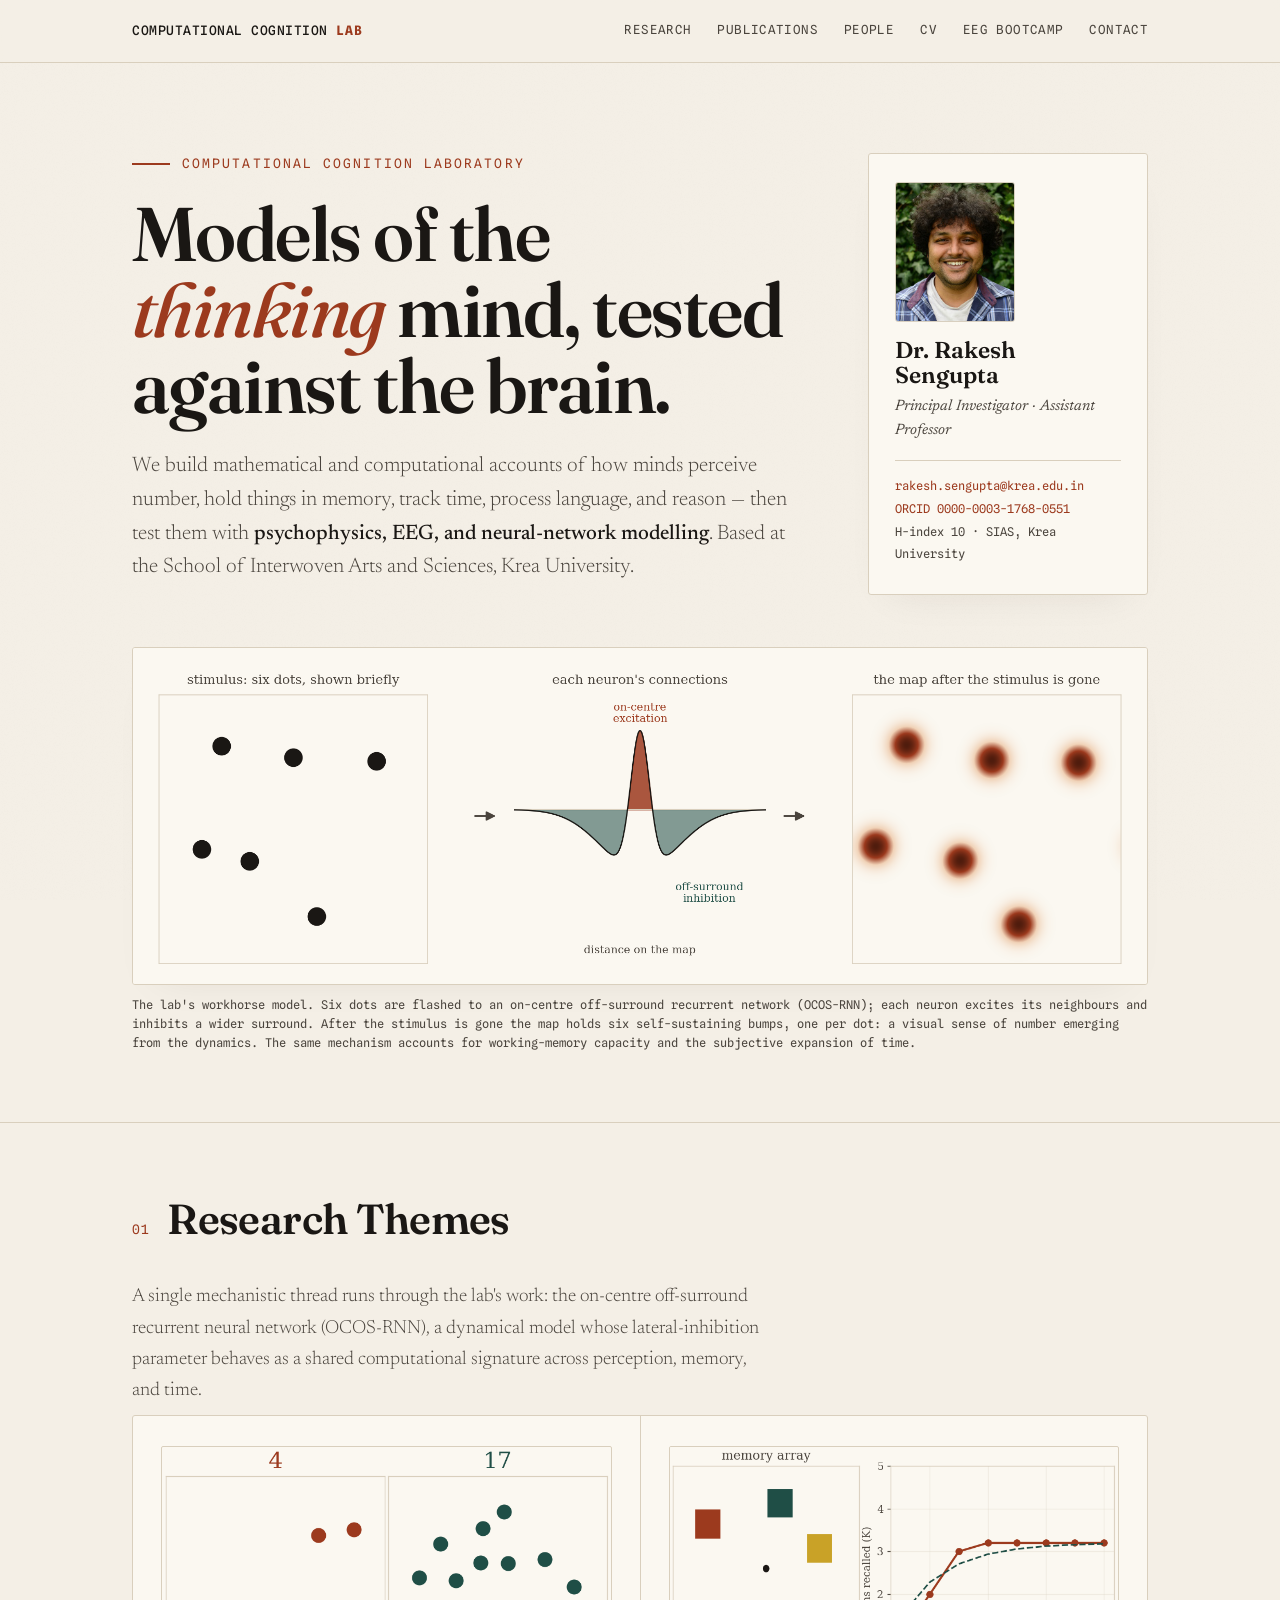
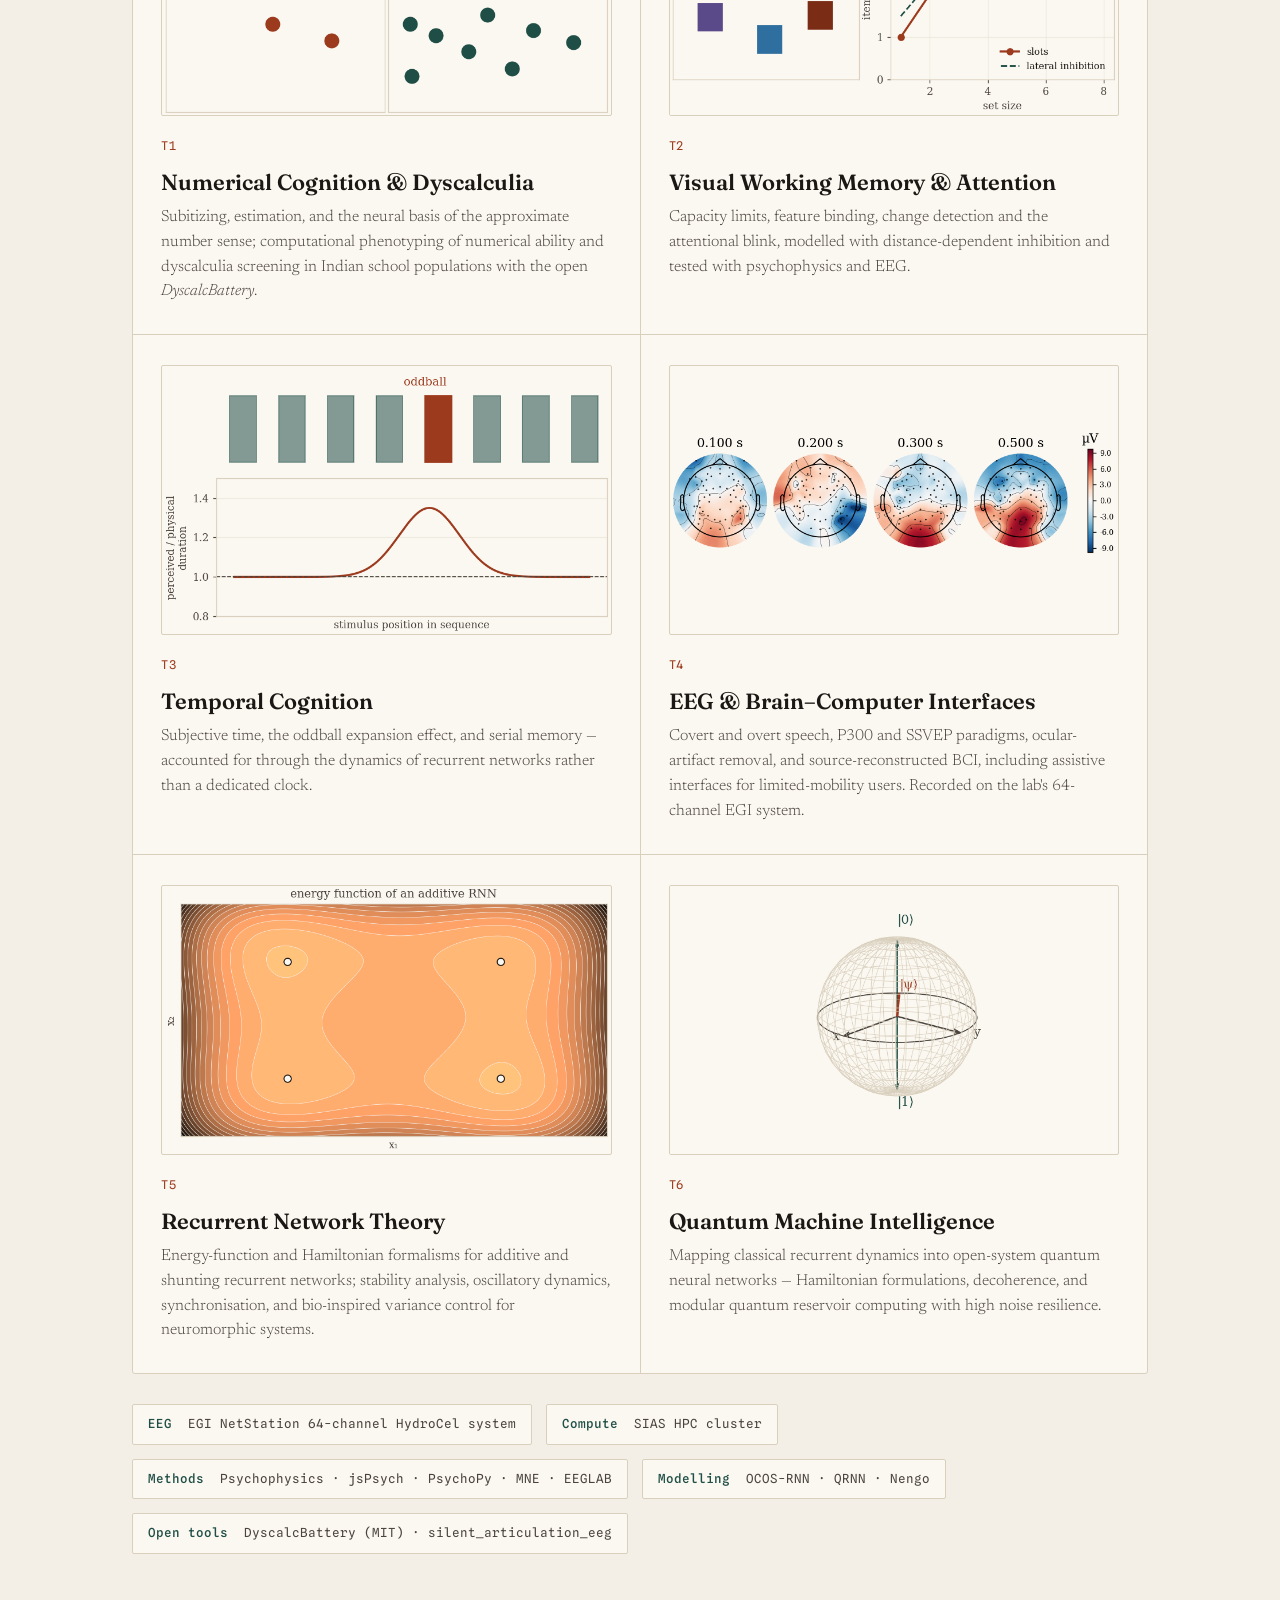
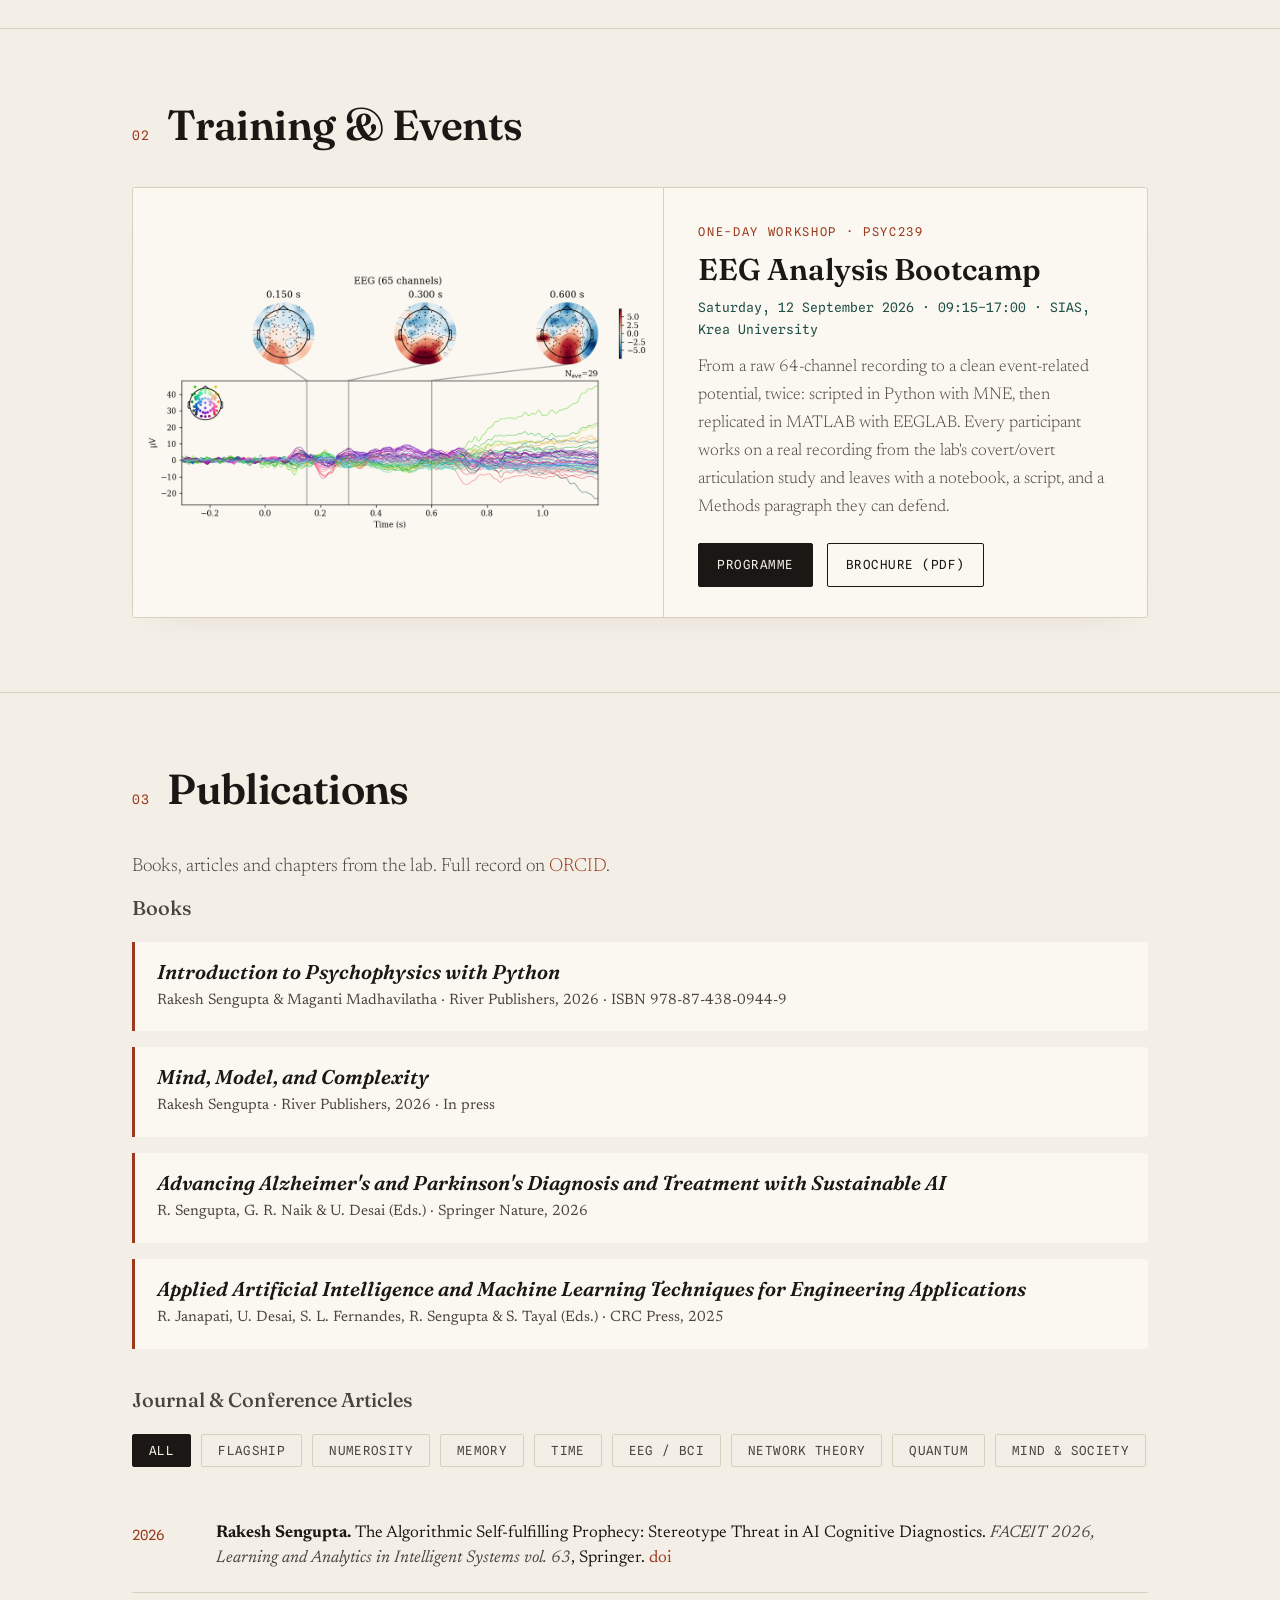
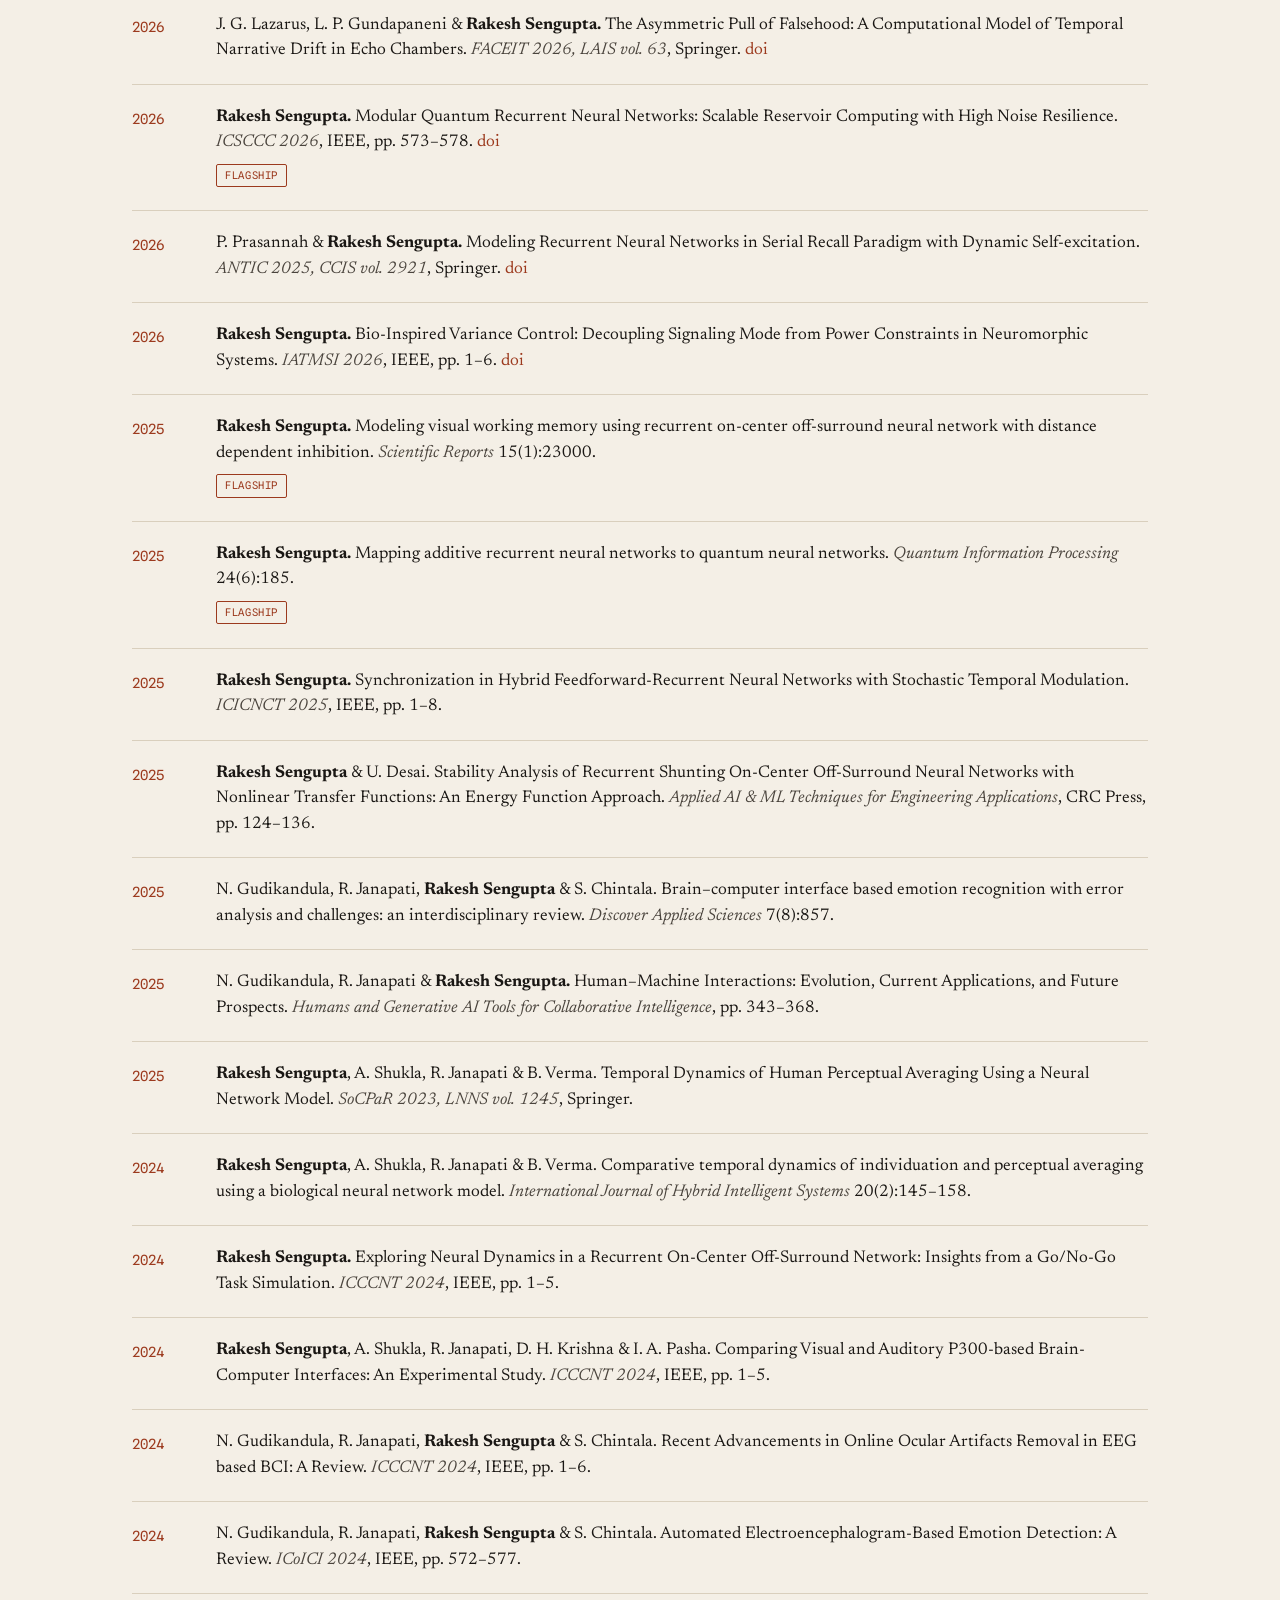
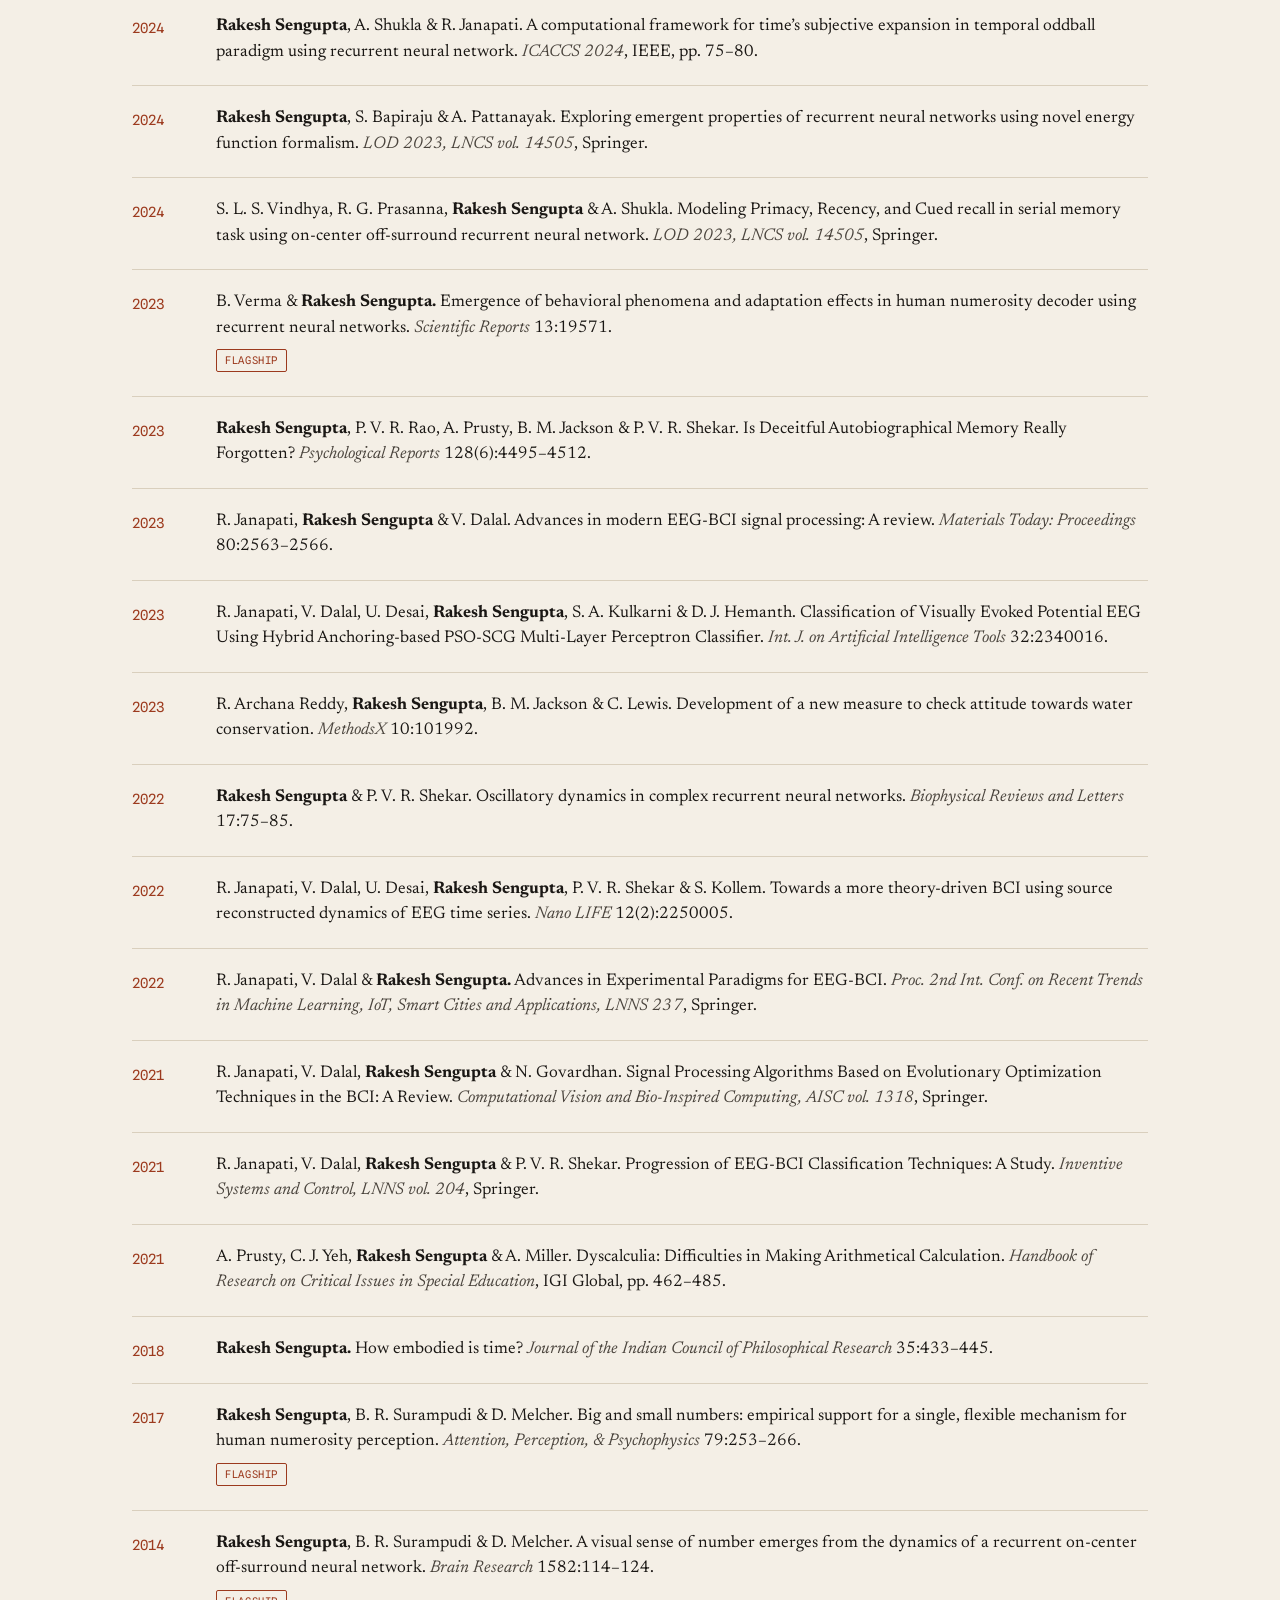
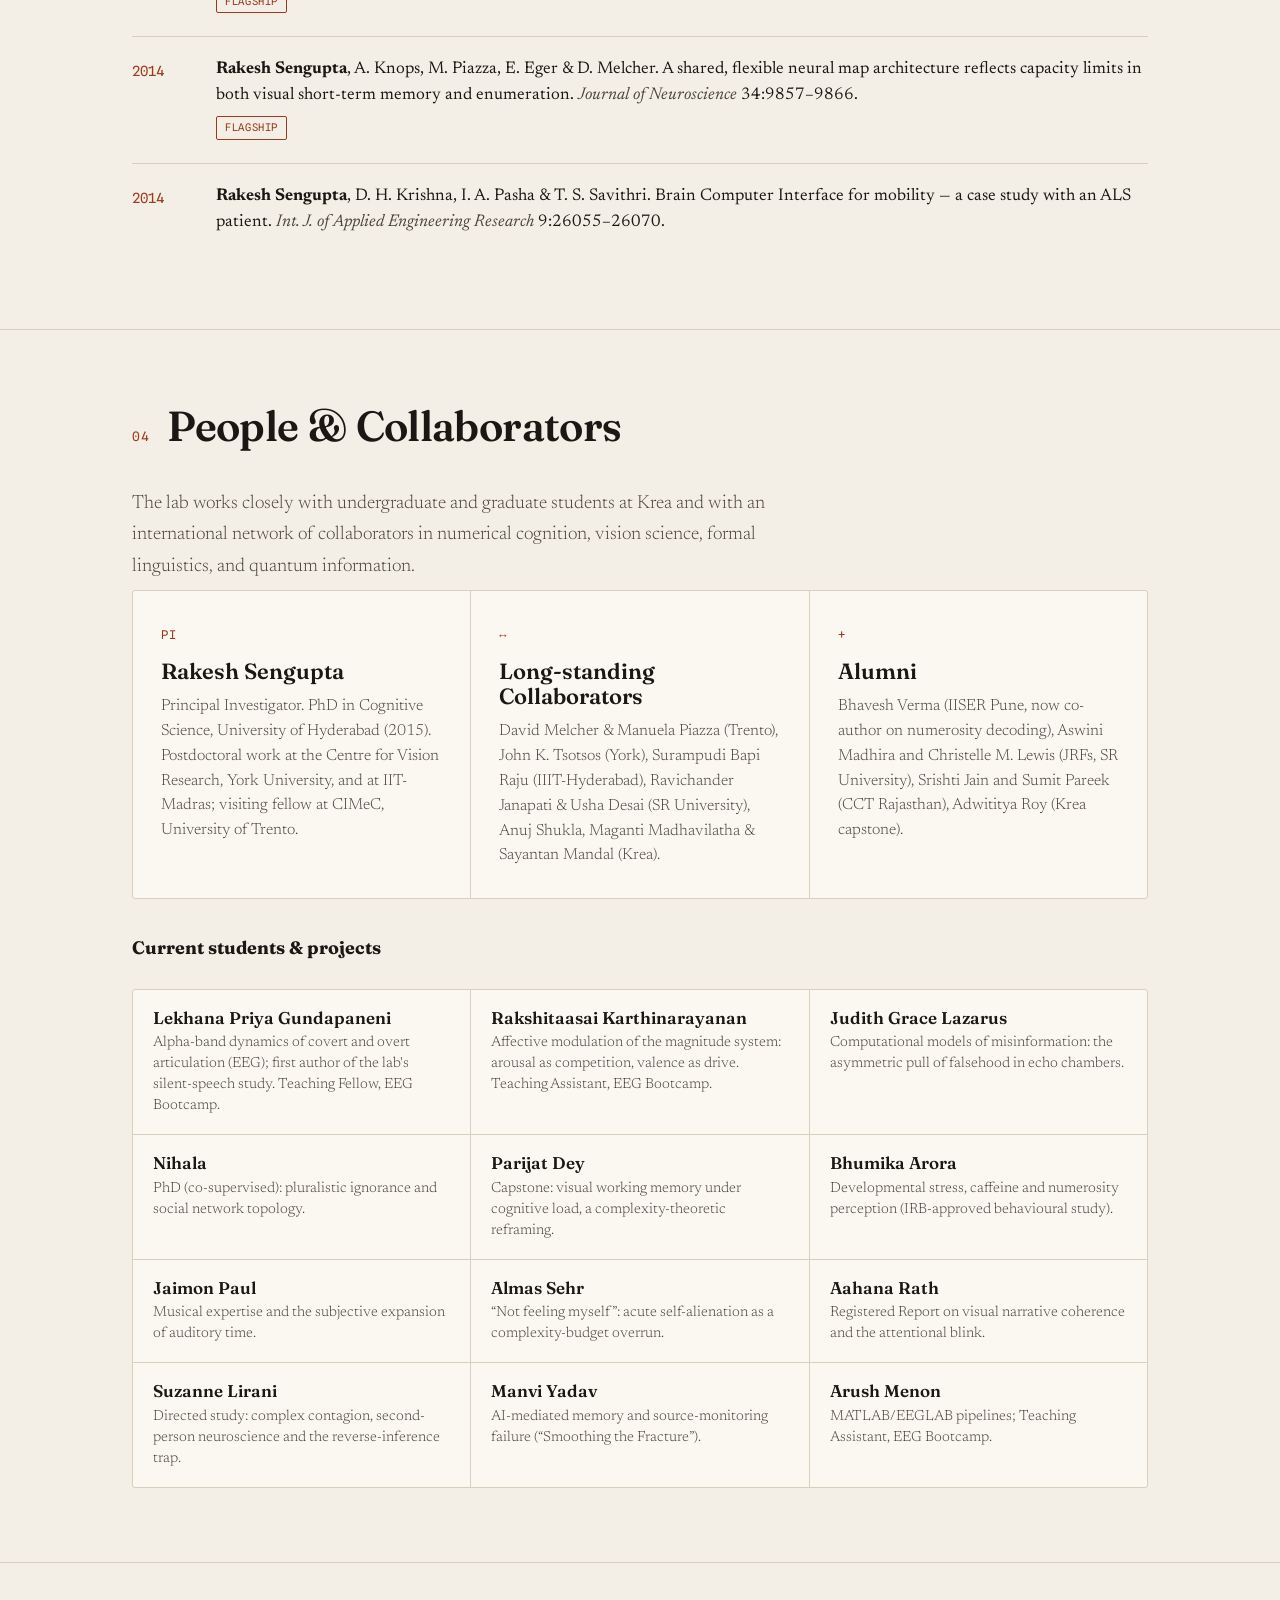
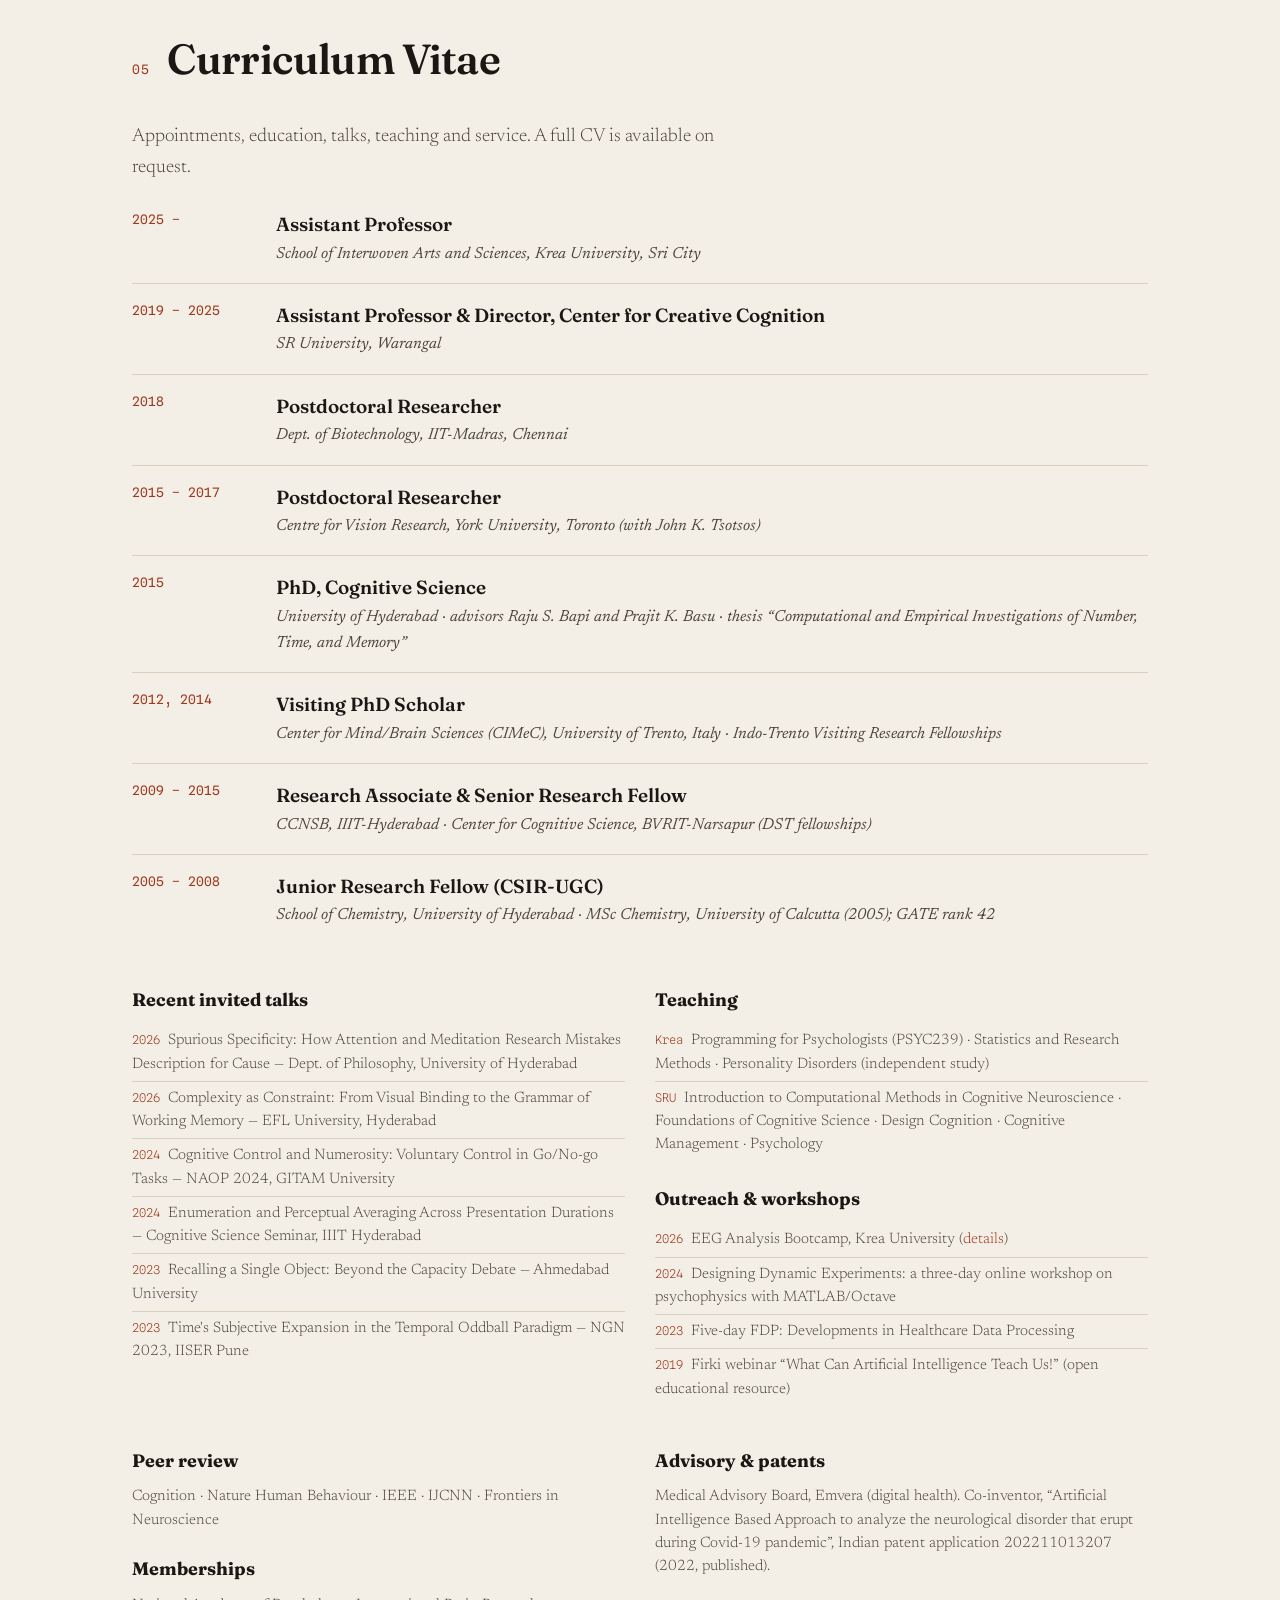
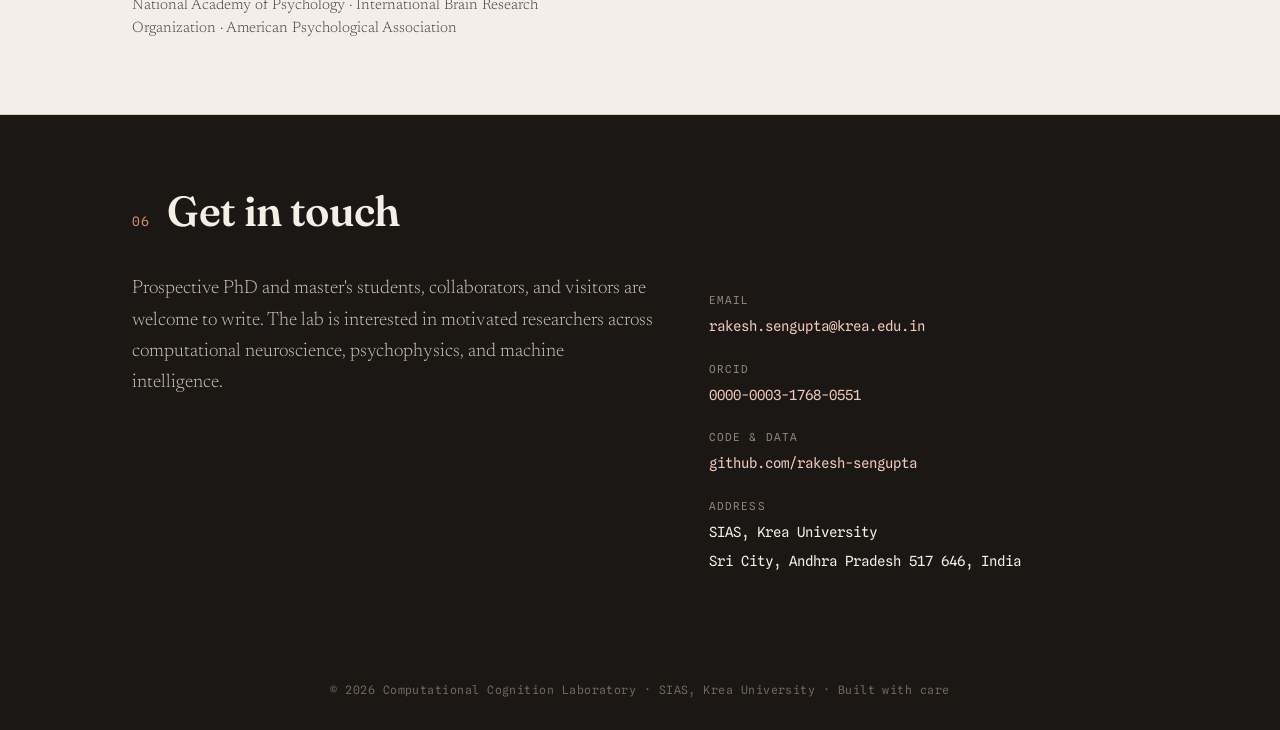
==== index.html @ 55052cd5 "Add files via upload" ====
<!DOCTYPE html>
<html lang="en">
<head>
<meta charset="UTF-8" />
<meta name="viewport" content="width=device-width, initial-scale=1.0" />
<title>Computational Cognition Laboratory · Rakesh Sengupta · Krea University</title>
<meta name="description" content="The Computational Cognition Laboratory at SIAS, Krea University, led by Dr. Rakesh Sengupta. Research in numerical cognition, visual working memory, recurrent neural network modelling, EEG/BCI, and quantum machine intelligence." />
<link rel="preconnect" href="https://fonts.googleapis.com">
<link rel="preconnect" href="https://fonts.gstatic.com" crossorigin>
<link href="https://fonts.googleapis.com/css2?family=Fraunces:opsz,wght@9..144,400;9..144,500;9..144,600;9..144,700&family=Newsreader:opsz,wght@6..72,300;6..72,400;6..72,500;6..72,600&family=Spline+Sans+Mono:wght@400;500&display=swap" rel="stylesheet">
<link rel="stylesheet" href="site.css">
</head>
<body>

<!-- ============ NAV ============ -->
<nav>
  <div class="wrap">
    <a class="brand" href="index.html">Computational&nbsp;Cognition&nbsp;<b>Lab</b></a>
    <button class="nav-toggle" id="navToggle" aria-label="menu"><span></span><span></span><span></span></button>
    <ul id="navMenu">
      <li><a href="#research">Research</a></li>
      <li><a href="#publications">Publications</a></li>
      <li><a href="#people">People</a></li>
      <li><a href="#cv">CV</a></li>
      <li><a href="bootcamp.html">EEG Bootcamp</a></li>
      <li><a href="#contact">Contact</a></li>
    </ul>
  </div>
</nav>

<!-- ============ HERO ============ -->
<header class="hero">
  <div class="wrap">
    <div class="hero-grid">
      <div>
        <div class="eyebrow">Computational Cognition Laboratory</div>
        <h1 class="lab">Models of the <em>thinking</em> mind, tested against the brain.</h1>
        <p class="lede">We build mathematical and computational accounts of how minds perceive number, hold things in memory, track time, process language, and reason — then test them with <strong>psychophysics, EEG, and neural-network modelling</strong>. Based at the School of Interwoven Arts and Sciences, Krea University.</p>
      </div>
      <aside class="pi-card">
        <img class="portrait" src="assets/rakesh.jpg" alt="Dr. Rakesh Sengupta">
        <h3>Dr. Rakesh Sengupta</h3>
        <div class="role">Principal Investigator · Assistant Professor</div>
        <div class="meta">
          <a href="mailto:rakesh.sengupta@krea.edu.in">rakesh.sengupta@krea.edu.in</a>
          <a href="https://orcid.org/0000-0003-1768-0551" target="_blank" rel="noopener">ORCID 0000-0003-1768-0551</a>
          <span>H-index 10 · SIAS, Krea University</span>
        </div>
      </aside>
    </div>
    <figure class="hero-visual reveal">
      <img src="assets/ocos_dynamics.png" alt="A six-dot stimulus, the on-centre off-surround connection profile, and the network map holding six bumps after the stimulus is gone.">
      <figcaption>The lab's workhorse model. Six dots are flashed to an on-centre off-surround recurrent network (OCOS-RNN); each neuron excites its neighbours and inhibits a wider surround. After the stimulus is gone the map holds six self-sustaining bumps, one per dot: a visual sense of number emerging from the dynamics. The same mechanism accounts for working-memory capacity and the subjective expansion of time.</figcaption>
    </figure>
  </div>
</header>

<!-- ============ RESEARCH ============ -->
<section id="research">
  <div class="wrap">
    <div class="sec-head reveal">
      <span class="sec-num">01</span>
      <div><h2>Research Themes</h2></div>
    </div>
    <p class="sec-intro reveal">A single mechanistic thread runs through the lab's work: the on-centre off-surround recurrent neural network (OCOS-RNN), a dynamical model whose lateral-inhibition parameter behaves as a shared computational signature across perception, memory, and time.</p>

    <div class="themes reveal">
      <div class="theme">
        <img src="assets/theme_numerosity.png" alt="Two dot arrays: four dots and seventeen dots">
        <span class="tnum">T1</span>
        <h4>Numerical Cognition &amp; Dyscalculia</h4>
        <p>Subitizing, estimation, and the neural basis of the approximate number sense; computational phenotyping of numerical ability and dyscalculia screening in Indian school populations with the open <em>DyscalcBattery</em>.</p>
      </div>
      <div class="theme">
        <img src="assets/theme_vwm.png" alt="A memory array of coloured squares and a capacity curve">
        <span class="tnum">T2</span>
        <h4>Visual Working Memory &amp; Attention</h4>
        <p>Capacity limits, feature binding, change detection and the attentional blink, modelled with distance-dependent inhibition and tested with psychophysics and EEG.</p>
      </div>
      <div class="theme">
        <img src="assets/theme_time.png" alt="An oddball in a sequence and the resulting expansion of perceived duration">
        <span class="tnum">T3</span>
        <h4>Temporal Cognition</h4>
        <p>Subjective time, the oddball expansion effect, and serial memory — accounted for through the dynamics of recurrent networks rather than a dedicated clock.</p>
      </div>
      <div class="theme">
        <img src="assets/theme_eeg.png" alt="Scalp topographies of an event-related potential at four latencies">
        <span class="tnum">T4</span>
        <h4>EEG &amp; Brain–Computer Interfaces</h4>
        <p>Covert and overt speech, P300 and SSVEP paradigms, ocular-artifact removal, and source-reconstructed BCI, including assistive interfaces for limited-mobility users. Recorded on the lab's 64-channel EGI system.</p>
      </div>
      <div class="theme">
        <img src="assets/theme_theory.png" alt="Contour plot of an energy function with four attractors">
        <span class="tnum">T5</span>
        <h4>Recurrent Network Theory</h4>
        <p>Energy-function and Hamiltonian formalisms for additive and shunting recurrent networks; stability analysis, oscillatory dynamics, synchronisation, and bio-inspired variance control for neuromorphic systems.</p>
      </div>
      <div class="theme">
        <img src="assets/theme_quantum.png" alt="A Bloch sphere with a state vector">
        <span class="tnum">T6</span>
        <h4>Quantum Machine Intelligence</h4>
        <p>Mapping classical recurrent dynamics into open-system quantum neural networks — Hamiltonian formulations, decoherence, and modular quantum reservoir computing with high noise resilience.</p>
      </div>
    </div>

    <div class="infra">
      <span class="chip"><b>EEG</b> &nbsp;EGI NetStation 64-channel HydroCel system</span>
      <span class="chip"><b>Compute</b> &nbsp;SIAS HPC cluster</span>
      <span class="chip"><b>Methods</b> &nbsp;Psychophysics · jsPsych · PsychoPy · MNE · EEGLAB</span>
      <span class="chip"><b>Modelling</b> &nbsp;OCOS-RNN · QRNN · Nengo</span>
      <span class="chip"><b>Open tools</b> &nbsp;DyscalcBattery (MIT) · silent_articulation_eeg</span>
    </div>
  </div>
</section>

<!-- ============ EVENT ============ -->
<section id="events">
  <div class="wrap">
    <div class="sec-head reveal">
      <span class="sec-num">02</span>
      <div><h2>Training &amp; Events</h2></div>
    </div>
    <div class="feature reveal">
      <img src="assets/bc_erp.png" alt="Butterfly plot of an event-related potential with scalp maps at three latencies">
      <div class="fbody">
        <div class="fkick">One-day workshop · PSYC239</div>
        <h3>EEG Analysis Bootcamp</h3>
        <div class="fdate">Saturday, 12 September 2026 · 09:15–17:00 · SIAS, Krea University</div>
        <p>From a raw 64-channel recording to a clean event-related potential, twice: scripted in Python with MNE, then replicated in MATLAB with EEGLAB. Every participant works on a real recording from the lab's covert/overt articulation study and leaves with a notebook, a script, and a Methods paragraph they can defend.</p>
        <a class="btn" href="bootcamp.html">Programme</a>
        <a class="btn ghost" href="bootcamp/EEG_Bootcamp_Brochure_12Sep2026.pdf">Brochure (PDF)</a>
      </div>
    </div>
  </div>
</section>

<!-- ============ PUBLICATIONS ============ -->
<section id="publications">
  <div class="wrap">
    <div class="sec-head reveal">
      <span class="sec-num">03</span>
      <div><h2>Publications</h2></div>
    </div>
    <p class="sec-intro reveal">Books, articles and chapters from the lab. Full record on <a href="https://orcid.org/0000-0003-1768-0551" target="_blank" rel="noopener">ORCID</a>.</p>

    <h3 style="font-family:'Fraunces',serif;font-size:20px;margin:6px 0 18px;color:var(--ink-soft);font-weight:500;" class="reveal">Books</h3>
    <div class="booklist reveal">
      <div class="book">
        <div class="bt">Introduction to Psychophysics with Python</div>
        <div class="bd">Rakesh Sengupta &amp; Maganti Madhavilatha · River Publishers, 2026 · ISBN 978-87-438-0944-9</div>
      </div>
      <div class="book">
        <div class="bt">Mind, Model, and Complexity</div>
        <div class="bd">Rakesh Sengupta · River Publishers, 2026 · In press</div>
      </div>
      <div class="book">
        <div class="bt">Advancing Alzheimer's and Parkinson's Diagnosis and Treatment with Sustainable AI</div>
        <div class="bd">R. Sengupta, G. R. Naik &amp; U. Desai (Eds.) · Springer Nature, 2026</div>
      </div>
      <div class="book">
        <div class="bt">Applied Artificial Intelligence and Machine Learning Techniques for Engineering Applications</div>
        <div class="bd">R. Janapati, U. Desai, S. L. Fernandes, R. Sengupta &amp; S. Tayal (Eds.) · CRC Press, 2025</div>
      </div>
    </div>

    <h3 style="font-family:'Fraunces',serif;font-size:20px;margin:34px 0 18px;color:var(--ink-soft);font-weight:500;" class="reveal">Journal &amp; Conference Articles</h3>

    <div class="pub-filters reveal">
      <button class="active" data-filter="all">All</button>
      <button data-filter="flagship">Flagship</button>
      <button data-filter="numerosity">Numerosity</button>
      <button data-filter="vwm">Memory</button>
      <button data-filter="time">Time</button>
      <button data-filter="bci">EEG / BCI</button>
      <button data-filter="theory">Network Theory</button>
      <button data-filter="quantum">Quantum</button>
      <button data-filter="society">Mind &amp; Society</button>
    </div>

    <div id="pubList"></div>
  </div>
</section>

<!-- ============ PEOPLE ============ -->
<section id="people">
  <div class="wrap">
    <div class="sec-head reveal">
      <span class="sec-num">04</span>
      <div><h2>People &amp; Collaborators</h2></div>
    </div>
    <p class="sec-intro reveal">The lab works closely with undergraduate and graduate students at Krea and with an international network of collaborators in numerical cognition, vision science, formal linguistics, and quantum information.</p>
    <div class="themes reveal" style="grid-template-columns:repeat(3,1fr);">
      <div class="theme">
        <span class="tnum">PI</span>
        <h4>Rakesh Sengupta</h4>
        <p>Principal Investigator. PhD in Cognitive Science, University of Hyderabad (2015). Postdoctoral work at the Centre for Vision Research, York University, and at IIT-Madras; visiting fellow at CIMeC, University of Trento.</p>
      </div>
      <div class="theme">
        <span class="tnum">↔</span>
        <h4>Long-standing Collaborators</h4>
        <p>David Melcher &amp; Manuela Piazza (Trento), John K. Tsotsos (York), Surampudi Bapi Raju (IIIT-Hyderabad), Ravichander Janapati &amp; Usha Desai (SR University), Anuj Shukla, Maganti Madhavilatha &amp; Sayantan Mandal (Krea).</p>
      </div>
      <div class="theme">
        <span class="tnum">+</span>
        <h4>Alumni</h4>
        <p>Bhavesh Verma (IISER Pune, now co-author on numerosity decoding), Aswini Madhira and Christelle M. Lewis (JRFs, SR University), Srishti Jain and Sumit Pareek (CCT Rajasthan), Adwititya Roy (Krea capstone).</p>
      </div>
    </div>

    <h3 class="sub-h reveal" style="margin-top:34px;">Current students &amp; projects</h3>
    <div class="plist reveal">
      <div class="p"><b>Lekhana Priya Gundapaneni</b><span>Alpha-band dynamics of covert and overt articulation (EEG); first author of the lab's silent-speech study. Teaching Fellow, EEG Bootcamp.</span></div>
      <div class="p"><b>Rakshitaasai Karthinarayanan</b><span>Affective modulation of the magnitude system: arousal as competition, valence as drive. Teaching Assistant, EEG Bootcamp.</span></div>
      <div class="p"><b>Judith Grace Lazarus</b><span>Computational models of misinformation: the asymmetric pull of falsehood in echo chambers.</span></div>
      <div class="p"><b>Nihala</b><span>PhD (co-supervised): pluralistic ignorance and social network topology.</span></div>
      <div class="p"><b>Parijat Dey</b><span>Capstone: visual working memory under cognitive load, a complexity-theoretic reframing.</span></div>
      <div class="p"><b>Bhumika Arora</b><span>Developmental stress, caffeine and numerosity perception (IRB-approved behavioural study).</span></div>
      <div class="p"><b>Jaimon Paul</b><span>Musical expertise and the subjective expansion of auditory time.</span></div>
      <div class="p"><b>Almas Sehr</b><span>“Not feeling myself”: acute self-alienation as a complexity-budget overrun.</span></div>
      <div class="p"><b>Aahana Rath</b><span>Registered Report on visual narrative coherence and the attentional blink.</span></div>
      <div class="p"><b>Suzanne Lirani</b><span>Directed study: complex contagion, second-person neuroscience and the reverse-inference trap.</span></div>
      <div class="p"><b>Manvi Yadav</b><span>AI-mediated memory and source-monitoring failure (“Smoothing the Fracture”).</span></div>
      <div class="p"><b>Arush Menon</b><span>MATLAB/EEGLAB pipelines; Teaching Assistant, EEG Bootcamp.</span></div>
    </div>
  </div>
</section>

<!-- ============ CV / EXPERIENCE ============ -->
<section id="cv">
  <div class="wrap">
    <div class="sec-head reveal">
      <span class="sec-num">05</span>
      <div><h2>Curriculum Vitae</h2></div>
    </div>
    <p class="sec-intro reveal">Appointments, education, talks, teaching and service. A full CV is available on request.</p>
    <div class="timeline reveal">
      <div class="tl-item"><span class="tl-yr">2025 –</span><div><div class="tl-role">Assistant Professor</div><div class="tl-inst">School of Interwoven Arts and Sciences, Krea University, Sri City</div></div></div>
      <div class="tl-item"><span class="tl-yr">2019 – 2025</span><div><div class="tl-role">Assistant Professor &amp; Director, Center for Creative Cognition</div><div class="tl-inst">SR University, Warangal</div></div></div>
      <div class="tl-item"><span class="tl-yr">2018</span><div><div class="tl-role">Postdoctoral Researcher</div><div class="tl-inst">Dept. of Biotechnology, IIT-Madras, Chennai</div></div></div>
      <div class="tl-item"><span class="tl-yr">2015 – 2017</span><div><div class="tl-role">Postdoctoral Researcher</div><div class="tl-inst">Centre for Vision Research, York University, Toronto (with John K. Tsotsos)</div></div></div>
      <div class="tl-item"><span class="tl-yr">2015</span><div><div class="tl-role">PhD, Cognitive Science</div><div class="tl-inst">University of Hyderabad · advisors Raju S. Bapi and Prajit K. Basu · thesis “Computational and Empirical Investigations of Number, Time, and Memory”</div></div></div>
      <div class="tl-item"><span class="tl-yr">2012, 2014</span><div><div class="tl-role">Visiting PhD Scholar</div><div class="tl-inst">Center for Mind/Brain Sciences (CIMeC), University of Trento, Italy · Indo-Trento Visiting Research Fellowships</div></div></div>
      <div class="tl-item"><span class="tl-yr">2009 – 2015</span><div><div class="tl-role">Research Associate &amp; Senior Research Fellow</div><div class="tl-inst">CCNSB, IIIT-Hyderabad · Center for Cognitive Science, BVRIT-Narsapur (DST fellowships)</div></div></div>
      <div class="tl-item"><span class="tl-yr">2005 – 2008</span><div><div class="tl-role">Junior Research Fellow (CSIR-UGC)</div><div class="tl-inst">School of Chemistry, University of Hyderabad · MSc Chemistry, University of Calcutta (2005); GATE rank 42</div></div></div>
    </div>

    <div class="twocol reveal">
      <div>
        <h4>Recent invited talks</h4>
        <ul>
          <li><span class="yr">2026</span>Spurious Specificity: How Attention and Meditation Research Mistakes Description for Cause — Dept. of Philosophy, University of Hyderabad</li>
          <li><span class="yr">2026</span>Complexity as Constraint: From Visual Binding to the Grammar of Working Memory — EFL University, Hyderabad</li>
          <li><span class="yr">2024</span>Cognitive Control and Numerosity: Voluntary Control in Go/No-go Tasks — NAOP 2024, GITAM University</li>
          <li><span class="yr">2024</span>Enumeration and Perceptual Averaging Across Presentation Durations — Cognitive Science Seminar, IIIT Hyderabad</li>
          <li><span class="yr">2023</span>Recalling a Single Object: Beyond the Capacity Debate — Ahmedabad University</li>
          <li><span class="yr">2023</span>Time's Subjective Expansion in the Temporal Oddball Paradigm — NGN 2023, IISER Pune</li>
        </ul>
      </div>
      <div>
        <h4>Teaching</h4>
        <ul>
          <li><span class="yr">Krea</span>Programming for Psychologists (PSYC239) · Statistics and Research Methods · Personality Disorders (independent study)</li>
          <li><span class="yr">SRU</span>Introduction to Computational Methods in Cognitive Neuroscience · Foundations of Cognitive Science · Design Cognition · Cognitive Management · Psychology</li>
        </ul>
        <h4 style="margin-top:22px;">Outreach &amp; workshops</h4>
        <ul>
          <li><span class="yr">2026</span>EEG Analysis Bootcamp, Krea University (<a href="bootcamp.html">details</a>)</li>
          <li><span class="yr">2024</span>Designing Dynamic Experiments: a three-day online workshop on psychophysics with MATLAB/Octave</li>
          <li><span class="yr">2023</span>Five-day FDP: Developments in Healthcare Data Processing</li>
          <li><span class="yr">2019</span>Firki webinar “What Can Artificial Intelligence Teach Us!” (open educational resource)</li>
        </ul>
      </div>
    </div>

    <div class="twocol reveal">
      <div>
        <h4>Peer review</h4>
        <p>Cognition · Nature Human Behaviour · IEEE · IJCNN · Frontiers in Neuroscience</p>
        <h4 style="margin-top:22px;">Memberships</h4>
        <p>National Academy of Psychology · International Brain Research Organization · American Psychological Association</p>
      </div>
      <div>
        <h4>Advisory &amp; patents</h4>
        <p>Medical Advisory Board, Emvera (digital health). Co-inventor, “Artificial Intelligence Based Approach to analyze the neurological disorder that erupt during Covid-19 pandemic”, Indian patent application 202211013207 (2022, published).</p>
      </div>
    </div>
  </div>
</section>

<!-- ============ CONTACT ============ -->
<section id="contact">
  <div class="wrap">
    <div class="sec-head reveal">
      <span class="sec-num">06</span>
      <div><h2>Get in touch</h2></div>
    </div>
    <div class="contact-grid">
      <div class="reveal">
        <p>Prospective PhD and master's students, collaborators, and visitors are welcome to write. The lab is interested in motivated researchers across computational neuroscience, psychophysics, and machine intelligence.</p>
      </div>
      <div class="contact-block reveal">
        <span class="lbl">Email</span>
        <a href="mailto:rakesh.sengupta@krea.edu.in">rakesh.sengupta@krea.edu.in</a>
        <span class="lbl">ORCID</span>
        <a href="https://orcid.org/0000-0003-1768-0551" target="_blank" rel="noopener">0000-0003-1768-0551</a>
        <span class="lbl">Code &amp; data</span>
        <a href="https://github.com/rakesh-sengupta" target="_blank" rel="noopener">github.com/rakesh-sengupta</a>
        <span class="lbl">Address</span>
        SIAS, Krea University<br>Sri City, Andhra Pradesh 517 646, India
      </div>
    </div>
  </div>
</section>

<footer>
  © <span id="yr"></span> Computational Cognition Laboratory · SIAS, Krea University · Built with care
</footer>

<script>
  /* ---------- publication data (from CV, Sept 2026) ---------- */
  const pubs = [
    {y:"2026", cats:["society"], html:'<strong>Rakesh Sengupta.</strong> The Algorithmic Self-fulfilling Prophecy: Stereotype Threat in AI Cognitive Diagnostics. <span class="venue">FACEIT 2026, Learning and Analytics in Intelligent Systems vol. 63</span>, Springer. <a href="https://doi.org/10.1007/978-3-032-29501-9_21" target="_blank" rel="noopener">doi</a>'},
    {y:"2026", cats:["society","theory"], html:'J. G. Lazarus, L. P. Gundapaneni &amp; <strong>Rakesh Sengupta.</strong> The Asymmetric Pull of Falsehood: A Computational Model of Temporal Narrative Drift in Echo Chambers. <span class="venue">FACEIT 2026, LAIS vol. 63</span>, Springer. <a href="https://doi.org/10.1007/978-3-032-29501-9_20" target="_blank" rel="noopener">doi</a>'},
    {y:"2026", cats:["quantum","flagship"], html:'<strong>Rakesh Sengupta.</strong> Modular Quantum Recurrent Neural Networks: Scalable Reservoir Computing with High Noise Resilience. <span class="venue">ICSCCC 2026</span>, IEEE, pp. 573–578. <a href="https://doi.org/10.1109/ICSCCC69031.2026.11600184" target="_blank" rel="noopener">doi</a>', tag:"Flagship"},
    {y:"2026", cats:["vwm","theory"], html:'P. Prasannah &amp; <strong>Rakesh Sengupta.</strong> Modeling Recurrent Neural Networks in Serial Recall Paradigm with Dynamic Self-excitation. <span class="venue">ANTIC 2025, CCIS vol. 2921</span>, Springer. <a href="https://doi.org/10.1007/978-3-032-27117-4_16" target="_blank" rel="noopener">doi</a>'},
    {y:"2026", cats:["theory"], html:'<strong>Rakesh Sengupta.</strong> Bio-Inspired Variance Control: Decoupling Signaling Mode from Power Constraints in Neuromorphic Systems. <span class="venue">IATMSI 2026</span>, IEEE, pp. 1–6. <a href="https://doi.org/10.1109/IATMSI68868.2026.11465241" target="_blank" rel="noopener">doi</a>'},
    {y:"2025", cats:["vwm","flagship"], html:'<strong>Rakesh Sengupta.</strong> Modeling visual working memory using recurrent on-center off-surround neural network with distance dependent inhibition. <span class="venue">Scientific Reports</span> 15(1):23000.', tag:"Flagship"},
    {y:"2025", cats:["quantum","flagship"], html:'<strong>Rakesh Sengupta.</strong> Mapping additive recurrent neural networks to quantum neural networks. <span class="venue">Quantum Information Processing</span> 24(6):185.', tag:"Flagship"},
    {y:"2025", cats:["theory"], html:'<strong>Rakesh Sengupta.</strong> Synchronization in Hybrid Feedforward-Recurrent Neural Networks with Stochastic Temporal Modulation. <span class="venue">ICICNCT 2025</span>, IEEE, pp. 1–8.'},
    {y:"2025", cats:["theory"], html:'<strong>Rakesh Sengupta</strong> &amp; U. Desai. Stability Analysis of Recurrent Shunting On-Center Off-Surround Neural Networks with Nonlinear Transfer Functions: An Energy Function Approach. <span class="venue">Applied AI &amp; ML Techniques for Engineering Applications</span>, CRC Press, pp. 124–136.'},
    {y:"2025", cats:["bci"], html:'N. Gudikandula, R. Janapati, <strong>Rakesh Sengupta</strong> &amp; S. Chintala. Brain–computer interface based emotion recognition with error analysis and challenges: an interdisciplinary review. <span class="venue">Discover Applied Sciences</span> 7(8):857.'},
    {y:"2025", cats:["bci","society"], html:'N. Gudikandula, R. Janapati &amp; <strong>Rakesh Sengupta.</strong> Human–Machine Interactions: Evolution, Current Applications, and Future Prospects. <span class="venue">Humans and Generative AI Tools for Collaborative Intelligence</span>, pp. 343–368.'},
    {y:"2025", cats:["time","numerosity"], html:'<strong>Rakesh Sengupta</strong>, A. Shukla, R. Janapati &amp; B. Verma. Temporal Dynamics of Human Perceptual Averaging Using a Neural Network Model. <span class="venue">SoCPaR 2023, LNNS vol. 1245</span>, Springer.'},
    {y:"2024", cats:["time","numerosity"], html:'<strong>Rakesh Sengupta</strong>, A. Shukla, R. Janapati &amp; B. Verma. Comparative temporal dynamics of individuation and perceptual averaging using a biological neural network model. <span class="venue">International Journal of Hybrid Intelligent Systems</span> 20(2):145–158.'},
    {y:"2024", cats:["numerosity","theory"], html:'<strong>Rakesh Sengupta.</strong> Exploring Neural Dynamics in a Recurrent On-Center Off-Surround Network: Insights from a Go/No-Go Task Simulation. <span class="venue">ICCCNT 2024</span>, IEEE, pp. 1–5.'},
    {y:"2024", cats:["bci"], html:'<strong>Rakesh Sengupta</strong>, A. Shukla, R. Janapati, D. H. Krishna &amp; I. A. Pasha. Comparing Visual and Auditory P300-based Brain-Computer Interfaces: An Experimental Study. <span class="venue">ICCCNT 2024</span>, IEEE, pp. 1–5.'},
    {y:"2024", cats:["bci"], html:'N. Gudikandula, R. Janapati, <strong>Rakesh Sengupta</strong> &amp; S. Chintala. Recent Advancements in Online Ocular Artifacts Removal in EEG based BCI: A Review. <span class="venue">ICCCNT 2024</span>, IEEE, pp. 1–6.'},
    {y:"2024", cats:["bci"], html:'N. Gudikandula, R. Janapati, <strong>Rakesh Sengupta</strong> &amp; S. Chintala. Automated Electroencephalogram-Based Emotion Detection: A Review. <span class="venue">ICoICI 2024</span>, IEEE, pp. 572–577.'},
    {y:"2024", cats:["time"], html:'<strong>Rakesh Sengupta</strong>, A. Shukla &amp; R. Janapati. A computational framework for time’s subjective expansion in temporal oddball paradigm using recurrent neural network. <span class="venue">ICACCS 2024</span>, IEEE, pp. 75–80.'},
    {y:"2024", cats:["theory"], html:'<strong>Rakesh Sengupta</strong>, S. Bapiraju &amp; A. Pattanayak. Exploring emergent properties of recurrent neural networks using novel energy function formalism. <span class="venue">LOD 2023, LNCS vol. 14505</span>, Springer.'},
    {y:"2024", cats:["vwm","theory"], html:'S. L. S. Vindhya, R. G. Prasanna, <strong>Rakesh Sengupta</strong> &amp; A. Shukla. Modeling Primacy, Recency, and Cued recall in serial memory task using on-center off-surround recurrent neural network. <span class="venue">LOD 2023, LNCS vol. 14505</span>, Springer.'},
    {y:"2023", cats:["numerosity","flagship"], html:'B. Verma &amp; <strong>Rakesh Sengupta.</strong> Emergence of behavioral phenomena and adaptation effects in human numerosity decoder using recurrent neural networks. <span class="venue">Scientific Reports</span> 13:19571.', tag:"Flagship"},
    {y:"2023", cats:["vwm","society"], html:'<strong>Rakesh Sengupta</strong>, P. V. R. Rao, A. Prusty, B. M. Jackson &amp; P. V. R. Shekar. Is Deceitful Autobiographical Memory Really Forgotten? <span class="venue">Psychological Reports</span> 128(6):4495–4512.'},
    {y:"2023", cats:["bci"], html:'R. Janapati, <strong>Rakesh Sengupta</strong> &amp; V. Dalal. Advances in modern EEG-BCI signal processing: A review. <span class="venue">Materials Today: Proceedings</span> 80:2563–2566.'},
    {y:"2023", cats:["bci"], html:'R. Janapati, V. Dalal, U. Desai, <strong>Rakesh Sengupta</strong>, S. A. Kulkarni &amp; D. J. Hemanth. Classification of Visually Evoked Potential EEG Using Hybrid Anchoring-based PSO-SCG Multi-Layer Perceptron Classifier. <span class="venue">Int. J. on Artificial Intelligence Tools</span> 32:2340016.'},
    {y:"2023", cats:["society"], html:'R. Archana Reddy, <strong>Rakesh Sengupta</strong>, B. M. Jackson &amp; C. Lewis. Development of a new measure to check attitude towards water conservation. <span class="venue">MethodsX</span> 10:101992.'},
    {y:"2022", cats:["theory"], html:'<strong>Rakesh Sengupta</strong> &amp; P. V. R. Shekar. Oscillatory dynamics in complex recurrent neural networks. <span class="venue">Biophysical Reviews and Letters</span> 17:75–85.'},
    {y:"2022", cats:["bci"], html:'R. Janapati, V. Dalal, U. Desai, <strong>Rakesh Sengupta</strong>, P. V. R. Shekar &amp; S. Kollem. Towards a more theory-driven BCI using source reconstructed dynamics of EEG time series. <span class="venue">Nano LIFE</span> 12(2):2250005.'},
    {y:"2022", cats:["bci"], html:'R. Janapati, V. Dalal &amp; <strong>Rakesh Sengupta.</strong> Advances in Experimental Paradigms for EEG-BCI. <span class="venue">Proc. 2nd Int. Conf. on Recent Trends in Machine Learning, IoT, Smart Cities and Applications, LNNS 237</span>, Springer.'},
    {y:"2021", cats:["bci"], html:'R. Janapati, V. Dalal, <strong>Rakesh Sengupta</strong> &amp; N. Govardhan. Signal Processing Algorithms Based on Evolutionary Optimization Techniques in the BCI: A Review. <span class="venue">Computational Vision and Bio-Inspired Computing, AISC vol. 1318</span>, Springer.'},
    {y:"2021", cats:["bci"], html:'R. Janapati, V. Dalal, <strong>Rakesh Sengupta</strong> &amp; P. V. R. Shekar. Progression of EEG-BCI Classification Techniques: A Study. <span class="venue">Inventive Systems and Control, LNNS vol. 204</span>, Springer.'},
    {y:"2021", cats:["numerosity"], html:'A. Prusty, C. J. Yeh, <strong>Rakesh Sengupta</strong> &amp; A. Miller. Dyscalculia: Difficulties in Making Arithmetical Calculation. <span class="venue">Handbook of Research on Critical Issues in Special Education</span>, IGI Global, pp. 462–485.'},
    {y:"2018", cats:["time","society"], html:'<strong>Rakesh Sengupta.</strong> How embodied is time? <span class="venue">Journal of the Indian Council of Philosophical Research</span> 35:433–445.'},
    {y:"2017", cats:["numerosity","flagship"], html:'<strong>Rakesh Sengupta</strong>, B. R. Surampudi &amp; D. Melcher. Big and small numbers: empirical support for a single, flexible mechanism for human numerosity perception. <span class="venue">Attention, Perception, &amp; Psychophysics</span> 79:253–266.', tag:"Flagship"},
    {y:"2014", cats:["numerosity","theory","flagship"], html:'<strong>Rakesh Sengupta</strong>, B. R. Surampudi &amp; D. Melcher. A visual sense of number emerges from the dynamics of a recurrent on-center off-surround neural network. <span class="venue">Brain Research</span> 1582:114–124.', tag:"Flagship"},
    {y:"2014", cats:["vwm","numerosity","flagship"], html:'<strong>Rakesh Sengupta</strong>, A. Knops, M. Piazza, E. Eger &amp; D. Melcher. A shared, flexible neural map architecture reflects capacity limits in both visual short-term memory and enumeration. <span class="venue">Journal of Neuroscience</span> 34:9857–9866.', tag:"Flagship"},
    {y:"2014", cats:["bci"], html:'<strong>Rakesh Sengupta</strong>, D. H. Krishna, I. A. Pasha &amp; T. S. Savithri. Brain Computer Interface for mobility — a case study with an ALS patient. <span class="venue">Int. J. of Applied Engineering Research</span> 9:26055–26070.'}
  ];

  const list = document.getElementById('pubList');
  function render(filter){
    list.innerHTML = "";
    pubs.filter(p => filter==="all" || p.cats.includes(filter)).forEach(p=>{
      const tagHtml = p.tag ? `<span class="tag ${p.cats.includes('flagship')?'flagship':''}">${p.tag}</span>` : "";
      list.insertAdjacentHTML('beforeend',
        `<div class="pub"><div class="yr">${p.y}</div><div class="body"><p>${p.html}</p>${tagHtml}</div></div>`);
    });
  }
  render("all");
  document.querySelectorAll('.pub-filters button').forEach(b=>{
    b.addEventListener('click',()=>{
      document.querySelectorAll('.pub-filters button').forEach(x=>x.classList.remove('active'));
      b.classList.add('active');
      render(b.dataset.filter);
    });
  });
  const tog = document.getElementById('navToggle');
  const menu = document.getElementById('navMenu');
  tog.addEventListener('click',()=>menu.classList.toggle('open'));
  menu.querySelectorAll('a').forEach(a=>a.addEventListener('click',()=>menu.classList.remove('open')));
  const io = new IntersectionObserver((entries)=>{
    entries.forEach(e=>{ if(e.isIntersecting){ e.target.classList.add('in'); io.unobserve(e.target);} });
  },{threshold:.12});
  document.querySelectorAll('.reveal').forEach(el=>io.observe(el));
  document.getElementById('yr').textContent = new Date().getFullYear();
</script>
</body>
</html>
---- site.css ----
:root{
    --ink:#1a1714;
    --ink-soft:#4a443d;
    --paper:#f4efe6;
    --paper-deep:#ece4d6;
    --card:#fbf8f1;
    --rule:#d9cfbd;
    --accent:#9c3a1e;       /* terracotta / oxide red */
    --accent-deep:#7a2c14;
    --teal:#1f4e46;         /* secondary accent */
    --shadow:rgba(40,30,18,.10);
    --maxw:1080px;
  }

  *{box-sizing:border-box;margin:0;padding:0;}
  html{scroll-behavior:smooth;}
  body{
    background:var(--paper);
    color:var(--ink);
    font-family:'Newsreader',Georgia,serif;
    font-size:18px;
    line-height:1.65;
    font-weight:400;
    -webkit-font-smoothing:antialiased;
    overflow-x:hidden;
  }

  /* paper grain texture */
  body::before{
    content:"";
    position:fixed;inset:0;
    pointer-events:none;z-index:1;
    opacity:.5;
    background-image:url("data:image/svg+xml,%3Csvg xmlns='http://www.w3.org/2000/svg' width='180' height='180'%3E%3Cfilter id='n'%3E%3CfeTurbulence type='fractalNoise' baseFrequency='0.9' numOctaves='2' stitchTiles='stitch'/%3E%3C/filter%3E%3Crect width='100%25' height='100%25' filter='url(%23n)' opacity='0.035'/%3E%3C/svg%3E");
  }

  a{color:var(--accent);text-decoration:none;}
  a:hover{color:var(--accent-deep);}

  .wrap{max-width:var(--maxw);margin:0 auto;padding:0 32px;position:relative;z-index:2;}

  /* ---------- NAV ---------- */
  nav{
    position:sticky;top:0;z-index:50;
    background:rgba(244,239,230,.86);
    backdrop-filter:blur(10px);
    border-bottom:1px solid var(--rule);
  }
  nav .wrap{display:flex;align-items:center;justify-content:space-between;height:62px;}
  nav a.brand,nav .brand{text-decoration:none;
    font-family:'Spline Sans Mono',monospace;
    font-size:13px;letter-spacing:.04em;text-transform:uppercase;
    color:var(--ink);font-weight:500;
  }
  nav .brand b{color:var(--accent);}
  nav ul{list-style:none;display:flex;gap:26px;}
  nav ul a{
    font-family:'Spline Sans Mono',monospace;
    font-size:12.5px;letter-spacing:.03em;text-transform:uppercase;
    color:var(--ink-soft);
  }
  nav ul a:hover{color:var(--accent);}
  .nav-toggle{display:none;}

  /* ---------- HERO ---------- */
  header.hero{
    padding:90px 0 70px;
    border-bottom:1px solid var(--rule);
    position:relative;
  }
  .hero-grid{display:grid;grid-template-columns:1fr 280px;gap:54px;align-items:start;}
  .eyebrow{
    font-family:'Spline Sans Mono',monospace;
    font-size:13px;letter-spacing:.16em;text-transform:uppercase;
    color:var(--accent);margin-bottom:22px;
    display:flex;align-items:center;gap:12px;
  }
  .eyebrow::before{content:"";width:38px;height:2px;background:var(--accent);display:inline-block;}
  h1.lab{
    font-family:'Fraunces',serif;
    font-weight:600;
    font-size:clamp(40px,6vw,76px);
    line-height:1.0;
    letter-spacing:-.02em;
    margin-bottom:26px;
  }
  h1.lab em{font-style:italic;color:var(--accent);font-weight:500;}
  .lede{
    font-size:21px;line-height:1.6;color:var(--ink-soft);
    max-width:60ch;font-weight:300;
  }
  .lede strong{color:var(--ink);font-weight:500;}

  /* portrait / monogram card */
  .pi-card{
    background:var(--card);
    border:1px solid var(--rule);
    border-radius:3px;
    padding:28px 26px;
    box-shadow:0 18px 40px -24px var(--shadow);
    position:relative;
  }
  .pi-card .mono{
    font-family:'Fraunces',serif;
    font-size:60px;line-height:1;font-weight:600;
    color:var(--paper);
    background:var(--ink);
    width:84px;height:84px;border-radius:50%;
    display:flex;align-items:center;justify-content:center;
    margin-bottom:18px;
    letter-spacing:-.02em;
  }
  .pi-card h3{font-family:'Fraunces',serif;font-size:23px;font-weight:600;line-height:1.1;}
  .pi-card .role{font-size:15px;color:var(--ink-soft);margin:6px 0 16px;font-style:italic;}
  .pi-card .meta{font-family:'Spline Sans Mono',monospace;font-size:12px;line-height:1.9;color:var(--ink-soft);border-top:1px solid var(--rule);padding-top:14px;}
  .pi-card .meta a,.pi-card .meta span{display:block;word-break:break-word;}

  /* ---------- SECTION SCAFFOLD ---------- */
  section{padding:74px 0;border-bottom:1px solid var(--rule);}
  .sec-head{display:flex;align-items:baseline;gap:18px;margin-bottom:40px;}
  .sec-num{
    font-family:'Spline Sans Mono',monospace;
    font-size:13px;color:var(--accent);letter-spacing:.05em;
    padding-top:8px;
  }
  h2{
    font-family:'Fraunces',serif;
    font-weight:600;font-size:clamp(28px,4vw,42px);
    letter-spacing:-.015em;line-height:1.05;
  }
  .sec-intro{max-width:64ch;color:var(--ink-soft);font-size:19px;margin-bottom:8px;font-weight:300;}

  /* ---------- RESEARCH THEMES ---------- */
  .themes{display:grid;grid-template-columns:repeat(2,1fr);gap:1px;background:var(--rule);border:1px solid var(--rule);border-radius:3px;overflow:hidden;}
  .theme{background:var(--card);padding:30px 28px;transition:background .25s;}
  .theme:hover{background:var(--paper-deep);}
  .theme .tnum{font-family:'Spline Sans Mono',monospace;font-size:12px;color:var(--accent);letter-spacing:.08em;}
  .theme h4{font-family:'Fraunces',serif;font-size:22px;font-weight:600;margin:8px 0 10px;line-height:1.15;}
  .theme p{font-size:16px;color:var(--ink-soft);line-height:1.55;font-weight:300;}

  /* ---------- INFRASTRUCTURE STRIP ---------- */
  .infra{display:flex;flex-wrap:wrap;gap:14px;margin-top:30px;}
  .chip{
    font-family:'Spline Sans Mono',monospace;font-size:12.5px;
    background:var(--card);border:1px solid var(--rule);
    padding:9px 15px;border-radius:2px;color:var(--ink-soft);
  }
  .chip b{color:var(--teal);font-weight:500;}

  /* ---------- PUBLICATIONS ---------- */
  .pub-filters{display:flex;flex-wrap:wrap;gap:10px;margin-bottom:34px;}
  .pub-filters button{
    font-family:'Spline Sans Mono',monospace;font-size:12.5px;letter-spacing:.03em;
    background:transparent;border:1px solid var(--rule);color:var(--ink-soft);
    padding:8px 16px;border-radius:2px;cursor:pointer;transition:all .2s;
    text-transform:uppercase;
  }
  .pub-filters button:hover{border-color:var(--accent);color:var(--accent);}
  .pub-filters button.active{background:var(--ink);color:var(--paper);border-color:var(--ink);}

  .pub{
    display:grid;grid-template-columns:64px 1fr;gap:20px;
    padding:20px 0;border-top:1px solid var(--rule);
  }
  .pub:first-of-type{border-top:none;}
  .pub .yr{font-family:'Spline Sans Mono',monospace;font-size:14px;color:var(--accent);padding-top:3px;}
  .pub .body p{font-size:17px;line-height:1.5;}
  .pub .body .venue{font-style:italic;color:var(--ink-soft);}
  .pub .body .tag{
    display:inline-block;font-family:'Spline Sans Mono',monospace;font-size:10.5px;
    text-transform:uppercase;letter-spacing:.06em;color:var(--teal);
    border:1px solid var(--rule);padding:2px 8px;border-radius:2px;margin-top:8px;
  }
  .pub .body .tag.flagship{color:var(--accent);border-color:var(--accent);}
  .hidden{display:none !important;}

  .booklist{display:grid;gap:16px;margin-bottom:10px;}
  .book{
    background:var(--card);border-left:3px solid var(--accent);
    padding:18px 22px;border-radius:0 3px 3px 0;
  }
  .book .bt{font-family:'Fraunces',serif;font-style:italic;font-size:20px;font-weight:600;line-height:1.2;}
  .book .bd{font-size:15px;color:var(--ink-soft);margin-top:5px;}

  /* ---------- TIMELINE ---------- */
  .timeline{position:relative;margin-top:10px;}
  .tl-item{display:grid;grid-template-columns:120px 1fr;gap:24px;padding:16px 0;border-top:1px solid var(--rule);}
  .tl-item:first-child{border-top:none;}
  .tl-item .tl-yr{font-family:'Spline Sans Mono',monospace;font-size:13px;color:var(--accent);}
  .tl-item .tl-role{font-family:'Fraunces',serif;font-size:19px;font-weight:600;}
  .tl-item .tl-inst{font-size:16px;color:var(--ink-soft);font-style:italic;}

  /* ---------- CONTACT ---------- */
  #contact{background:var(--ink);color:var(--paper);border-bottom:none;}
  #contact h2{color:var(--paper);}
  #contact .sec-num{color:#d98a6a;}
  .contact-grid{display:grid;grid-template-columns:1.2fr 1fr;gap:50px;margin-top:30px;}
  .contact-grid p{color:#c9c0b2;font-weight:300;font-size:19px;}
  .contact-block{font-family:'Spline Sans Mono',monospace;font-size:14px;line-height:2.1;}
  .contact-block .lbl{color:#8f867a;text-transform:uppercase;font-size:11px;letter-spacing:.1em;display:block;margin-top:16px;}
  .contact-block a{color:#f0c9b8;}
  .contact-block a:hover{color:#fff;}

  footer{background:var(--ink);color:#6f675c;padding:30px 0;text-align:center;font-family:'Spline Sans Mono',monospace;font-size:11.5px;letter-spacing:.04em;position:relative;z-index:2;}

  /* reveal animation */
  .reveal{opacity:0;transform:translateY(22px);transition:opacity .7s ease,transform .7s ease;}
  .reveal.in{opacity:1;transform:none;}

  /* ---------- RESPONSIVE ---------- */
  @media(max-width:820px){
    .hero-grid{grid-template-columns:1fr;}
    .pi-card{max-width:340px;}
    .themes{grid-template-columns:1fr;}
    .contact-grid{grid-template-columns:1fr;gap:30px;}
    nav ul{
      position:absolute;top:62px;left:0;right:0;
      background:var(--paper);flex-direction:column;gap:0;
      border-bottom:1px solid var(--rule);
      max-height:0;overflow:hidden;transition:max-height .3s;
    }
    nav ul.open{max-height:340px;}
    nav ul li{border-top:1px solid var(--rule);}
    nav ul a{display:block;padding:15px 32px;}
    .nav-toggle{display:flex;flex-direction:column;gap:4px;background:none;border:none;cursor:pointer;padding:6px;}
    .nav-toggle span{width:22px;height:2px;background:var(--ink);display:block;}
    .pub{grid-template-columns:50px 1fr;gap:14px;}
    .tl-item{grid-template-columns:90px 1fr;gap:14px;}
  }
  @media(max-width:480px){
    .wrap{padding:0 20px;}
    body{font-size:17px;}
  }

  /* ---------- additions: images, subpages, bootcamp ---------- */
  nav ul a.active{color:var(--accent);}
  .pi-card .portrait{width:120px;height:140px;object-fit:cover;border-radius:3px;border:1px solid var(--rule);margin-bottom:16px;display:block;filter:saturate(.92);}
  .hero-visual{margin-top:52px;}
  .hero-visual img{width:100%;display:block;border:1px solid var(--rule);border-radius:3px;box-shadow:0 18px 40px -28px var(--shadow);}
  figcaption,.cap{font-family:'Spline Sans Mono',monospace;font-size:12px;color:var(--ink-soft);margin-top:10px;line-height:1.6;}
  .theme img{width:100%;aspect-ratio:5/3;object-fit:contain;display:block;border:1px solid var(--rule);border-radius:2px;margin-bottom:16px;background:var(--card);}
  .feature{display:grid;grid-template-columns:1.1fr 1fr;gap:0;background:var(--card);border:1px solid var(--rule);border-radius:3px;overflow:hidden;box-shadow:0 18px 40px -28px var(--shadow);}
  .feature img{width:100%;height:100%;object-fit:contain;display:block;background:var(--card);padding:14px;border-right:1px solid var(--rule);}
  .feature .fbody{padding:34px 34px 30px;}
  .feature .fkick{font-family:'Spline Sans Mono',monospace;font-size:12px;letter-spacing:.14em;text-transform:uppercase;color:var(--accent);margin-bottom:12px;}
  .feature h3{font-family:'Fraunces',serif;font-size:30px;font-weight:600;line-height:1.05;margin-bottom:12px;}
  .feature .fdate{font-family:'Spline Sans Mono',monospace;font-size:13px;color:var(--teal);margin-bottom:14px;}
  .feature p{font-size:17px;color:var(--ink-soft);font-weight:300;}
  .btn{display:inline-block;font-family:'Spline Sans Mono',monospace;font-size:12.5px;letter-spacing:.04em;text-transform:uppercase;background:var(--ink);color:var(--paper);padding:11px 18px;border-radius:2px;margin-top:20px;margin-right:10px;border:1px solid var(--ink);}
  .btn:hover{background:var(--accent);border-color:var(--accent);color:#fff;}
  .btn.ghost{background:transparent;color:var(--ink);}
  .btn.ghost:hover{color:var(--accent);border-color:var(--accent);background:transparent;}
  .gallery{display:grid;grid-template-columns:repeat(2,1fr);gap:22px;}
  .gallery figure{background:var(--card);border:1px solid var(--rule);border-radius:3px;padding:12px;}
  .gallery figure img{width:100%;display:block;border-radius:2px;}
  .gallery figure.wide{grid-column:1/-1;}
  .plist{display:grid;grid-template-columns:repeat(3,1fr);gap:1px;background:var(--rule);border:1px solid var(--rule);border-radius:3px;overflow:hidden;margin-top:26px;}
  .plist .p{background:var(--card);padding:18px 20px;}
  .plist .p b{font-family:'Fraunces',serif;font-size:17px;font-weight:600;display:block;line-height:1.2;}
  .plist .p span{font-size:14.5px;color:var(--ink-soft);font-weight:300;display:block;margin-top:4px;line-height:1.45;}
  .twocol{display:grid;grid-template-columns:1fr 1fr;gap:30px;margin-top:40px;}
  .twocol h4,.sub-h{font-family:'Fraunces',serif;font-size:18px;margin-bottom:10px;}
  .twocol p,.twocol li{font-size:15px;color:var(--ink-soft);font-weight:300;line-height:1.55;}
  .twocol ul{list-style:none;} .twocol li{padding:5px 0;border-top:1px solid var(--rule);} .twocol li:first-child{border-top:none;}
  .twocol li .yr{font-family:'Spline Sans Mono',monospace;font-size:12px;color:var(--accent);margin-right:8px;}
  /* subpage header */
  header.page{padding:70px 0 50px;border-bottom:1px solid var(--rule);}
  header.page h1{font-family:'Fraunces',serif;font-weight:600;font-size:clamp(36px,5vw,62px);line-height:1.02;letter-spacing:-.02em;margin-bottom:18px;}
  header.page h1 em{font-style:italic;color:var(--accent);font-weight:500;}
  .datebadge{display:inline-block;font-family:'Spline Sans Mono',monospace;font-size:13px;letter-spacing:.06em;text-transform:uppercase;background:var(--accent);color:#fff;padding:9px 14px;border-radius:2px;margin:6px 0 20px;}
  .sched{width:100%;border-collapse:collapse;font-size:16px;}
  .sched th{font-family:'Spline Sans Mono',monospace;font-size:11.5px;letter-spacing:.08em;text-transform:uppercase;color:var(--ink-soft);text-align:left;padding:8px 10px;border-bottom:1px solid var(--ink);}
  .sched td{padding:12px 10px;border-bottom:1px solid var(--rule);vertical-align:top;color:var(--ink-soft);font-weight:300;}
  .sched td:first-child{font-family:'Spline Sans Mono',monospace;font-size:13px;color:var(--accent);white-space:nowrap;}
  .sched td b{color:var(--ink);font-weight:500;}
  .sched tr.hl td{background:var(--paper-deep);}
  .files{display:grid;grid-template-columns:repeat(2,1fr);gap:14px;margin-top:24px;}
  .file{background:var(--card);border:1px solid var(--rule);border-left:3px solid var(--teal);border-radius:0 3px 3px 0;padding:14px 18px;}
  .file b{font-family:'Fraunces',serif;font-size:17px;font-weight:600;display:block;}
  .file span{font-size:14px;color:var(--ink-soft);font-weight:300;display:block;margin-top:3px;}
  .file a{font-family:'Spline Sans Mono',monospace;font-size:12px;display:inline-block;margin-top:8px;margin-right:12px;}
  @media(max-width:820px){
    .feature{grid-template-columns:1fr;}
    .gallery,.files,.twocol{grid-template-columns:1fr;}
    .plist{grid-template-columns:1fr;}
  }
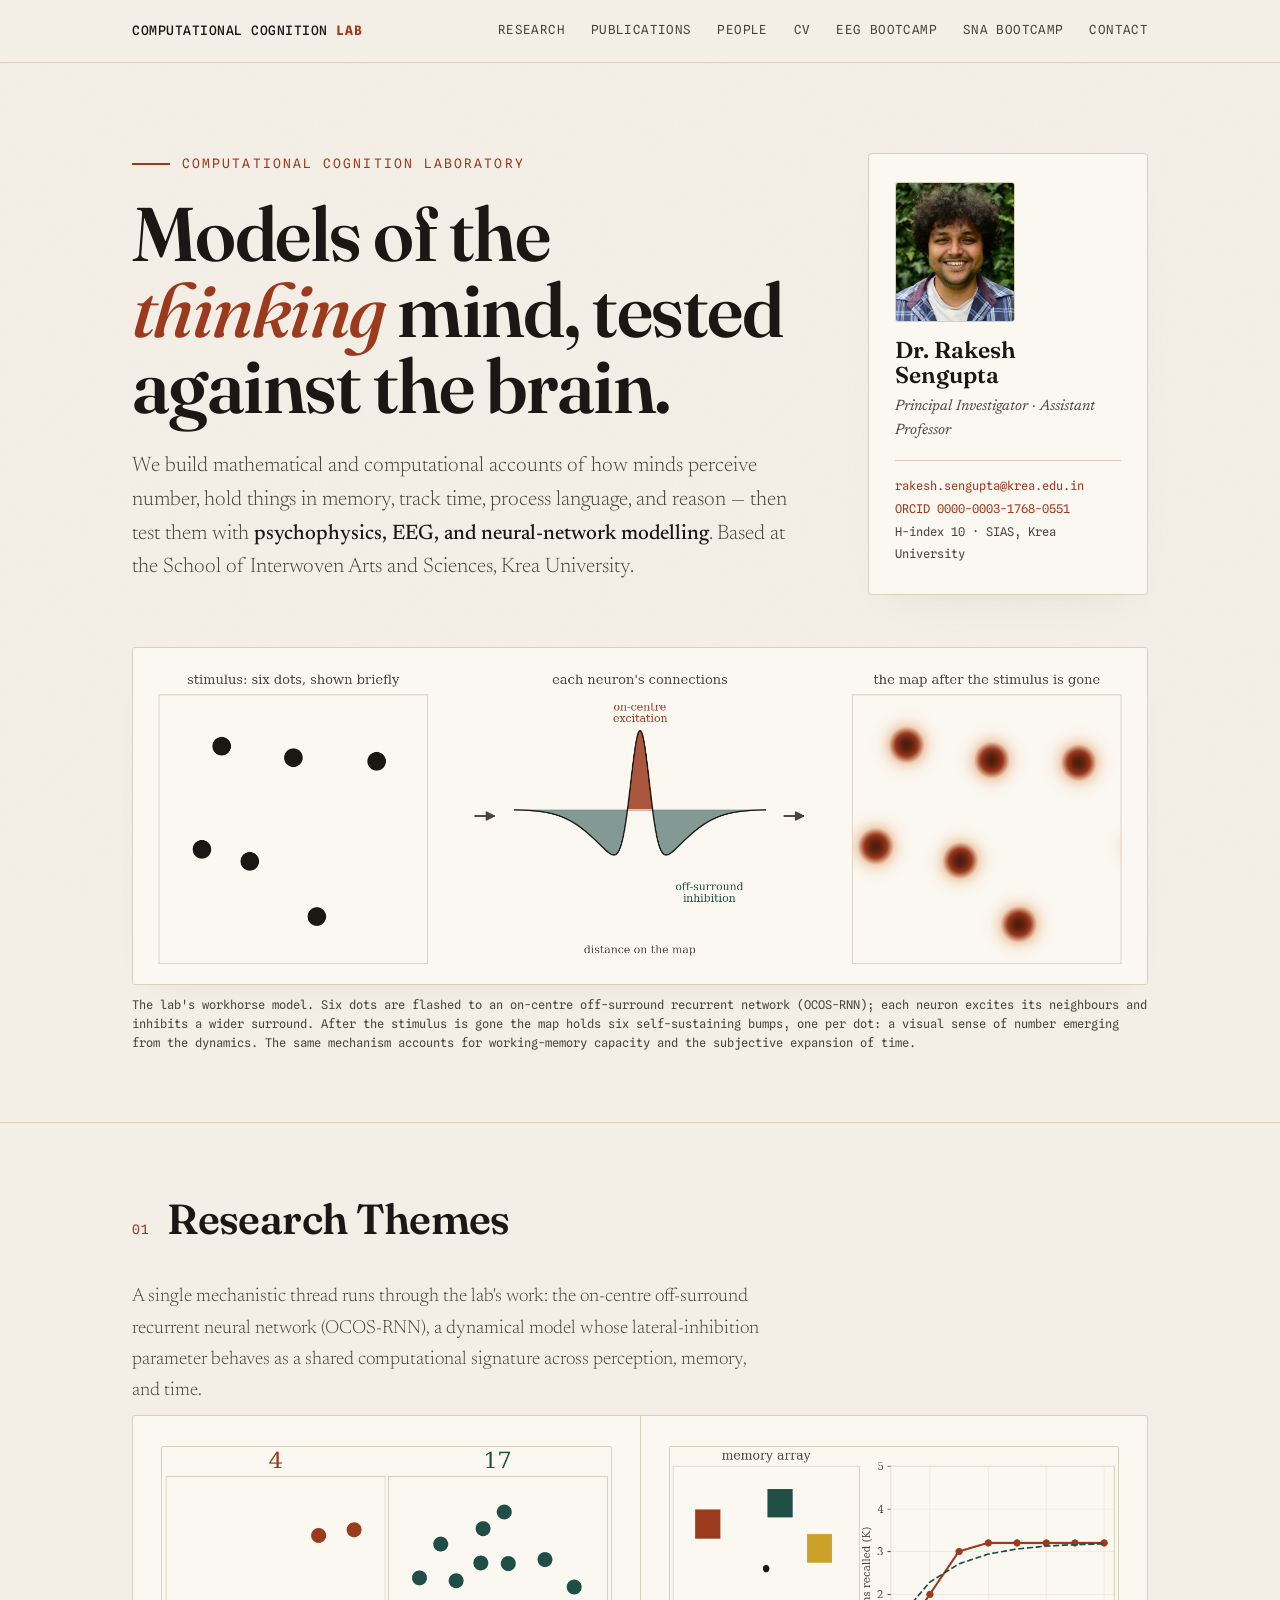
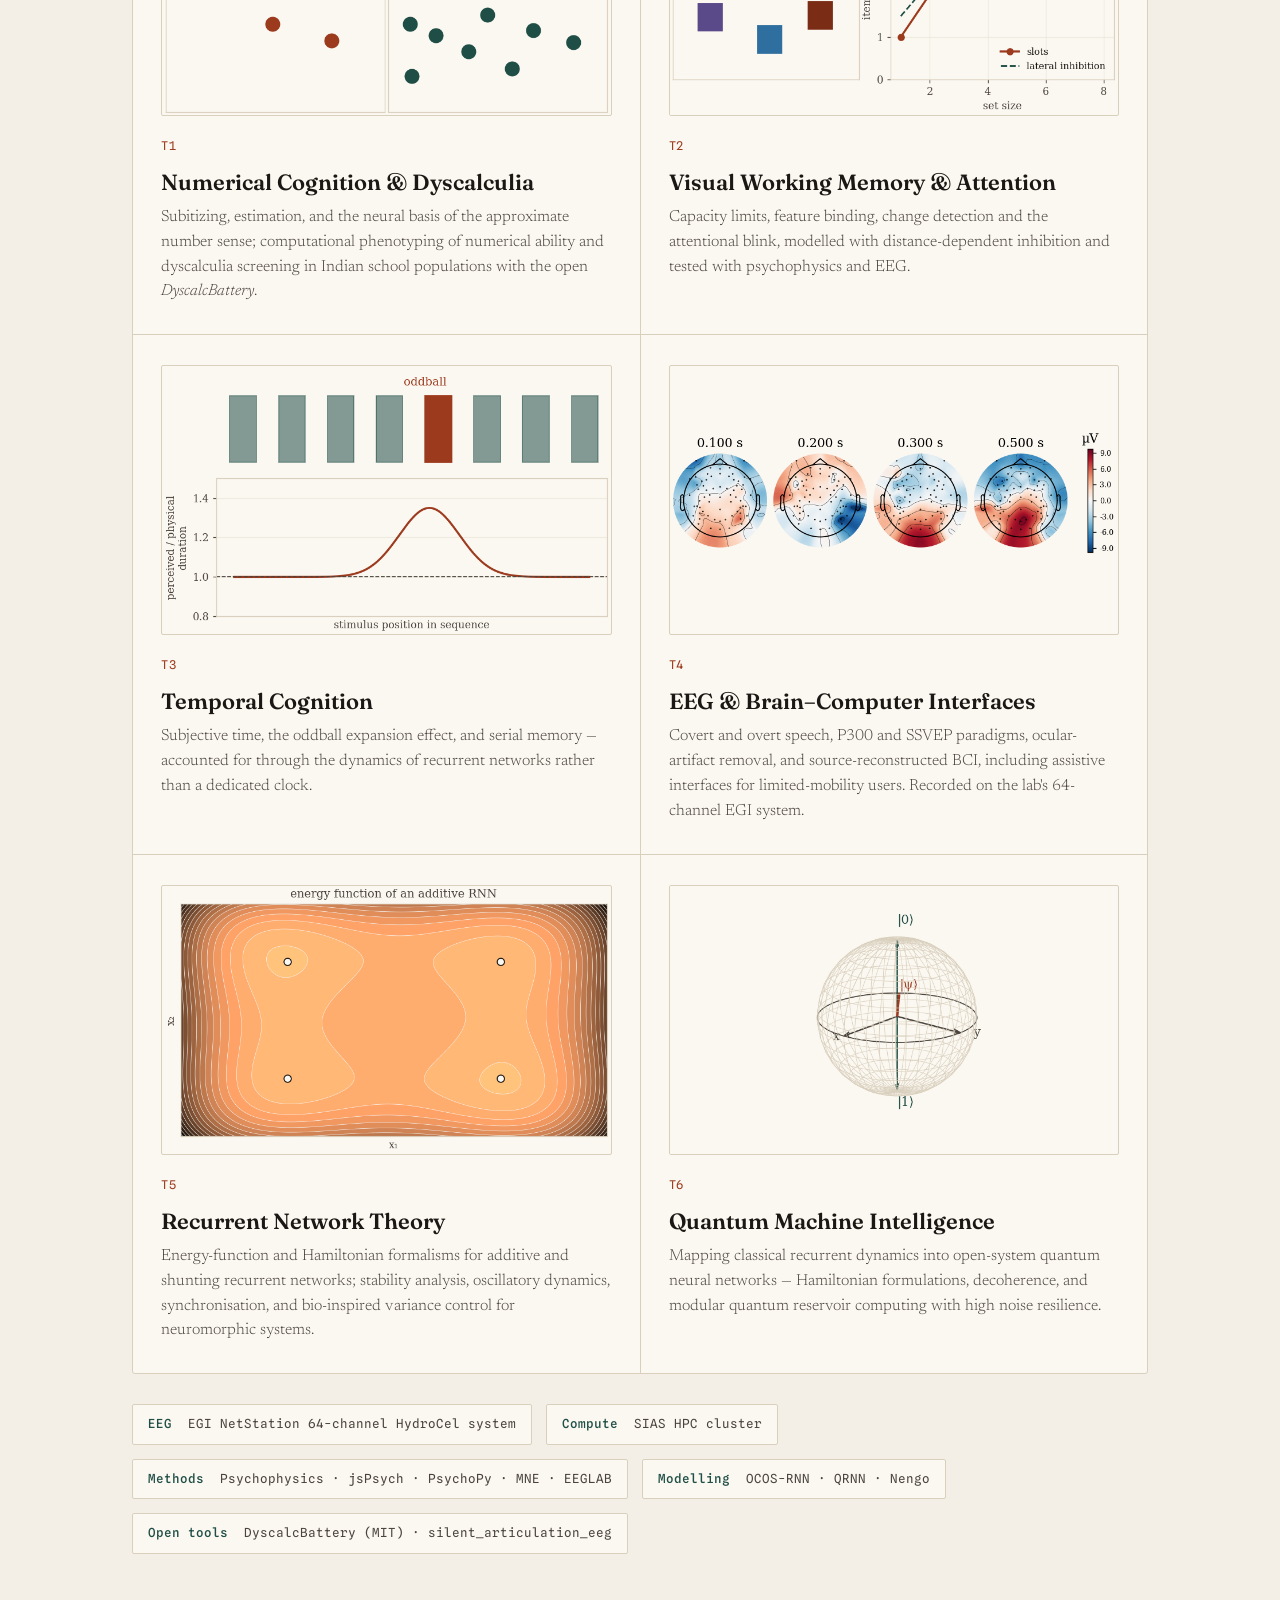
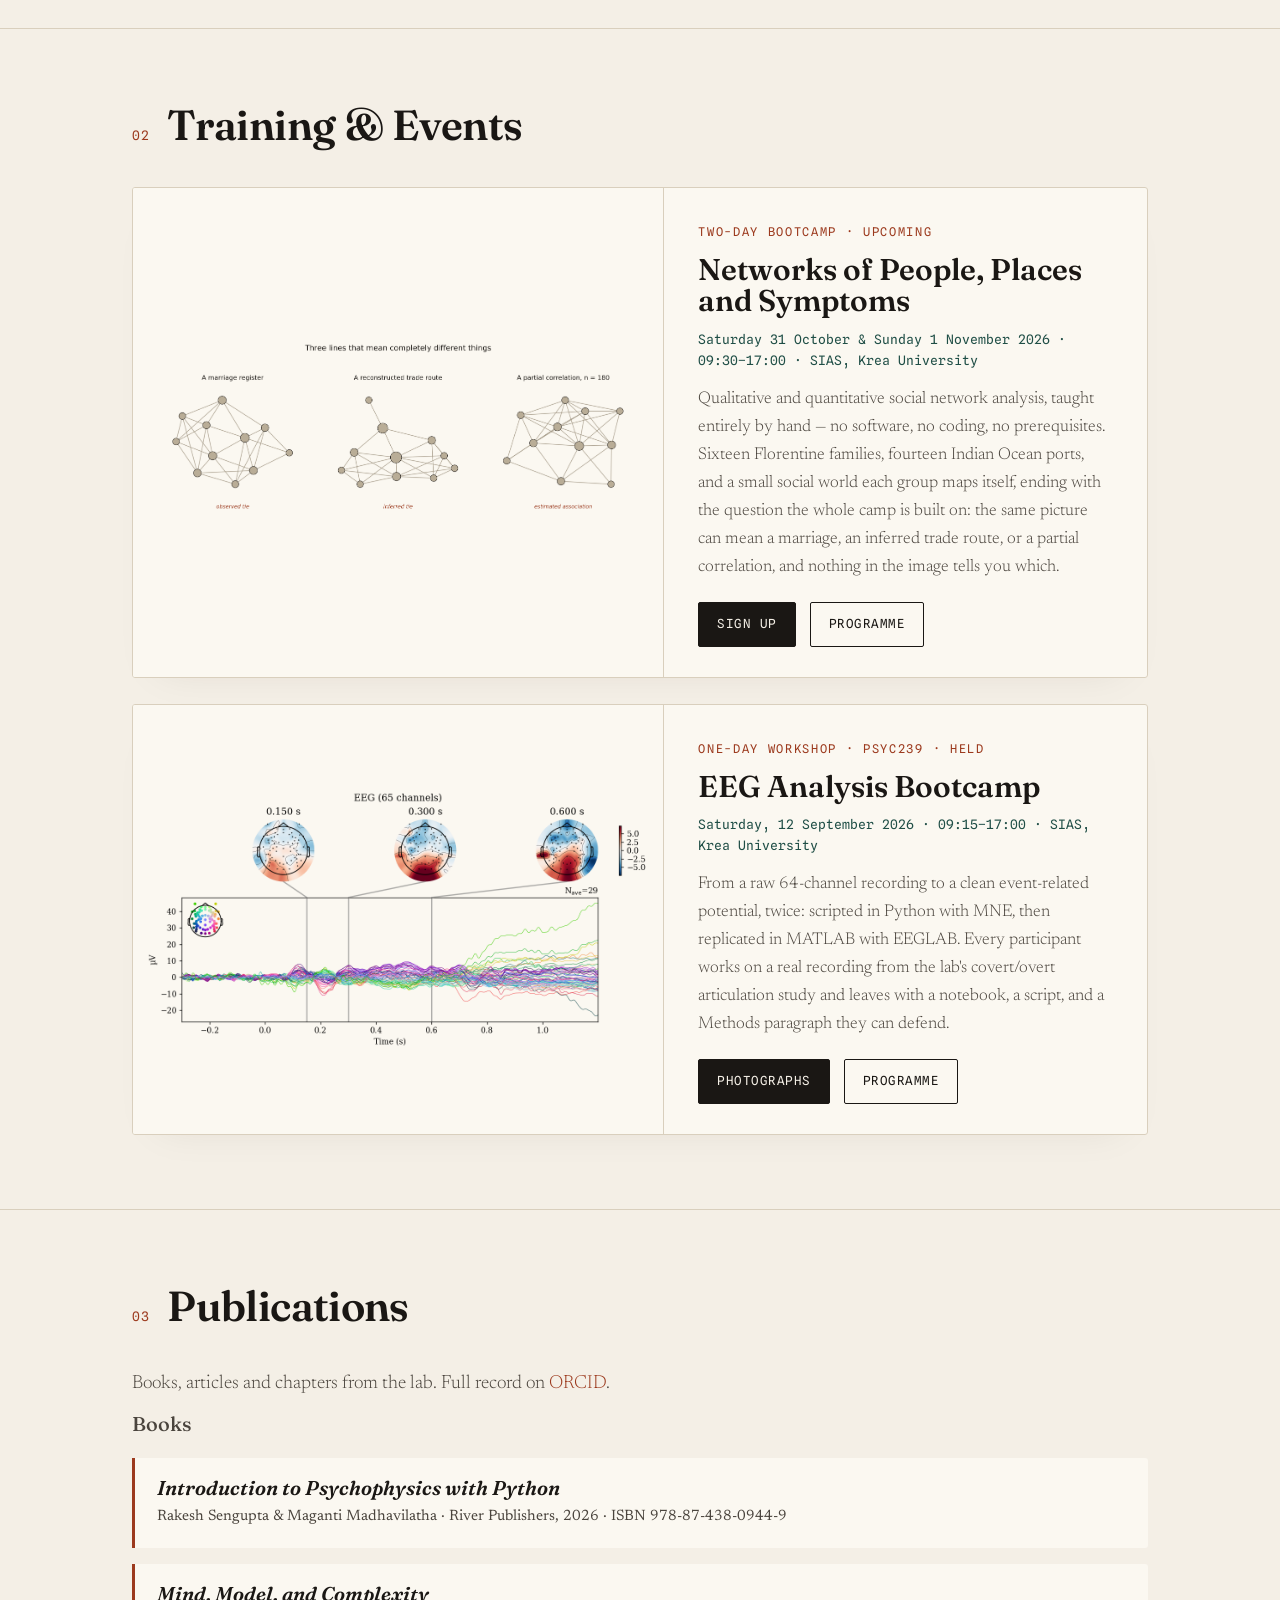
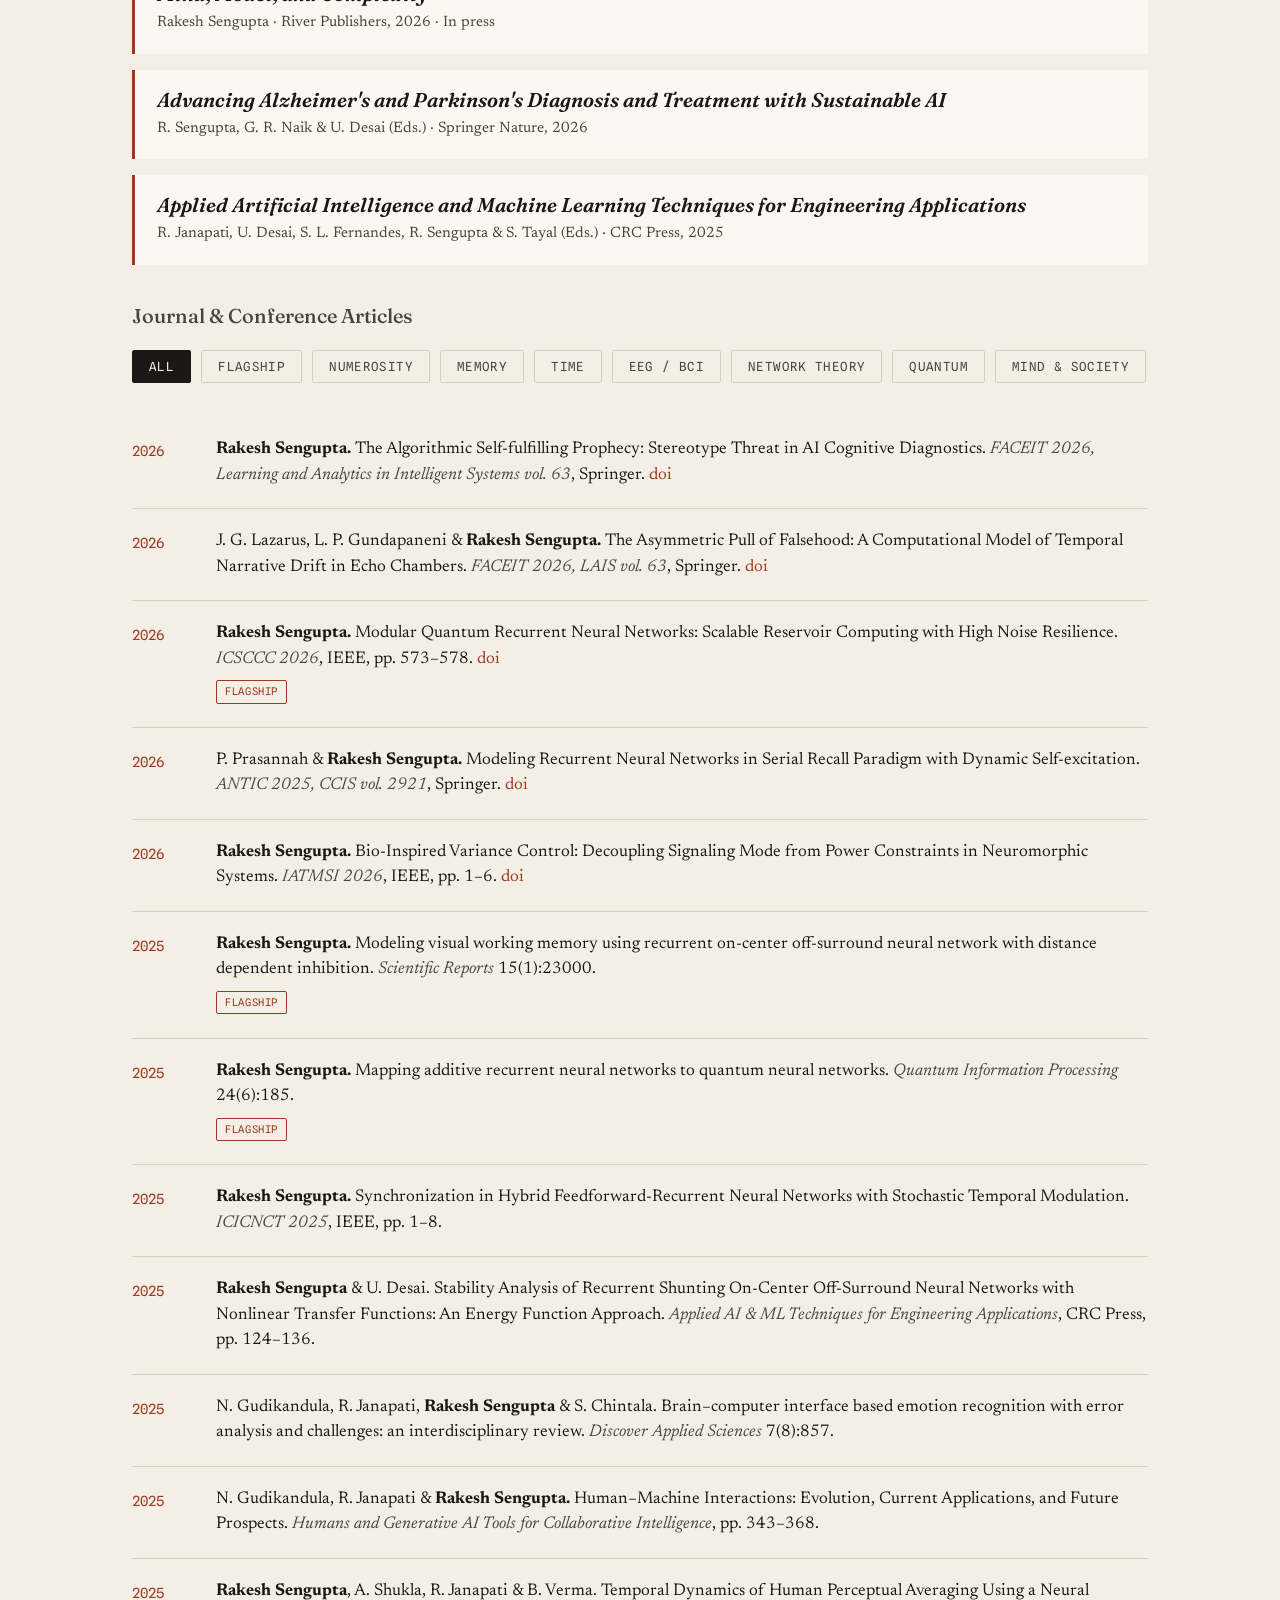
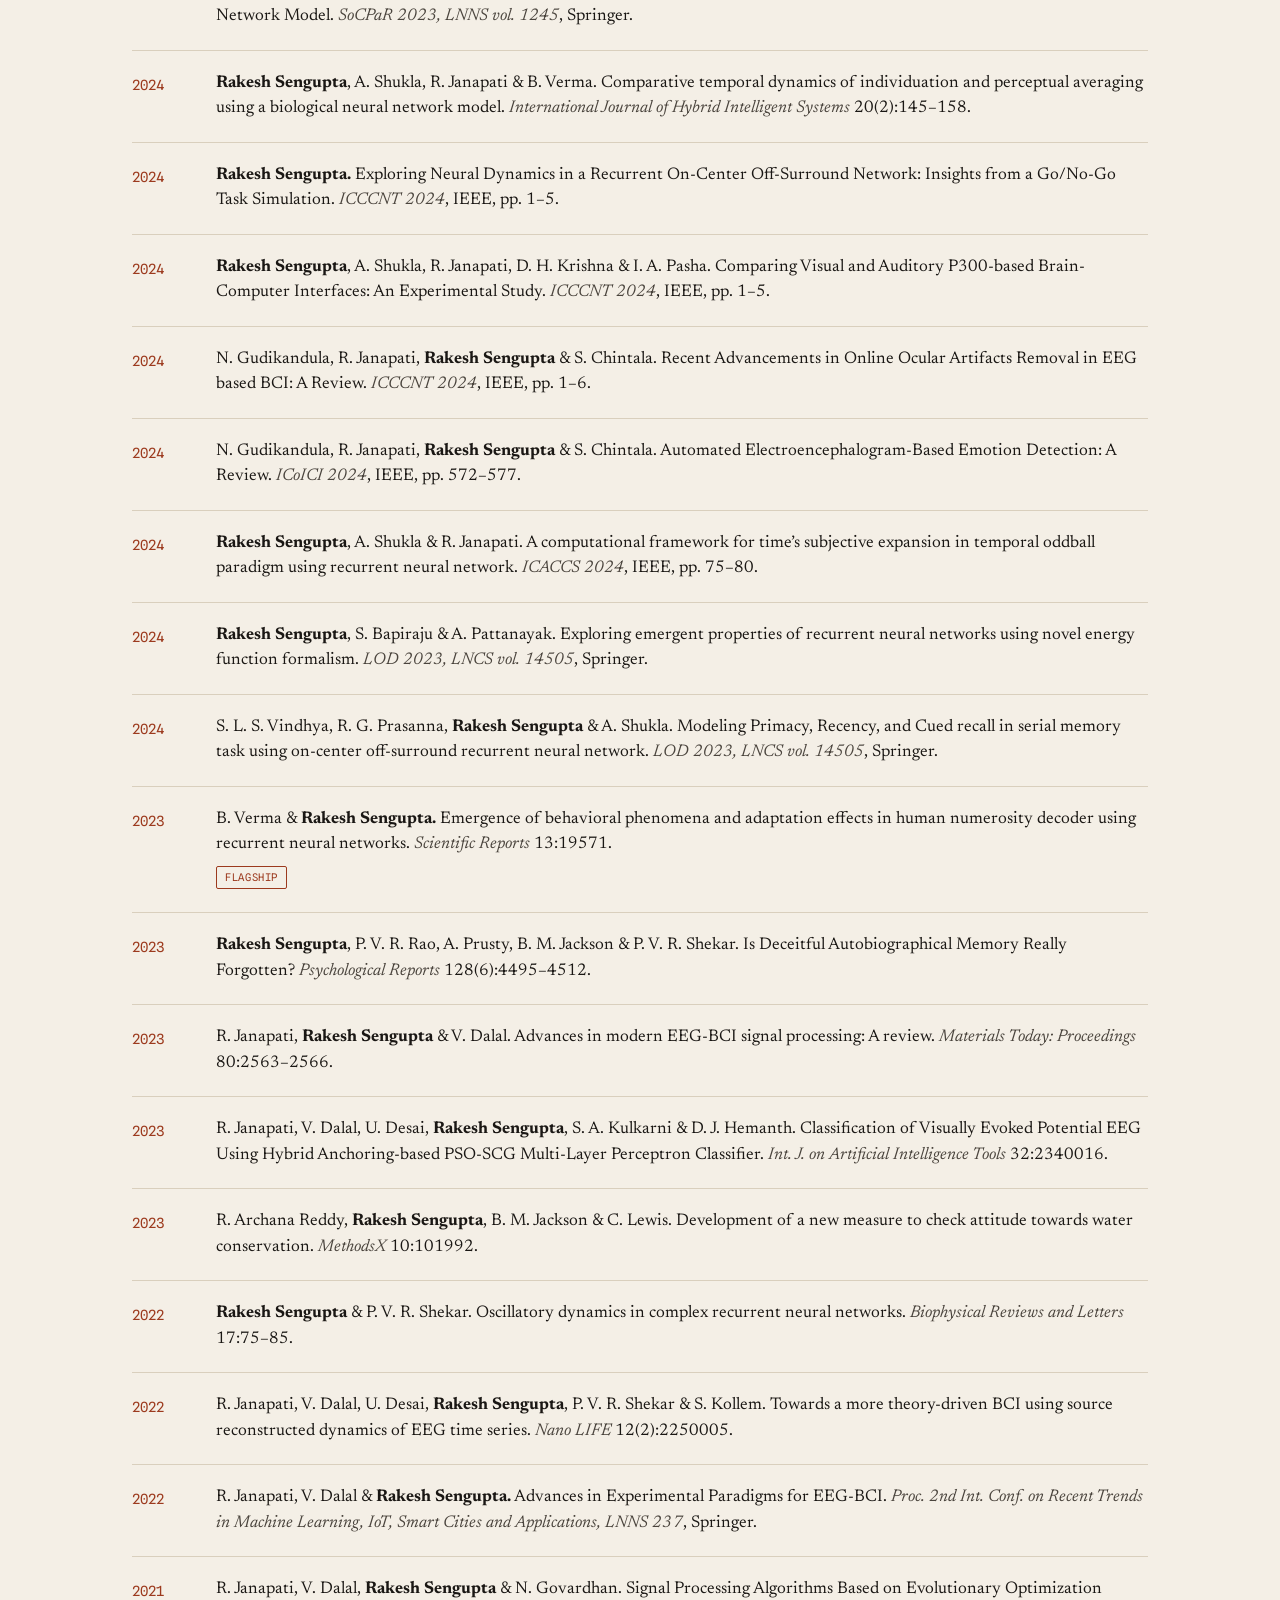
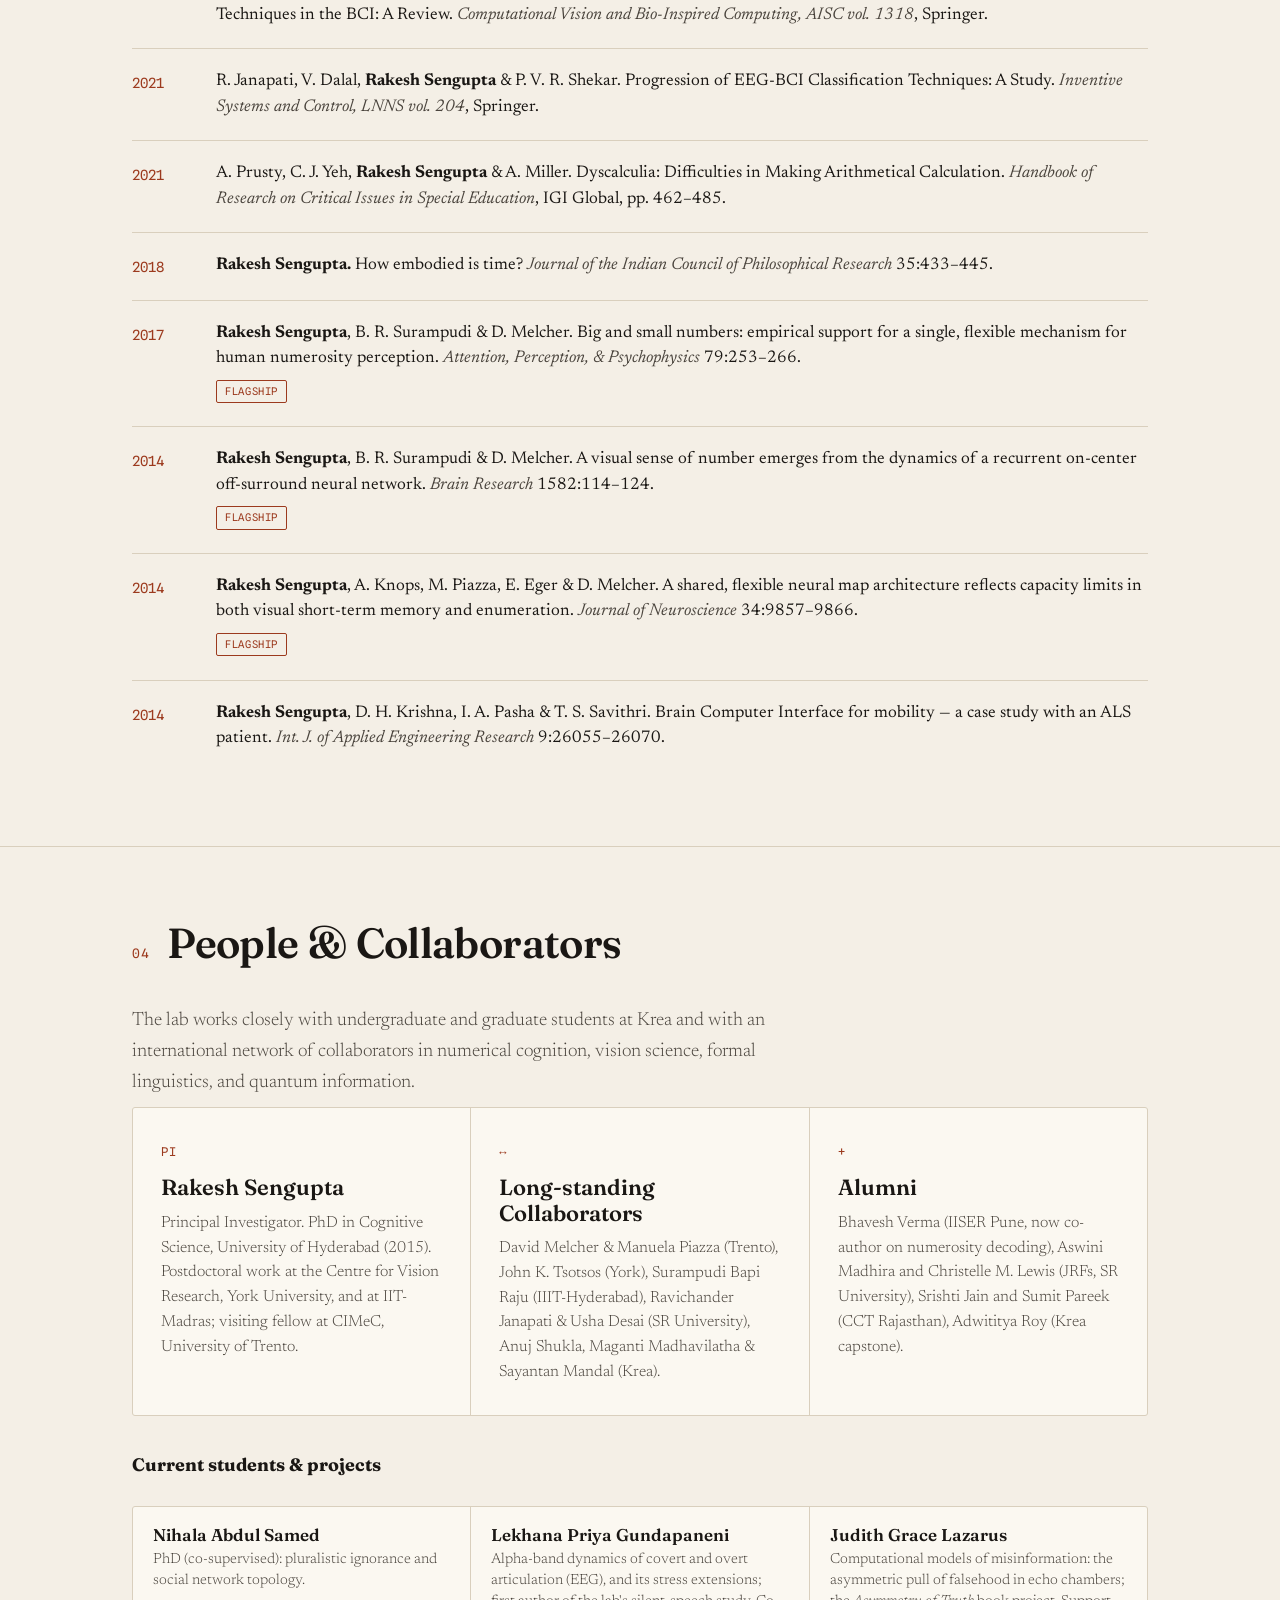
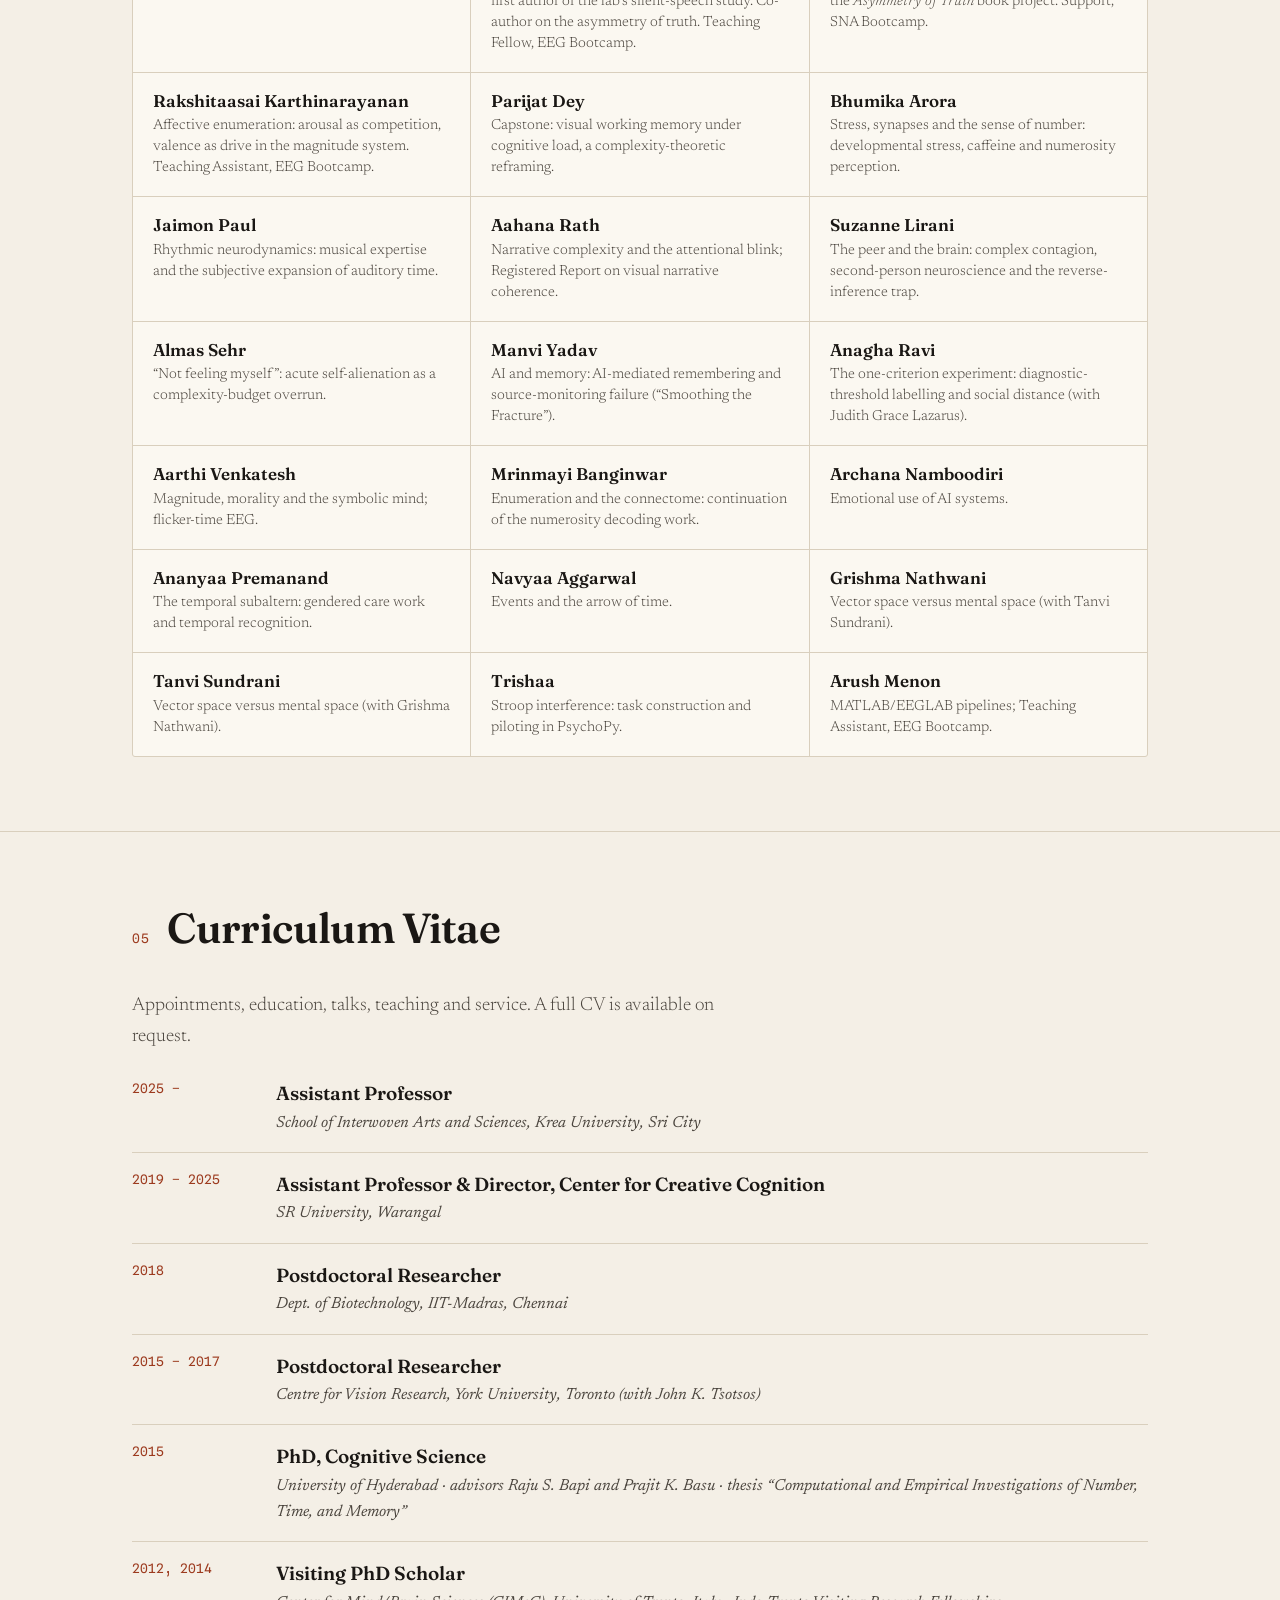
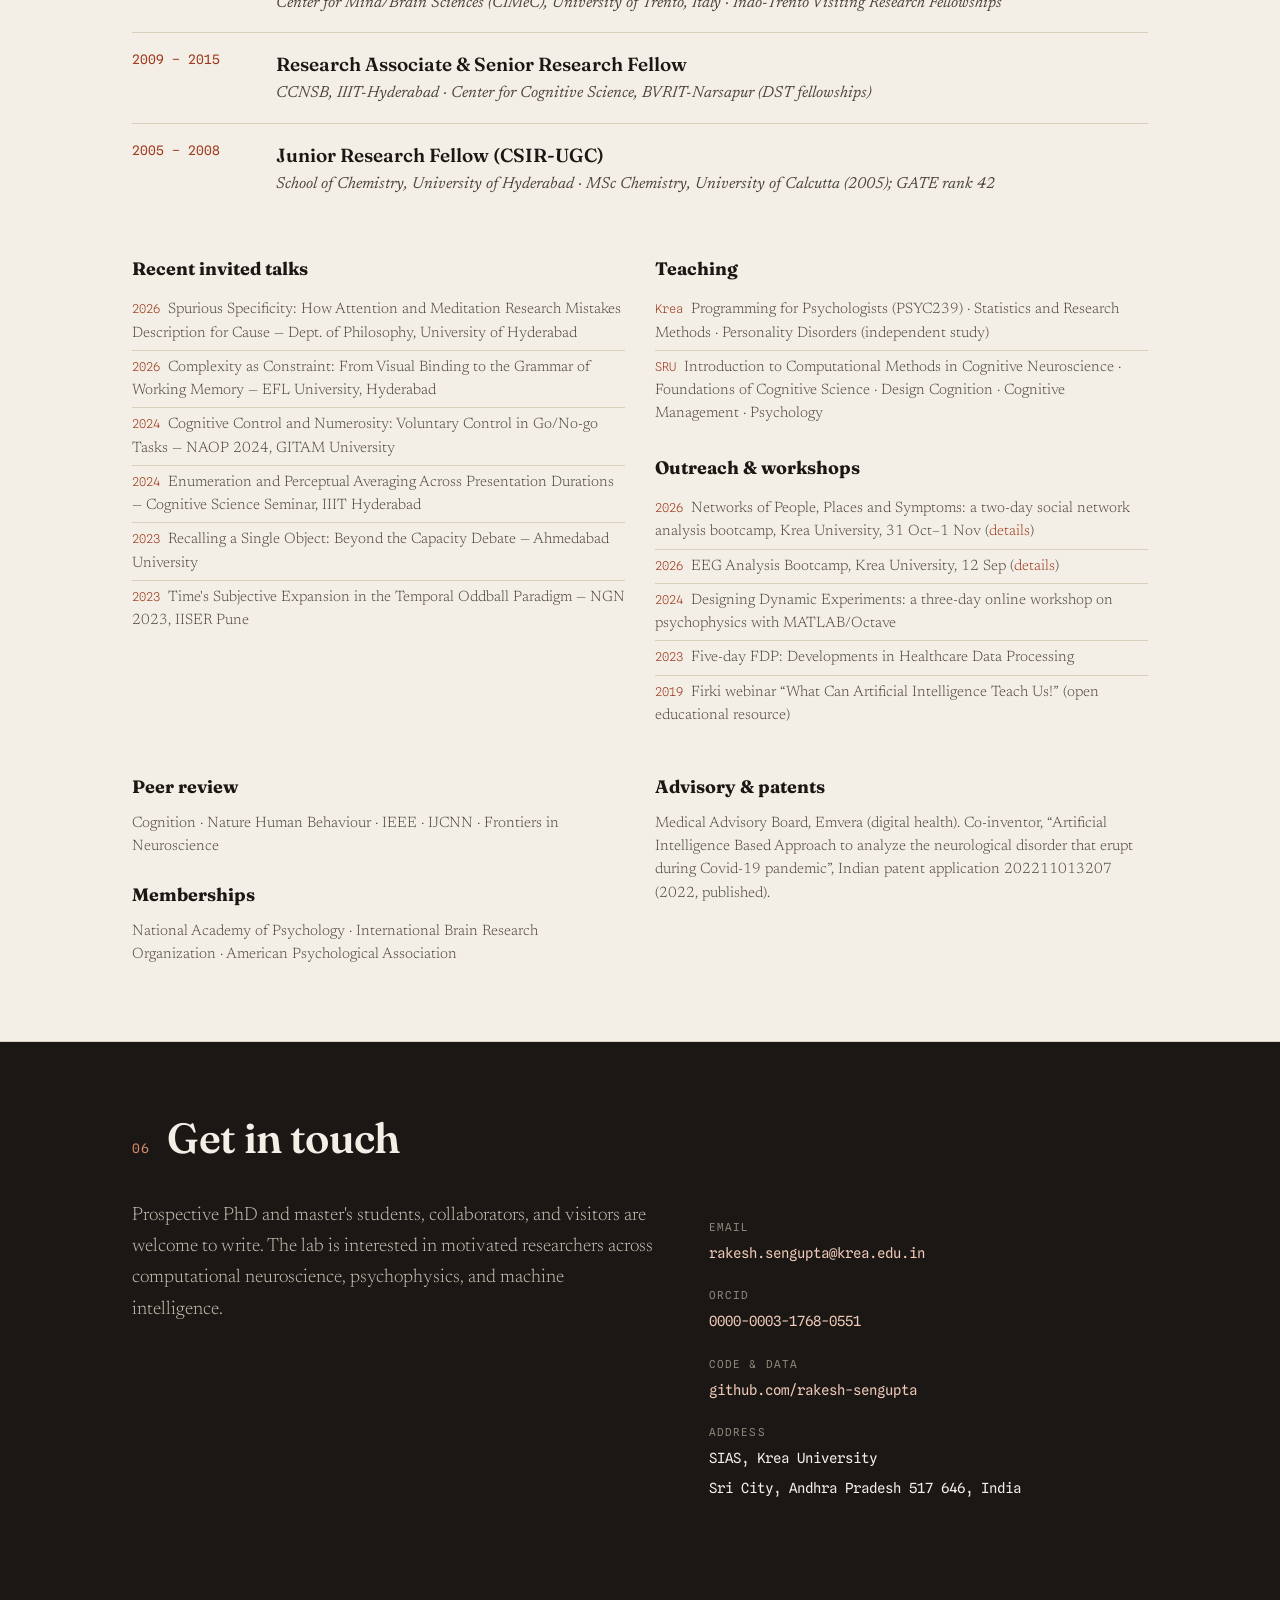
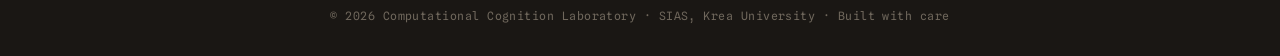
==== commit f73a9682: "Add files via upload" ====
--- a/index.html
+++ b/index.html
@@ -23,6 +23,7 @@
       <li><a href="#people">People</a></li>
       <li><a href="#cv">CV</a></li>
       <li><a href="bootcamp.html">EEG Bootcamp</a></li>
+      <li><a href="sna-bootcamp.html">SNA Bootcamp</a></li>
       <li><a href="#contact">Contact</a></li>
     </ul>
   </div>
@@ -121,14 +122,26 @@
       <div><h2>Training &amp; Events</h2></div>
     </div>
     <div class="feature reveal">
+      <img src="assets/sna_ontologies.png" alt="Three near-identical network diagrams labelled observed tie, inferred tie and estimated association">
+      <div class="fbody">
+        <div class="fkick">Two-day bootcamp · Upcoming</div>
+        <h3>Networks of People, Places and Symptoms</h3>
+        <div class="fdate">Saturday 31 October &amp; Sunday 1 November 2026 · 09:30–17:00 · SIAS, Krea University</div>
+        <p>Qualitative and quantitative social network analysis, taught entirely by hand — no software, no coding, no prerequisites. Sixteen Florentine families, fourteen Indian Ocean ports, and a small social world each group maps itself, ending with the question the whole camp is built on: the same picture can mean a marriage, an inferred trade route, or a partial correlation, and nothing in the image tells you which.</p>
+        <a class="btn" href="sna-bootcamp.html#signup">Sign up</a>
+        <a class="btn ghost" href="sna-bootcamp.html">Programme</a>
+      </div>
+    </div>
+
+    <div class="feature reveal" style="margin-top:26px;">
       <img src="assets/bc_erp.png" alt="Butterfly plot of an event-related potential with scalp maps at three latencies">
       <div class="fbody">
-        <div class="fkick">One-day workshop · PSYC239</div>
+        <div class="fkick">One-day workshop · PSYC239 · Held</div>
         <h3>EEG Analysis Bootcamp</h3>
         <div class="fdate">Saturday, 12 September 2026 · 09:15–17:00 · SIAS, Krea University</div>
         <p>From a raw 64-channel recording to a clean event-related potential, twice: scripted in Python with MNE, then replicated in MATLAB with EEGLAB. Every participant works on a real recording from the lab's covert/overt articulation study and leaves with a notebook, a script, and a Methods paragraph they can defend.</p>
-        <a class="btn" href="bootcamp.html">Programme</a>
-        <a class="btn ghost" href="bootcamp/EEG_Bootcamp_Brochure_12Sep2026.pdf">Brochure (PDF)</a>
+        <a class="btn" href="bootcamp.html#photos">Photographs</a>
+        <a class="btn ghost" href="bootcamp.html">Programme</a>
       </div>
     </div>
   </div>
@@ -209,17 +222,26 @@
 
     <h3 class="sub-h reveal" style="margin-top:34px;">Current students &amp; projects</h3>
     <div class="plist reveal">
-      <div class="p"><b>Lekhana Priya Gundapaneni</b><span>Alpha-band dynamics of covert and overt articulation (EEG); first author of the lab's silent-speech study. Teaching Fellow, EEG Bootcamp.</span></div>
-      <div class="p"><b>Rakshitaasai Karthinarayanan</b><span>Affective modulation of the magnitude system: arousal as competition, valence as drive. Teaching Assistant, EEG Bootcamp.</span></div>
-      <div class="p"><b>Judith Grace Lazarus</b><span>Computational models of misinformation: the asymmetric pull of falsehood in echo chambers.</span></div>
-      <div class="p"><b>Nihala</b><span>PhD (co-supervised): pluralistic ignorance and social network topology.</span></div>
+      <div class="p"><b>Nihala Abdul Samed</b><span>PhD (co-supervised): pluralistic ignorance and social network topology.</span></div>
+      <div class="p"><b>Lekhana Priya Gundapaneni</b><span>Alpha-band dynamics of covert and overt articulation (EEG), and its stress extensions; first author of the lab's silent-speech study. Co-author on the asymmetry of truth. Teaching Fellow, EEG Bootcamp.</span></div>
+      <div class="p"><b>Judith Grace Lazarus</b><span>Computational models of misinformation: the asymmetric pull of falsehood in echo chambers; the <em>Asymmetry of Truth</em> book project. Support, SNA Bootcamp.</span></div>
+      <div class="p"><b>Rakshitaasai Karthinarayanan</b><span>Affective enumeration: arousal as competition, valence as drive in the magnitude system. Teaching Assistant, EEG Bootcamp.</span></div>
       <div class="p"><b>Parijat Dey</b><span>Capstone: visual working memory under cognitive load, a complexity-theoretic reframing.</span></div>
-      <div class="p"><b>Bhumika Arora</b><span>Developmental stress, caffeine and numerosity perception (IRB-approved behavioural study).</span></div>
-      <div class="p"><b>Jaimon Paul</b><span>Musical expertise and the subjective expansion of auditory time.</span></div>
+      <div class="p"><b>Bhumika Arora</b><span>Stress, synapses and the sense of number: developmental stress, caffeine and numerosity perception.</span></div>
+      <div class="p"><b>Jaimon Paul</b><span>Rhythmic neurodynamics: musical expertise and the subjective expansion of auditory time.</span></div>
+      <div class="p"><b>Aahana Rath</b><span>Narrative complexity and the attentional blink; Registered Report on visual narrative coherence.</span></div>
+      <div class="p"><b>Suzanne Lirani</b><span>The peer and the brain: complex contagion, second-person neuroscience and the reverse-inference trap.</span></div>
       <div class="p"><b>Almas Sehr</b><span>“Not feeling myself”: acute self-alienation as a complexity-budget overrun.</span></div>
-      <div class="p"><b>Aahana Rath</b><span>Registered Report on visual narrative coherence and the attentional blink.</span></div>
-      <div class="p"><b>Suzanne Lirani</b><span>Directed study: complex contagion, second-person neuroscience and the reverse-inference trap.</span></div>
-      <div class="p"><b>Manvi Yadav</b><span>AI-mediated memory and source-monitoring failure (“Smoothing the Fracture”).</span></div>
+      <div class="p"><b>Manvi Yadav</b><span>AI and memory: AI-mediated remembering and source-monitoring failure (“Smoothing the Fracture”).</span></div>
+      <div class="p"><b>Anagha Ravi</b><span>The one-criterion experiment: diagnostic-threshold labelling and social distance (with Judith Grace Lazarus).</span></div>
+      <div class="p"><b>Aarthi Venkatesh</b><span>Magnitude, morality and the symbolic mind; flicker-time EEG.</span></div>
+      <div class="p"><b>Mrinmayi Banginwar</b><span>Enumeration and the connectome: continuation of the numerosity decoding work.</span></div>
+      <div class="p"><b>Archana Namboodiri</b><span>Emotional use of AI systems.</span></div>
+      <div class="p"><b>Ananyaa Premanand</b><span>The temporal subaltern: gendered care work and temporal recognition.</span></div>
+      <div class="p"><b>Navyaa Aggarwal</b><span>Events and the arrow of time.</span></div>
+      <div class="p"><b>Grishma Nathwani</b><span>Vector space versus mental space (with Tanvi Sundrani).</span></div>
+      <div class="p"><b>Tanvi Sundrani</b><span>Vector space versus mental space (with Grishma Nathwani).</span></div>
+      <div class="p"><b>Trishaa</b><span>Stroop interference: task construction and piloting in PsychoPy.</span></div>
       <div class="p"><b>Arush Menon</b><span>MATLAB/EEGLAB pipelines; Teaching Assistant, EEG Bootcamp.</span></div>
     </div>
   </div>
@@ -264,7 +286,8 @@
         </ul>
         <h4 style="margin-top:22px;">Outreach &amp; workshops</h4>
         <ul>
-          <li><span class="yr">2026</span>EEG Analysis Bootcamp, Krea University (<a href="bootcamp.html">details</a>)</li>
+          <li><span class="yr">2026</span>Networks of People, Places and Symptoms: a two-day social network analysis bootcamp, Krea University, 31 Oct–1 Nov (<a href="sna-bootcamp.html">details</a>)</li>
+          <li><span class="yr">2026</span>EEG Analysis Bootcamp, Krea University, 12 Sep (<a href="bootcamp.html">details</a>)</li>
           <li><span class="yr">2024</span>Designing Dynamic Experiments: a three-day online workshop on psychophysics with MATLAB/Octave</li>
           <li><span class="yr">2023</span>Five-day FDP: Developments in Healthcare Data Processing</li>
           <li><span class="yr">2019</span>Firki webinar “What Can Artificial Intelligence Teach Us!” (open educational resource)</li>
--- a/site.css
+++ b/site.css
@@ -284,3 +284,32 @@
     .gallery,.files,.twocol{grid-template-columns:1fr;}
     .plist{grid-template-columns:1fr;}
   }
+
+  /* ---------- additions: SNA bootcamp, signup, event photos ---------- */
+  .signup-grid{display:grid;grid-template-columns:1.2fr .9fr;gap:44px;align-items:start;margin-top:6px;}
+  .signup-box{background:var(--card);border:1px solid var(--rule);border-left:3px solid var(--accent);
+    border-radius:0 3px 3px 0;padding:24px 26px;}
+  .signup-box .lbl{font-family:'Spline Sans Mono',monospace;font-size:11px;letter-spacing:.1em;
+    text-transform:uppercase;color:var(--ink-soft);display:block;}
+  .signup-box .deadline{font-family:'Fraunces',serif;font-size:22px;font-weight:600;line-height:1.2;margin:6px 0 4px;}
+  .signup-box .btn{margin-top:16px;margin-right:0;}
+  .signup-box .countdown{font-family:'Spline Sans Mono',monospace;font-size:12px;color:var(--teal);
+    margin-top:14px;line-height:1.6;}
+  .btn.disabled{background:transparent;color:var(--ink-soft);border:1px dashed var(--rule);cursor:default;}
+  .btn.disabled:hover{background:transparent;color:var(--ink-soft);border-color:var(--rule);}
+
+  /* event photographs */
+  .photos{display:grid;grid-template-columns:repeat(3,1fr);gap:16px;margin-top:8px;}
+  .photos figure{margin:0;background:var(--card);border:1px solid var(--rule);border-radius:3px;padding:10px;}
+  .photos img{width:100%;aspect-ratio:3/2;object-fit:cover;display:block;border-radius:2px;
+    filter:saturate(.94);}
+  .photos figure.tall img{aspect-ratio:3/4;}
+  .pastbadge{display:inline-block;font-family:'Spline Sans Mono',monospace;font-size:12px;
+    letter-spacing:.06em;text-transform:uppercase;background:var(--teal);color:#fff;
+    padding:7px 12px;border-radius:2px;margin-left:8px;}
+  @media(max-width:820px){
+    .signup-grid{grid-template-columns:1fr;gap:26px;}
+    .photos{grid-template-columns:1fr 1fr;}
+    nav ul.open{max-height:460px;}
+  }
+  @media(max-width:480px){ .photos{grid-template-columns:1fr;} }
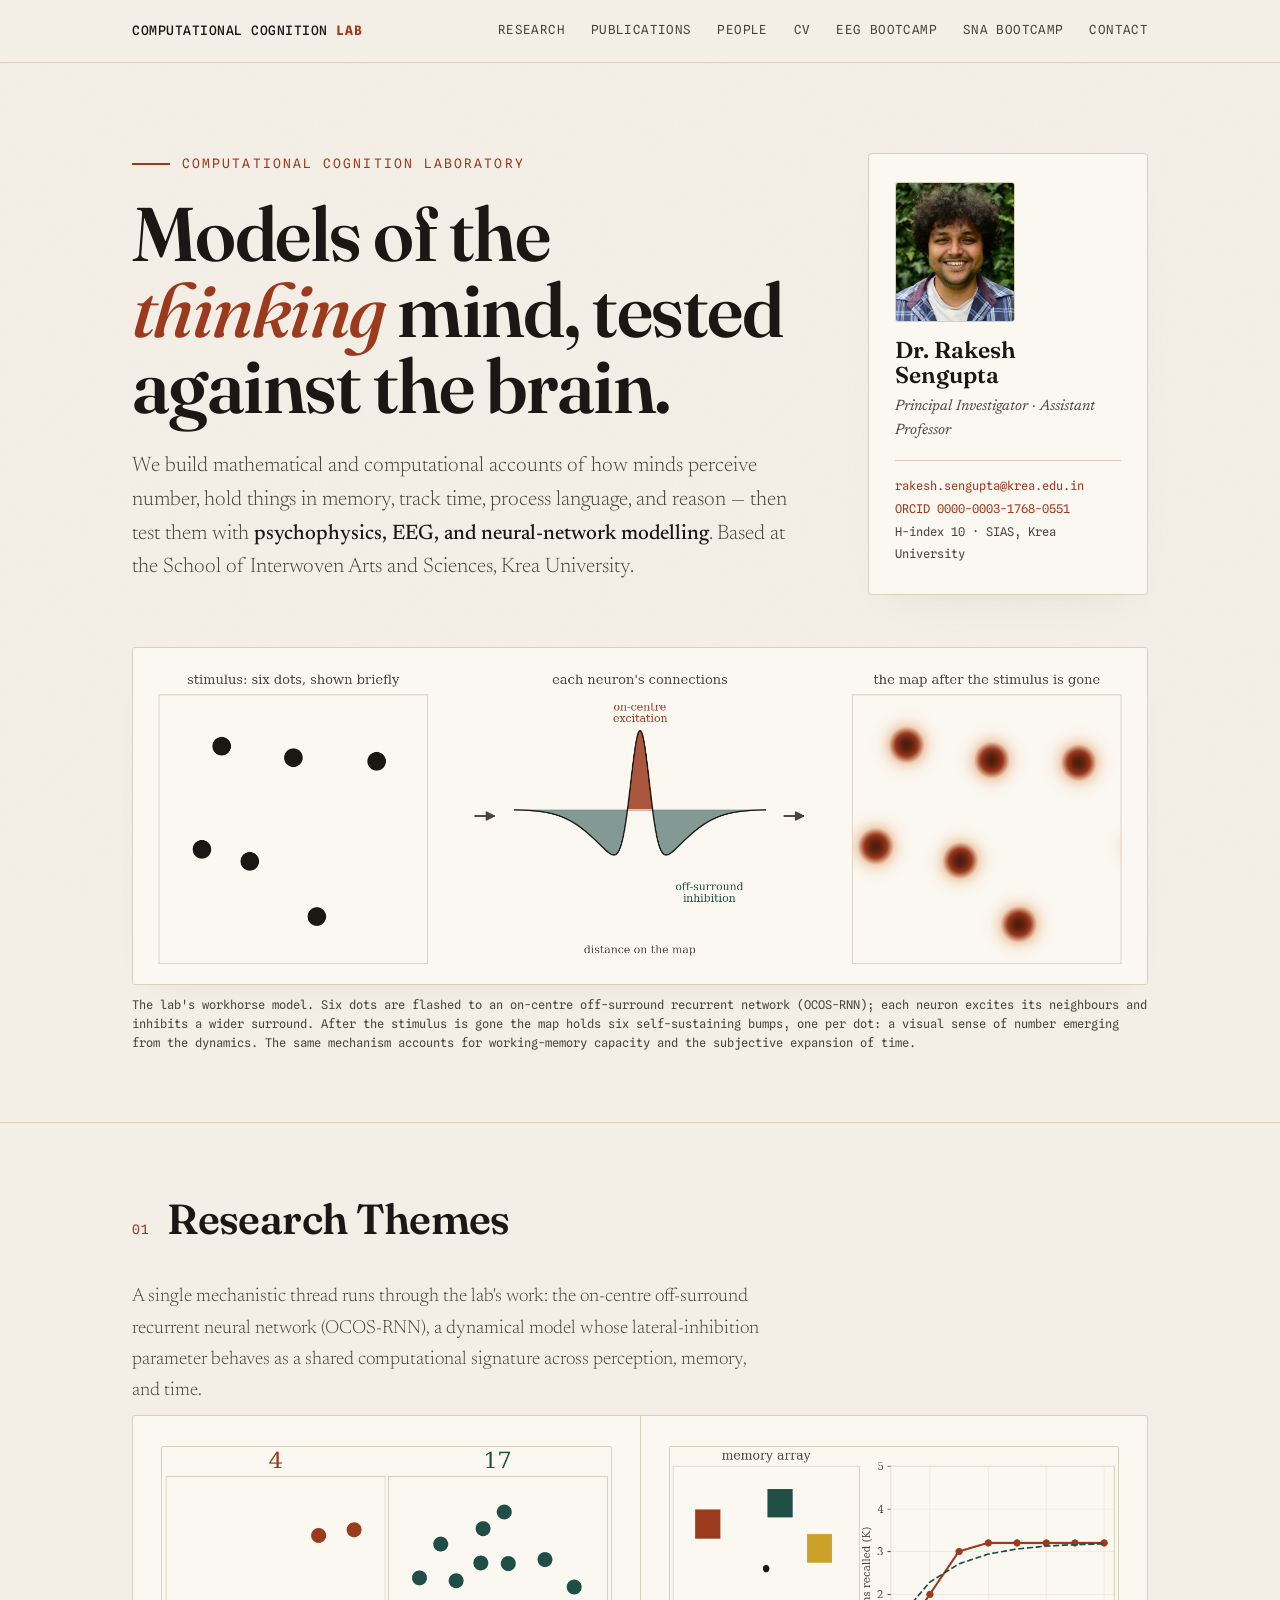
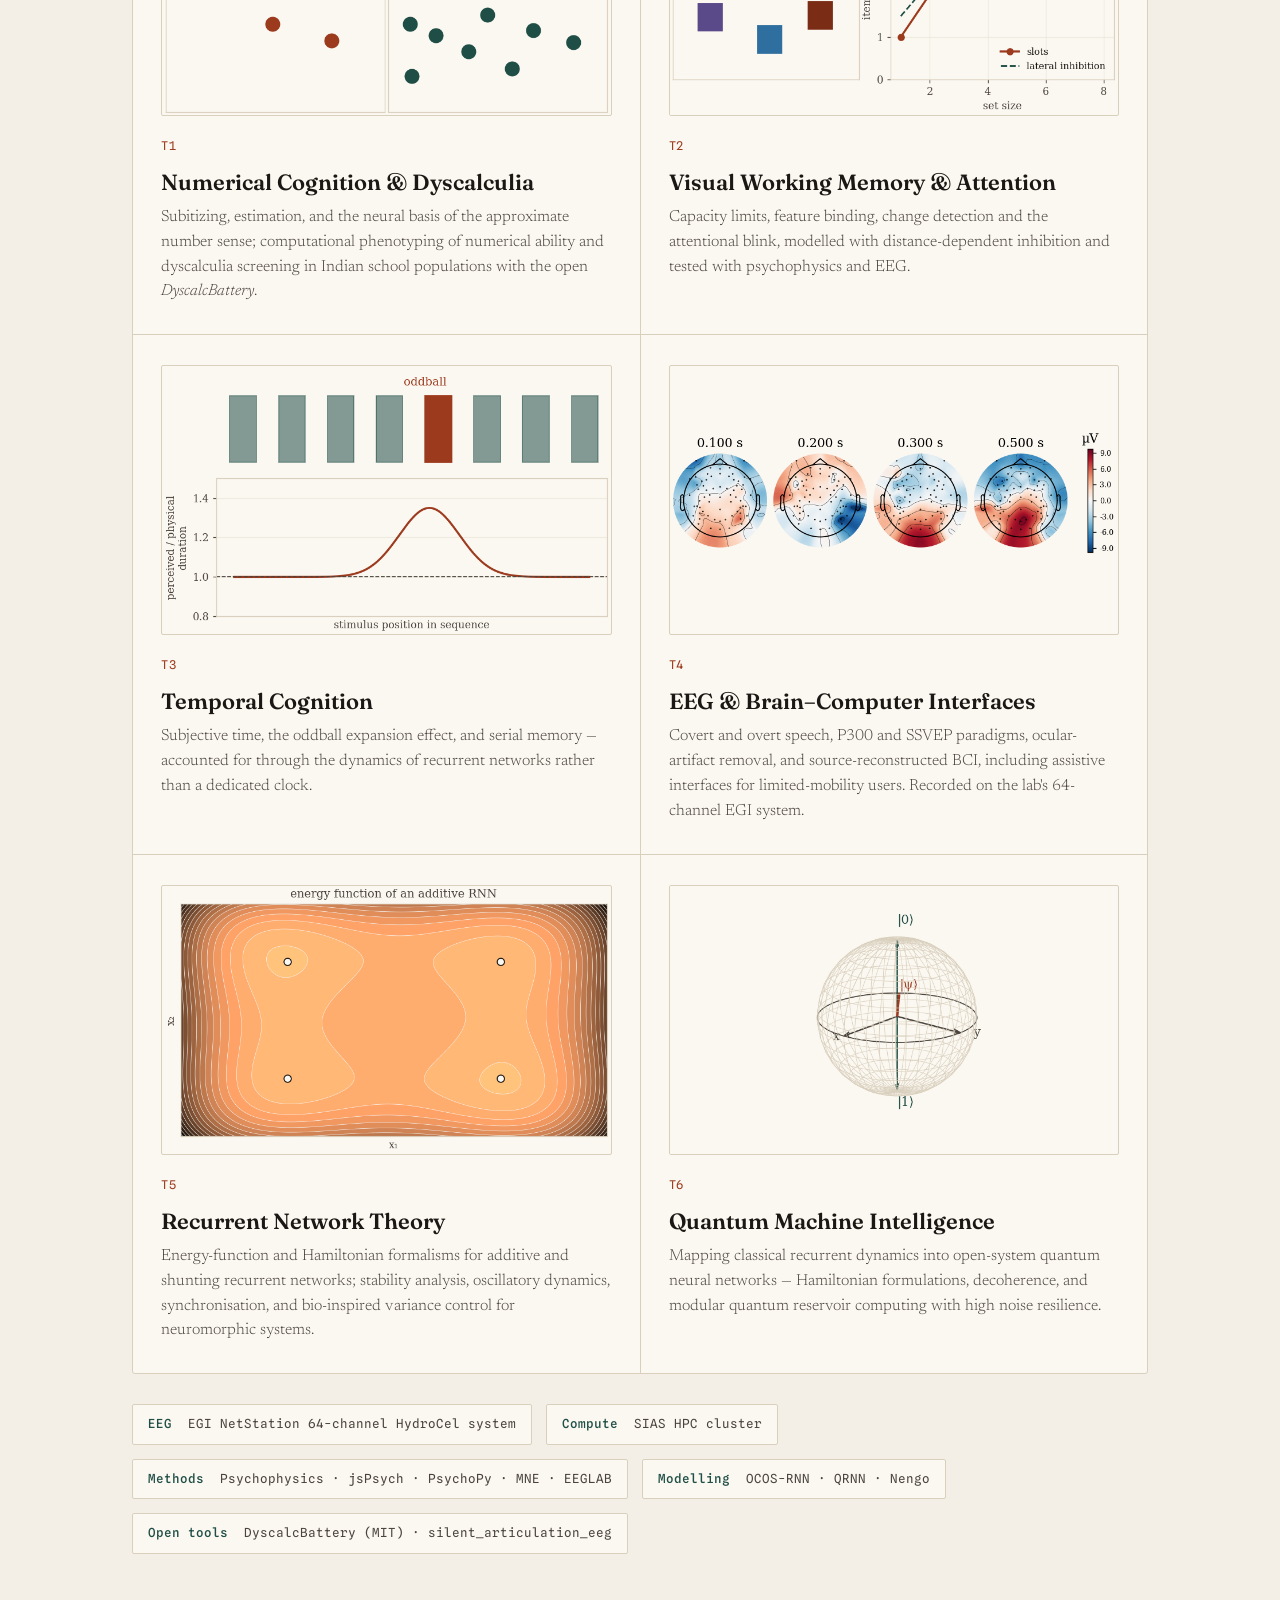
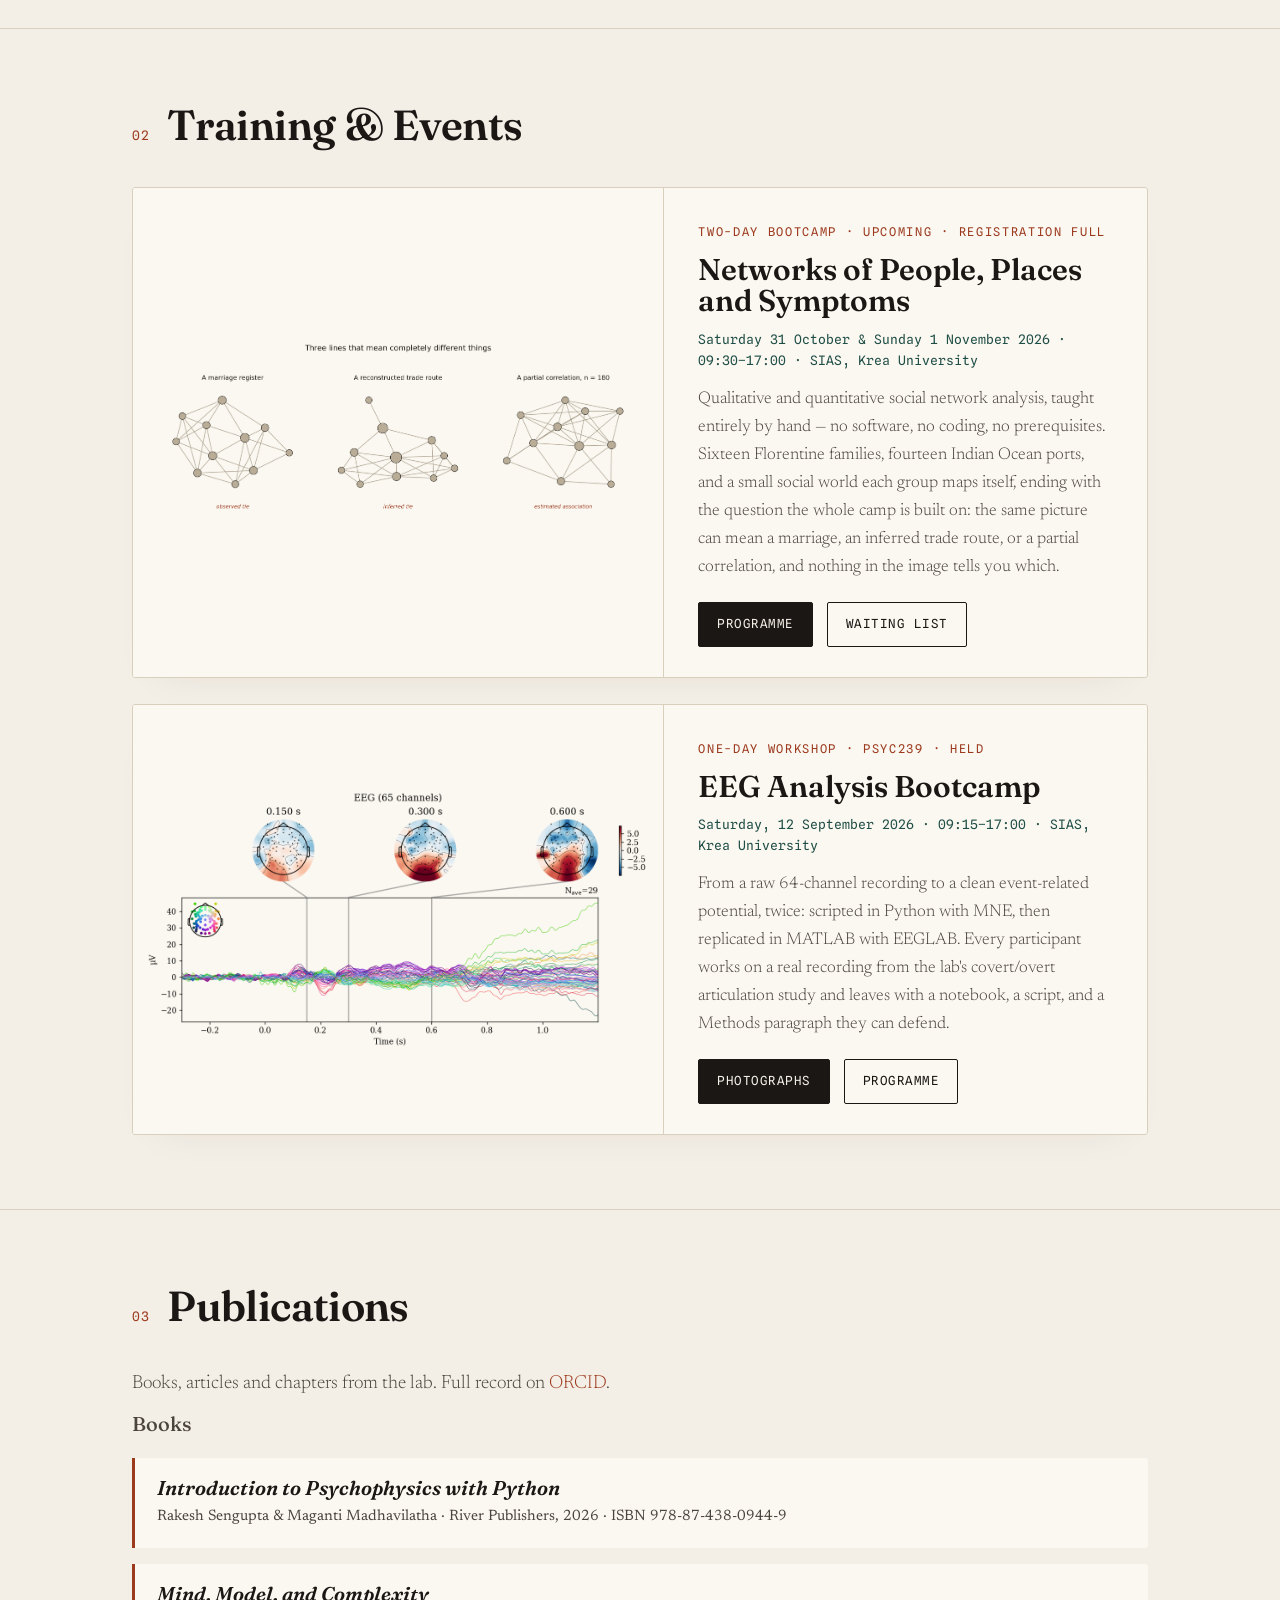
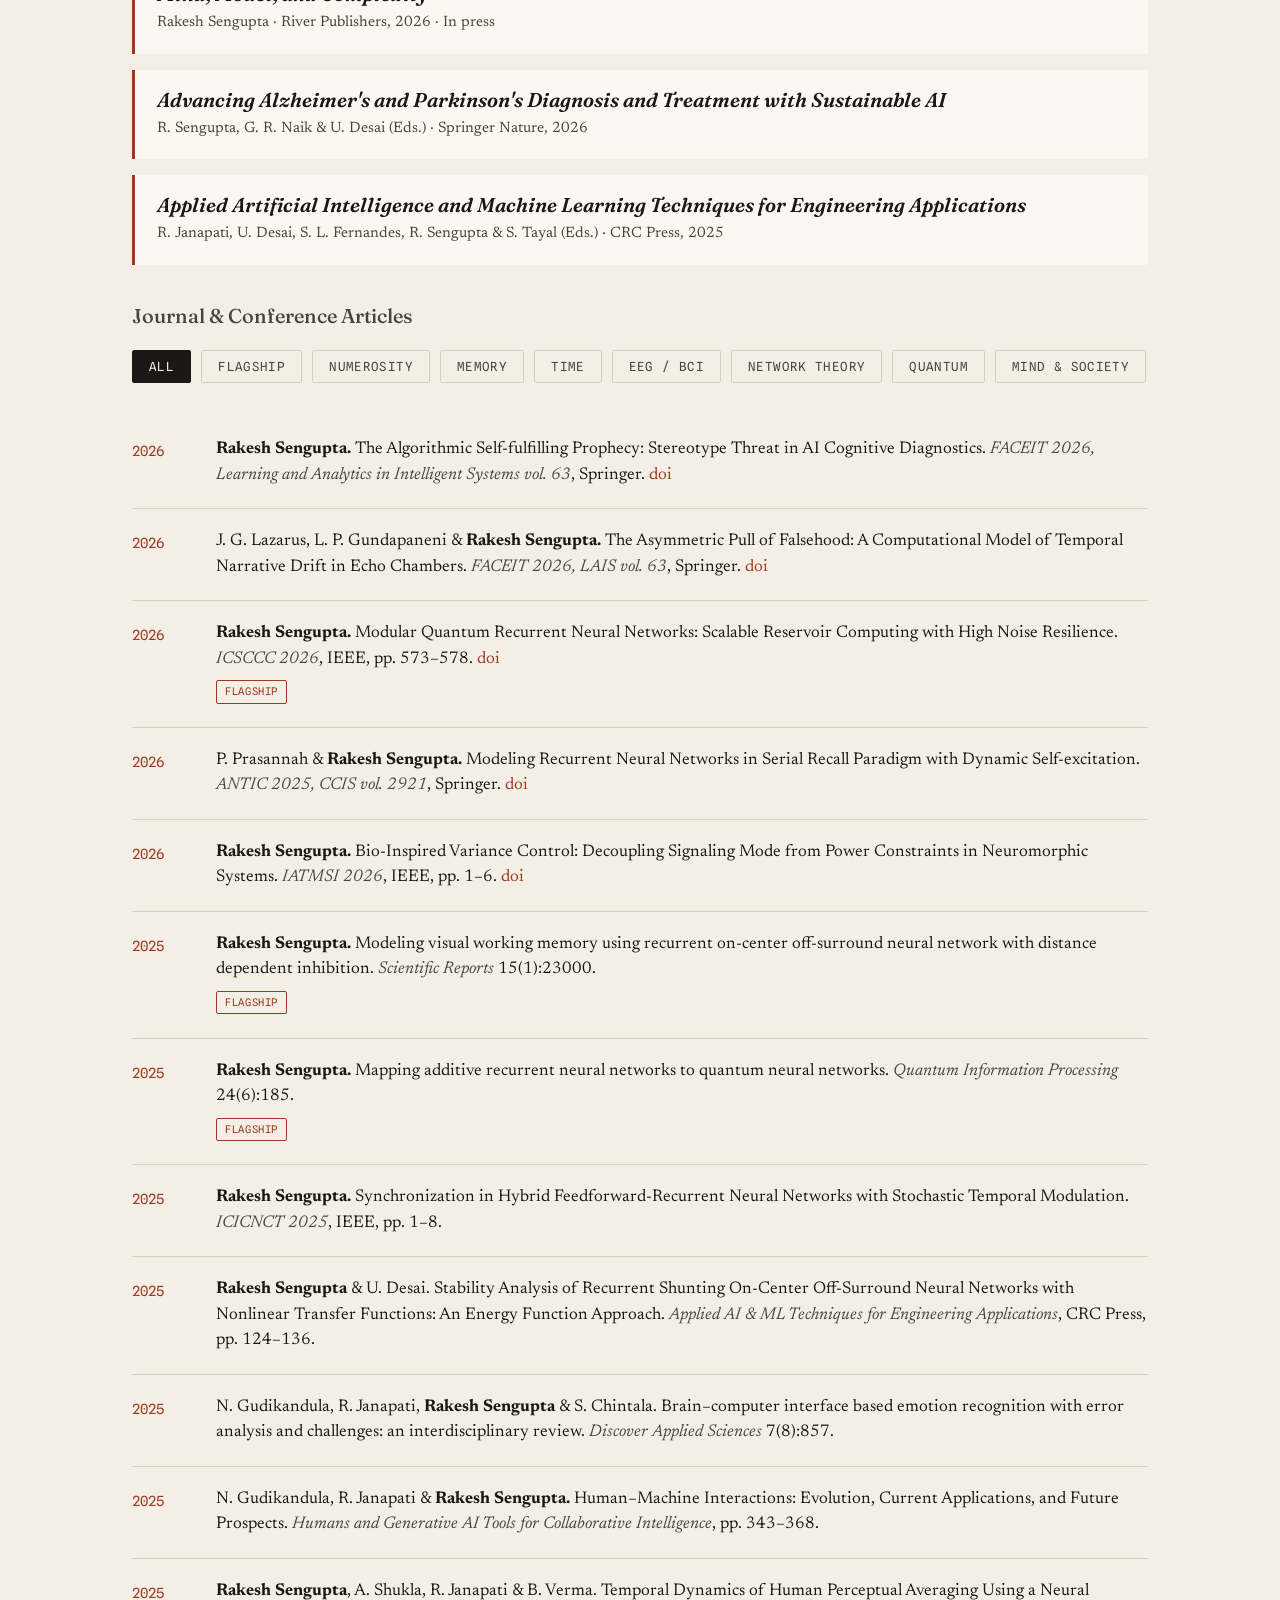
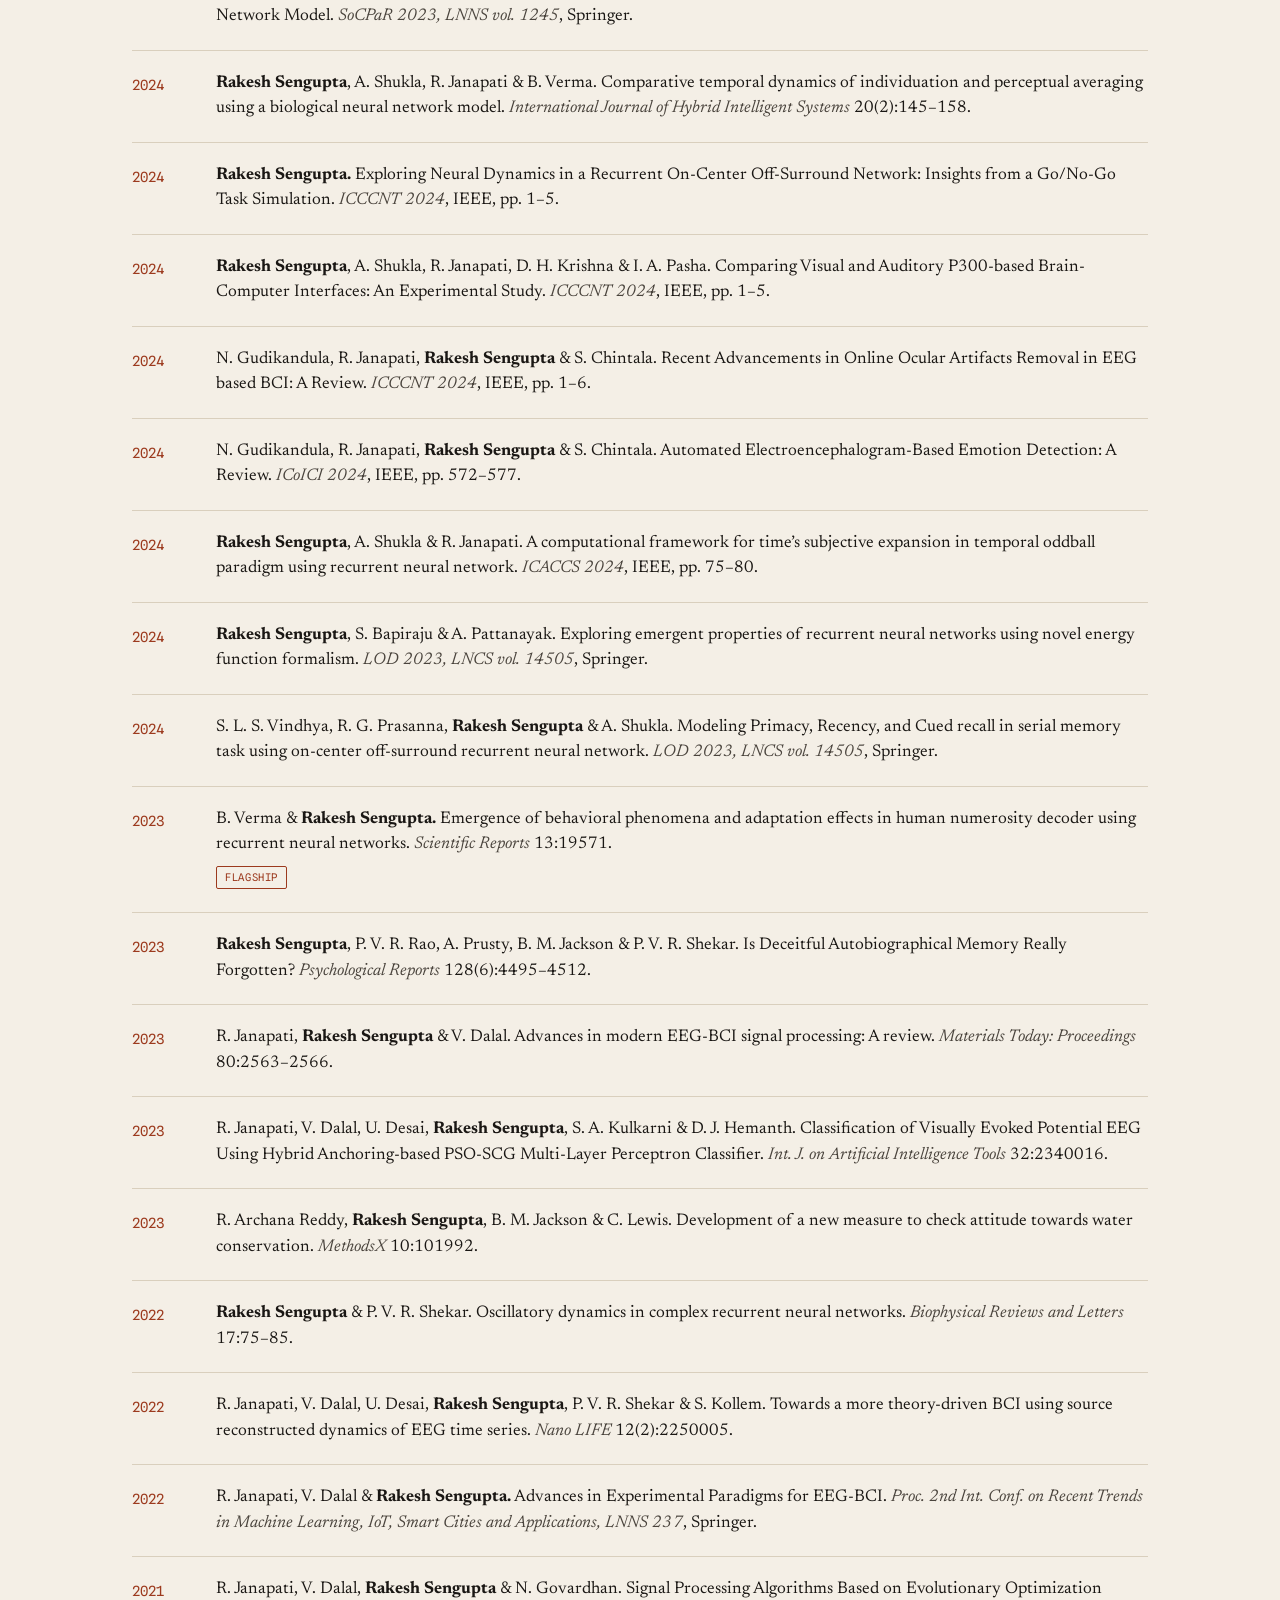
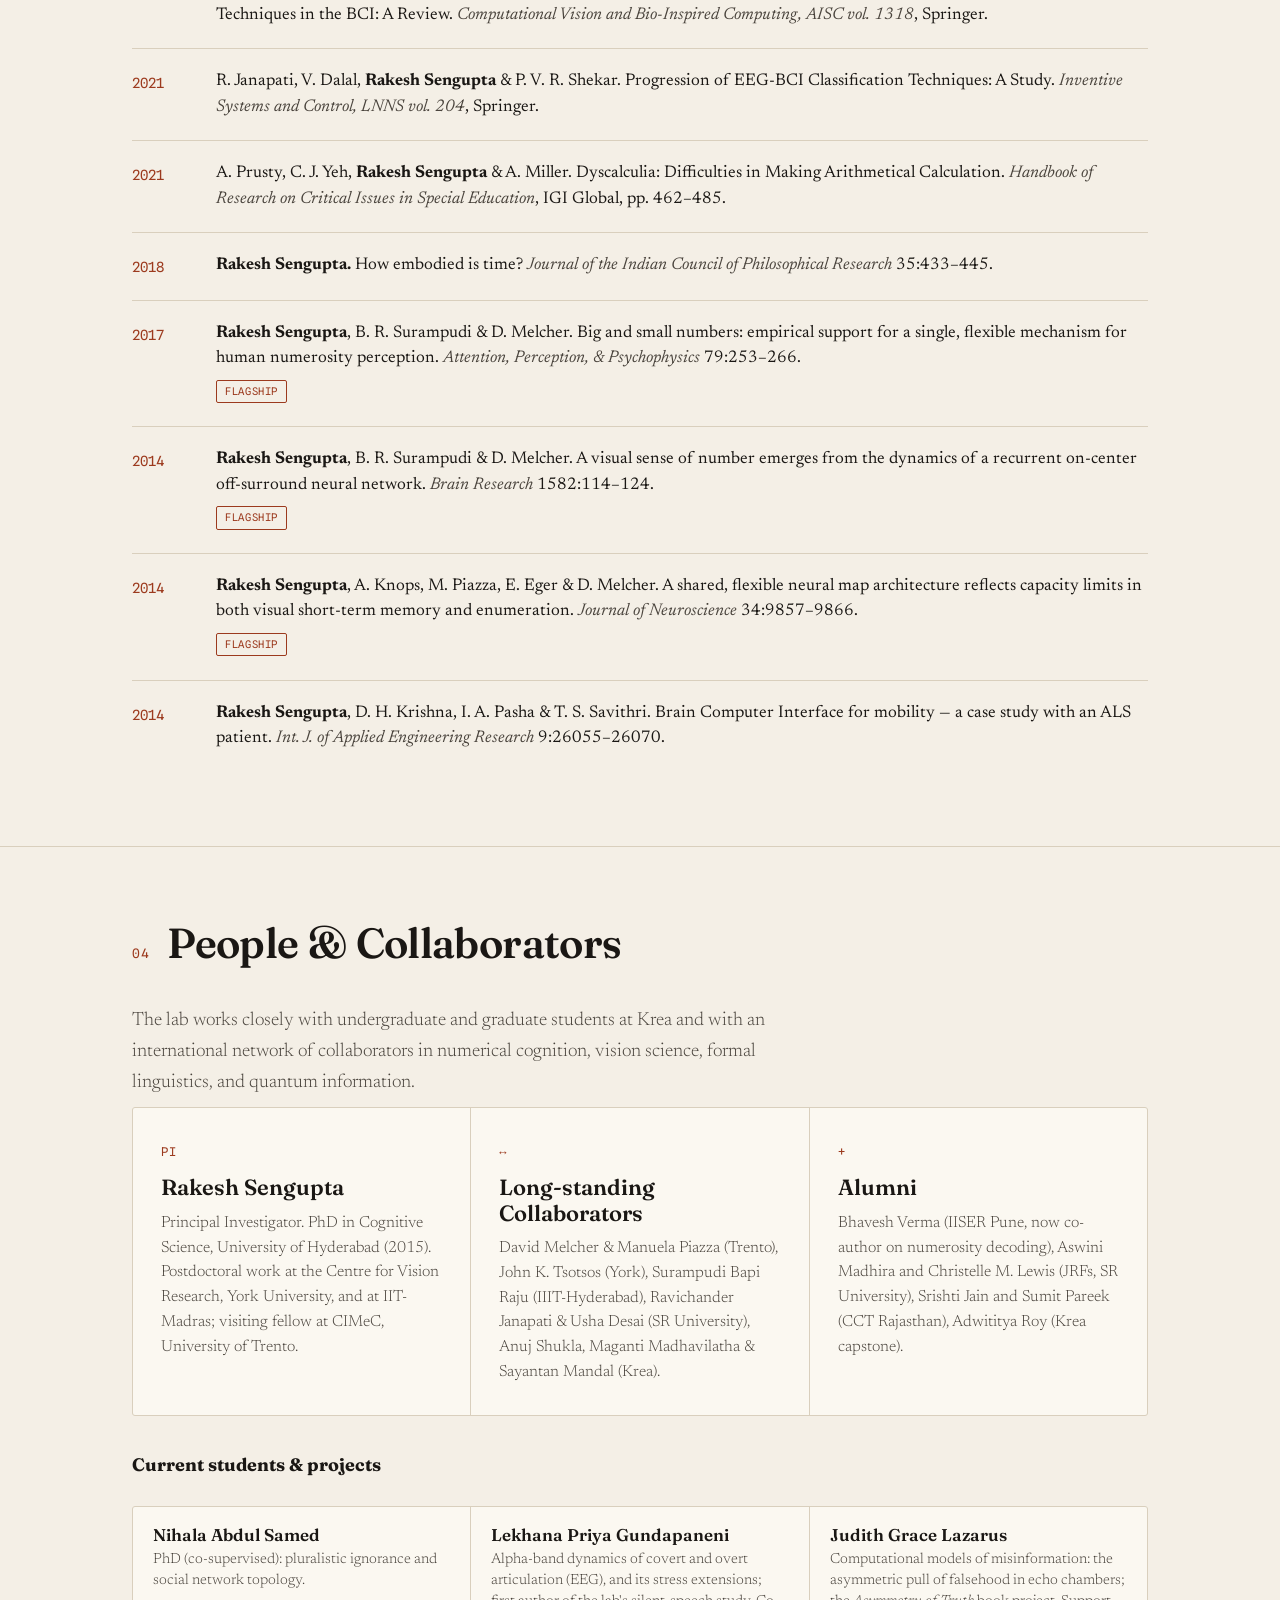
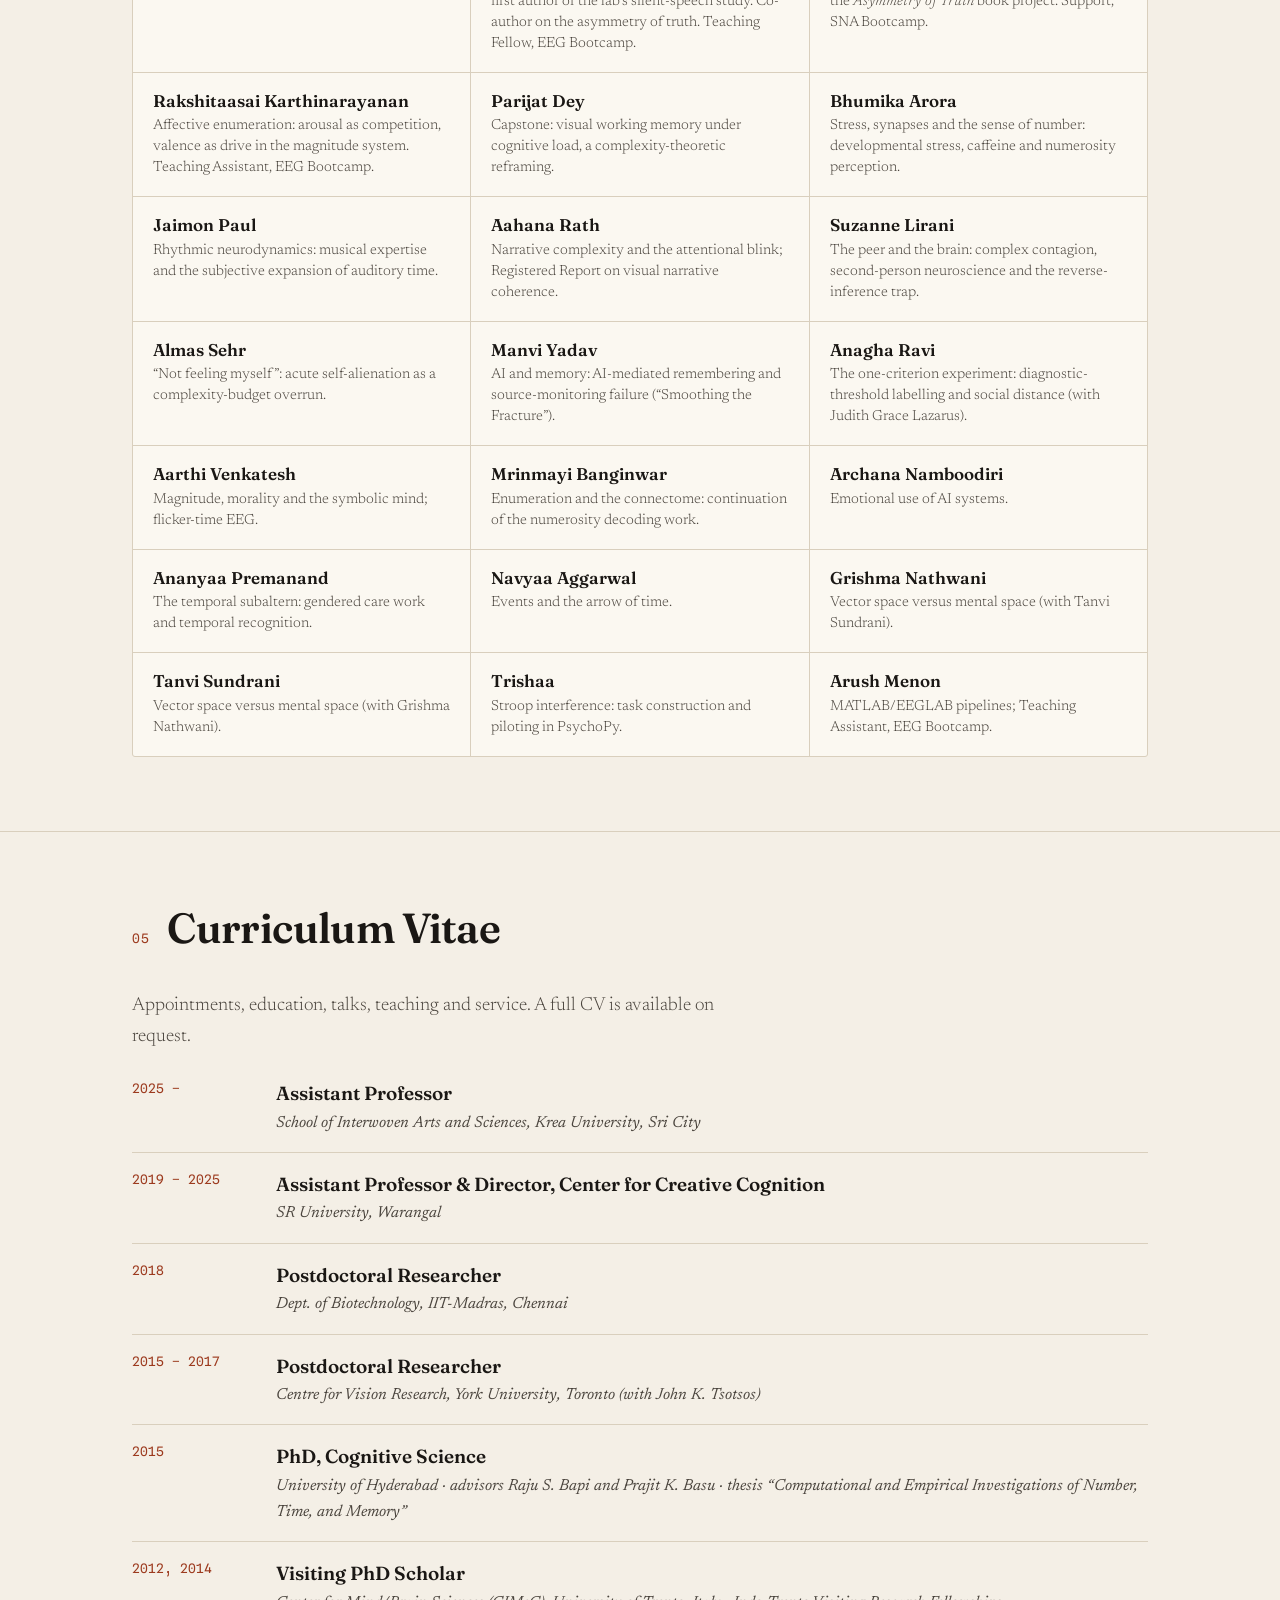
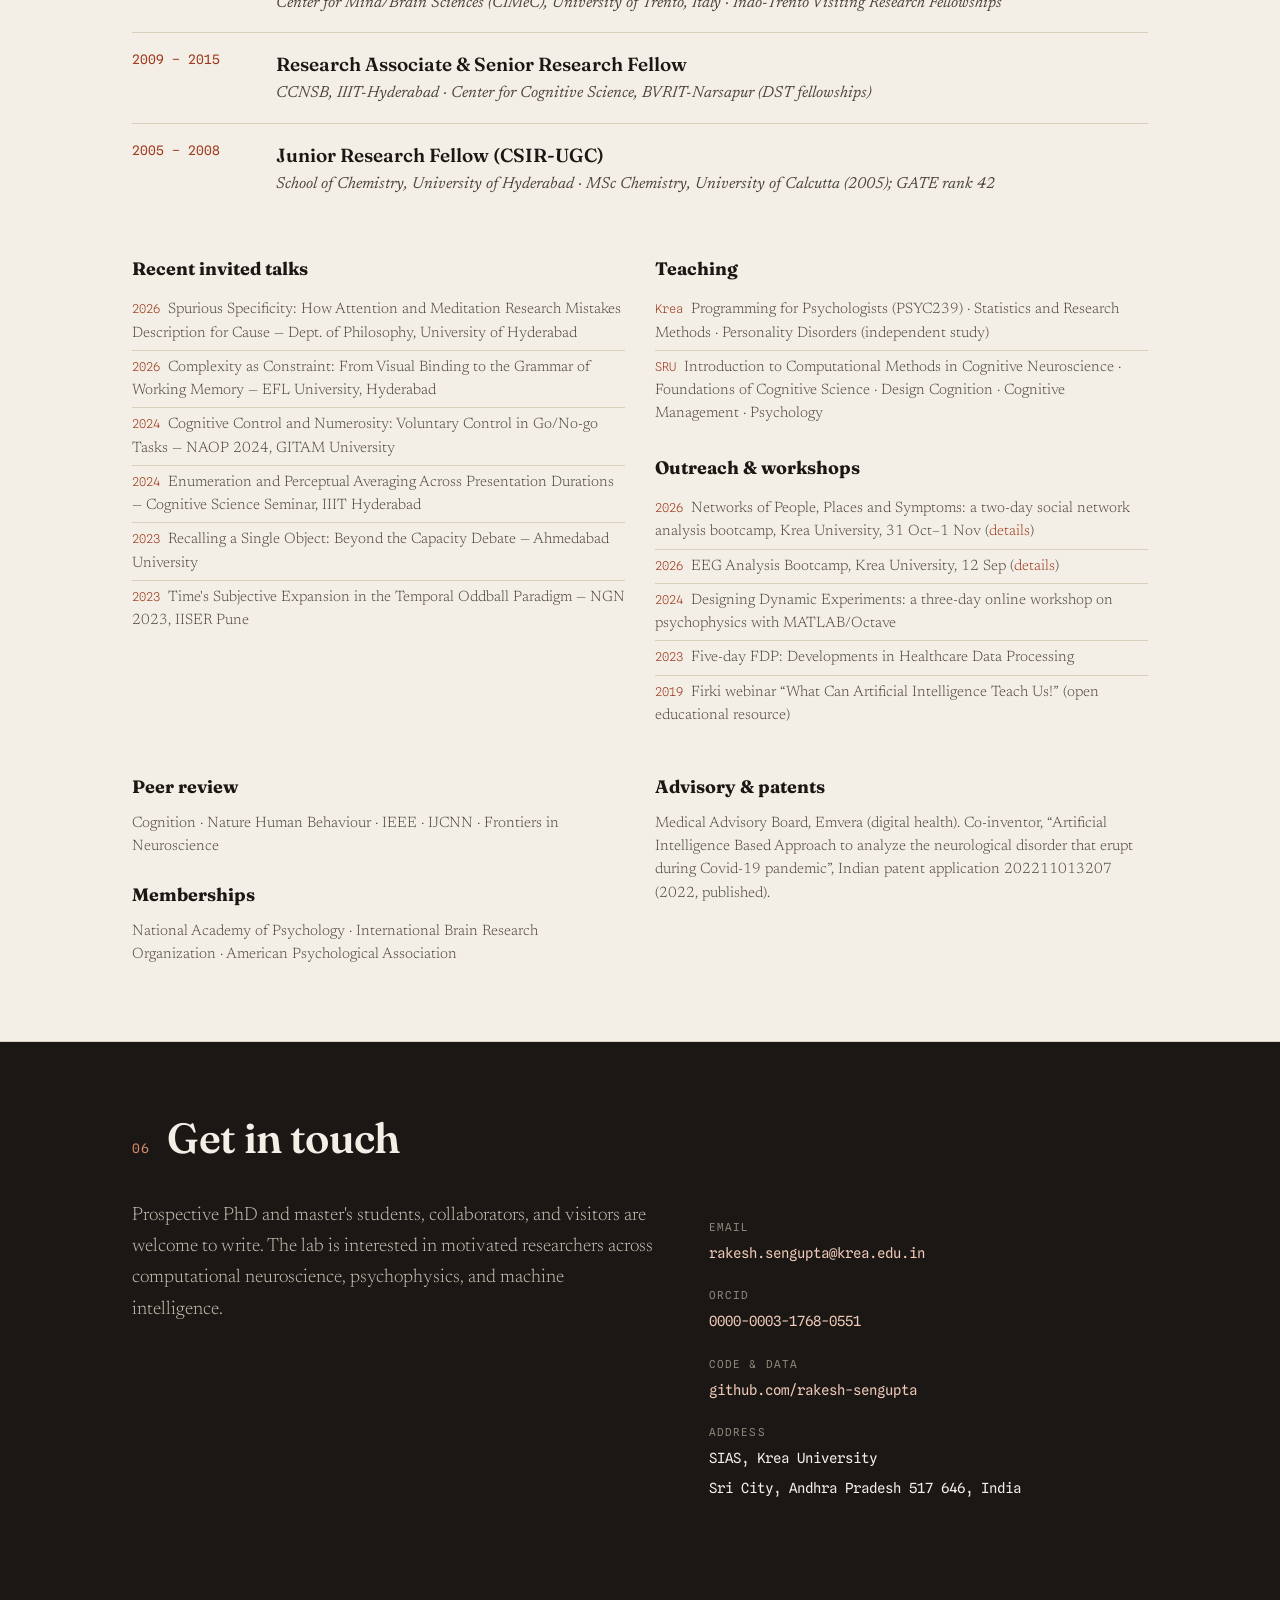
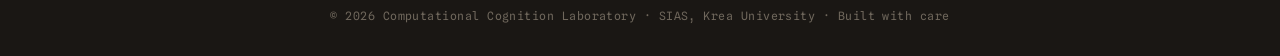
==== commit 72bacb78: "Add files via upload" ====
--- a/index.html
+++ b/index.html
@@ -8,7 +8,7 @@
 <link rel="preconnect" href="https://fonts.googleapis.com">
 <link rel="preconnect" href="https://fonts.gstatic.com" crossorigin>
 <link href="https://fonts.googleapis.com/css2?family=Fraunces:opsz,wght@9..144,400;9..144,500;9..144,600;9..144,700&family=Newsreader:opsz,wght@6..72,300;6..72,400;6..72,500;6..72,600&family=Spline+Sans+Mono:wght@400;500&display=swap" rel="stylesheet">
-<link rel="stylesheet" href="site.css">
+<link rel="stylesheet" href="site.css?v=20260917">
 </head>
 <body>
 
@@ -124,12 +124,12 @@
     <div class="feature reveal">
       <img src="assets/sna_ontologies.png" alt="Three near-identical network diagrams labelled observed tie, inferred tie and estimated association">
       <div class="fbody">
-        <div class="fkick">Two-day bootcamp · Upcoming</div>
+        <div class="fkick">Two-day bootcamp · Upcoming · Registration full</div>
         <h3>Networks of People, Places and Symptoms</h3>
         <div class="fdate">Saturday 31 October &amp; Sunday 1 November 2026 · 09:30–17:00 · SIAS, Krea University</div>
         <p>Qualitative and quantitative social network analysis, taught entirely by hand — no software, no coding, no prerequisites. Sixteen Florentine families, fourteen Indian Ocean ports, and a small social world each group maps itself, ending with the question the whole camp is built on: the same picture can mean a marriage, an inferred trade route, or a partial correlation, and nothing in the image tells you which.</p>
-        <a class="btn" href="sna-bootcamp.html#signup">Sign up</a>
-        <a class="btn ghost" href="sna-bootcamp.html">Programme</a>
+        <a class="btn" href="sna-bootcamp.html">Programme</a>
+        <a class="btn ghost" href="sna-bootcamp.html#signup">Waiting list</a>
       </div>
     </div>
 
--- a/site.css
+++ b/site.css
@@ -299,17 +299,65 @@
   .btn.disabled:hover{background:transparent;color:var(--ink-soft);border-color:var(--rule);}
 
   /* event photographs */
-  .photos{display:grid;grid-template-columns:repeat(3,1fr);gap:16px;margin-top:8px;}
-  .photos figure{margin:0;background:var(--card);border:1px solid var(--rule);border-radius:3px;padding:10px;}
-  .photos img{width:100%;aspect-ratio:3/2;object-fit:cover;display:block;border-radius:2px;
-    filter:saturate(.94);}
-  .photos figure.tall img{aspect-ratio:3/4;}
+  .photos{display:grid;grid-template-columns:repeat(3,minmax(0,1fr));gap:16px;margin-top:8px;}
+  .photos figure{margin:0;min-width:0;overflow:hidden;background:var(--card);
+    border:1px solid var(--rule);border-radius:3px;padding:10px;}
+  /* fixed-height frame: reliable in every browser, unlike bare aspect-ratio */
+  .photos img{display:block;width:100%;max-width:100%;height:210px;object-fit:cover;
+    object-position:center;border-radius:2px;filter:saturate(.94);background:var(--paper-deep);}
+  /* add class="tall" to a figure holding a portrait photo */
+  .photos figure.tall img{height:300px;}
+  /* add class="whole" to show a photo uncropped, letterboxed on the paper ground */
+  .photos figure.whole img{object-fit:contain;}
+  .photos figcaption{margin-top:8px;overflow-wrap:anywhere;}
   .pastbadge{display:inline-block;font-family:'Spline Sans Mono',monospace;font-size:12px;
     letter-spacing:.06em;text-transform:uppercase;background:var(--teal);color:#fff;
     padding:7px 12px;border-radius:2px;margin-left:8px;}
   @media(max-width:820px){
     .signup-grid{grid-template-columns:1fr;gap:26px;}
-    .photos{grid-template-columns:1fr 1fr;}
+    .photos{grid-template-columns:repeat(2,minmax(0,1fr));}
+    .photos img{height:180px;} .photos figure.tall img{height:260px;}
     nav ul.open{max-height:460px;}
   }
-  @media(max-width:480px){ .photos{grid-template-columns:1fr;} }
+  @media(max-width:480px){
+    .photos{grid-template-columns:minmax(0,1fr);}
+    .photos img{height:220px;} .photos figure.tall img{height:300px;}
+  }
+
+  /* ---------- expression-of-interest form ---------- */
+  .eoi{margin-top:26px;background:var(--card);border:1px solid var(--rule);
+    border-left:3px solid var(--teal);border-radius:0 3px 3px 0;padding:26px 28px;max-width:860px;}
+  .eoi .frow{display:grid;grid-template-columns:repeat(2,minmax(0,1fr));gap:18px;}
+  .eoi .fld{display:block;margin-bottom:18px;min-width:0;}
+  .eoi .fld > span, .eoi legend{display:block;font-family:'Spline Sans Mono',monospace;font-size:11.5px;
+    letter-spacing:.07em;text-transform:uppercase;color:var(--ink-soft);margin-bottom:7px;}
+  .eoi .fld > span i, .eoi legend i{font-style:normal;text-transform:none;letter-spacing:0;
+    font-size:11px;color:var(--accent);margin-left:6px;}
+  .eoi input[type=text], .eoi input[type=email], .eoi select, .eoi textarea{
+    width:100%;max-width:100%;box-sizing:border-box;font:inherit;font-size:16px;font-weight:300;
+    color:var(--ink);background:var(--paper);border:1px solid var(--rule);border-radius:2px;
+    padding:11px 12px;transition:border-color .15s,box-shadow .15s;}
+  .eoi textarea{resize:vertical;line-height:1.55;}
+  .eoi input:focus, .eoi select:focus, .eoi textarea:focus{outline:none;border-color:var(--teal);
+    box-shadow:0 0 0 3px rgba(31,78,70,.13);}
+  .eoi input:disabled, .eoi select:disabled{opacity:.5;}
+  .eoi fieldset.radios{border:0;padding:0;margin:0 0 18px;}
+  .eoi .opt{display:inline-flex;align-items:center;gap:9px;margin-right:22px;font-size:16px;font-weight:300;cursor:pointer;}
+  .eoi .opt input{accent-color:var(--teal);width:17px;height:17px;}
+  .eoi .subblock{border-left:2px solid var(--rule);padding-left:18px;margin:0 0 4px;}
+  .eoi .hint{display:block;font-family:'Spline Sans Mono',monospace;font-size:11px;
+    color:var(--ink-soft);font-style:normal;margin-top:5px;text-align:right;}
+  .eoi .fsubmit{display:flex;align-items:center;gap:16px;flex-wrap:wrap;margin-top:6px;}
+  .eoi .fsubmit .btn{margin:0;}
+  .eoi .fnote{font-size:14px;font-weight:300;color:var(--ink-soft);}
+  .fmsg{margin-top:16px;font-size:16px;font-weight:300;line-height:1.6;}
+  .fmsg:empty{margin:0;}
+  .fmsg.ok{border-left:3px solid var(--teal);padding:14px 16px;background:var(--paper);}
+  .fmsg.bad{border-left:3px solid var(--accent);padding:14px 16px;background:var(--paper);}
+  @media(max-width:700px){
+    .eoi{padding:20px 18px;}
+    .eoi .frow{grid-template-columns:minmax(0,1fr);gap:0;}
+  }
+  .signup-box .contact-pair{display:flex;flex-direction:column;gap:6px;margin-top:14px;}
+  .signup-box .contact-pair a{font-family:'Spline Sans Mono',monospace;font-size:13.5px;
+    color:var(--teal);word-break:break-all;}
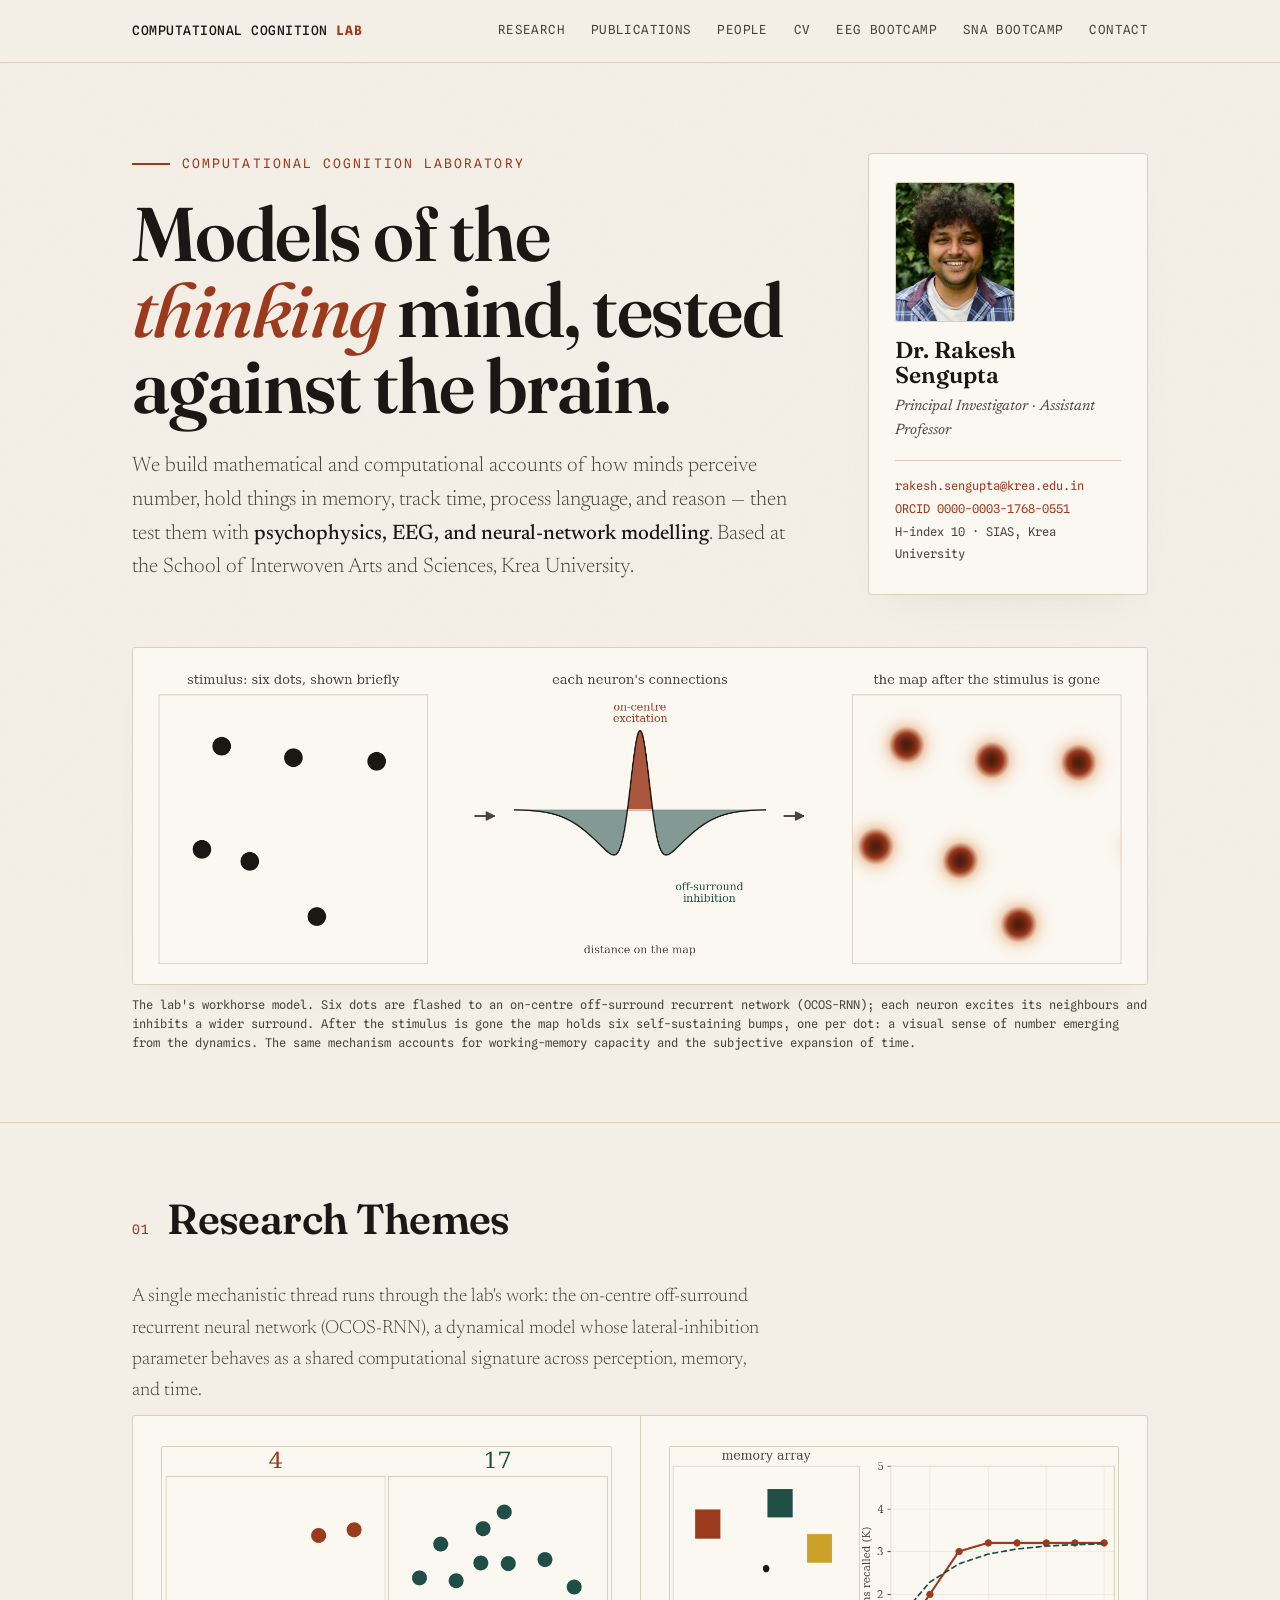
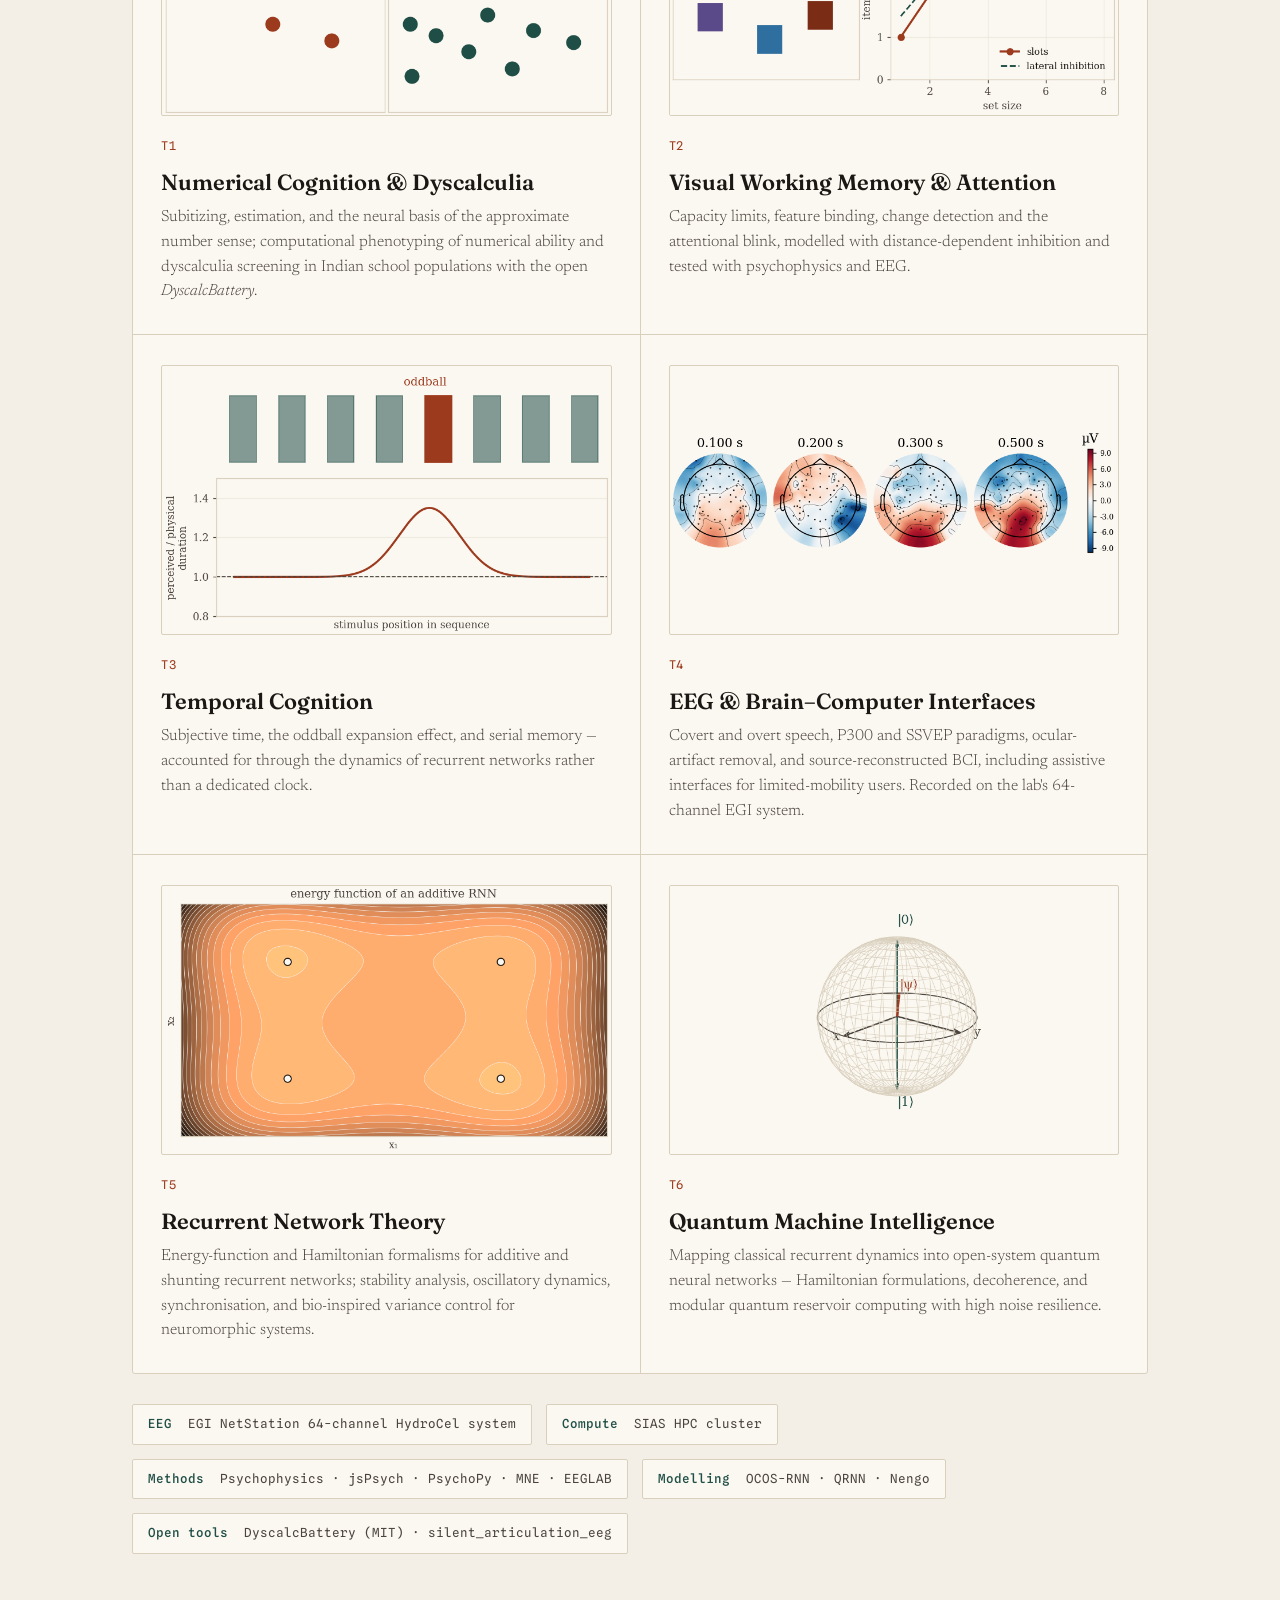
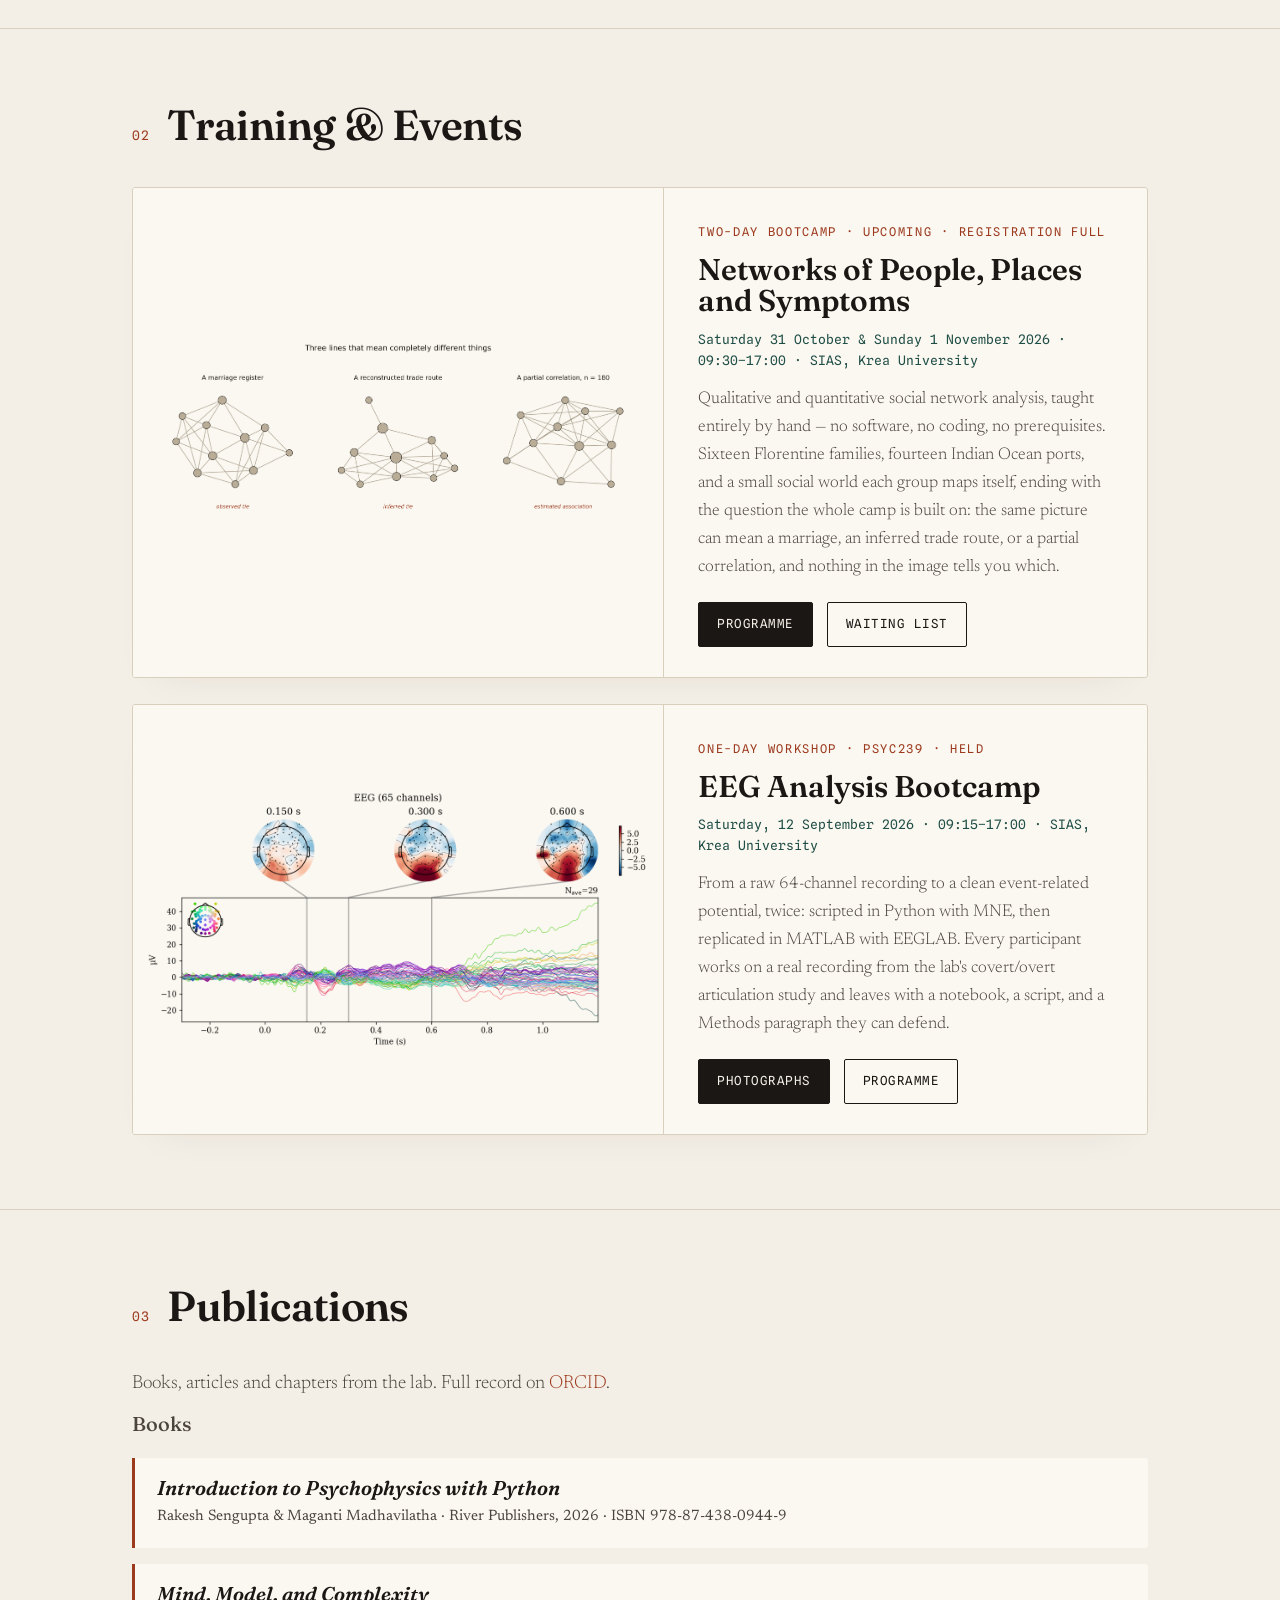
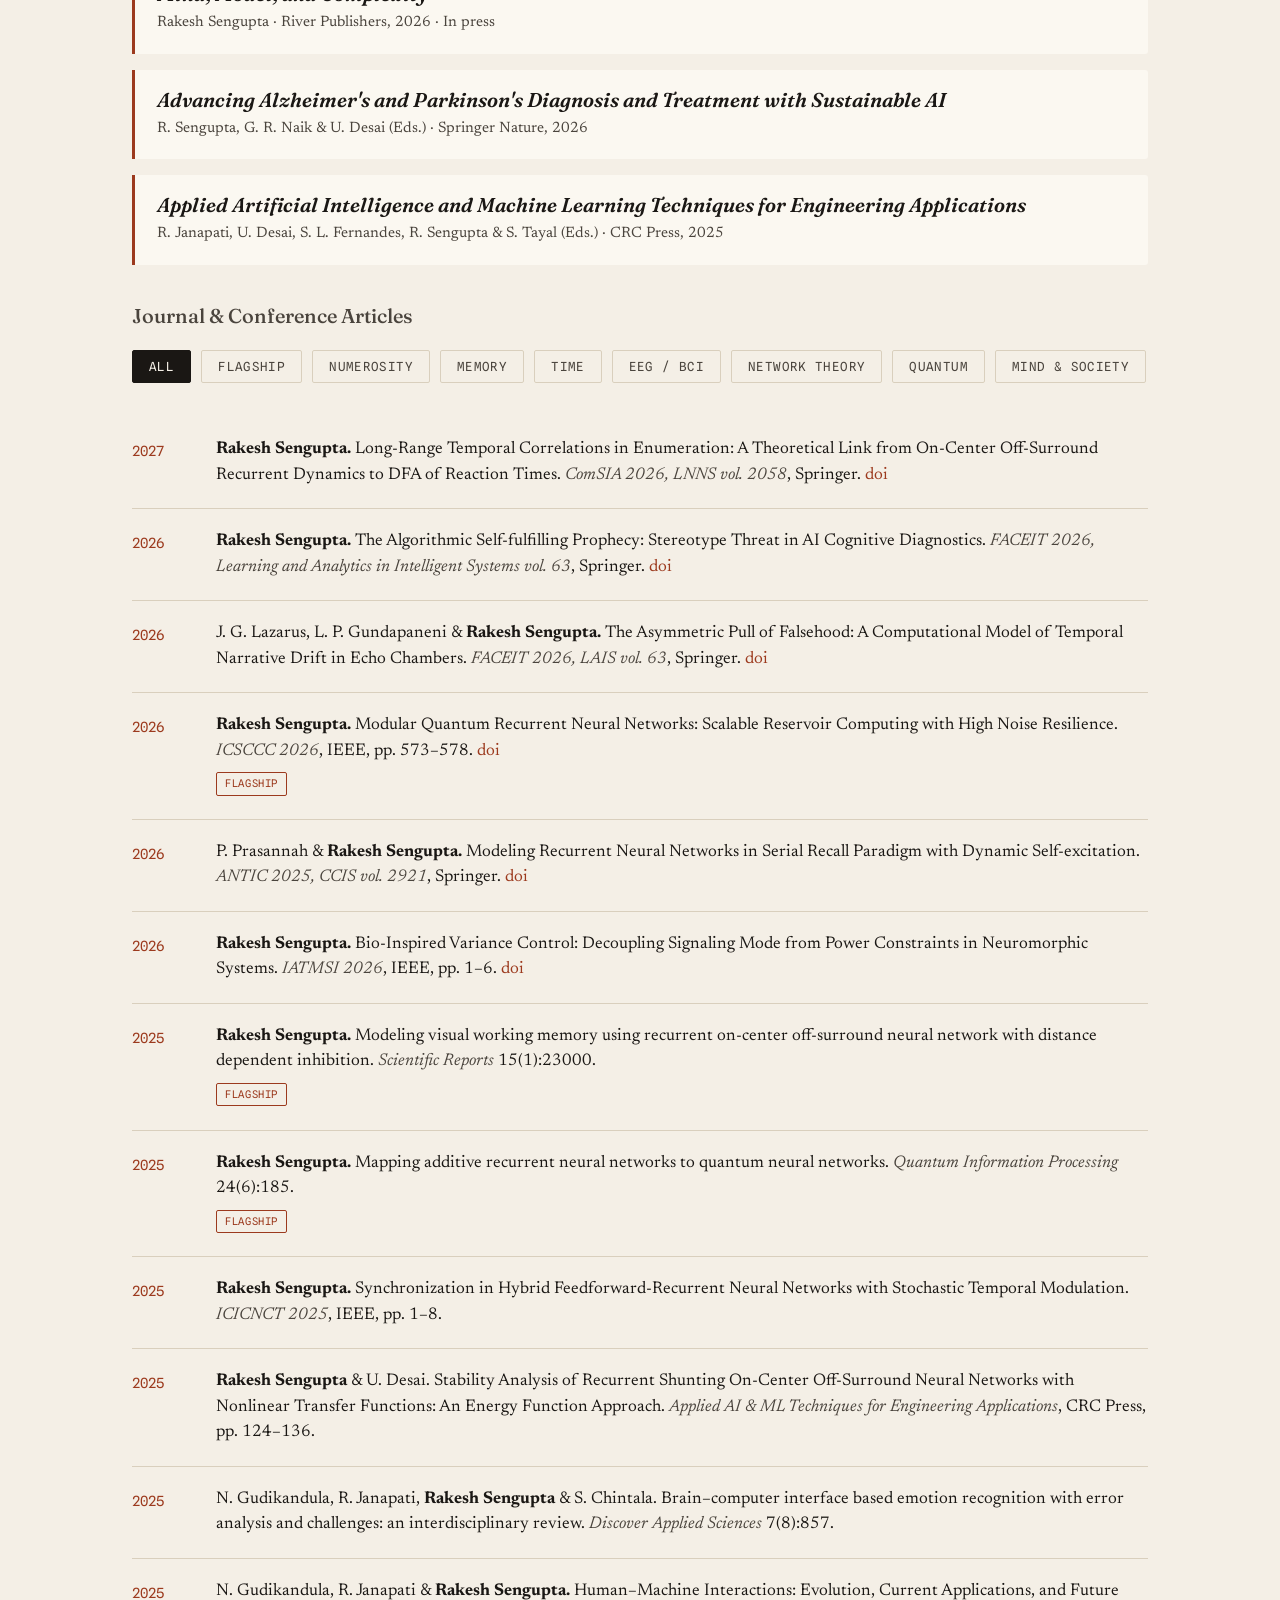
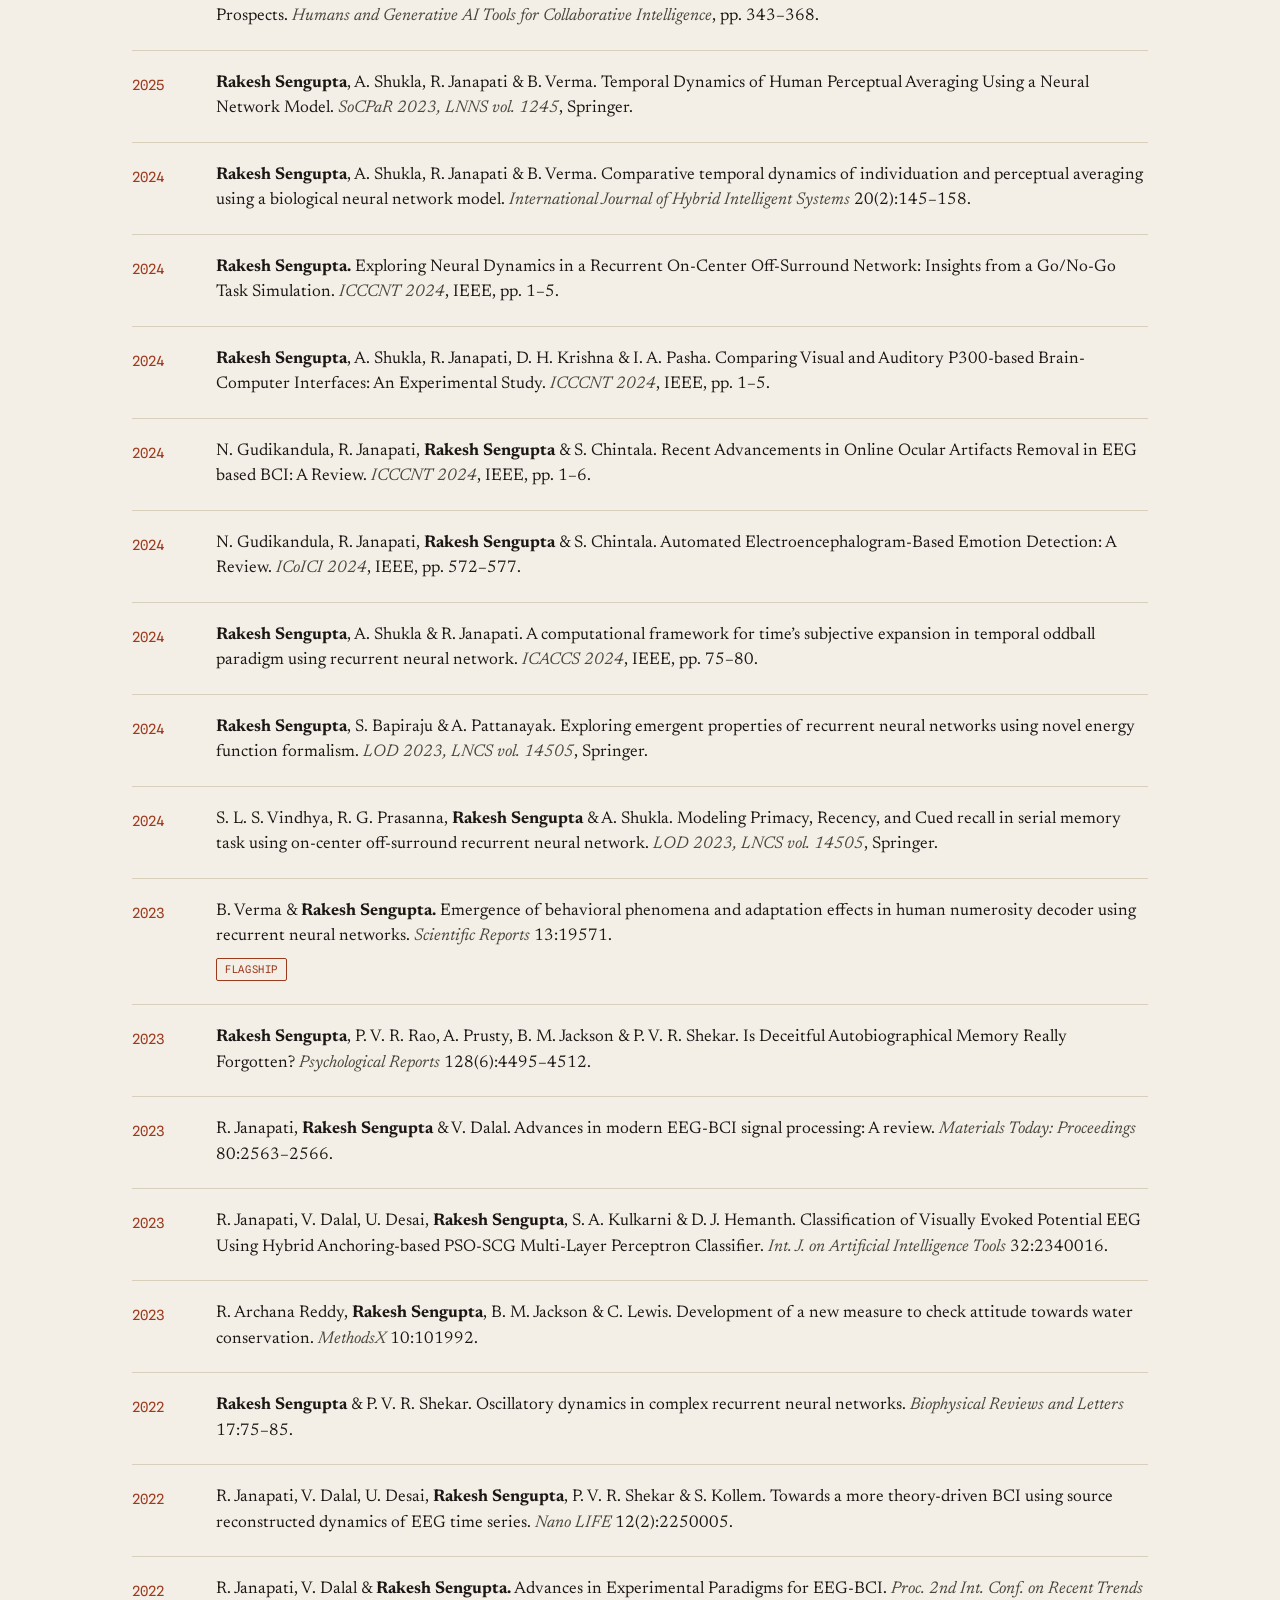
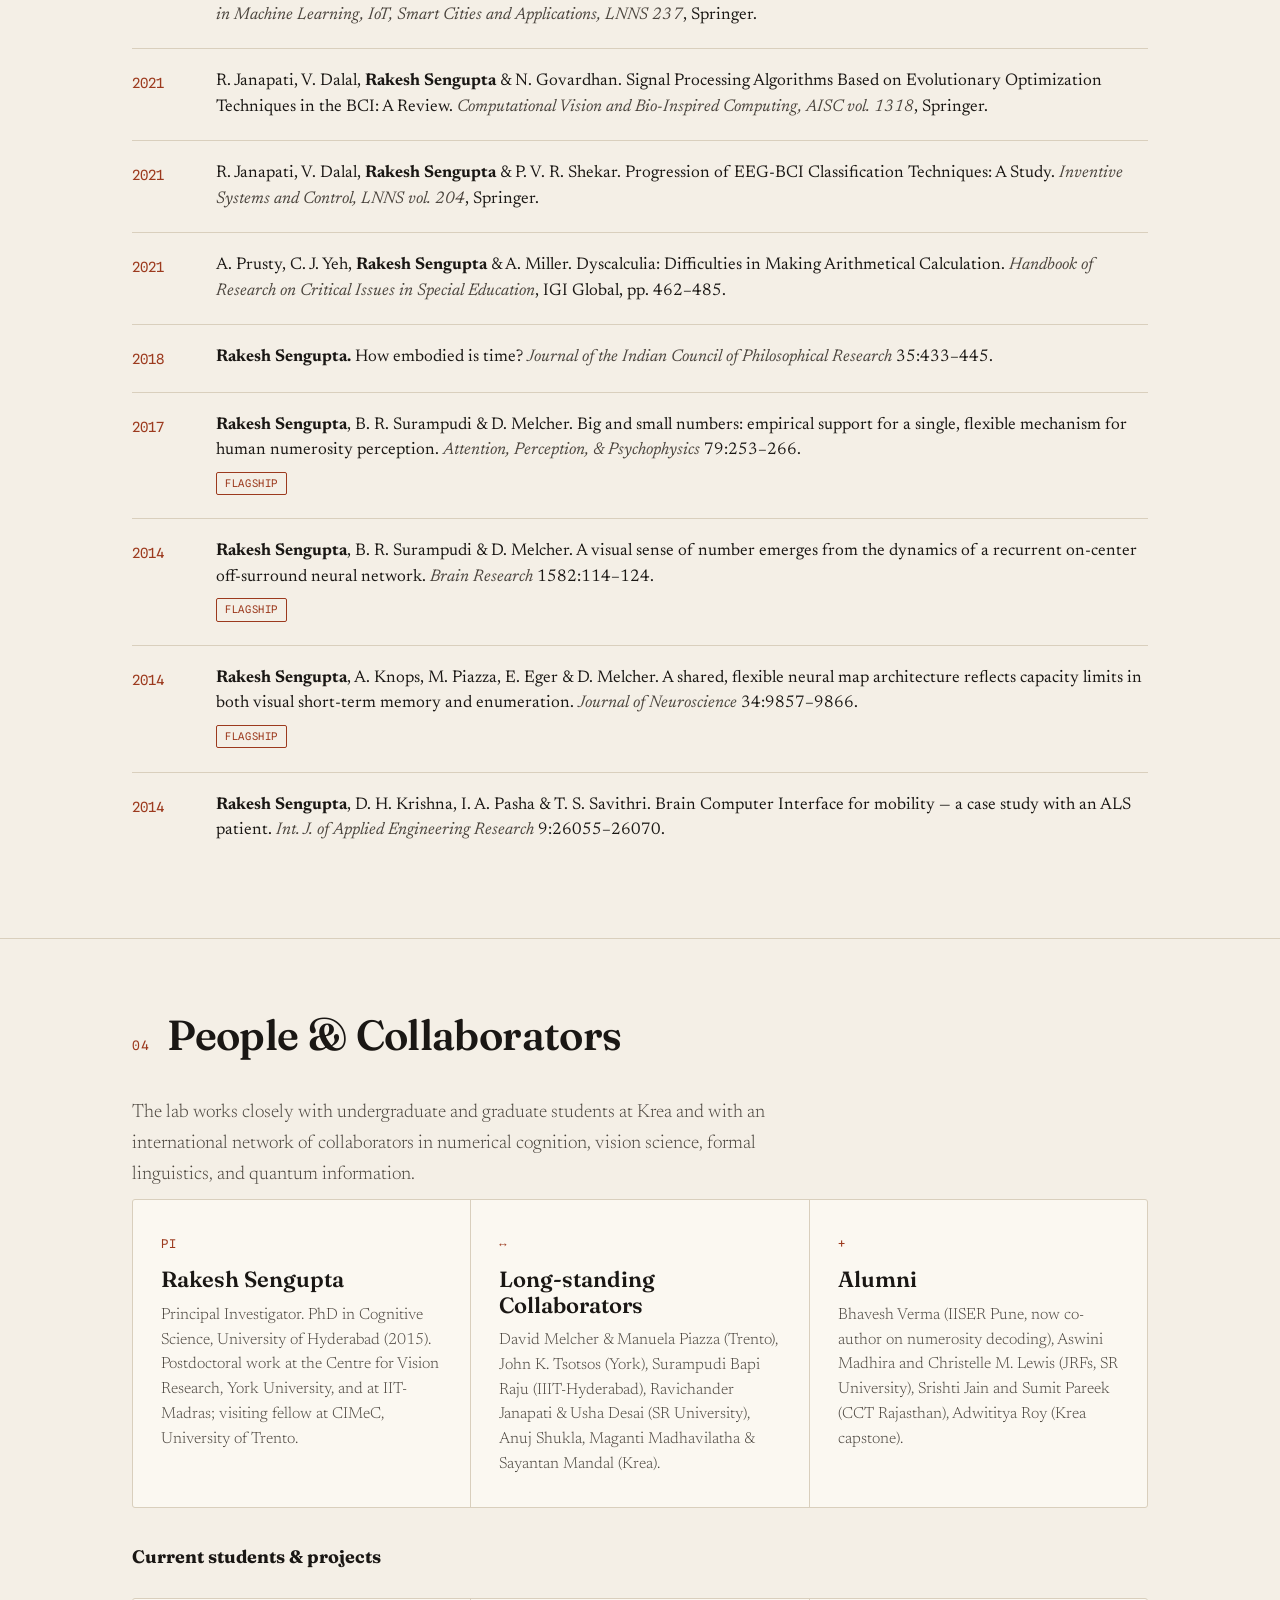
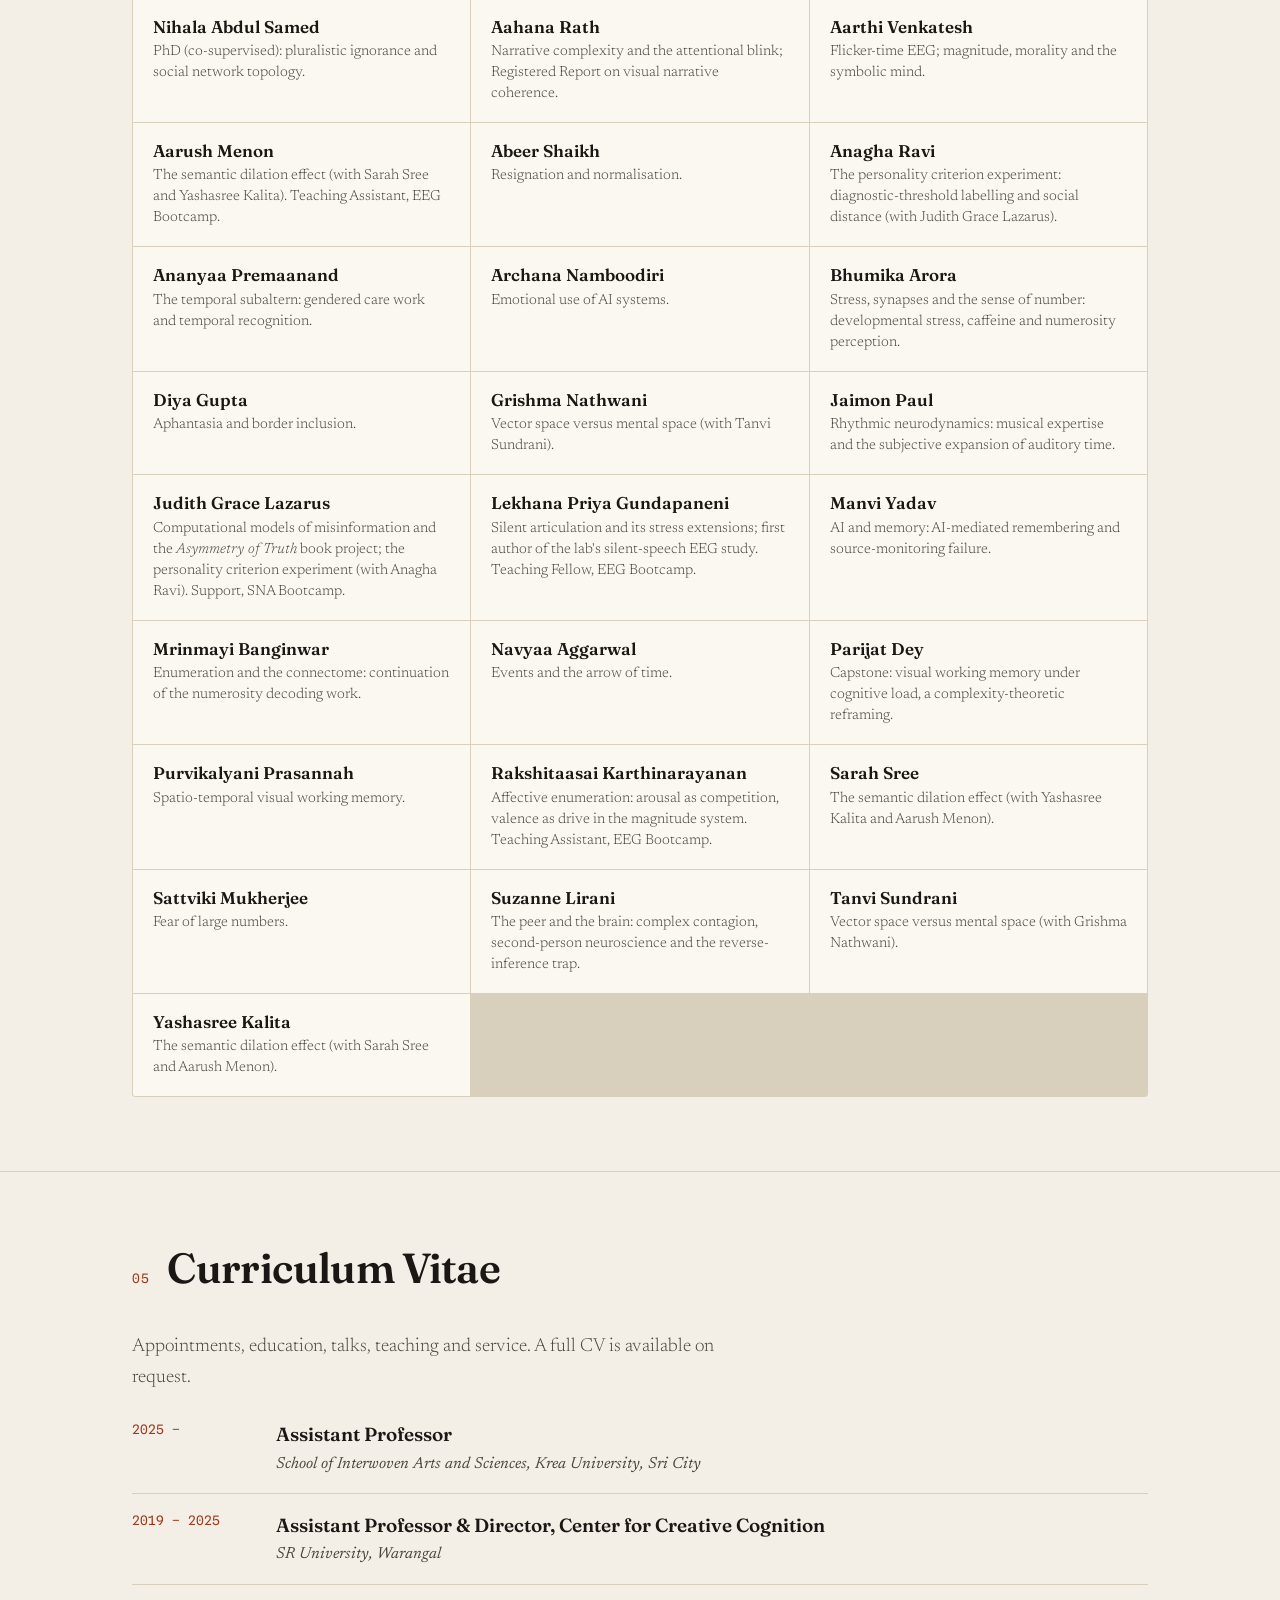
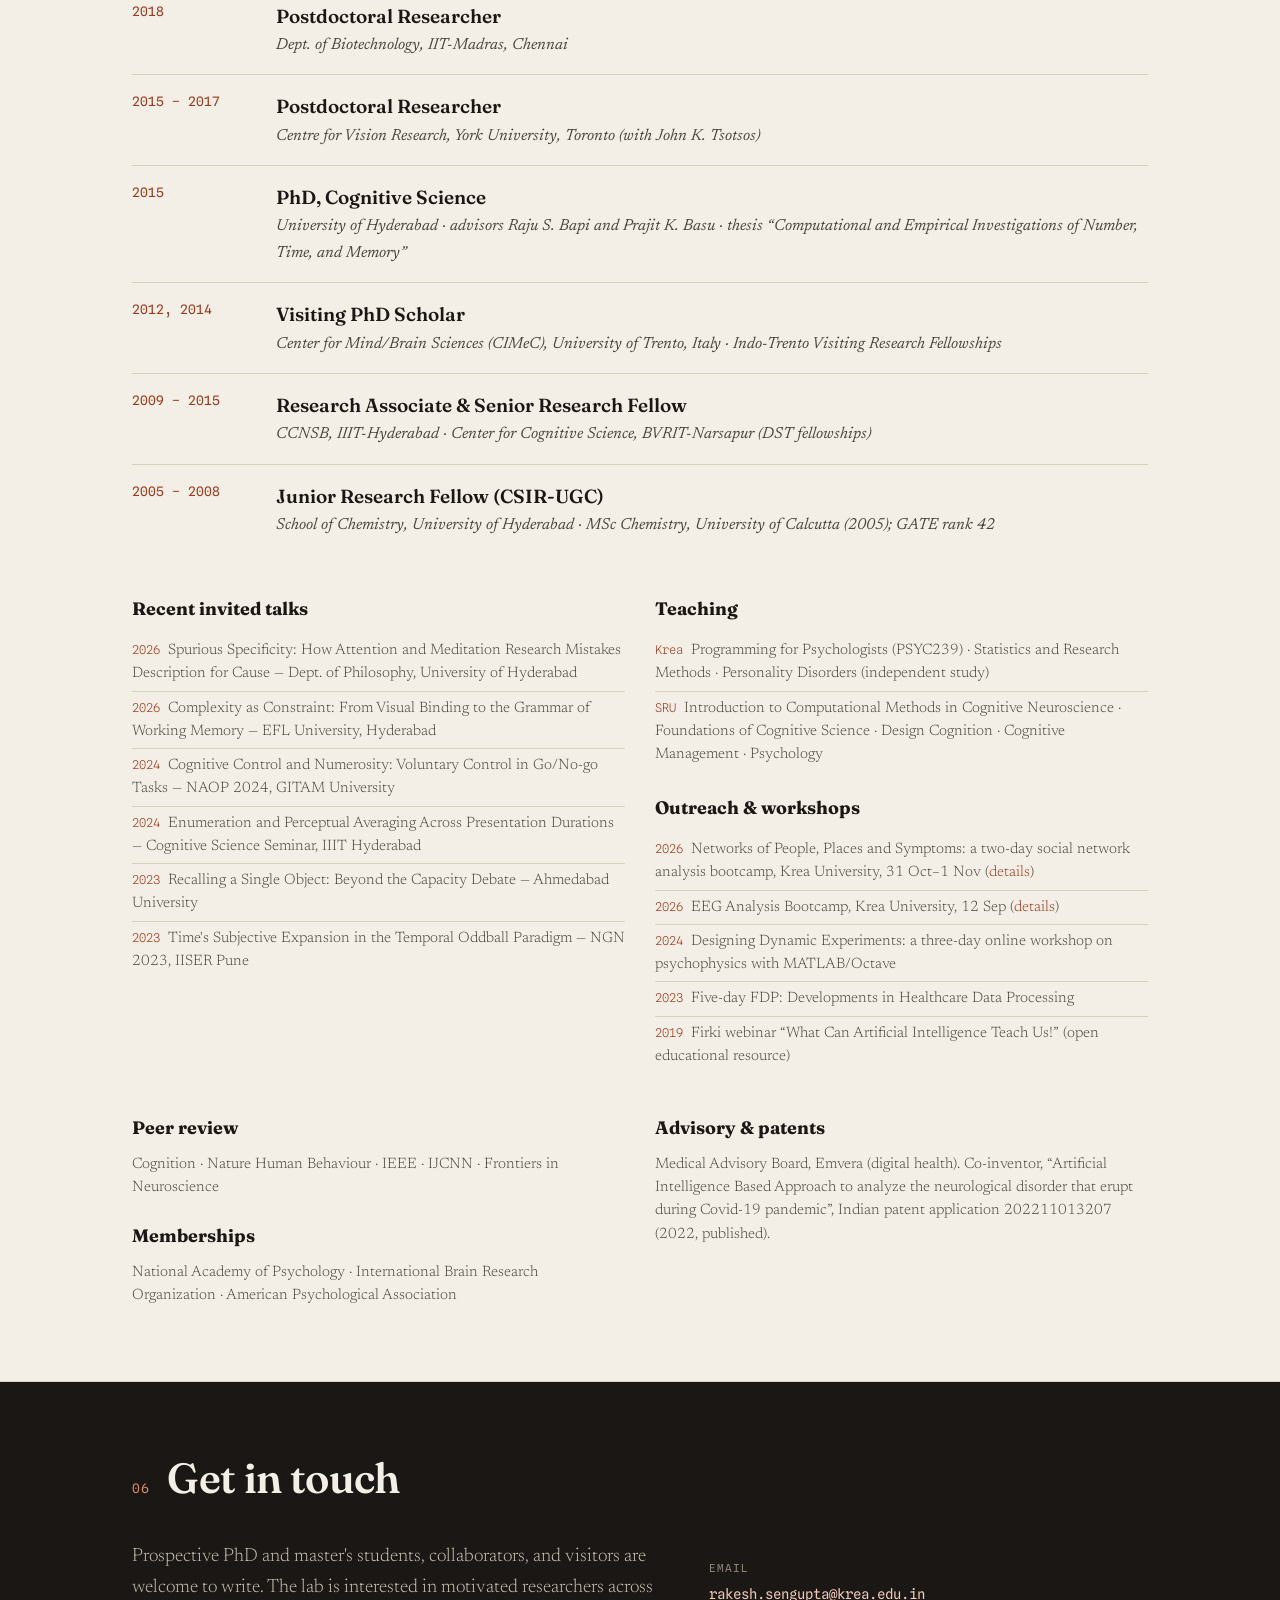
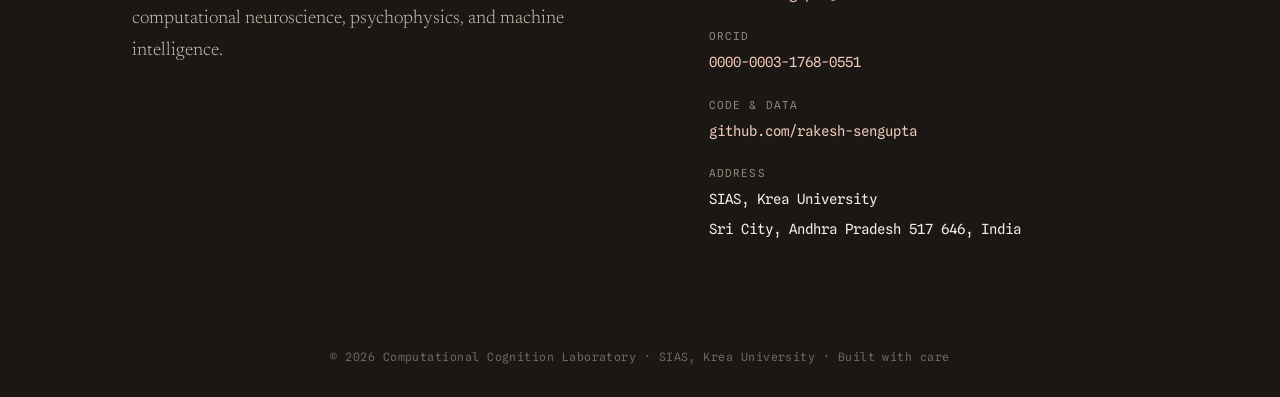
==== commit 86df1c31: "Update student and publication information in index.html" ====
--- a/index.html
+++ b/index.html
@@ -223,26 +223,30 @@
     <h3 class="sub-h reveal" style="margin-top:34px;">Current students &amp; projects</h3>
     <div class="plist reveal">
       <div class="p"><b>Nihala Abdul Samed</b><span>PhD (co-supervised): pluralistic ignorance and social network topology.</span></div>
-      <div class="p"><b>Lekhana Priya Gundapaneni</b><span>Alpha-band dynamics of covert and overt articulation (EEG), and its stress extensions; first author of the lab's silent-speech study. Co-author on the asymmetry of truth. Teaching Fellow, EEG Bootcamp.</span></div>
-      <div class="p"><b>Judith Grace Lazarus</b><span>Computational models of misinformation: the asymmetric pull of falsehood in echo chambers; the <em>Asymmetry of Truth</em> book project. Support, SNA Bootcamp.</span></div>
+      <div class="p"><b>Aahana Rath</b><span>Narrative complexity and the attentional blink; Registered Report on visual narrative coherence.</span></div>
+      <div class="p"><b>Aarthi Venkatesh</b><span>Flicker-time EEG; magnitude, morality and the symbolic mind.</span></div>
+      <div class="p"><b>Aarush Menon</b><span>The semantic dilation effect (with Sarah Sree and Yashasree Kalita). Teaching Assistant, EEG Bootcamp.</span></div>
+      <div class="p"><b>Abeer Shaikh</b><span>Resignation and normalisation.</span></div>
+      <div class="p"><b>Anagha Ravi</b><span>The personality criterion experiment: diagnostic-threshold labelling and social distance (with Judith Grace Lazarus).</span></div>
+      <div class="p"><b>Ananyaa Premaanand</b><span>The temporal subaltern: gendered care work and temporal recognition.</span></div>
+      <div class="p"><b>Archana Namboodiri</b><span>Emotional use of AI systems.</span></div>
+      <div class="p"><b>Bhumika Arora</b><span>Stress, synapses and the sense of number: developmental stress, caffeine and numerosity perception.</span></div>
+      <div class="p"><b>Diya Gupta</b><span>Aphantasia and border inclusion.</span></div>
+      <div class="p"><b>Grishma Nathwani</b><span>Vector space versus mental space (with Tanvi Sundrani).</span></div>
+      <div class="p"><b>Jaimon Paul</b><span>Rhythmic neurodynamics: musical expertise and the subjective expansion of auditory time.</span></div>
+      <div class="p"><b>Judith Grace Lazarus</b><span>Computational models of misinformation and the <em>Asymmetry of Truth</em> book project; the personality criterion experiment (with Anagha Ravi). Support, SNA Bootcamp.</span></div>
+      <div class="p"><b>Lekhana Priya Gundapaneni</b><span>Silent articulation and its stress extensions; first author of the lab's silent-speech EEG study. Teaching Fellow, EEG Bootcamp.</span></div>
+      <div class="p"><b>Manvi Yadav</b><span>AI and memory: AI-mediated remembering and source-monitoring failure.</span></div>
+      <div class="p"><b>Mrinmayi Banginwar</b><span>Enumeration and the connectome: continuation of the numerosity decoding work.</span></div>
+      <div class="p"><b>Navyaa Aggarwal</b><span>Events and the arrow of time.</span></div>
+      <div class="p"><b>Parijat Dey</b><span>Capstone: visual working memory under cognitive load, a complexity-theoretic reframing.</span></div>
+      <div class="p"><b>Purvikalyani Prasannah</b><span>Spatio-temporal visual working memory.</span></div>
       <div class="p"><b>Rakshitaasai Karthinarayanan</b><span>Affective enumeration: arousal as competition, valence as drive in the magnitude system. Teaching Assistant, EEG Bootcamp.</span></div>
-      <div class="p"><b>Parijat Dey</b><span>Capstone: visual working memory under cognitive load, a complexity-theoretic reframing.</span></div>
-      <div class="p"><b>Bhumika Arora</b><span>Stress, synapses and the sense of number: developmental stress, caffeine and numerosity perception.</span></div>
-      <div class="p"><b>Jaimon Paul</b><span>Rhythmic neurodynamics: musical expertise and the subjective expansion of auditory time.</span></div>
-      <div class="p"><b>Aahana Rath</b><span>Narrative complexity and the attentional blink; Registered Report on visual narrative coherence.</span></div>
+      <div class="p"><b>Sarah Sree</b><span>The semantic dilation effect (with Yashasree Kalita and Aarush Menon).</span></div>
+      <div class="p"><b>Sattviki Mukherjee</b><span>Fear of large numbers.</span></div>
       <div class="p"><b>Suzanne Lirani</b><span>The peer and the brain: complex contagion, second-person neuroscience and the reverse-inference trap.</span></div>
-      <div class="p"><b>Almas Sehr</b><span>“Not feeling myself”: acute self-alienation as a complexity-budget overrun.</span></div>
-      <div class="p"><b>Manvi Yadav</b><span>AI and memory: AI-mediated remembering and source-monitoring failure (“Smoothing the Fracture”).</span></div>
-      <div class="p"><b>Anagha Ravi</b><span>The one-criterion experiment: diagnostic-threshold labelling and social distance (with Judith Grace Lazarus).</span></div>
-      <div class="p"><b>Aarthi Venkatesh</b><span>Magnitude, morality and the symbolic mind; flicker-time EEG.</span></div>
-      <div class="p"><b>Mrinmayi Banginwar</b><span>Enumeration and the connectome: continuation of the numerosity decoding work.</span></div>
-      <div class="p"><b>Archana Namboodiri</b><span>Emotional use of AI systems.</span></div>
-      <div class="p"><b>Ananyaa Premanand</b><span>The temporal subaltern: gendered care work and temporal recognition.</span></div>
-      <div class="p"><b>Navyaa Aggarwal</b><span>Events and the arrow of time.</span></div>
-      <div class="p"><b>Grishma Nathwani</b><span>Vector space versus mental space (with Tanvi Sundrani).</span></div>
       <div class="p"><b>Tanvi Sundrani</b><span>Vector space versus mental space (with Grishma Nathwani).</span></div>
-      <div class="p"><b>Trishaa</b><span>Stroop interference: task construction and piloting in PsychoPy.</span></div>
-      <div class="p"><b>Arush Menon</b><span>MATLAB/EEGLAB pipelines; Teaching Assistant, EEG Bootcamp.</span></div>
+      <div class="p"><b>Yashasree Kalita</b><span>The semantic dilation effect (with Sarah Sree and Aarush Menon).</span></div>
     </div>
   </div>
 </section>
@@ -342,6 +346,7 @@
 <script>
   /* ---------- publication data (from CV, Sept 2026) ---------- */
   const pubs = [
+    {y:"2027", cats:["numerosity","theory"], html:'<strong>Rakesh Sengupta.</strong> Long-Range Temporal Correlations in Enumeration: A Theoretical Link from On-Center Off-Surround Recurrent Dynamics to DFA of Reaction Times. <span class="venue">ComSIA 2026, LNNS vol. 2058</span>, Springer. <a href="https://doi.org/10.1007/978-3-032-31170-2_10" target="_blank" rel="noopener">doi</a>'},
     {y:"2026", cats:["society"], html:'<strong>Rakesh Sengupta.</strong> The Algorithmic Self-fulfilling Prophecy: Stereotype Threat in AI Cognitive Diagnostics. <span class="venue">FACEIT 2026, Learning and Analytics in Intelligent Systems vol. 63</span>, Springer. <a href="https://doi.org/10.1007/978-3-032-29501-9_21" target="_blank" rel="noopener">doi</a>'},
     {y:"2026", cats:["society","theory"], html:'J. G. Lazarus, L. P. Gundapaneni &amp; <strong>Rakesh Sengupta.</strong> The Asymmetric Pull of Falsehood: A Computational Model of Temporal Narrative Drift in Echo Chambers. <span class="venue">FACEIT 2026, LAIS vol. 63</span>, Springer. <a href="https://doi.org/10.1007/978-3-032-29501-9_20" target="_blank" rel="noopener">doi</a>'},
     {y:"2026", cats:["quantum","flagship"], html:'<strong>Rakesh Sengupta.</strong> Modular Quantum Recurrent Neural Networks: Scalable Reservoir Computing with High Noise Resilience. <span class="venue">ICSCCC 2026</span>, IEEE, pp. 573–578. <a href="https://doi.org/10.1109/ICSCCC69031.2026.11600184" target="_blank" rel="noopener">doi</a>', tag:"Flagship"},
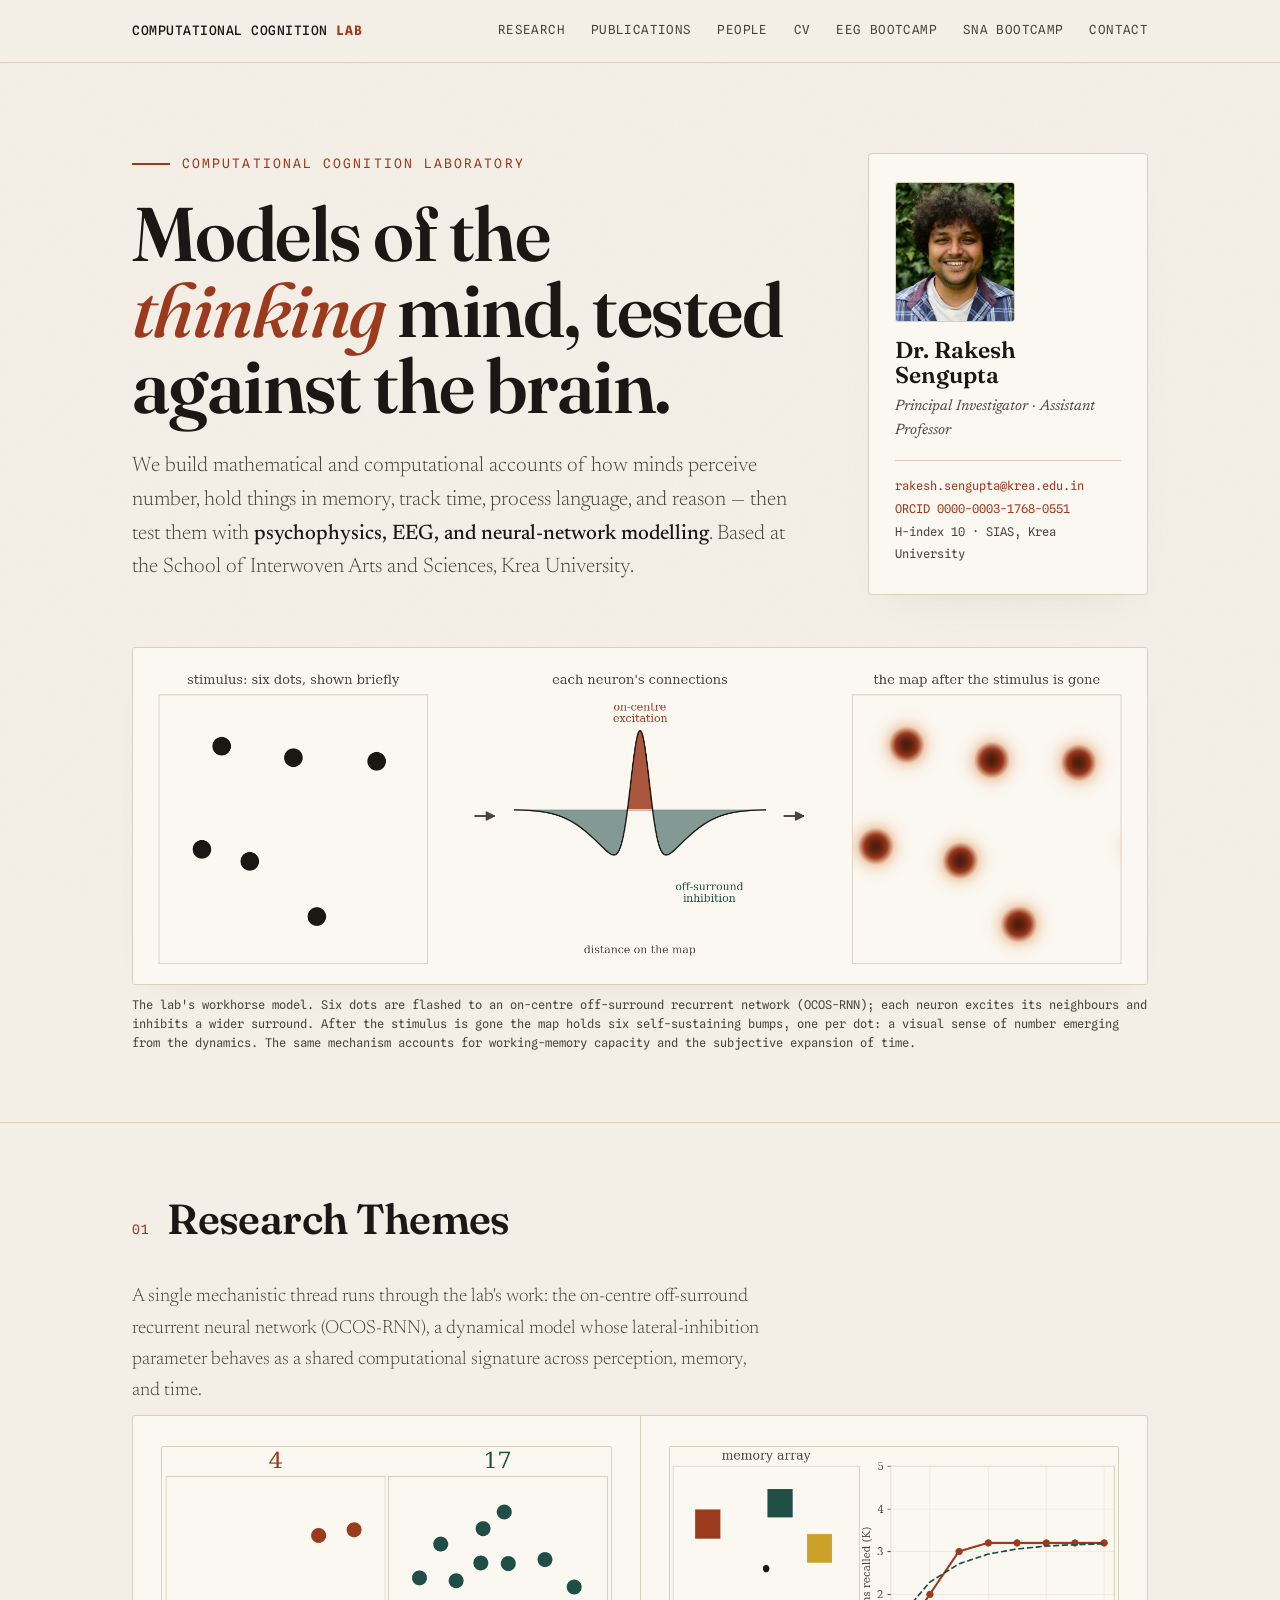
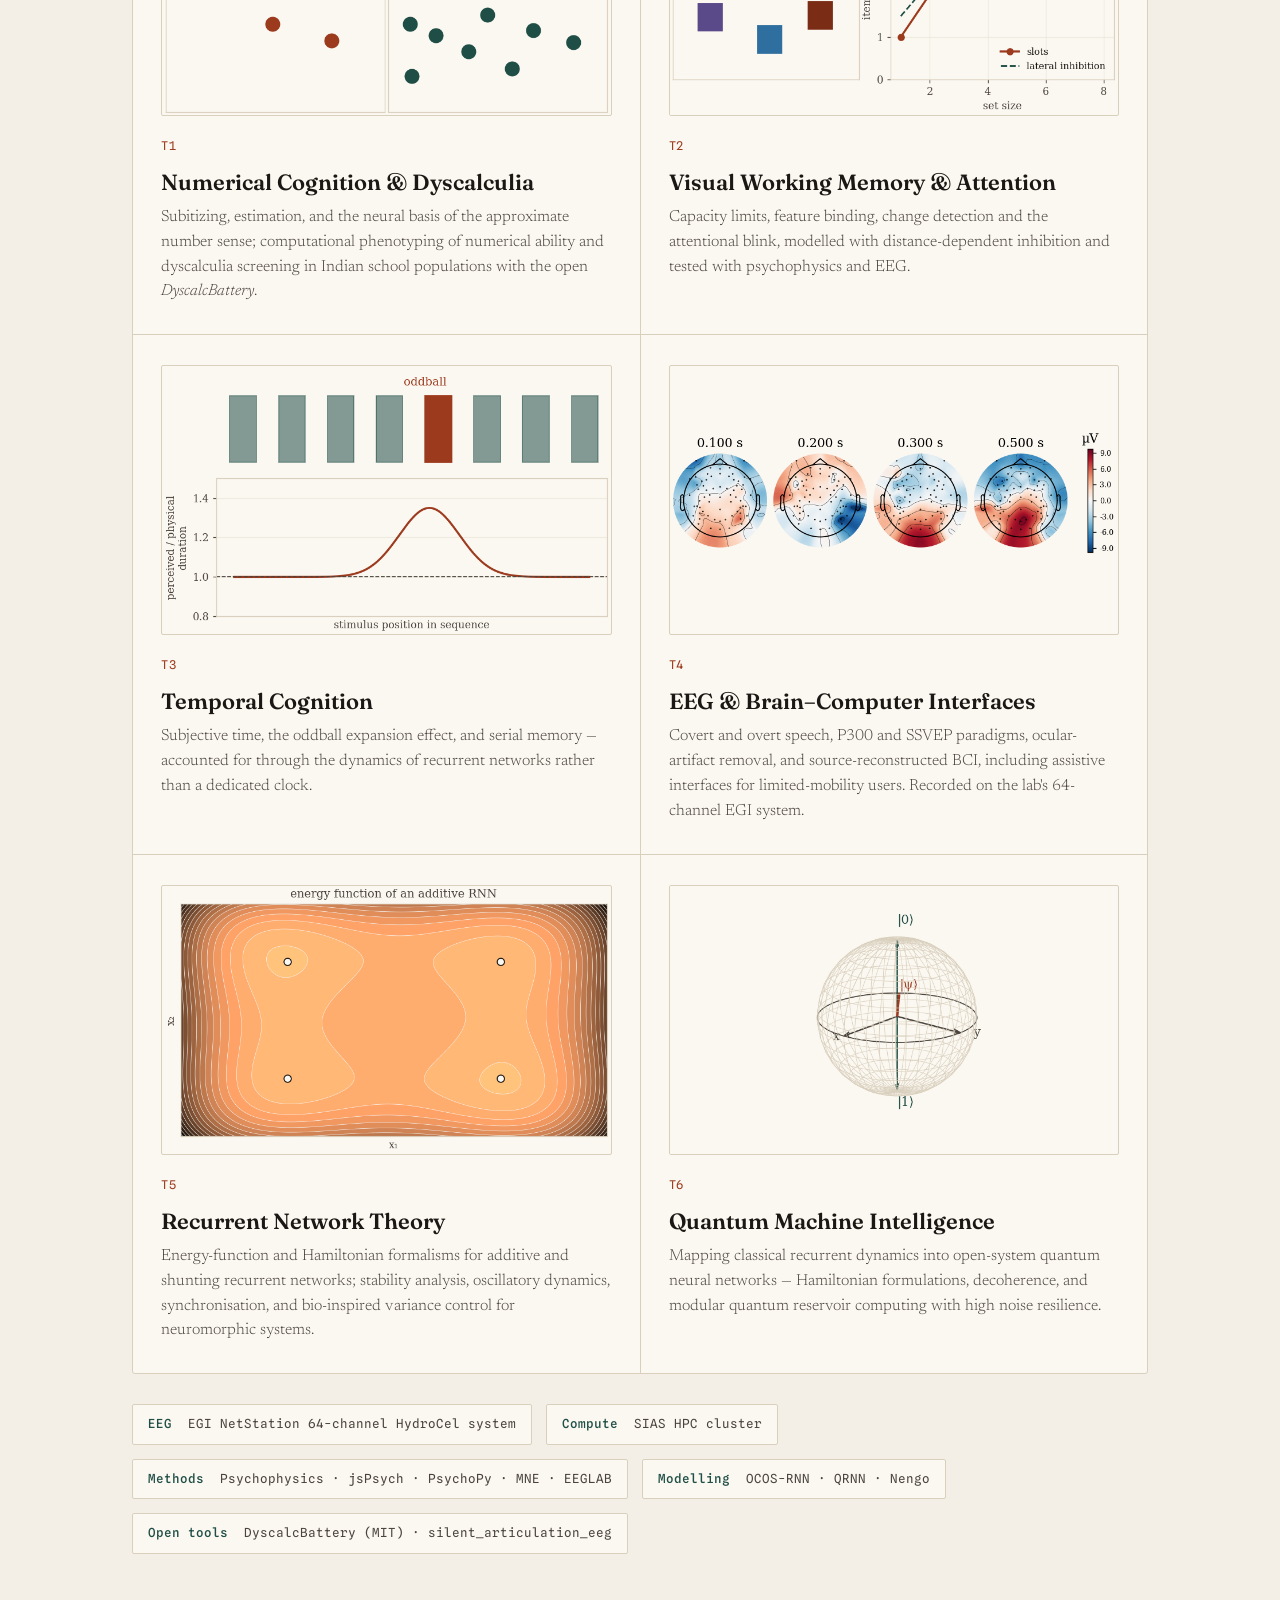
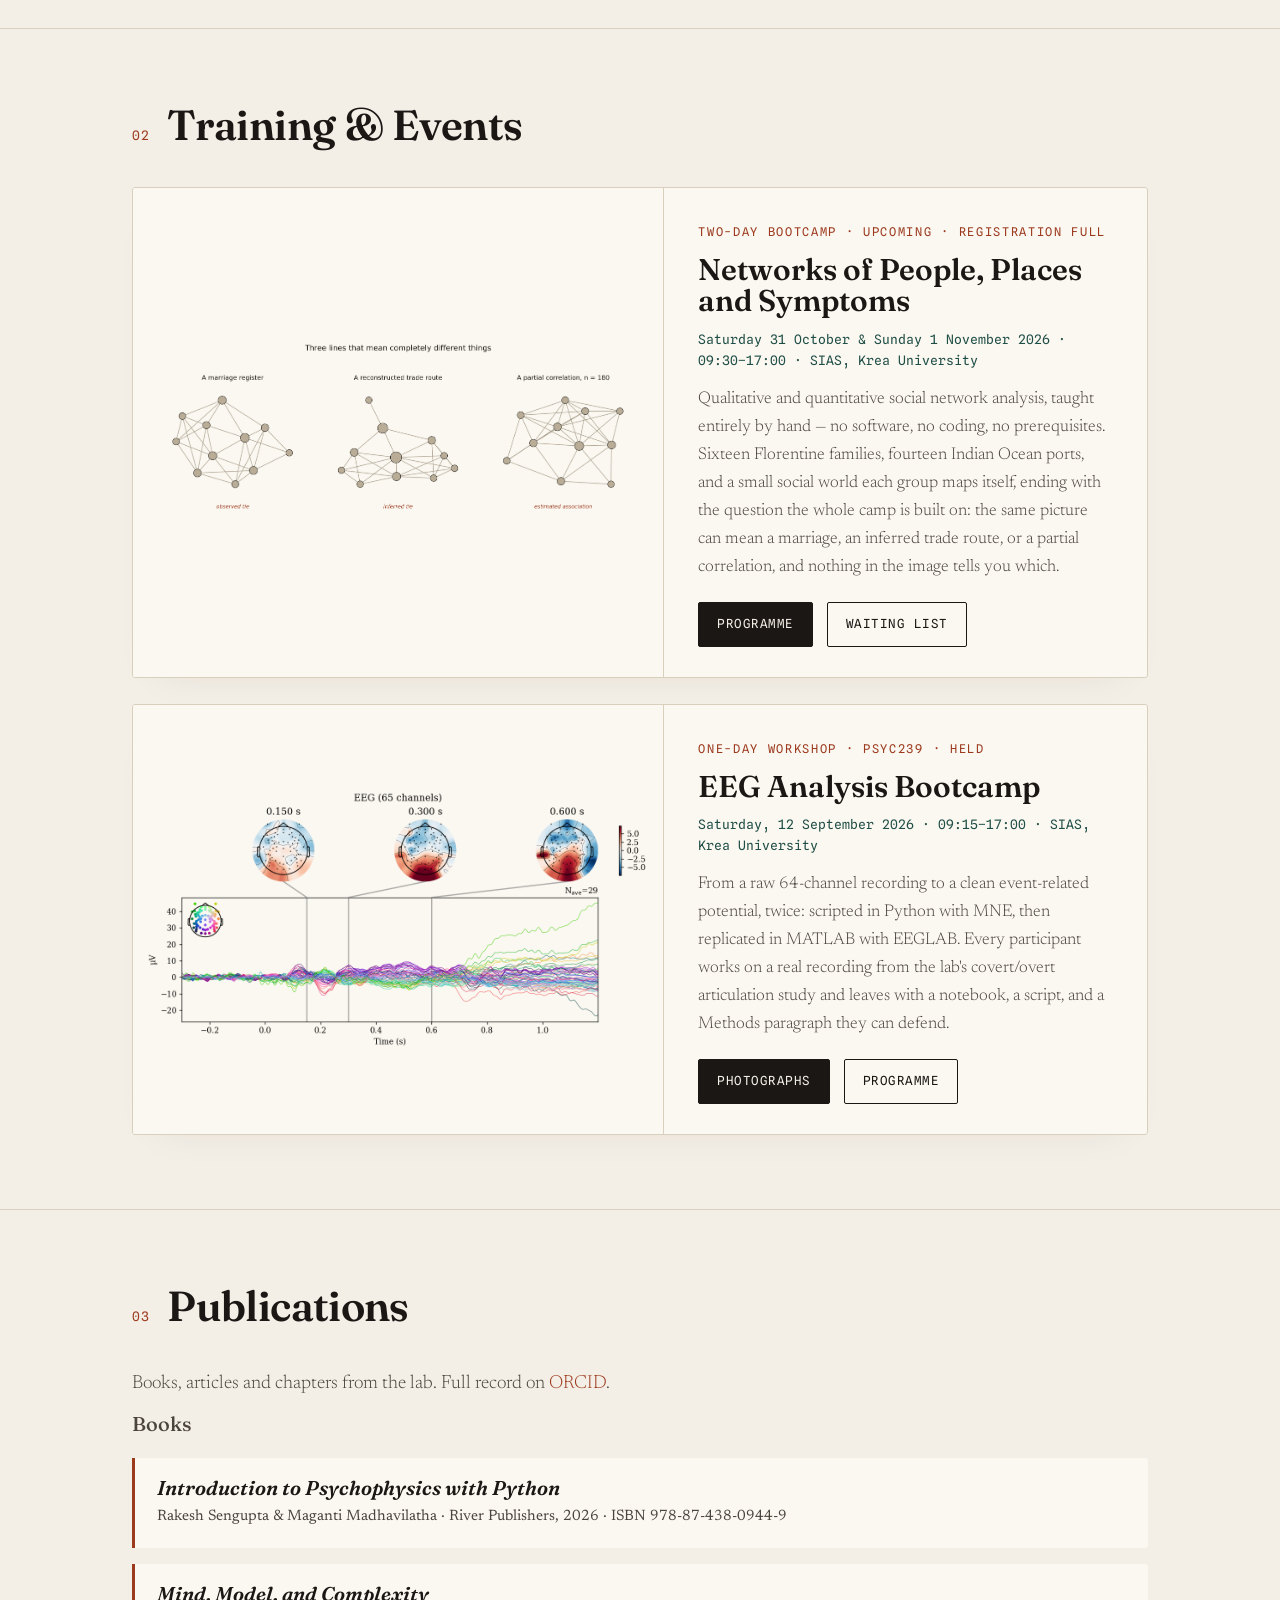
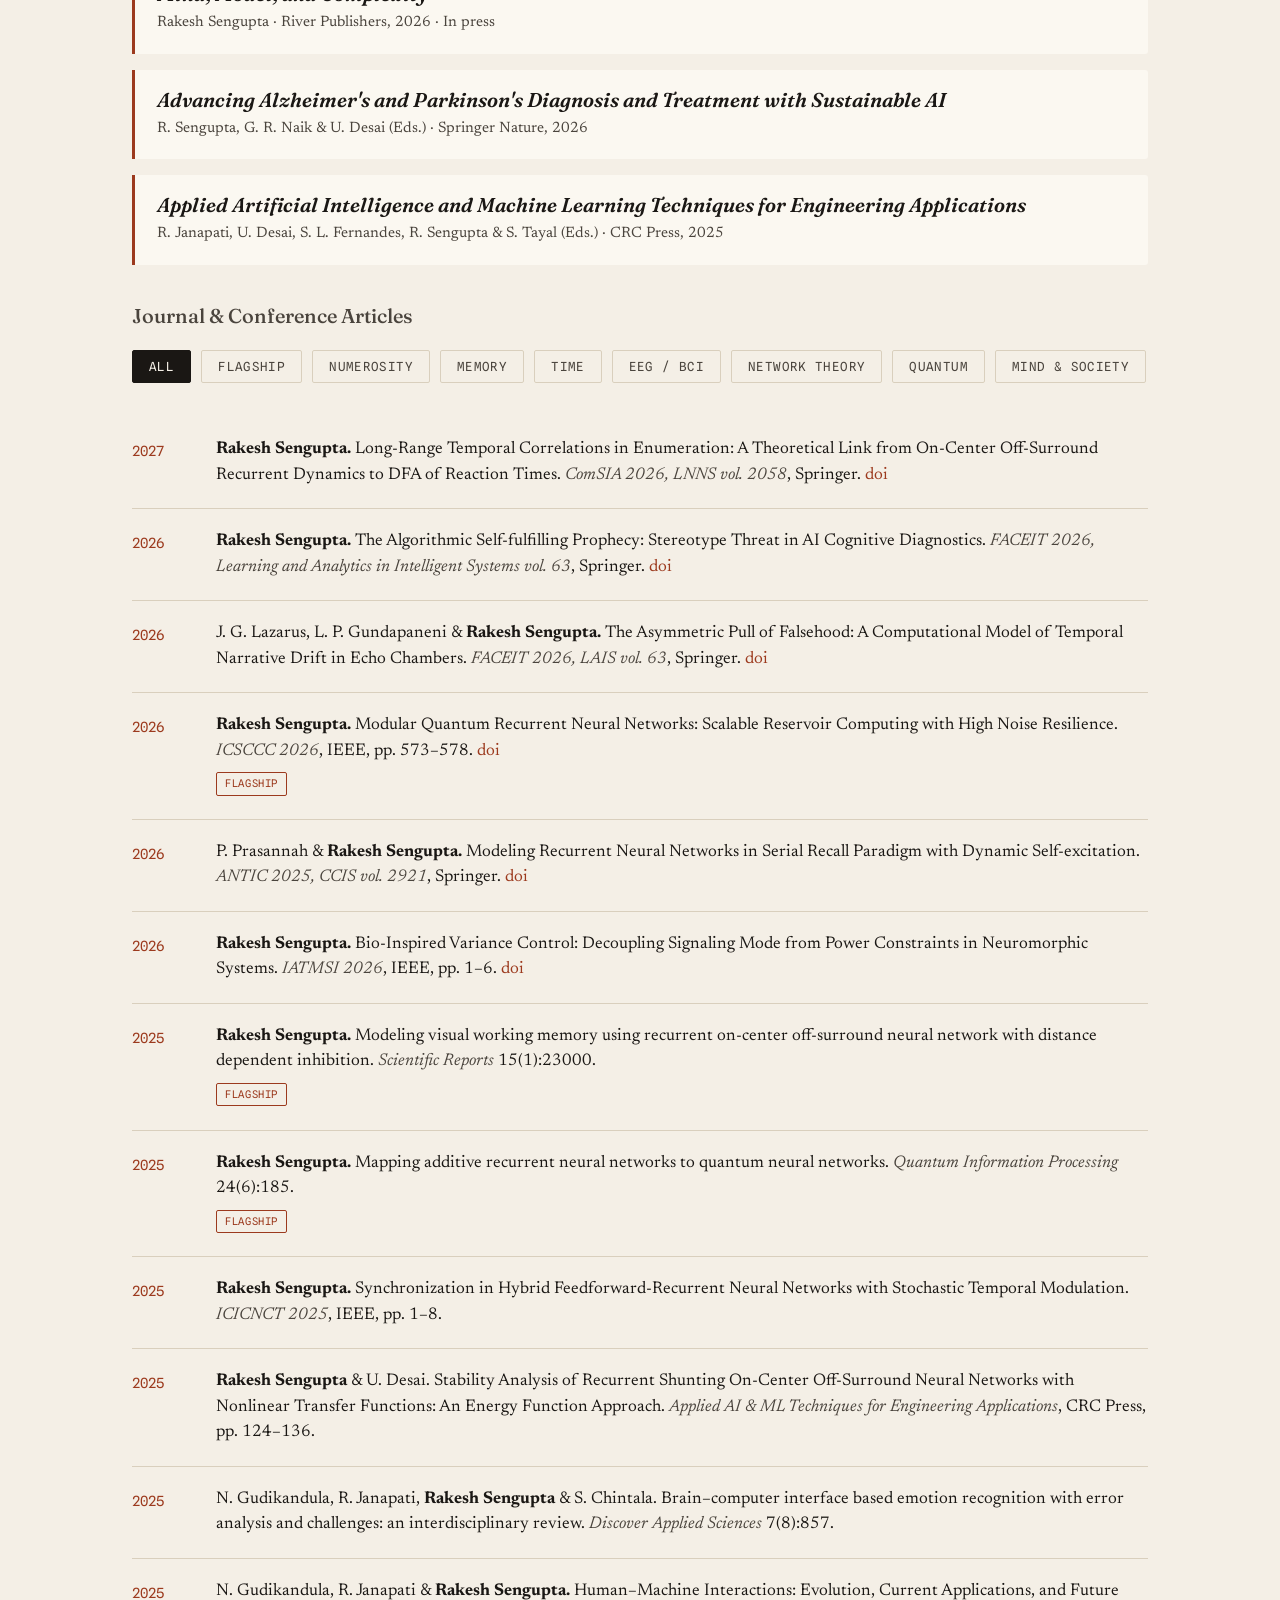
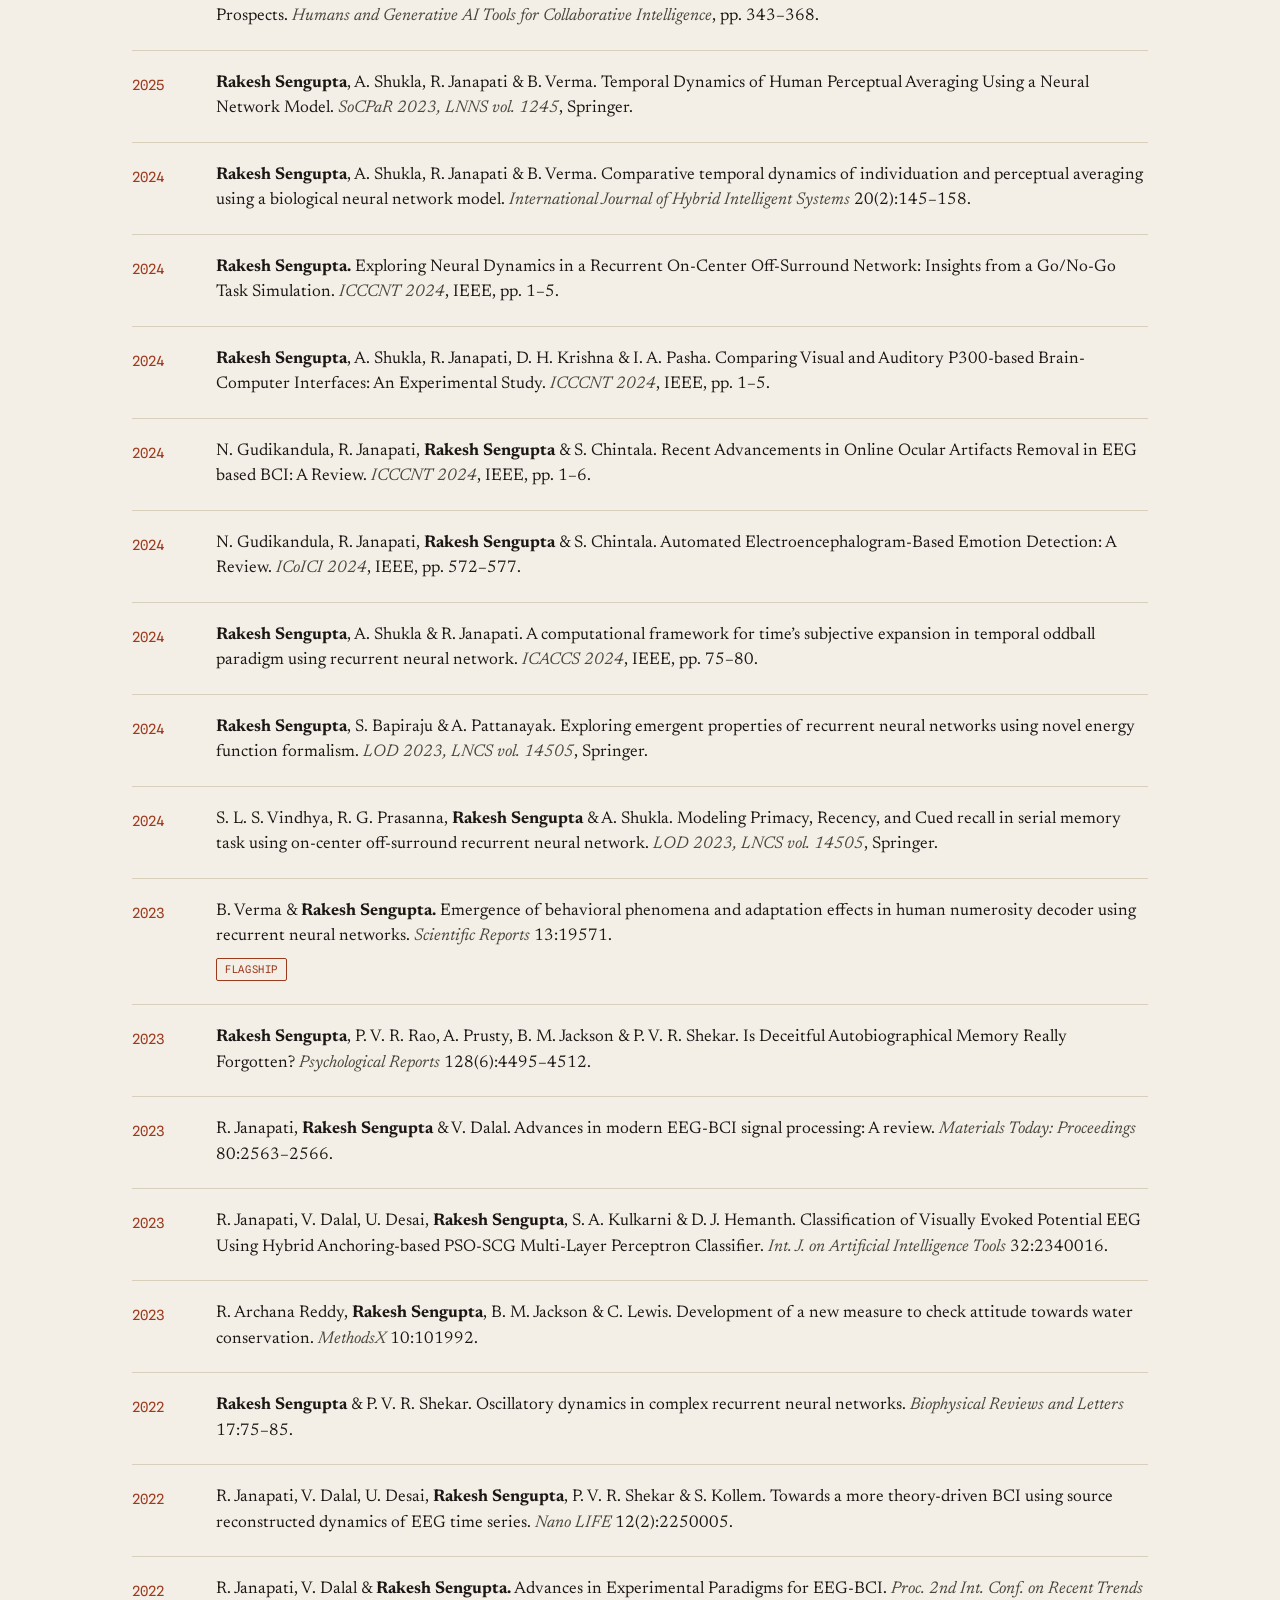
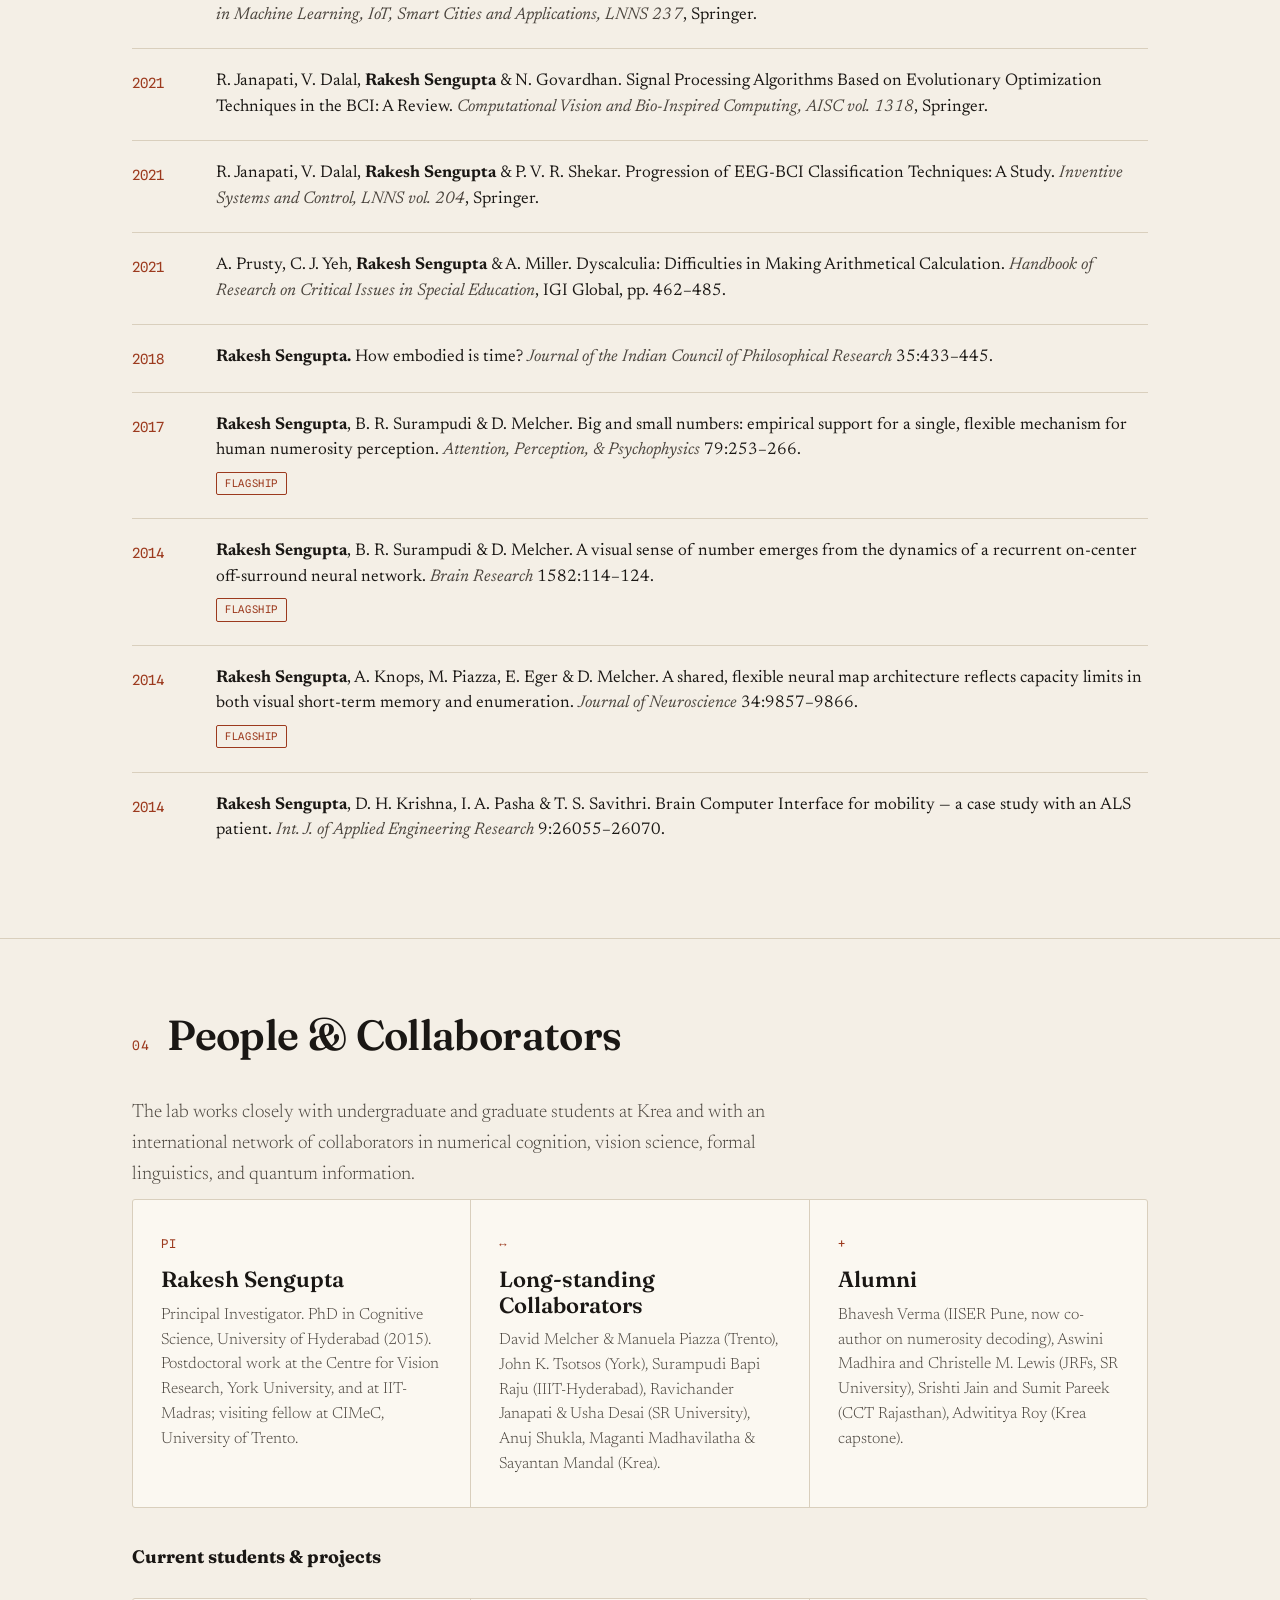
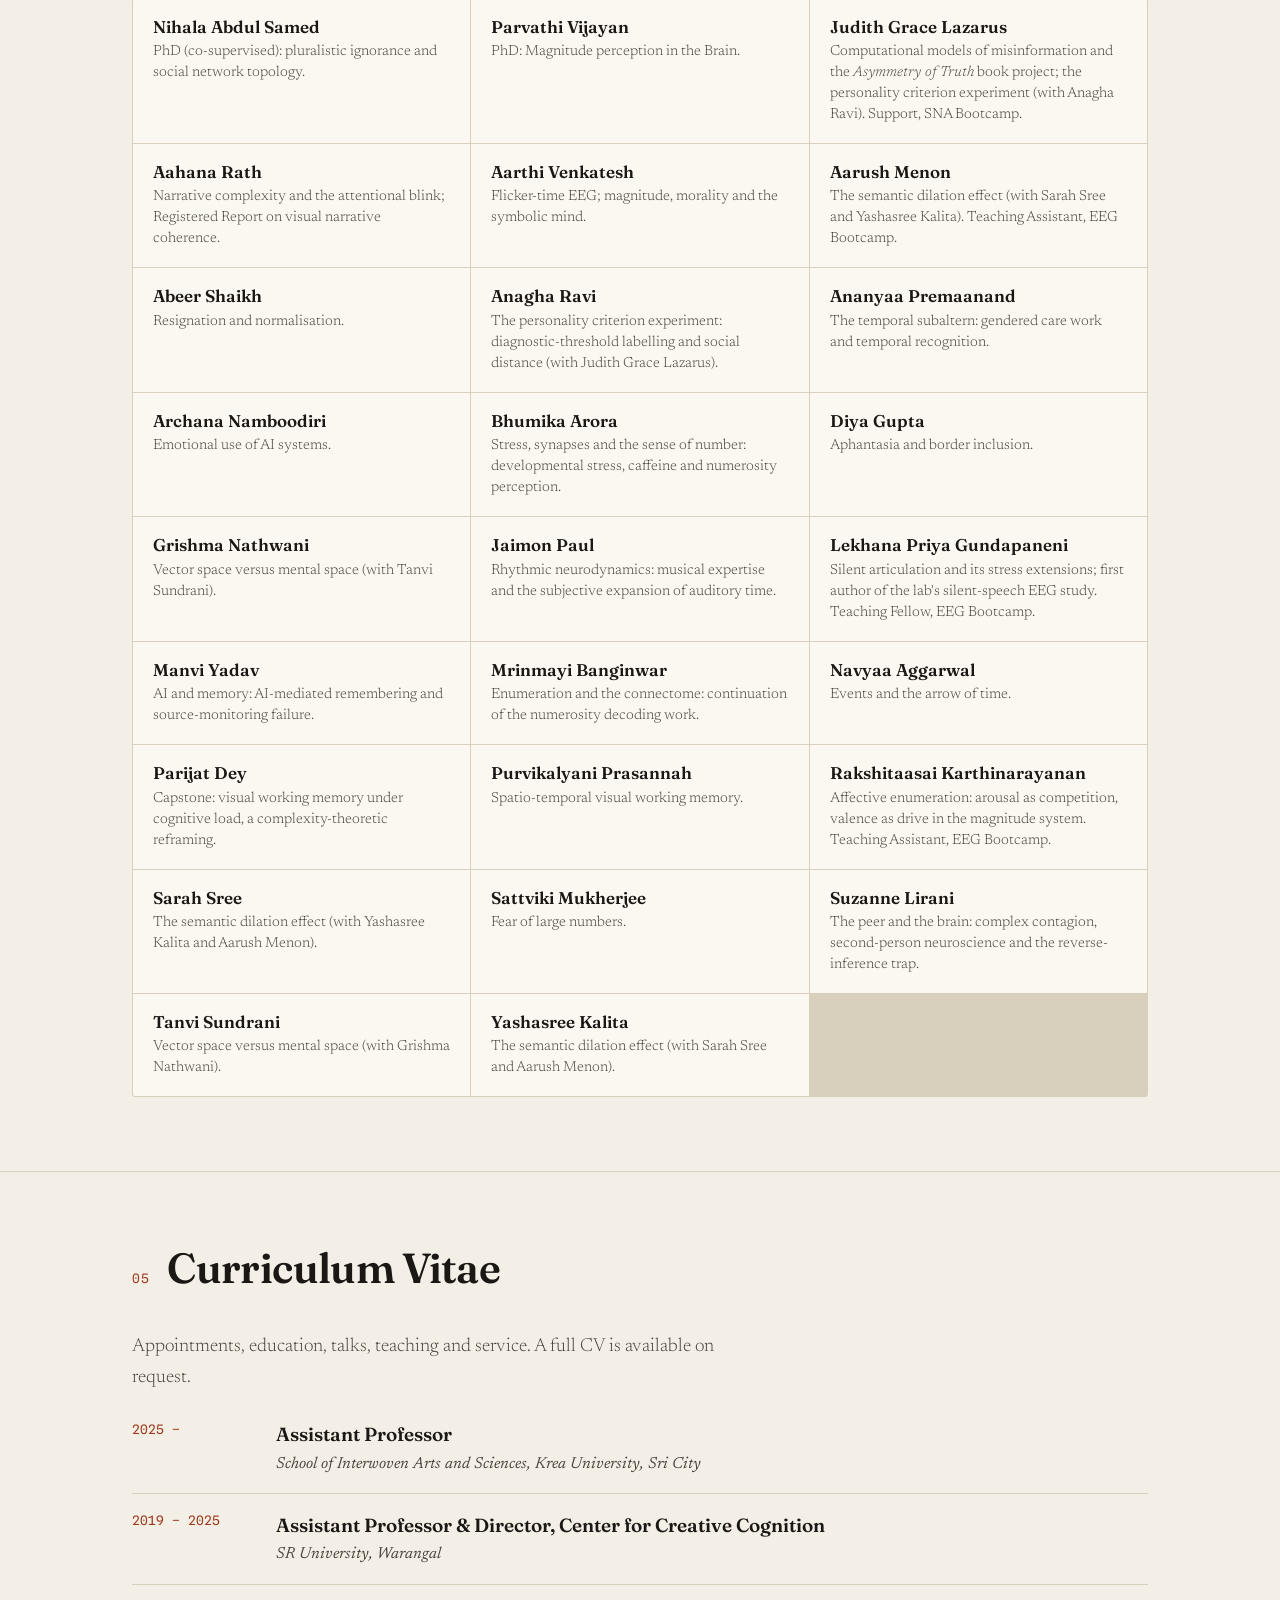
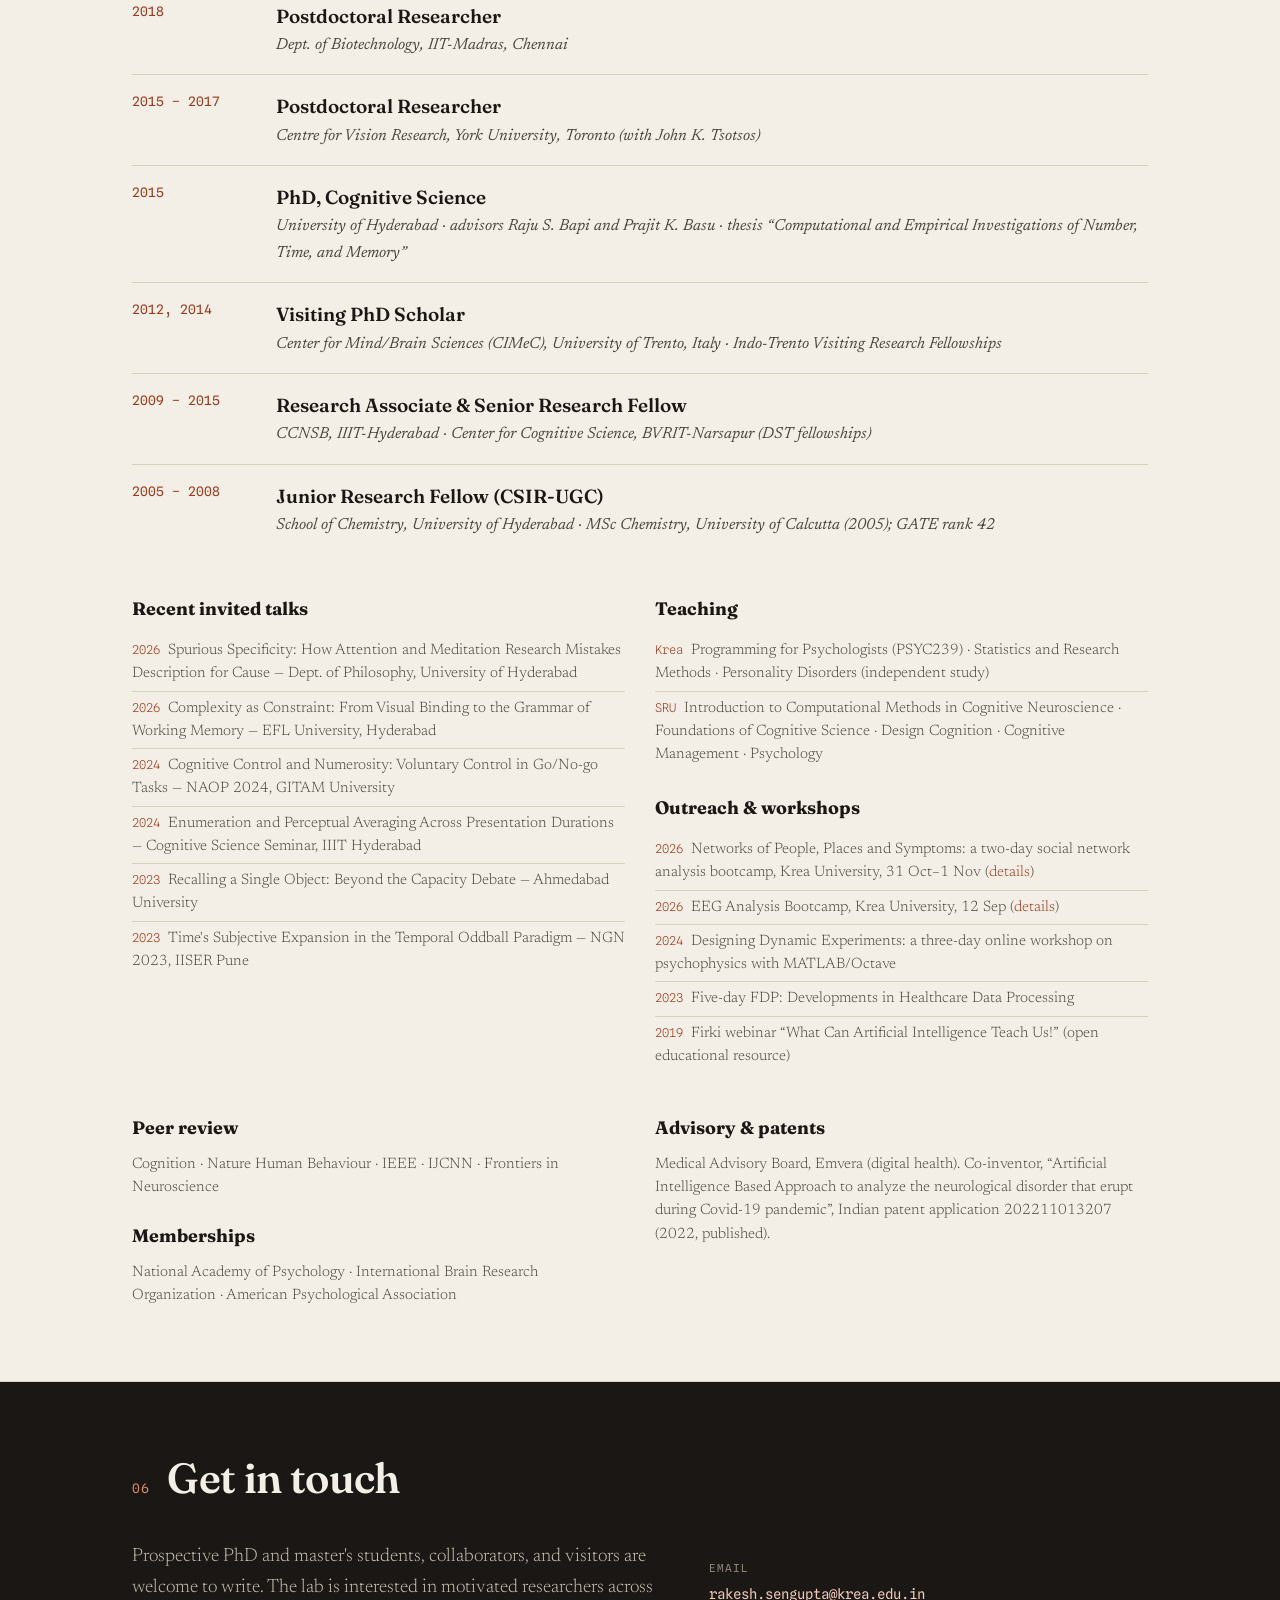
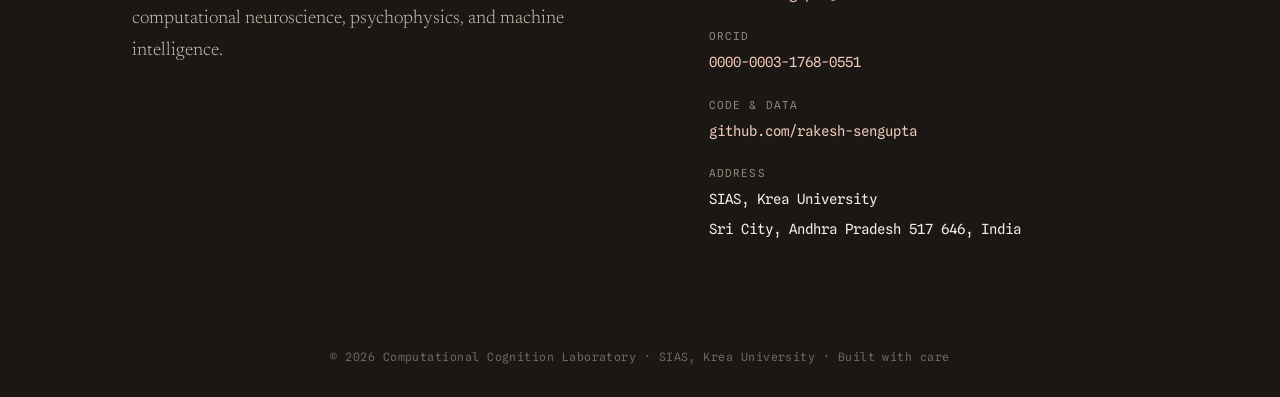
==== commit 229639df: "Add new student project details to index.html" ====
--- a/index.html
+++ b/index.html
@@ -223,6 +223,8 @@
     <h3 class="sub-h reveal" style="margin-top:34px;">Current students &amp; projects</h3>
     <div class="plist reveal">
       <div class="p"><b>Nihala Abdul Samed</b><span>PhD (co-supervised): pluralistic ignorance and social network topology.</span></div>
+      <div class="p"><b>Parvathi Vijayan</b><span>PhD: Magnitude perception in the Brain.</span></div>
+      <div class="p"><b>Judith Grace Lazarus</b><span>Computational models of misinformation and the <em>Asymmetry of Truth</em> book project; the personality criterion experiment (with Anagha Ravi). Support, SNA Bootcamp.</span></div>
       <div class="p"><b>Aahana Rath</b><span>Narrative complexity and the attentional blink; Registered Report on visual narrative coherence.</span></div>
       <div class="p"><b>Aarthi Venkatesh</b><span>Flicker-time EEG; magnitude, morality and the symbolic mind.</span></div>
       <div class="p"><b>Aarush Menon</b><span>The semantic dilation effect (with Sarah Sree and Yashasree Kalita). Teaching Assistant, EEG Bootcamp.</span></div>
@@ -234,7 +236,6 @@
       <div class="p"><b>Diya Gupta</b><span>Aphantasia and border inclusion.</span></div>
       <div class="p"><b>Grishma Nathwani</b><span>Vector space versus mental space (with Tanvi Sundrani).</span></div>
       <div class="p"><b>Jaimon Paul</b><span>Rhythmic neurodynamics: musical expertise and the subjective expansion of auditory time.</span></div>
-      <div class="p"><b>Judith Grace Lazarus</b><span>Computational models of misinformation and the <em>Asymmetry of Truth</em> book project; the personality criterion experiment (with Anagha Ravi). Support, SNA Bootcamp.</span></div>
       <div class="p"><b>Lekhana Priya Gundapaneni</b><span>Silent articulation and its stress extensions; first author of the lab's silent-speech EEG study. Teaching Fellow, EEG Bootcamp.</span></div>
       <div class="p"><b>Manvi Yadav</b><span>AI and memory: AI-mediated remembering and source-monitoring failure.</span></div>
       <div class="p"><b>Mrinmayi Banginwar</b><span>Enumeration and the connectome: continuation of the numerosity decoding work.</span></div>
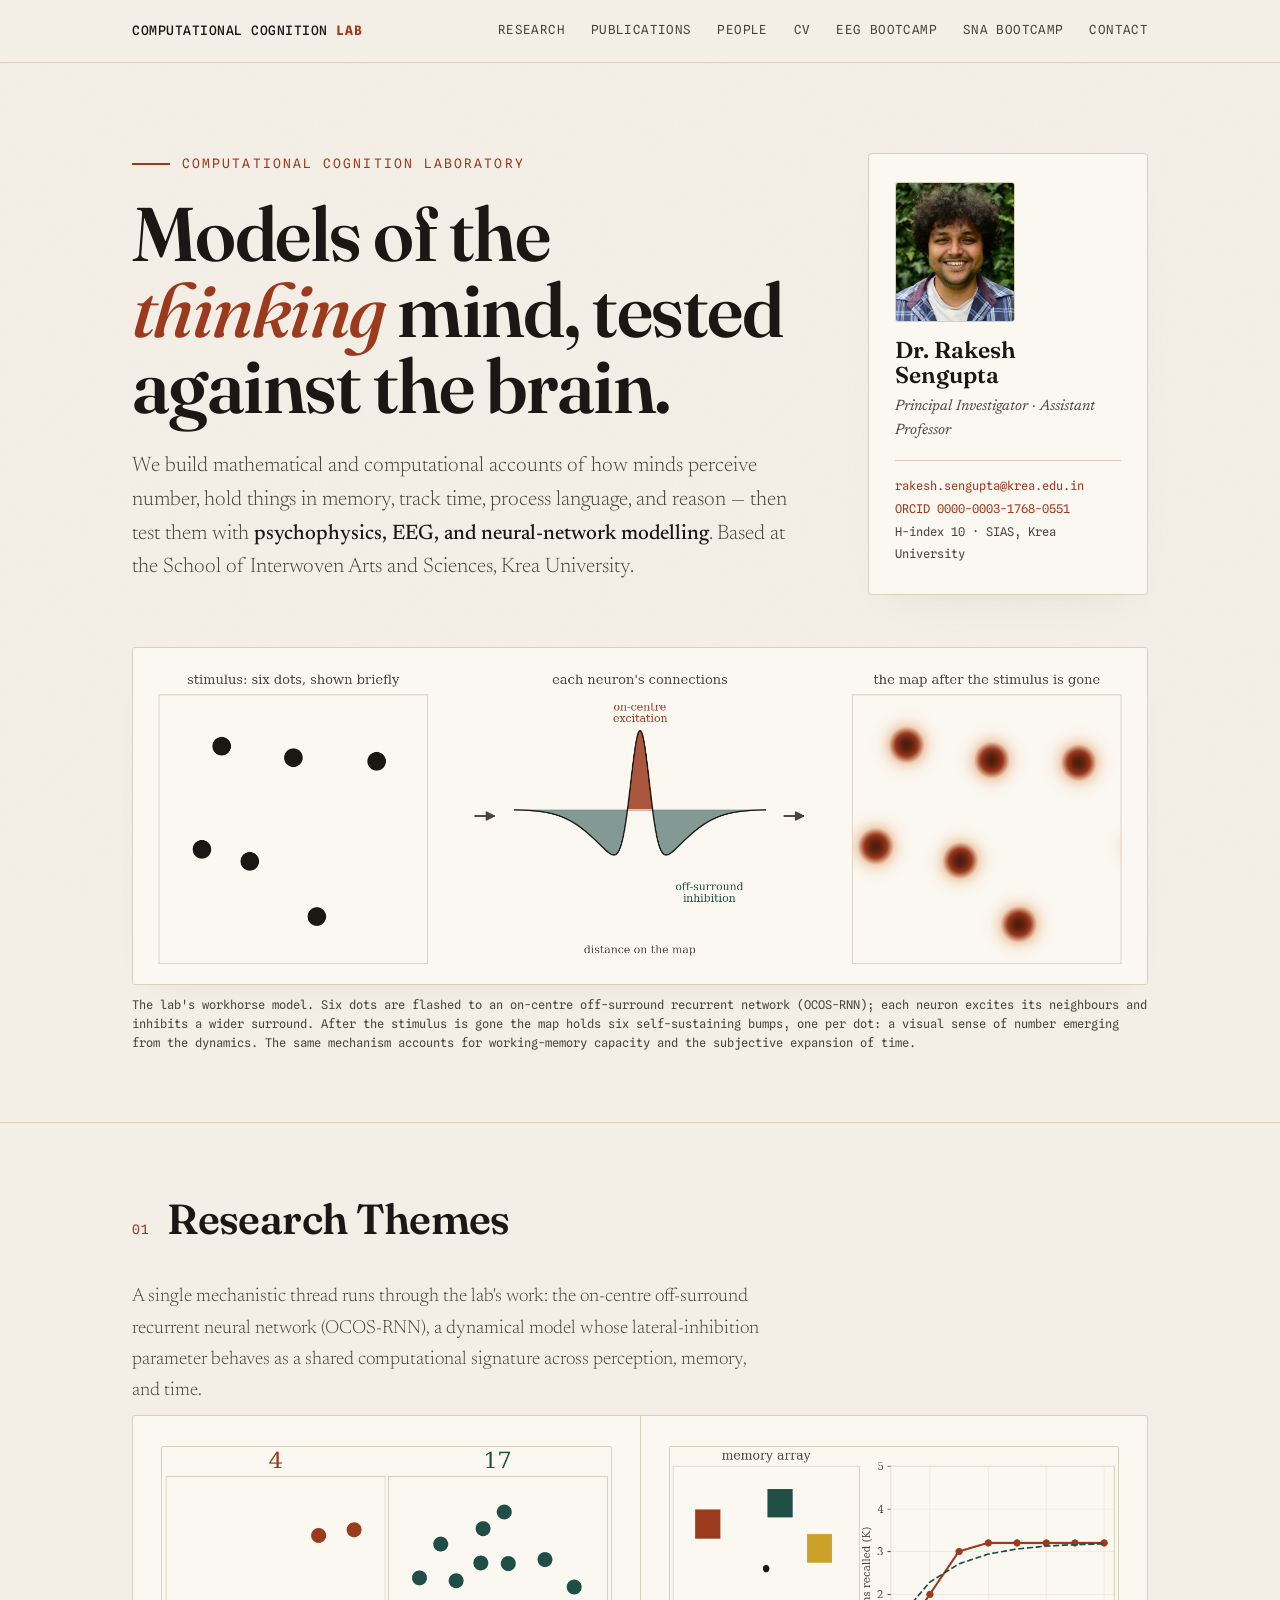
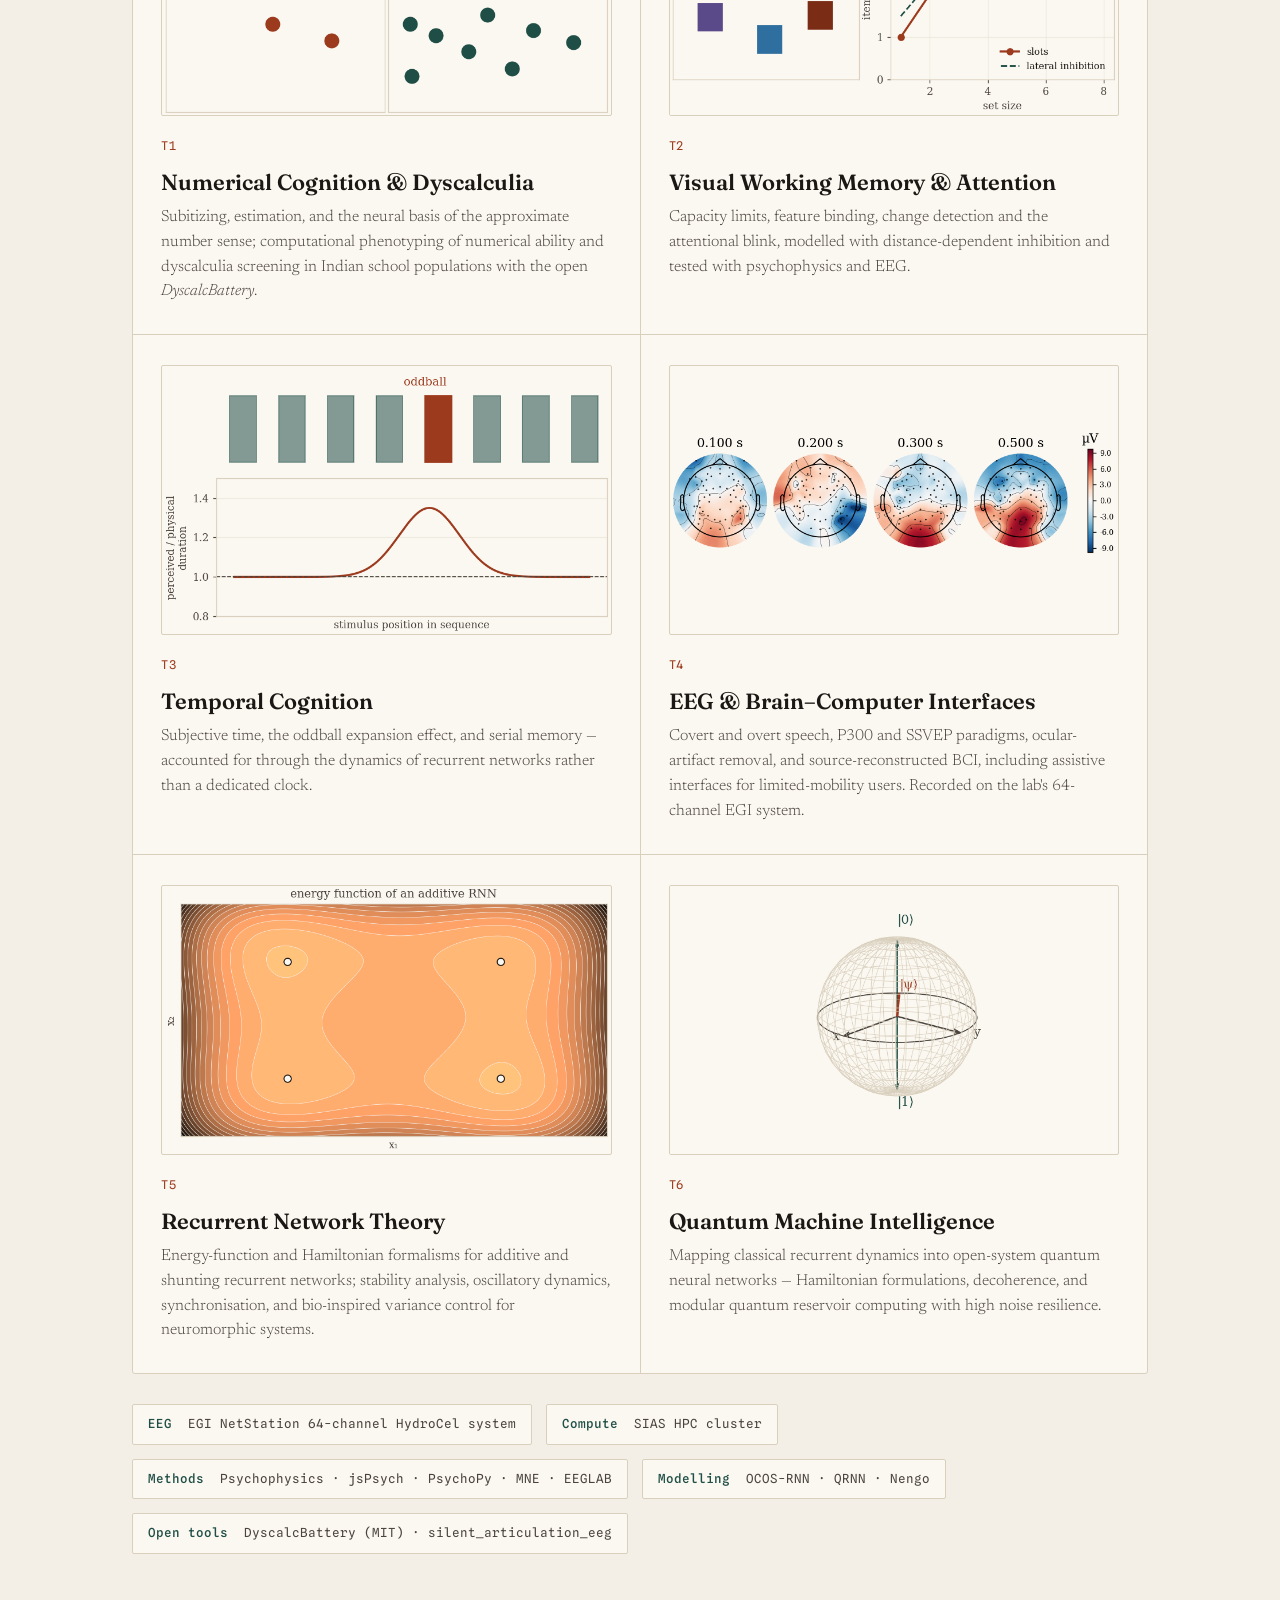
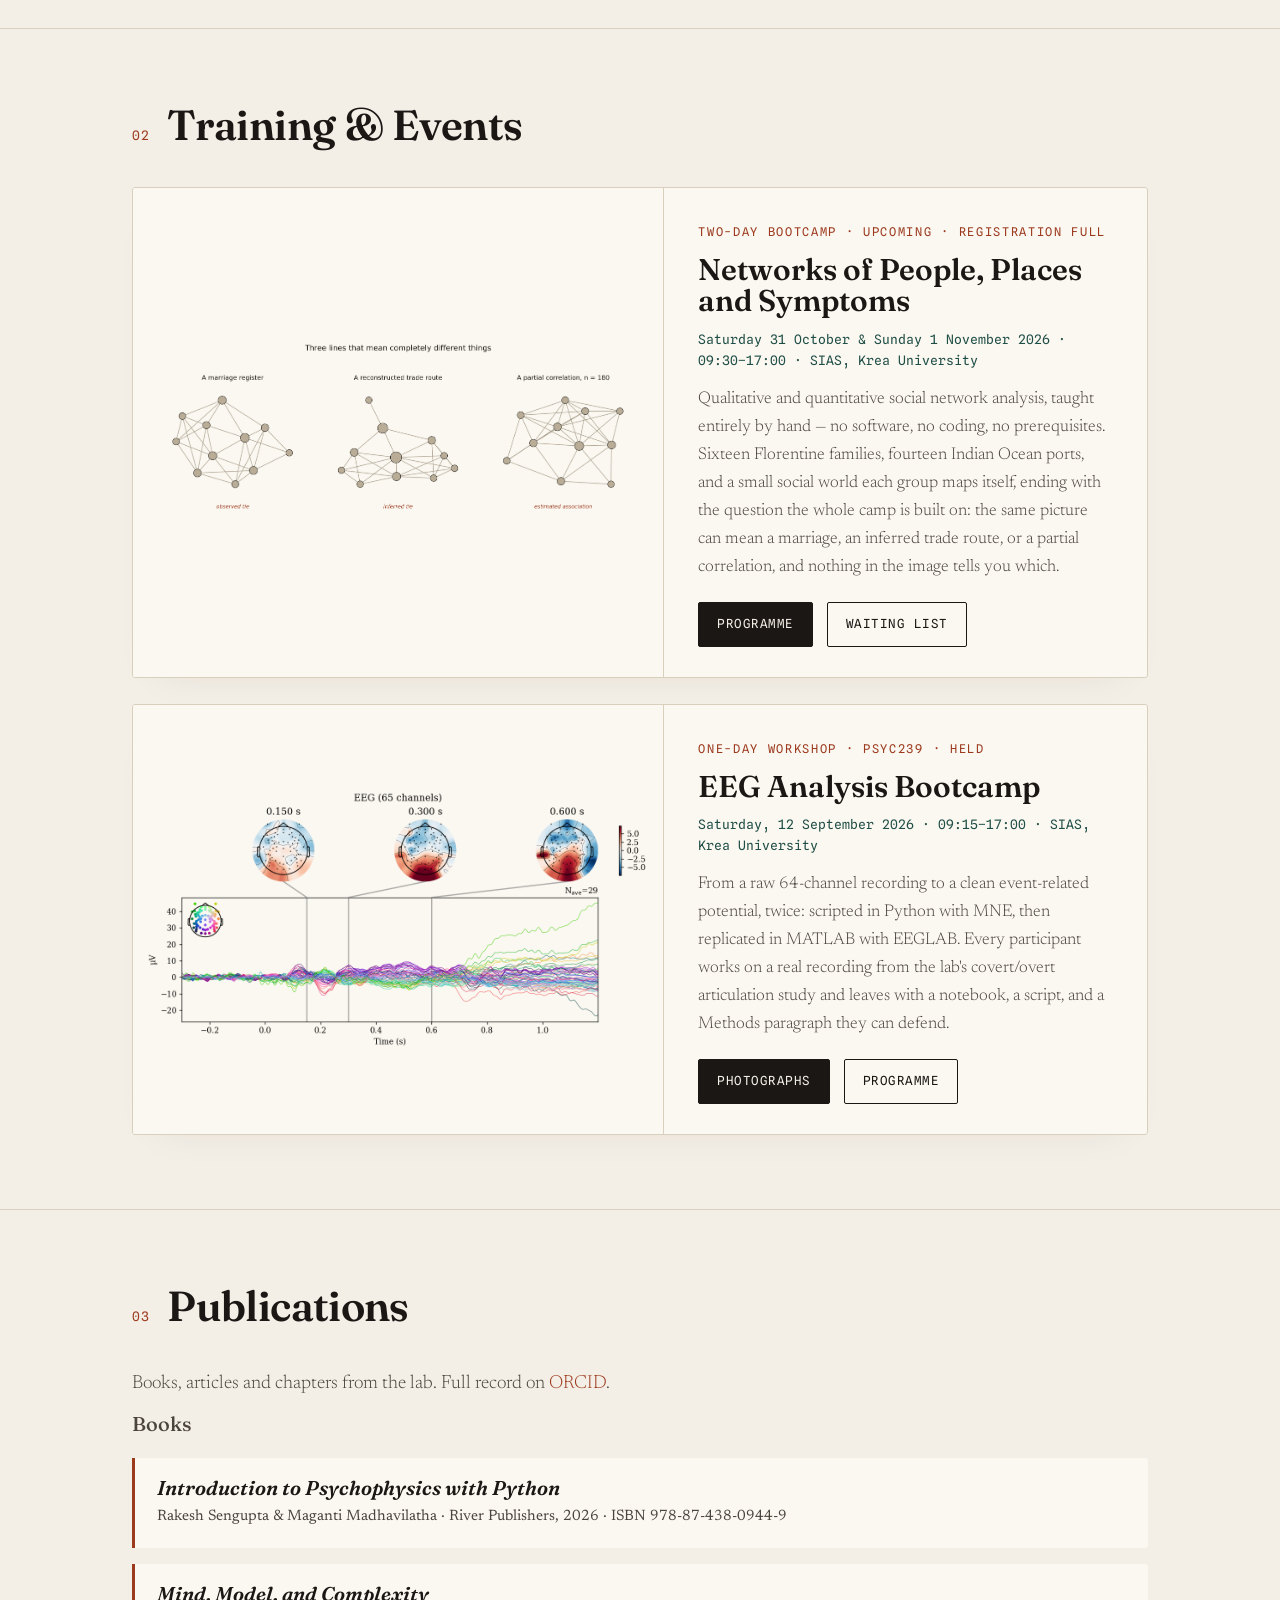
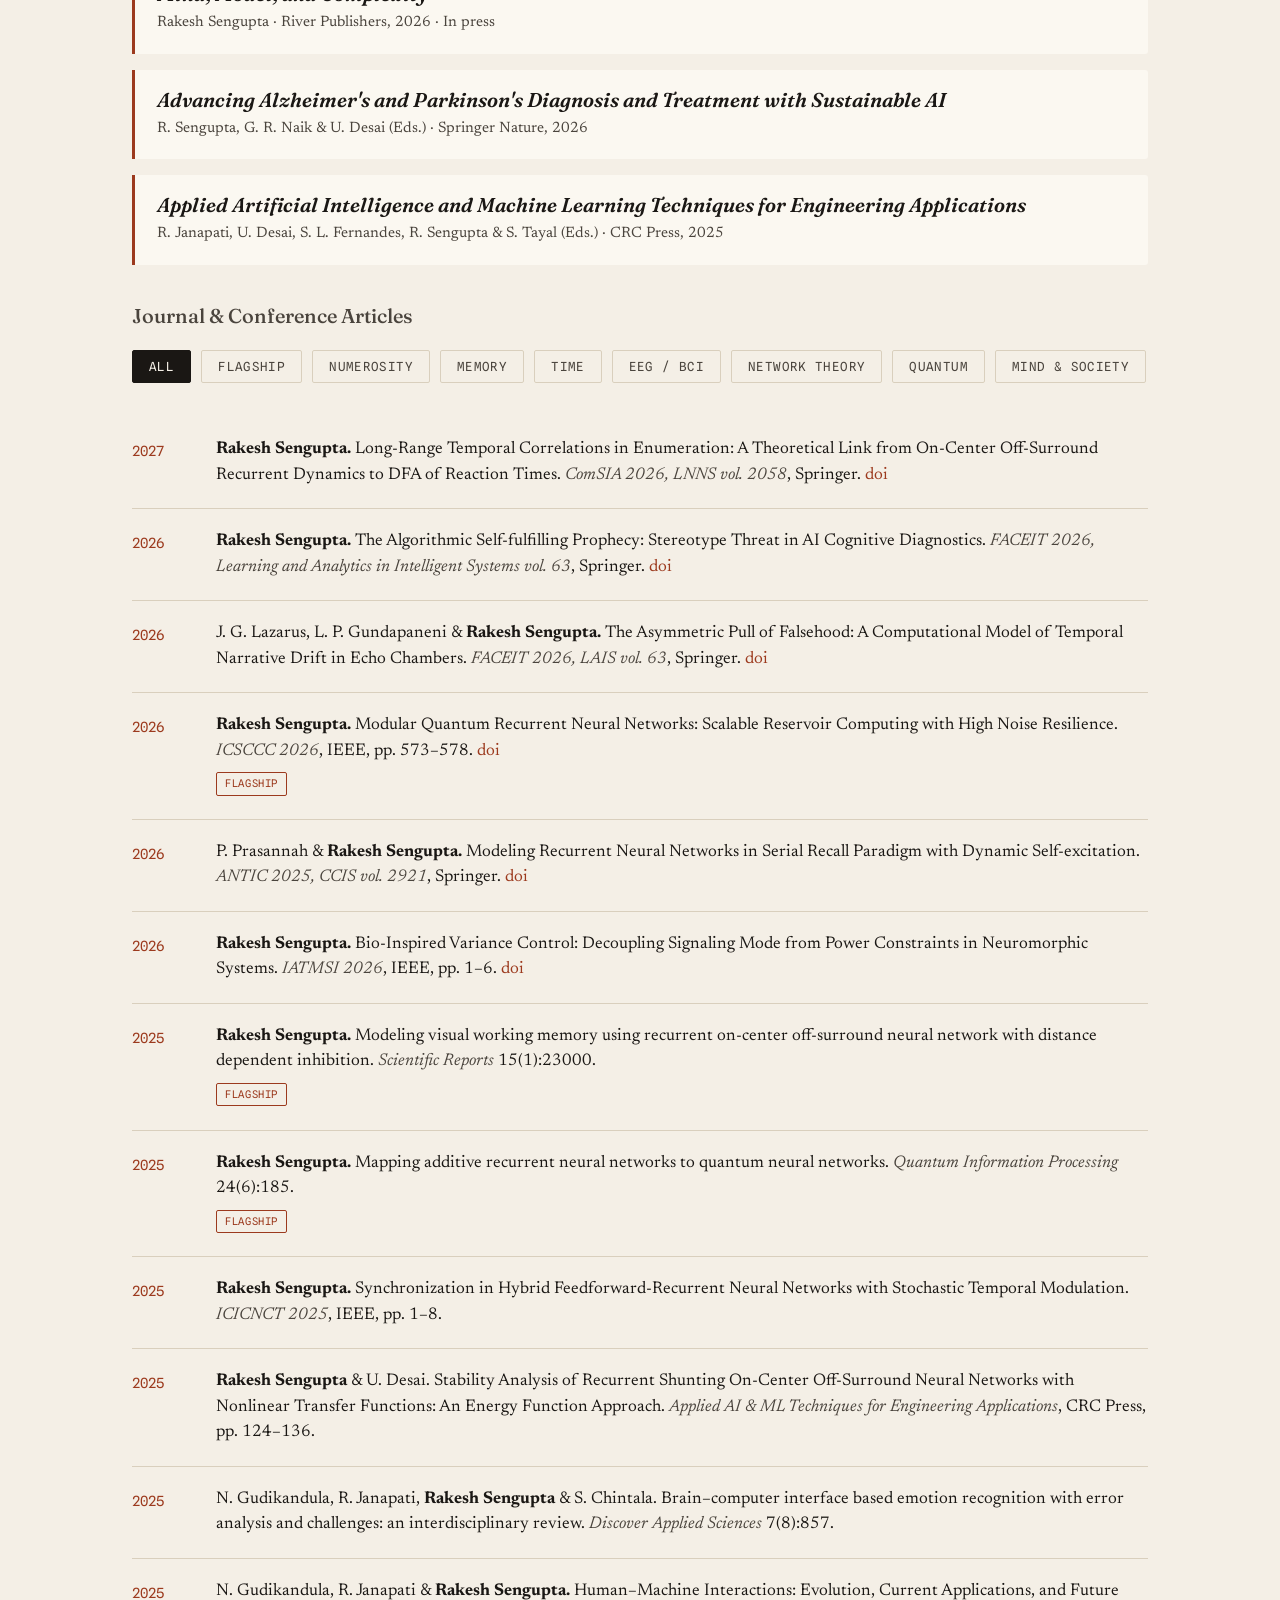
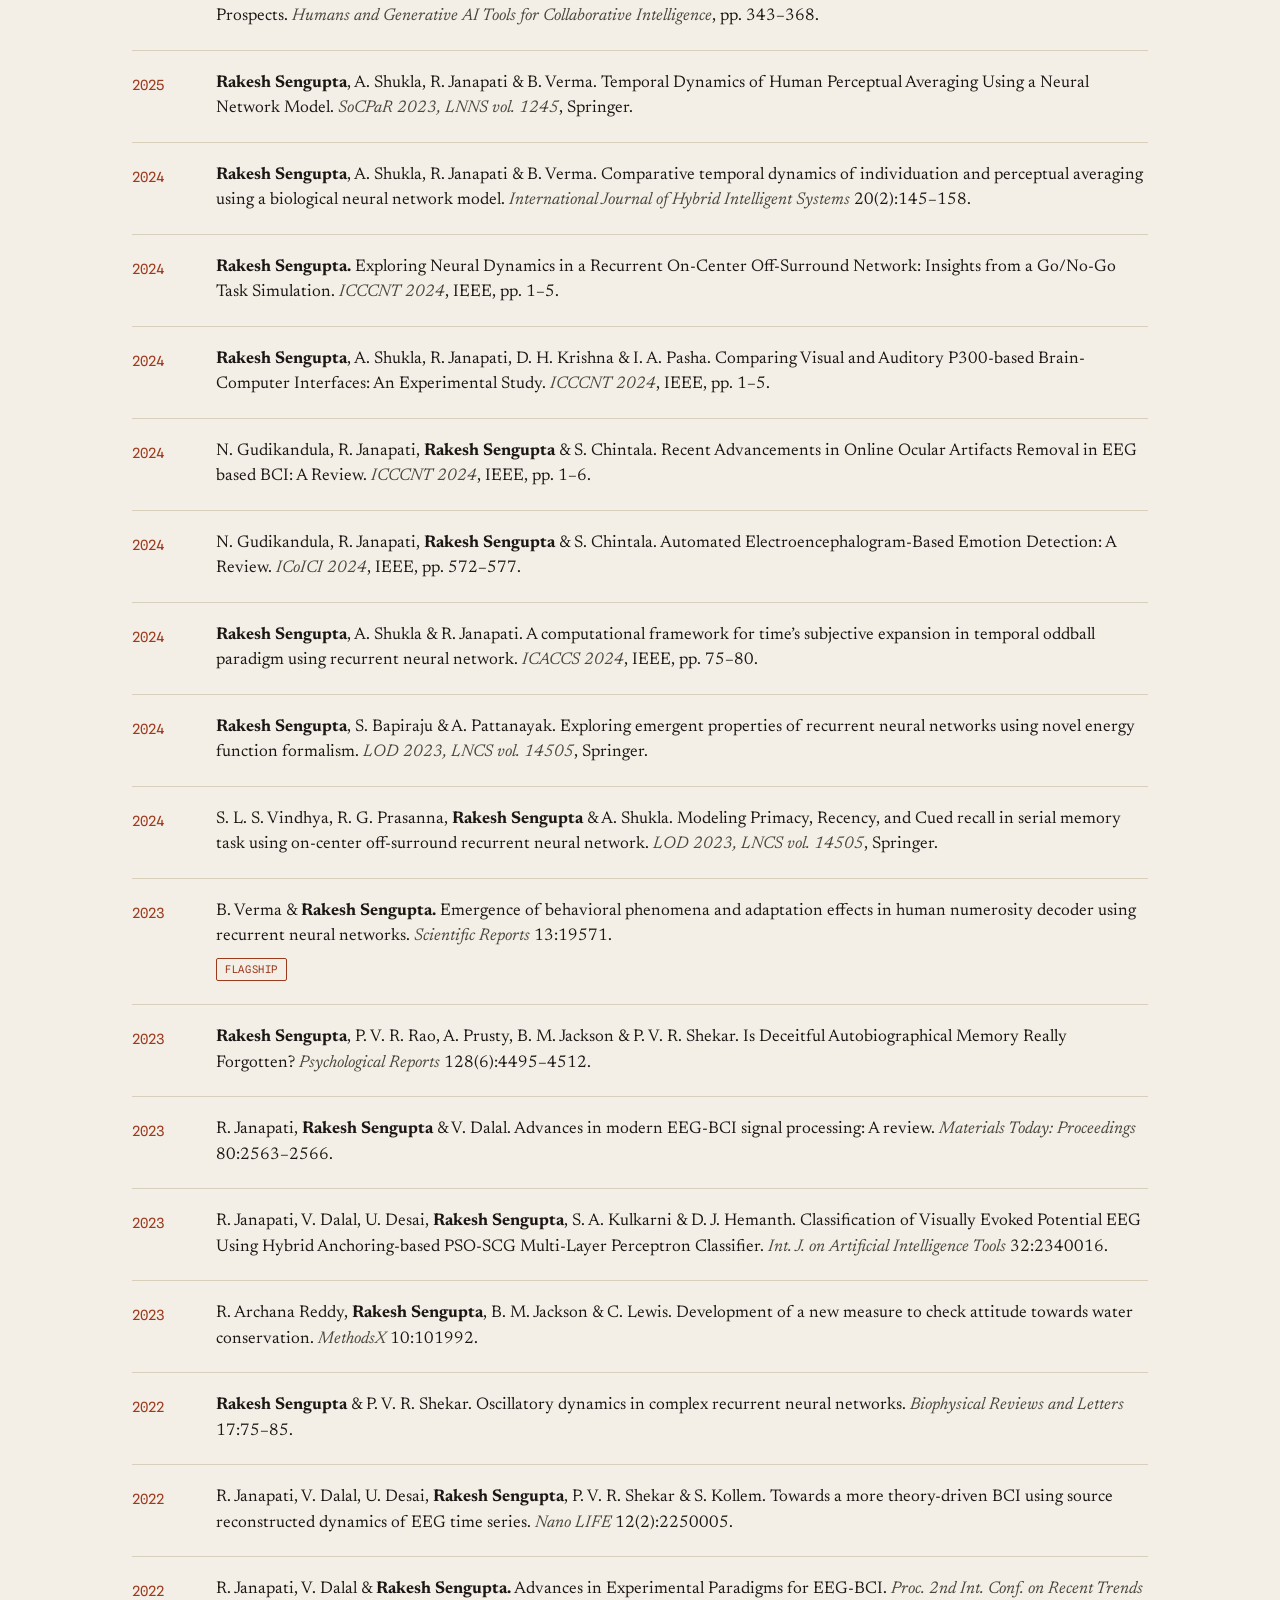
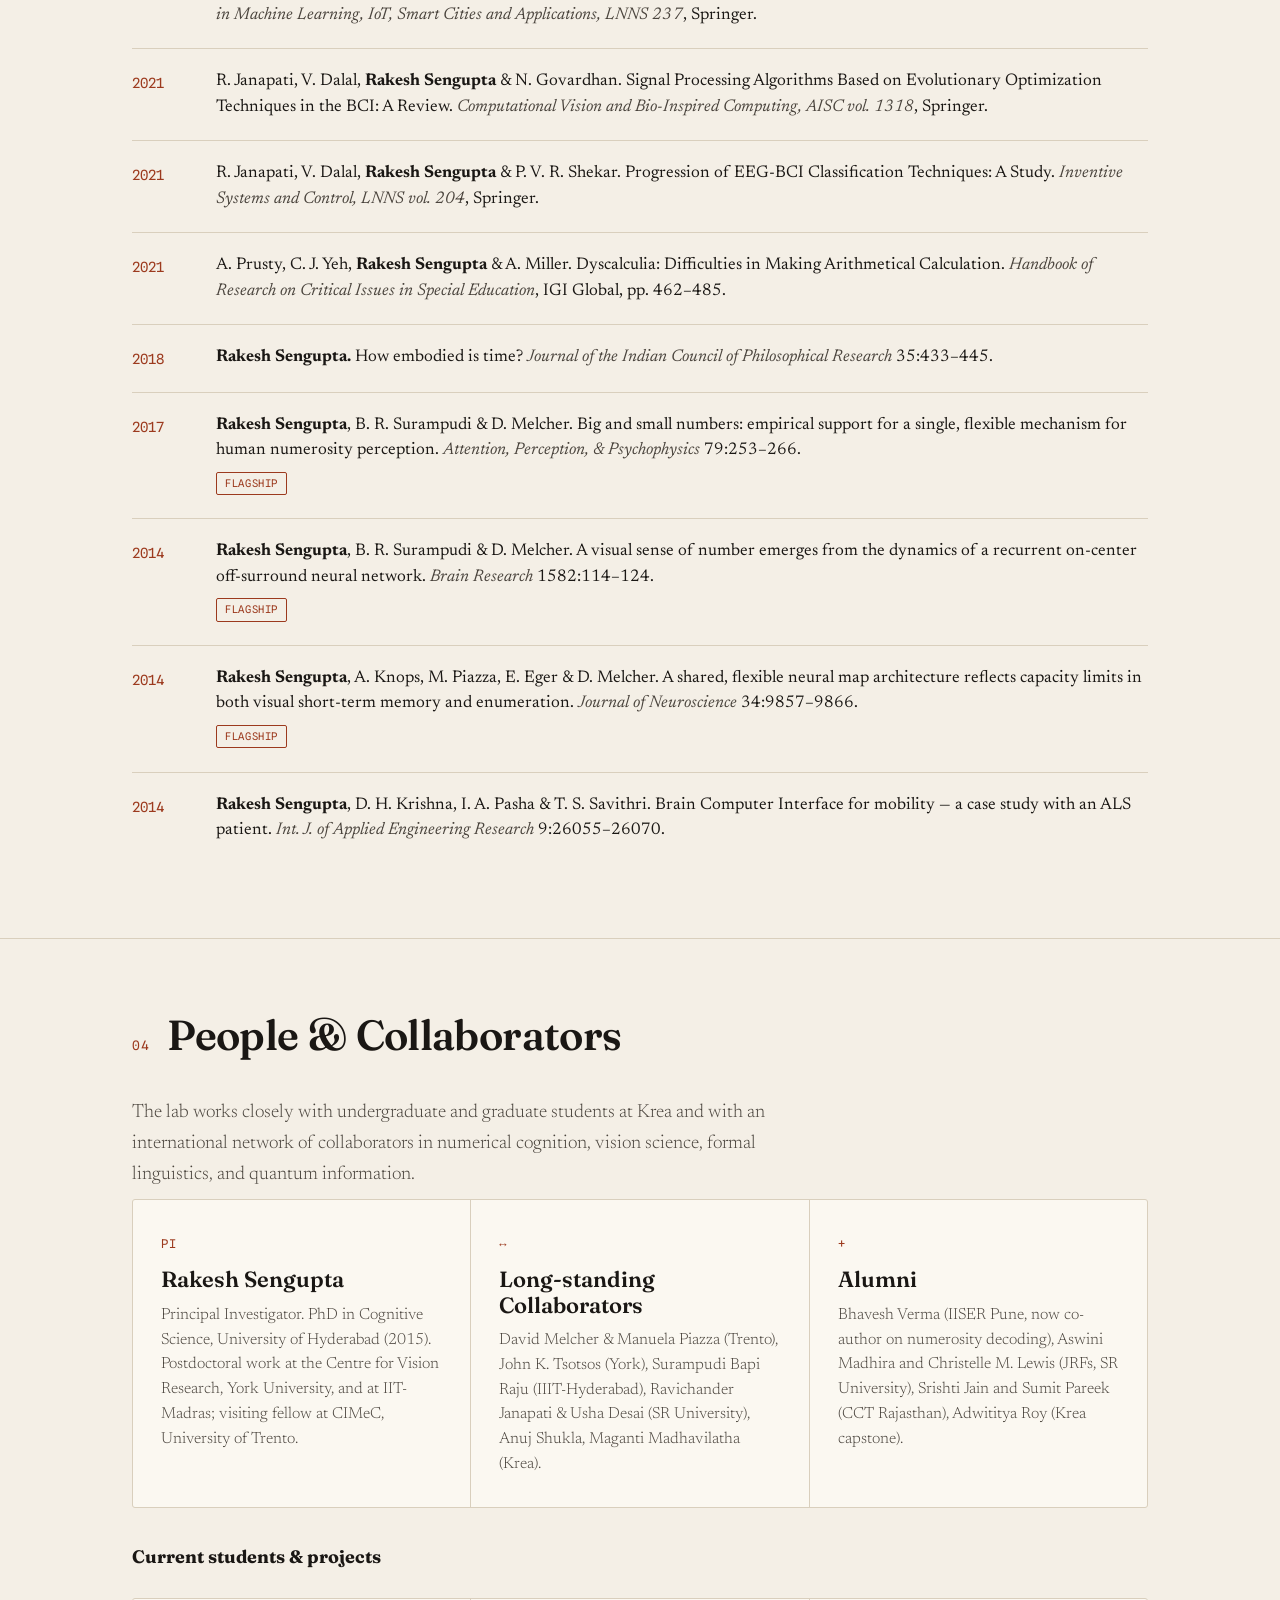
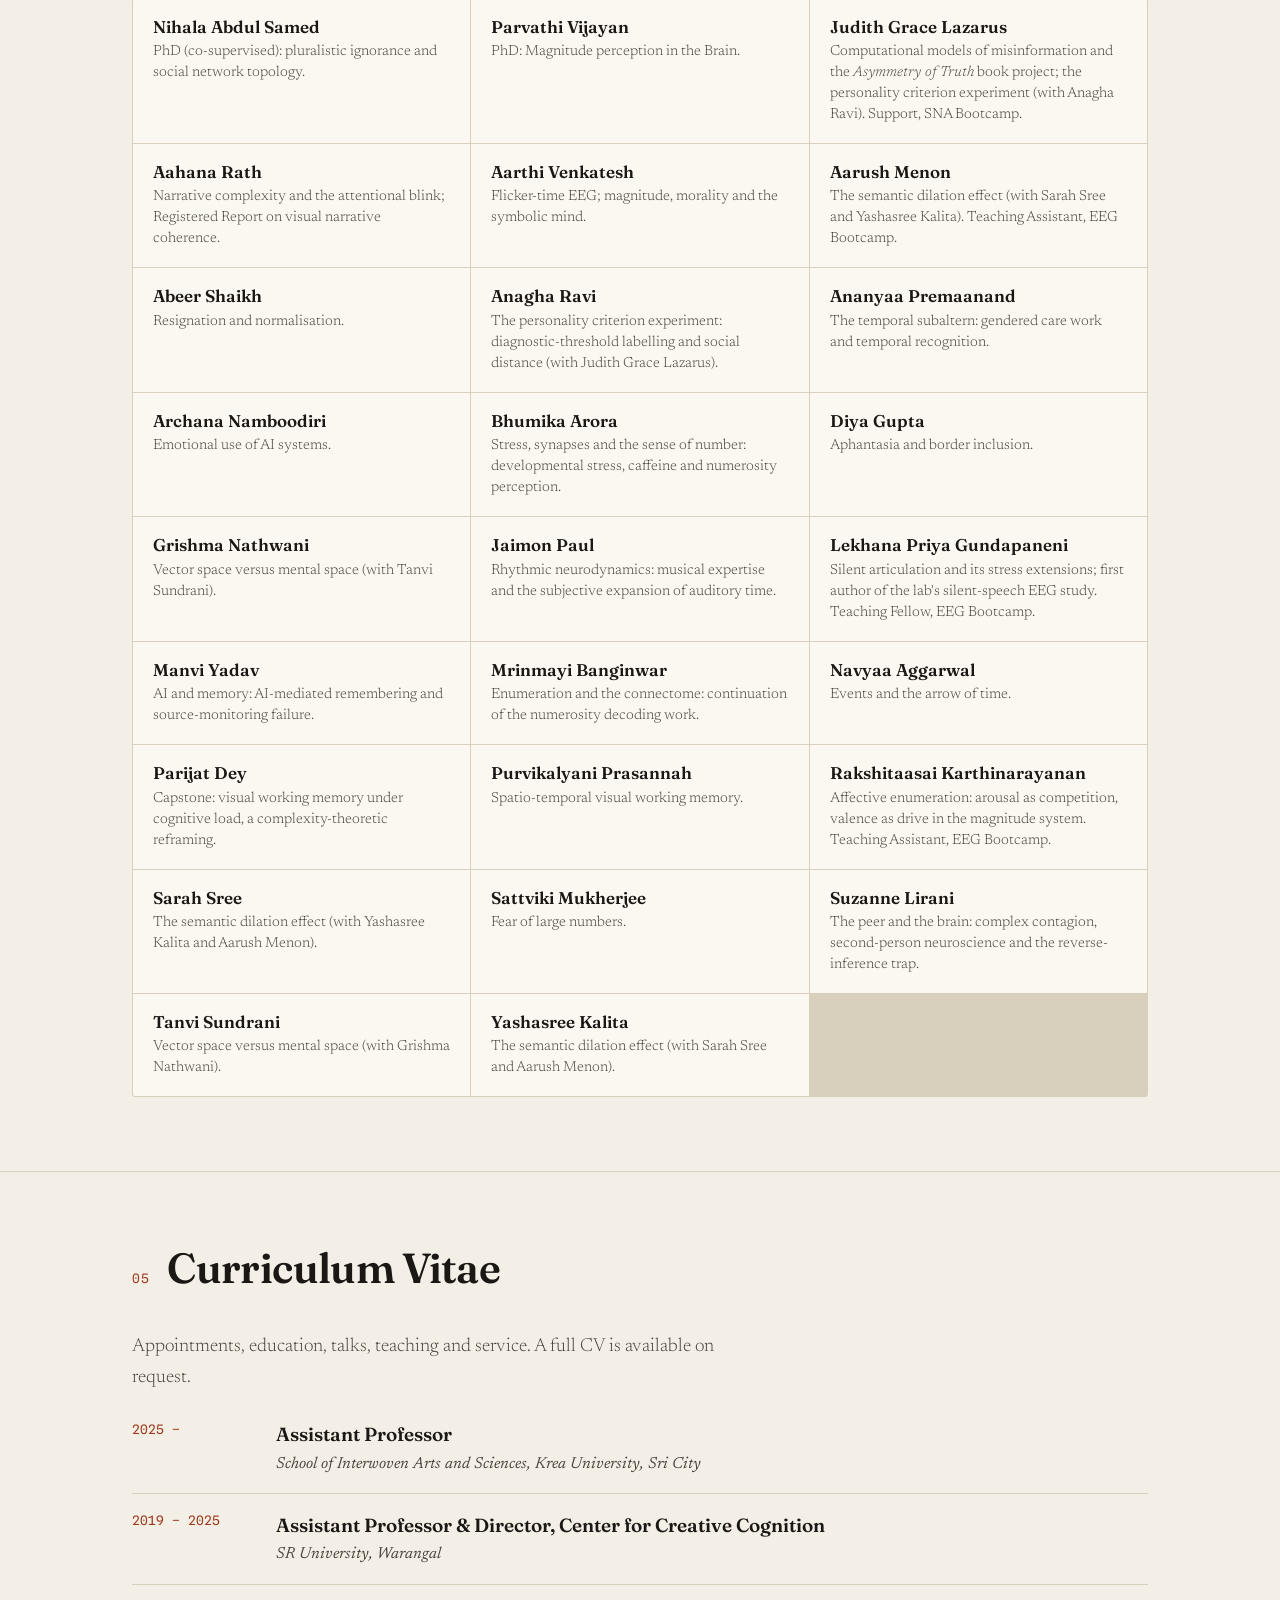
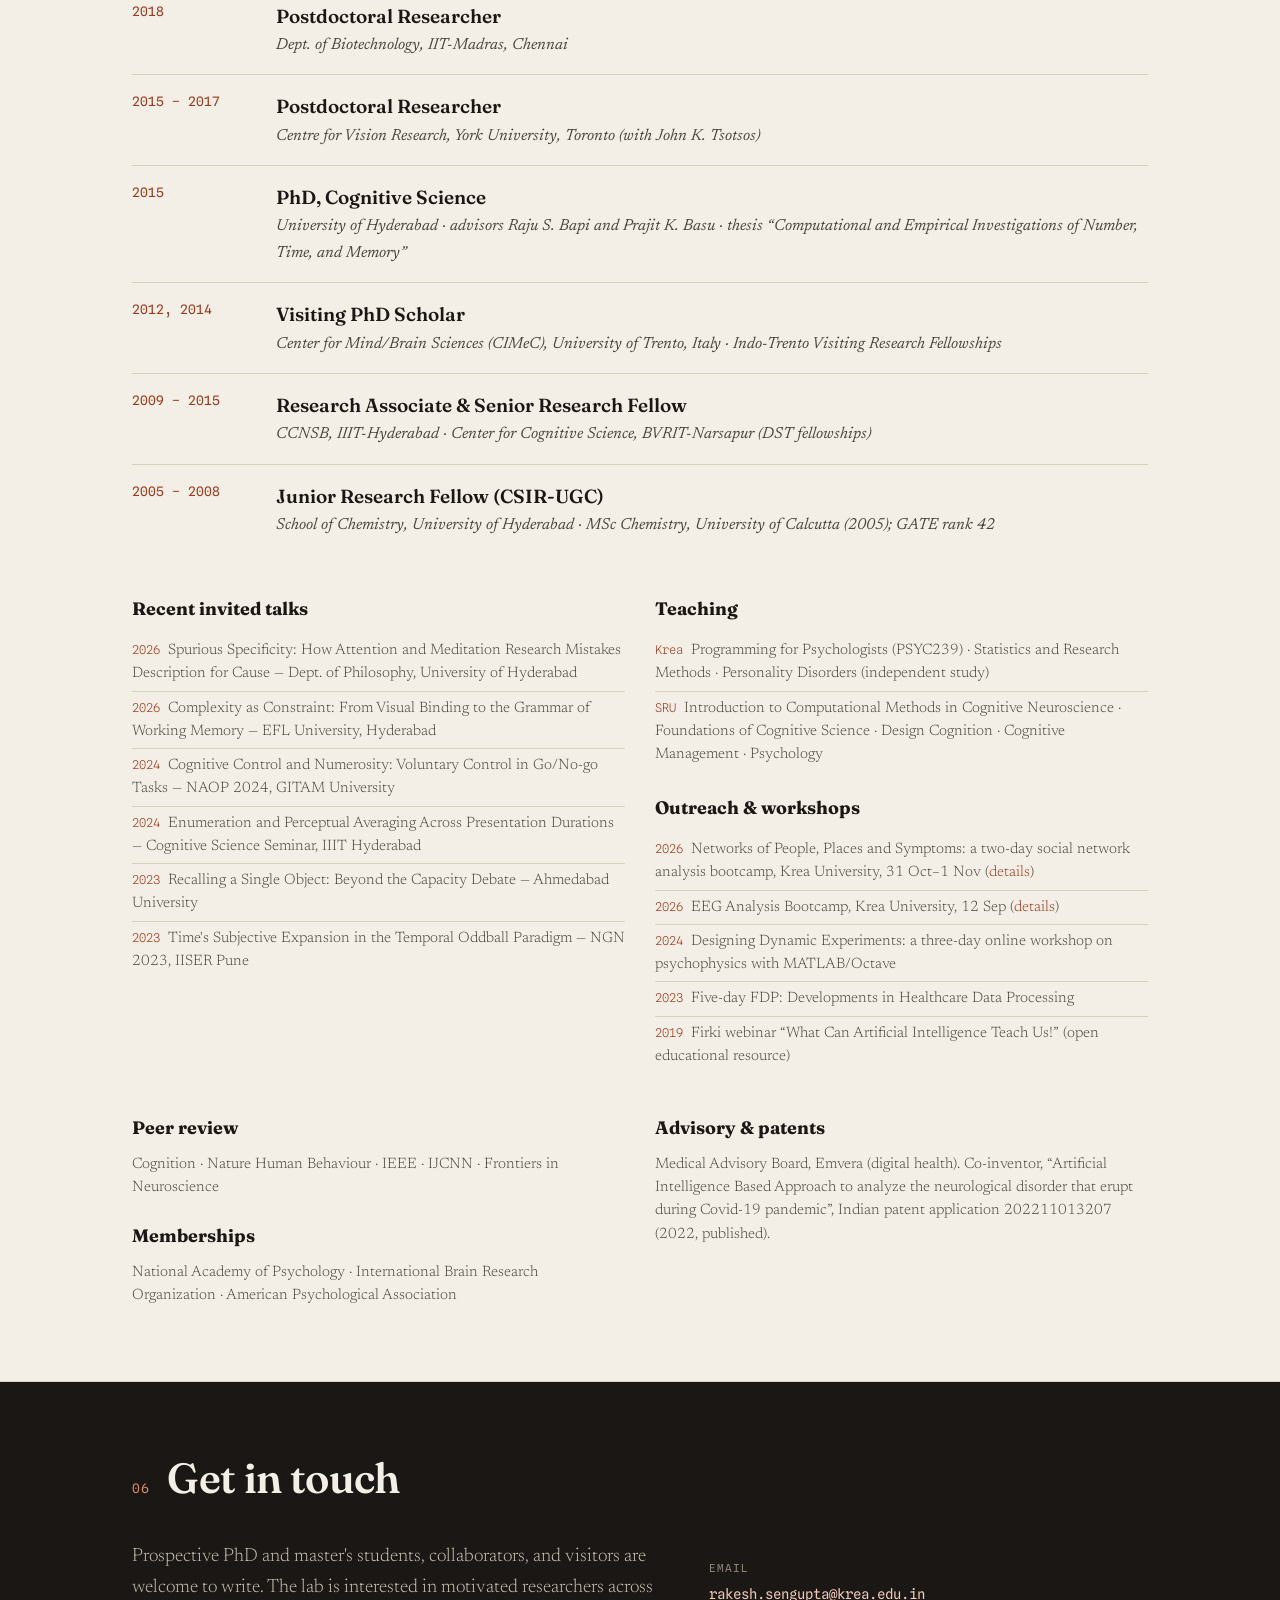
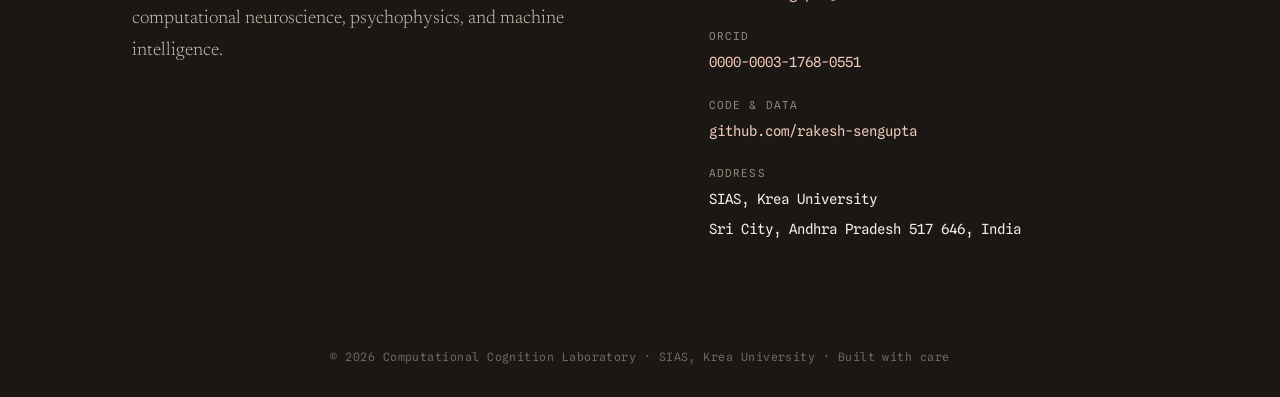
==== commit d16ca413: "Remove a collaborator from the list" ====
--- a/index.html
+++ b/index.html
@@ -211,7 +211,7 @@
       <div class="theme">
         <span class="tnum">↔</span>
         <h4>Long-standing Collaborators</h4>
-        <p>David Melcher &amp; Manuela Piazza (Trento), John K. Tsotsos (York), Surampudi Bapi Raju (IIIT-Hyderabad), Ravichander Janapati &amp; Usha Desai (SR University), Anuj Shukla, Maganti Madhavilatha &amp; Sayantan Mandal (Krea).</p>
+        <p>David Melcher &amp; Manuela Piazza (Trento), John K. Tsotsos (York), Surampudi Bapi Raju (IIIT-Hyderabad), Ravichander Janapati &amp; Usha Desai (SR University), Anuj Shukla, Maganti Madhavilatha (Krea).</p>
       </div>
       <div class="theme">
         <span class="tnum">+</span>
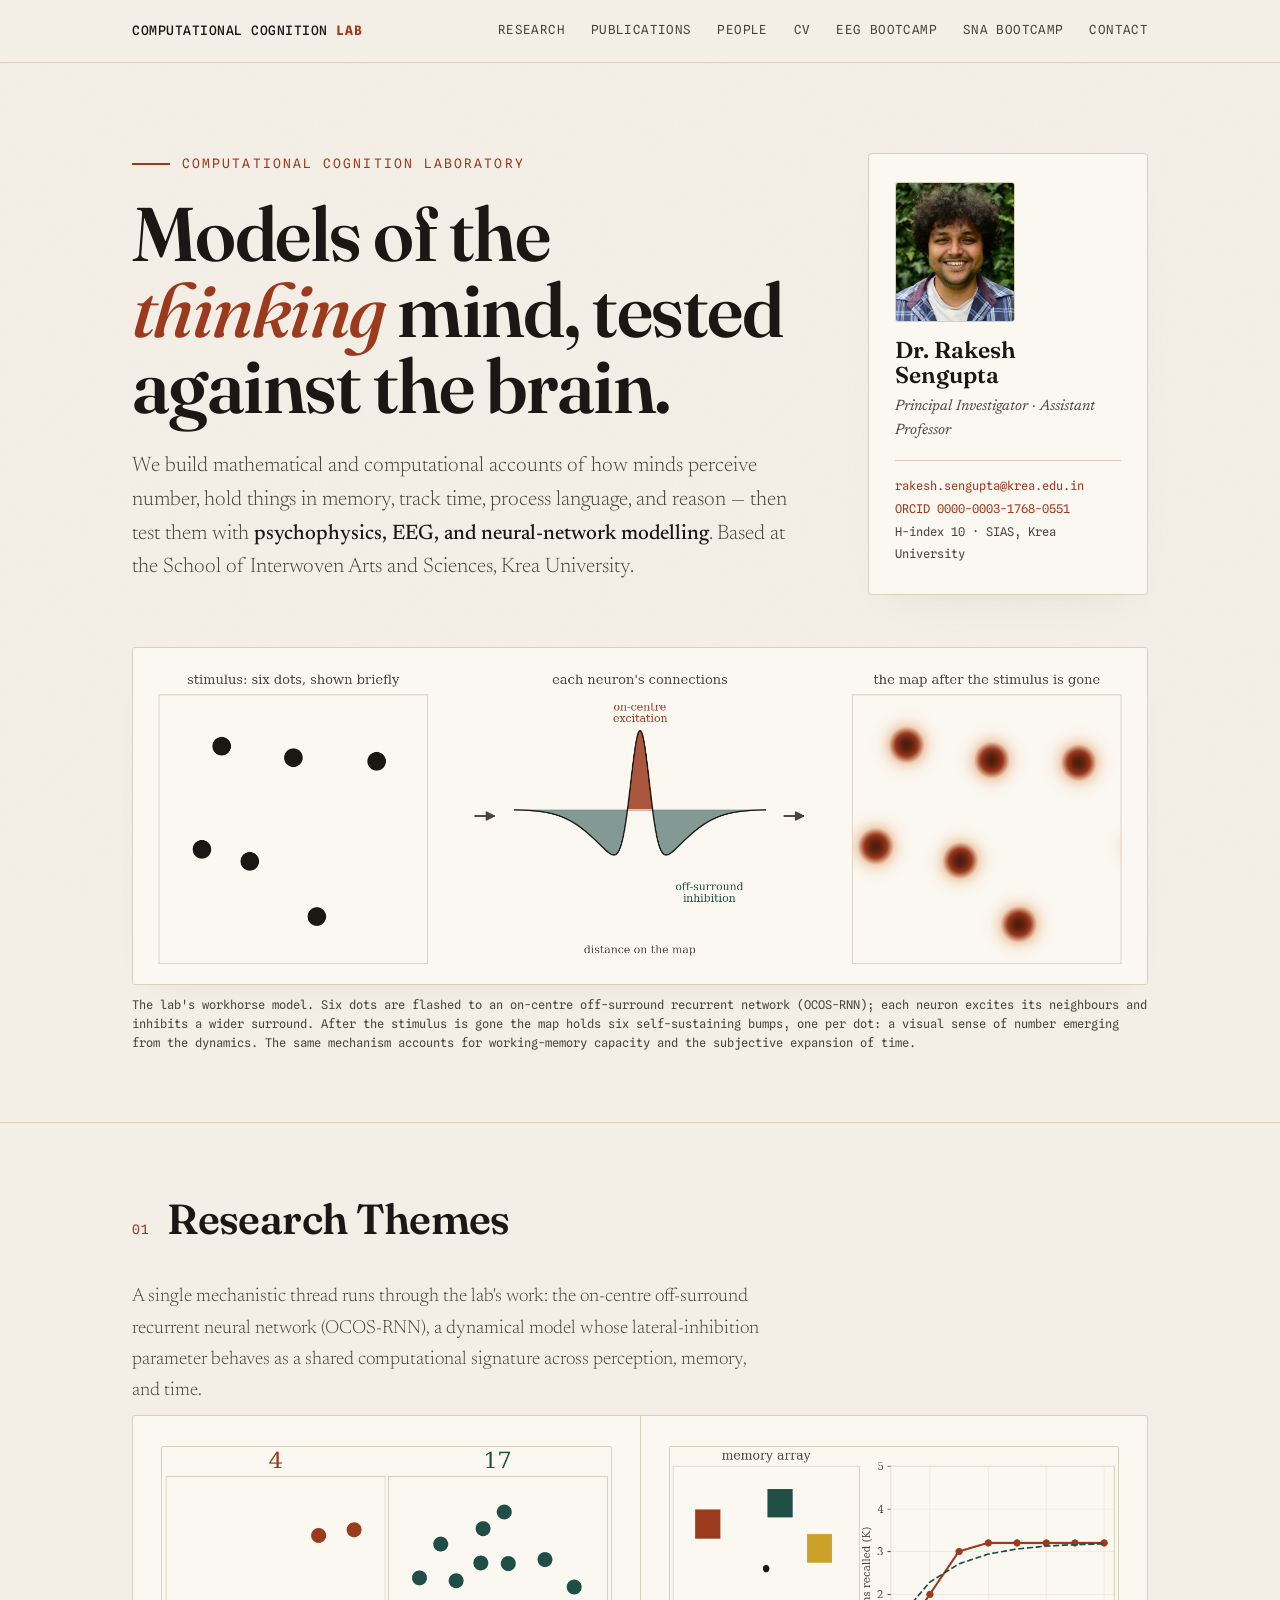
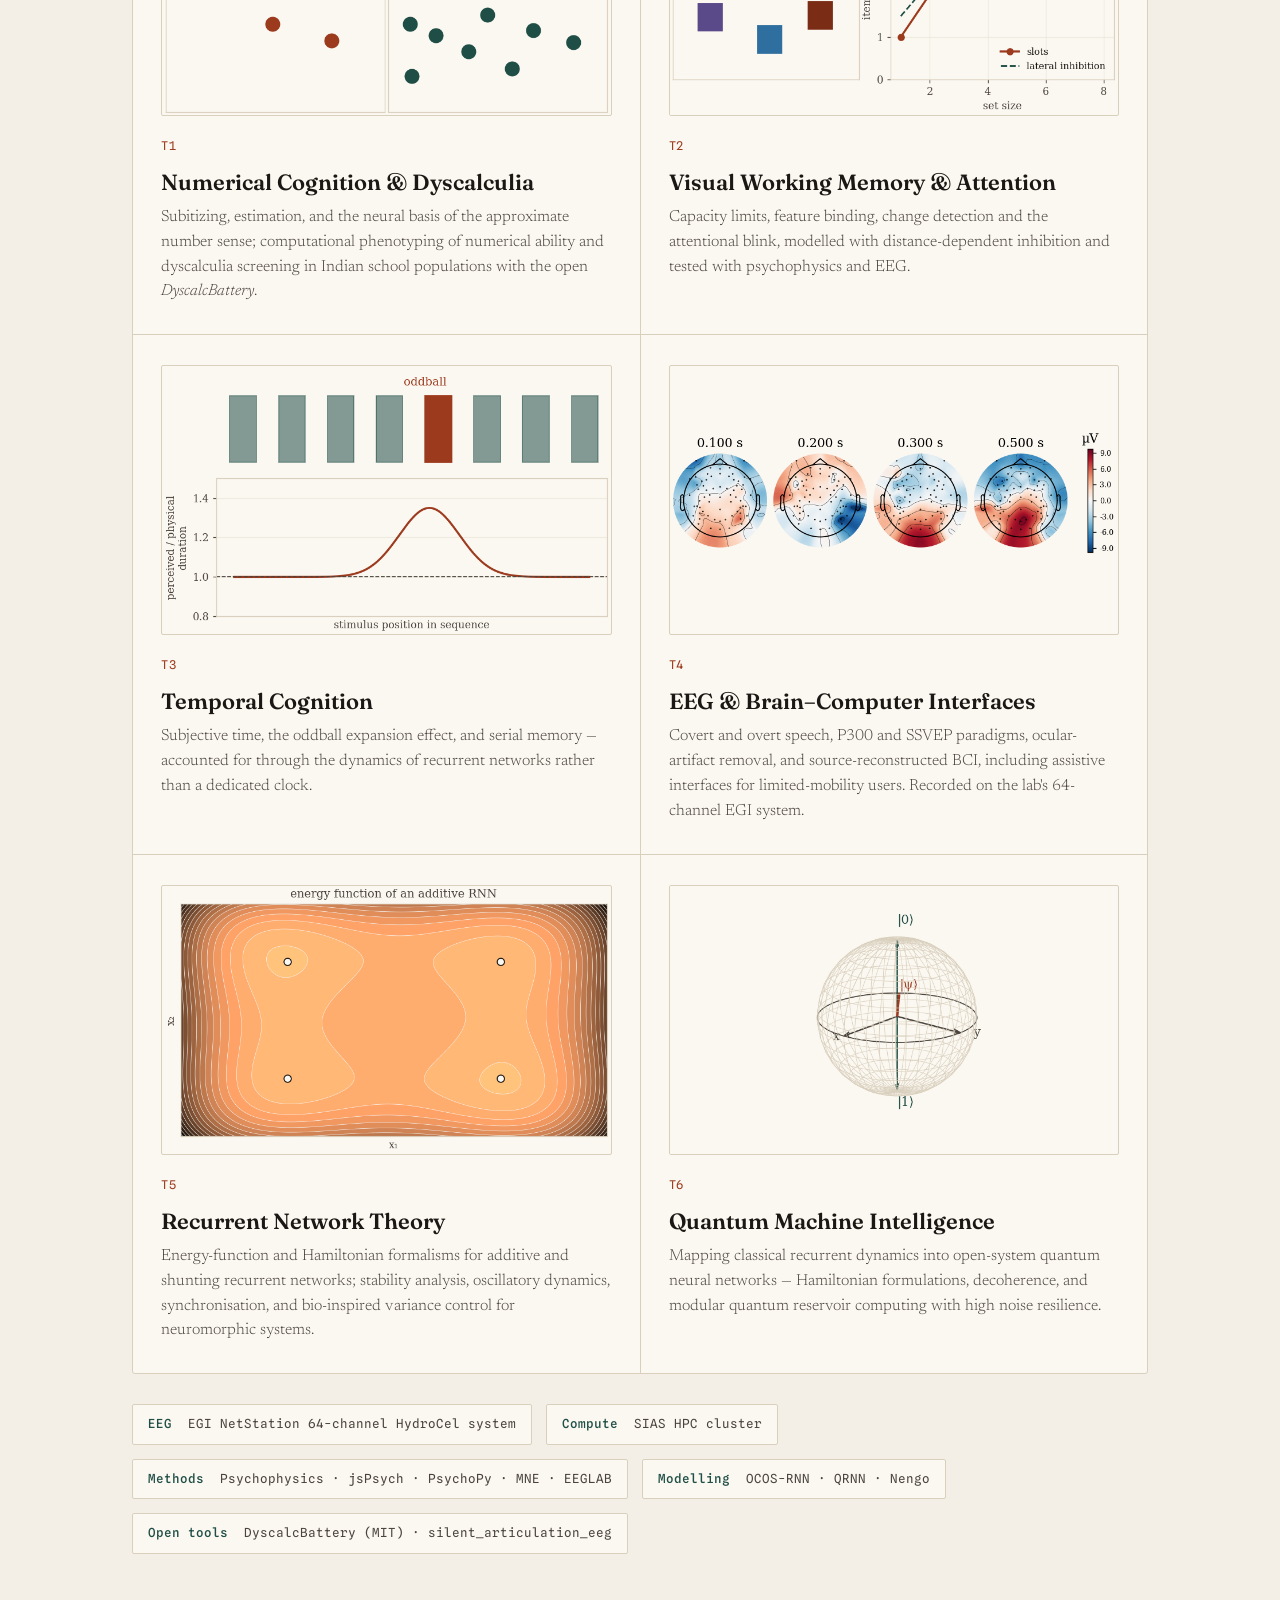
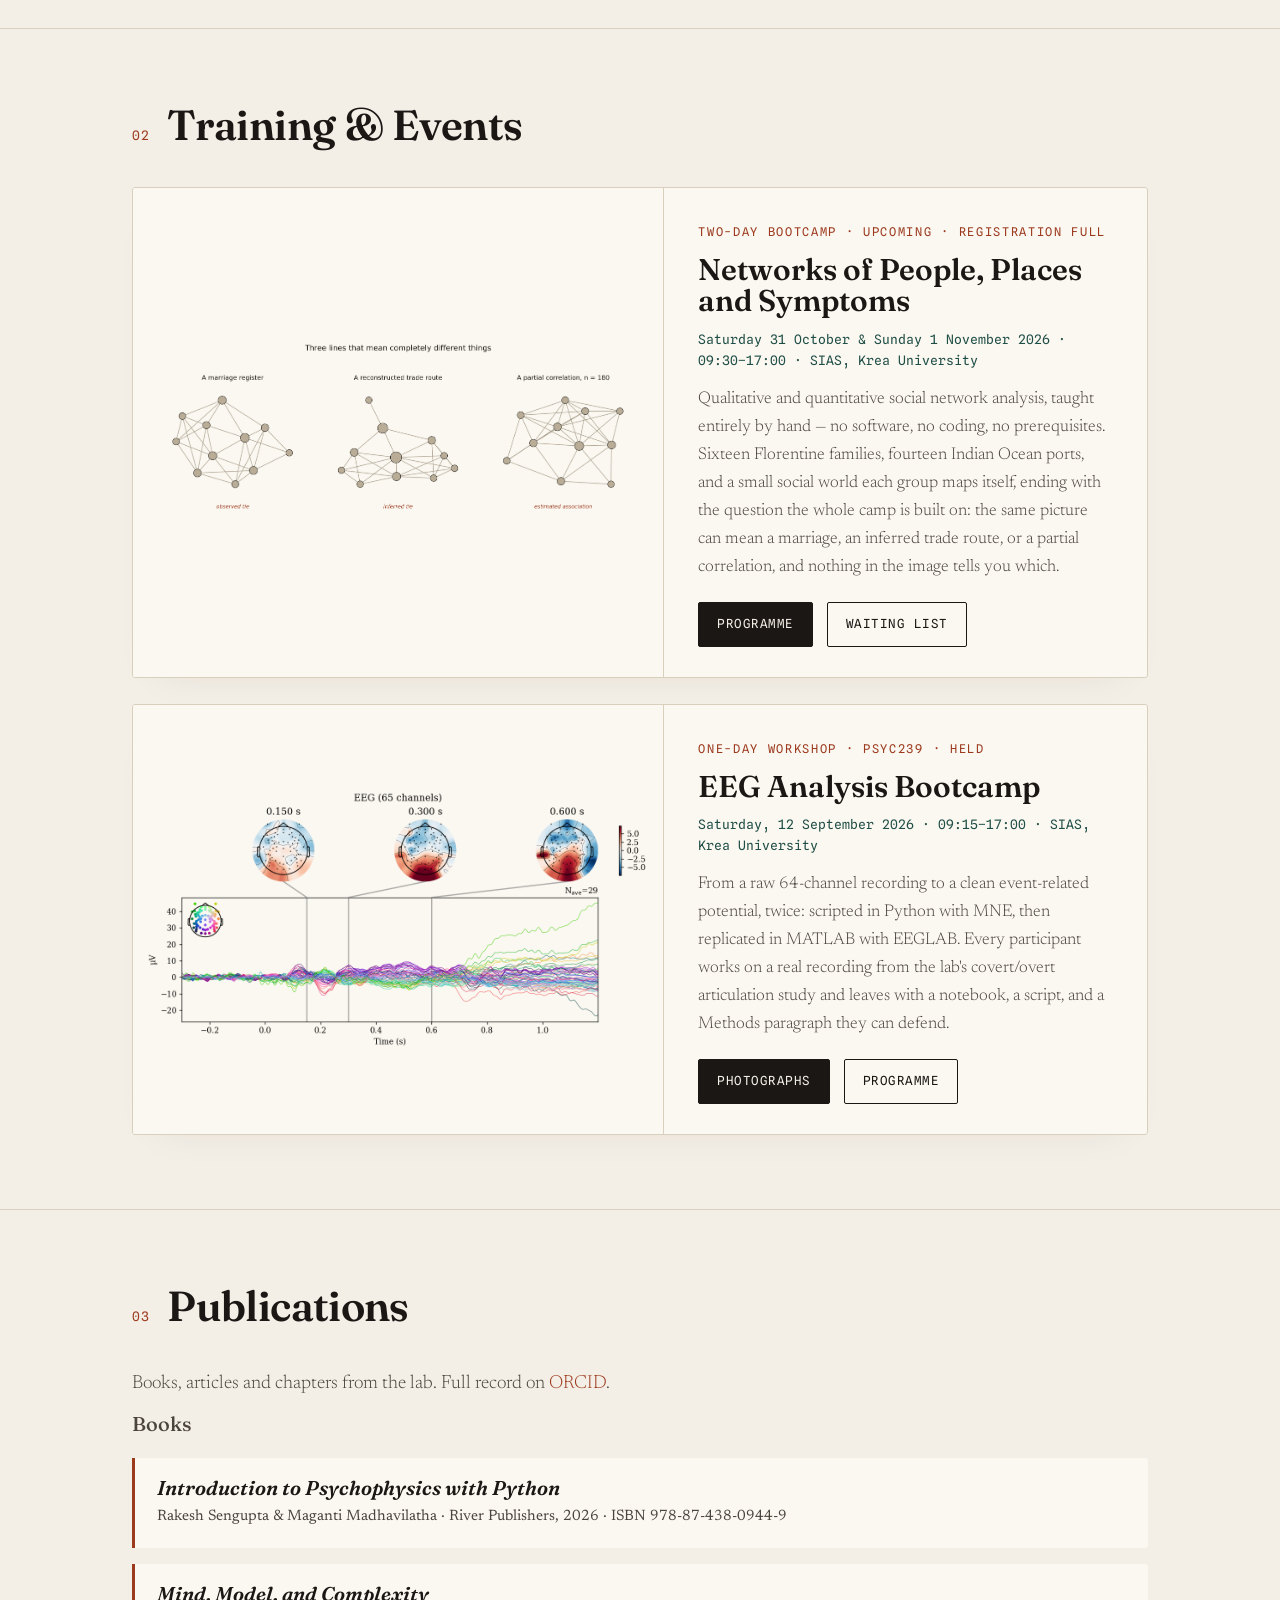
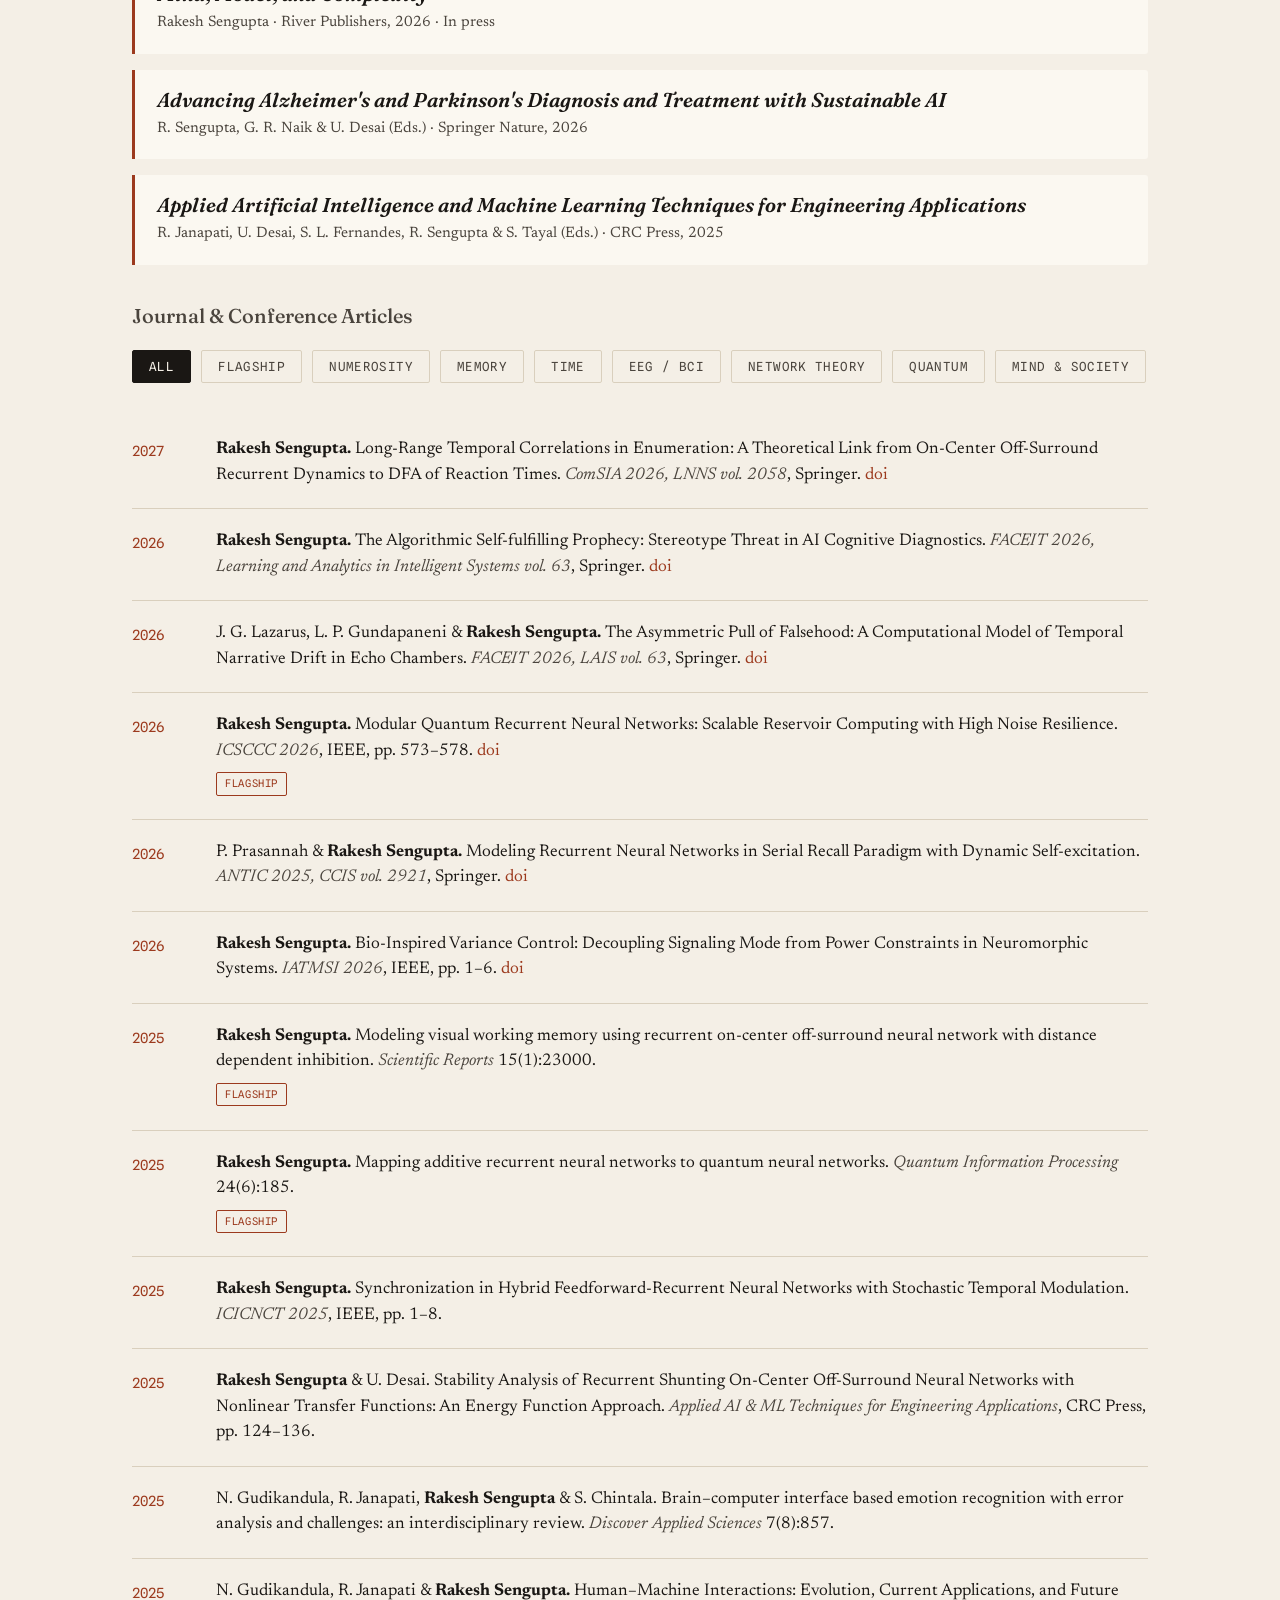
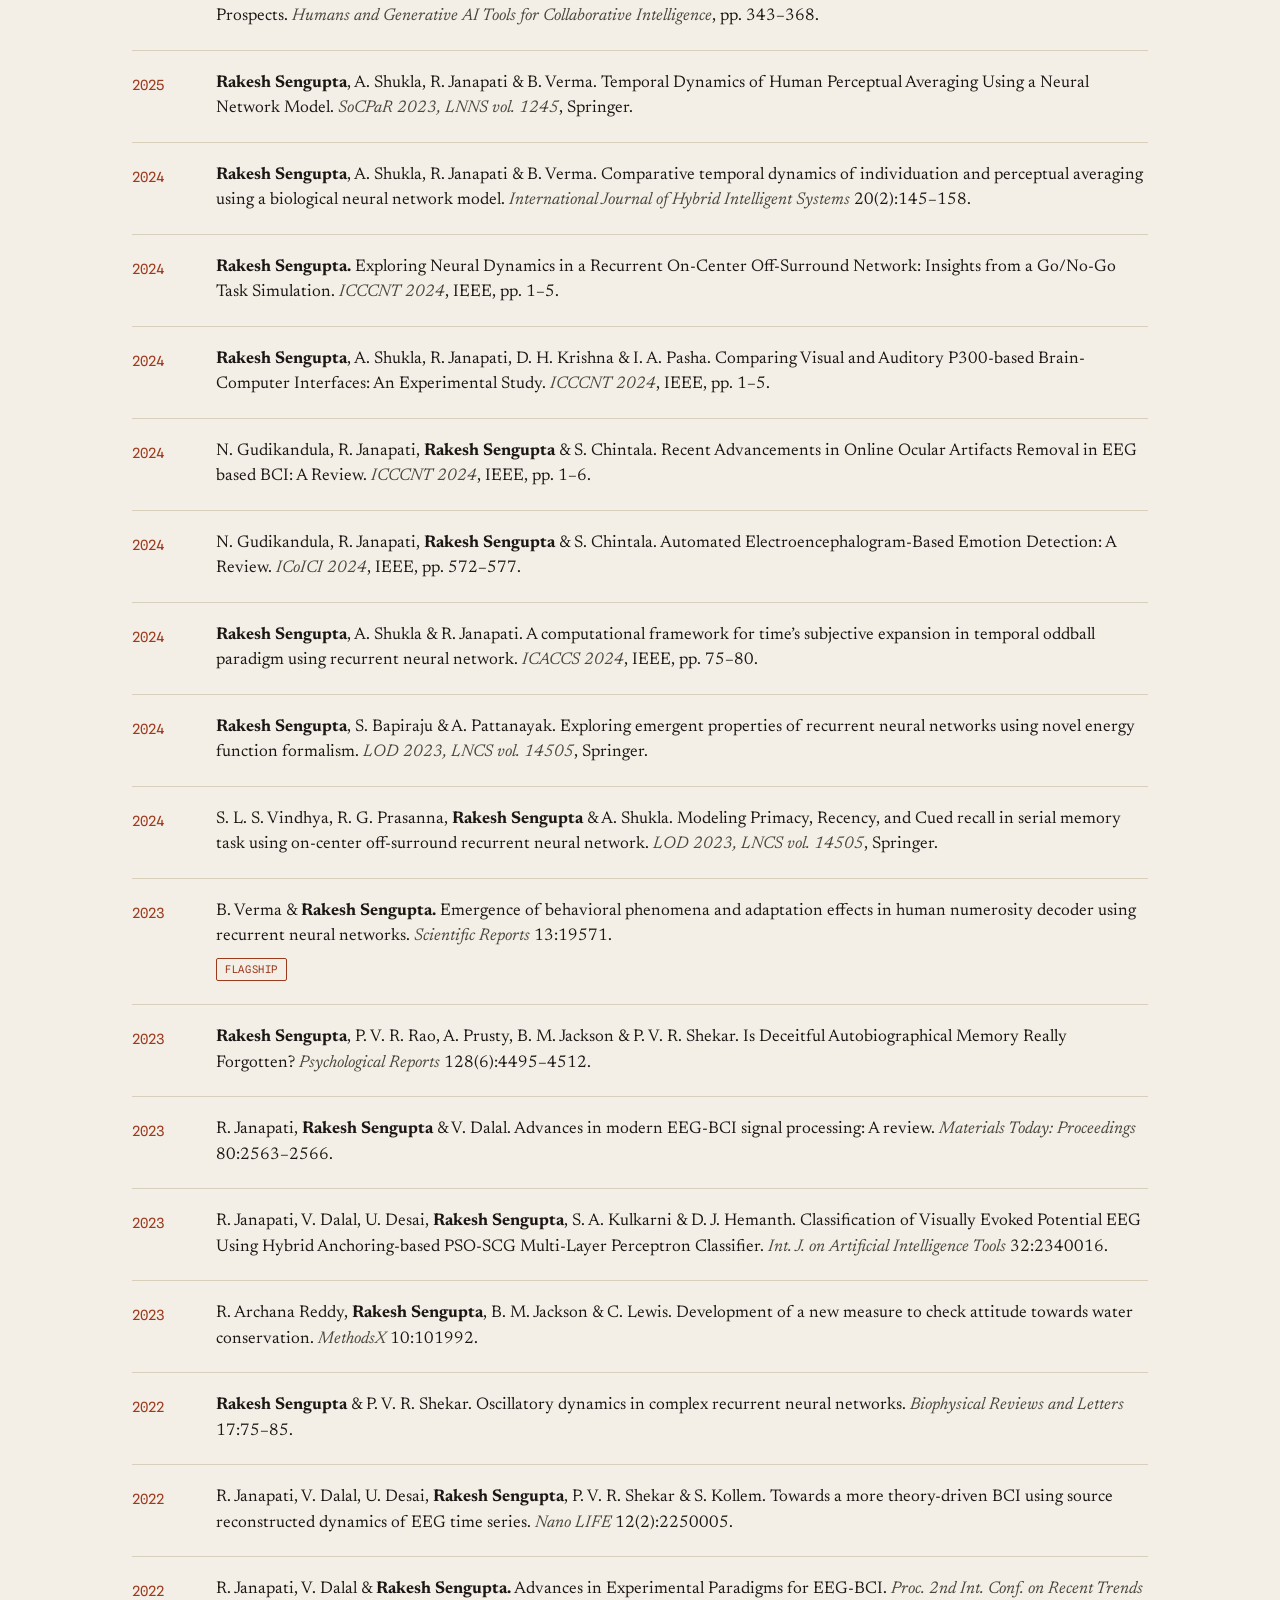
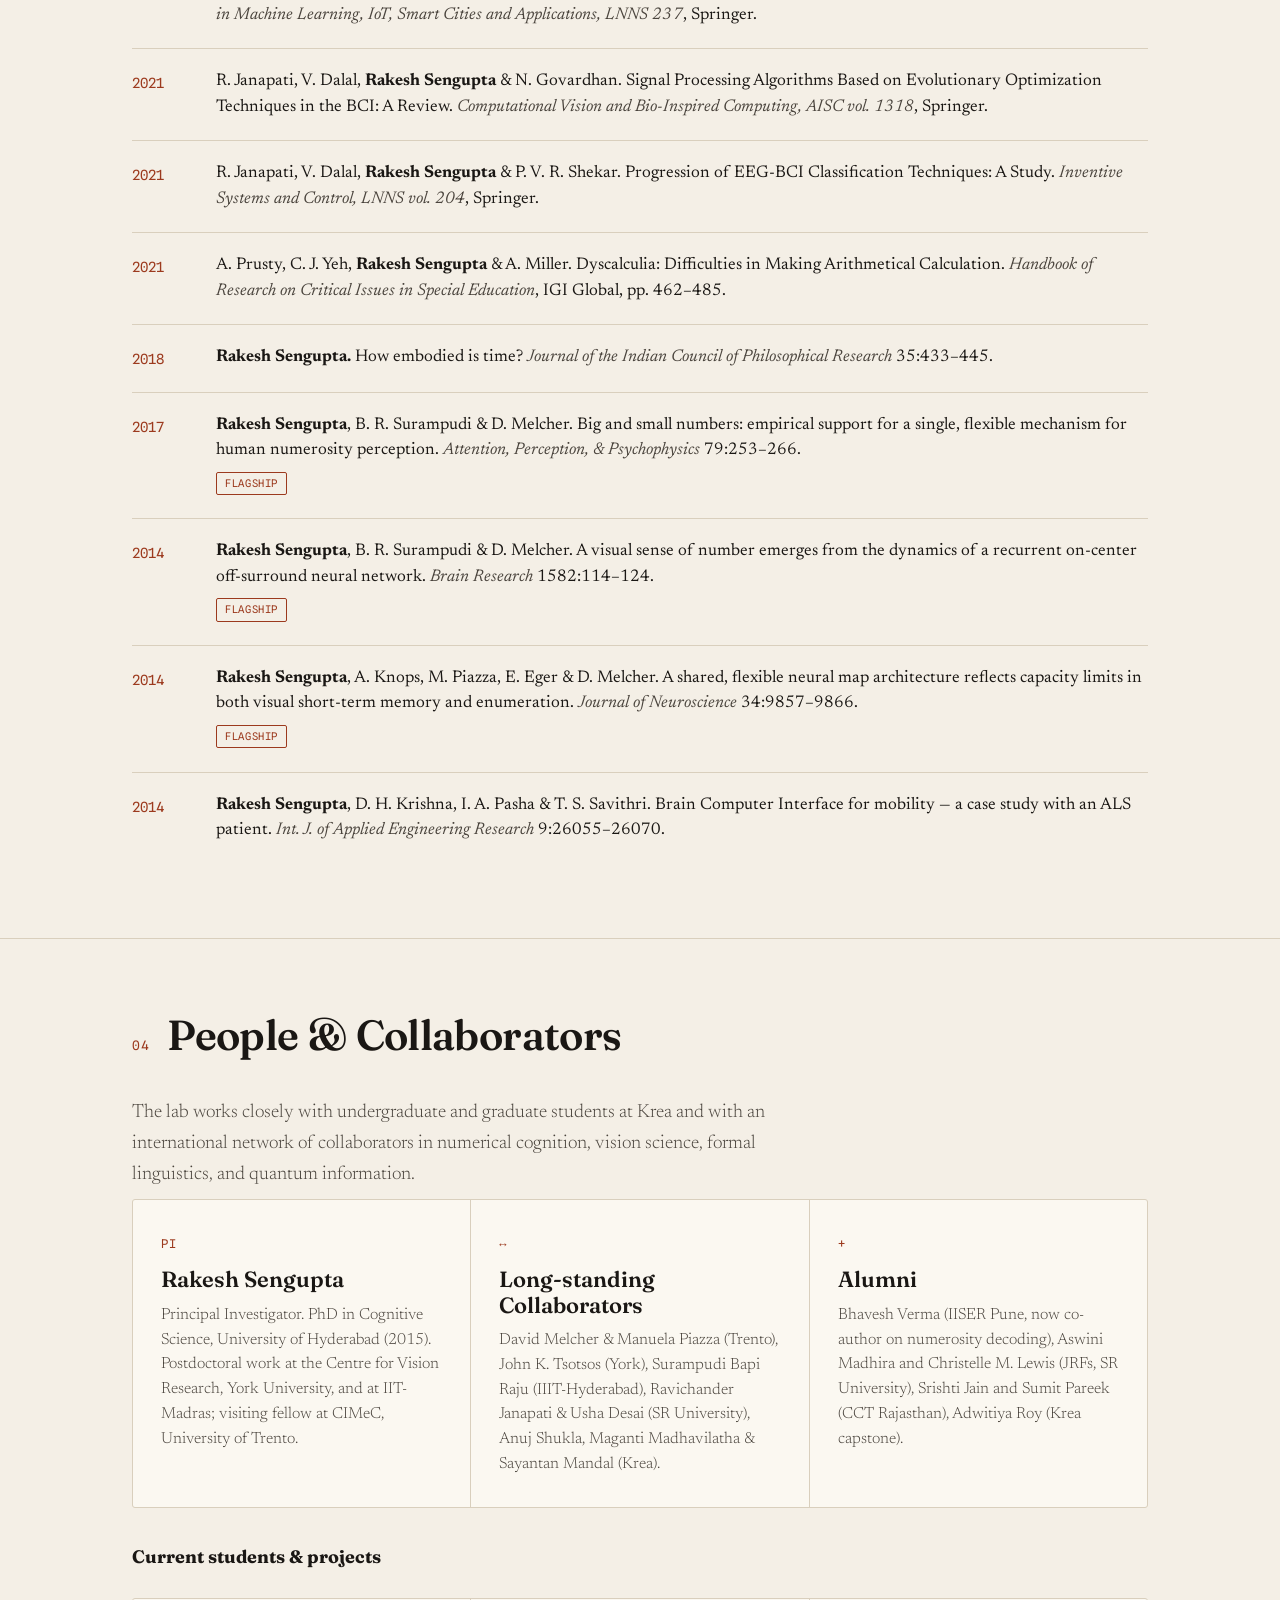
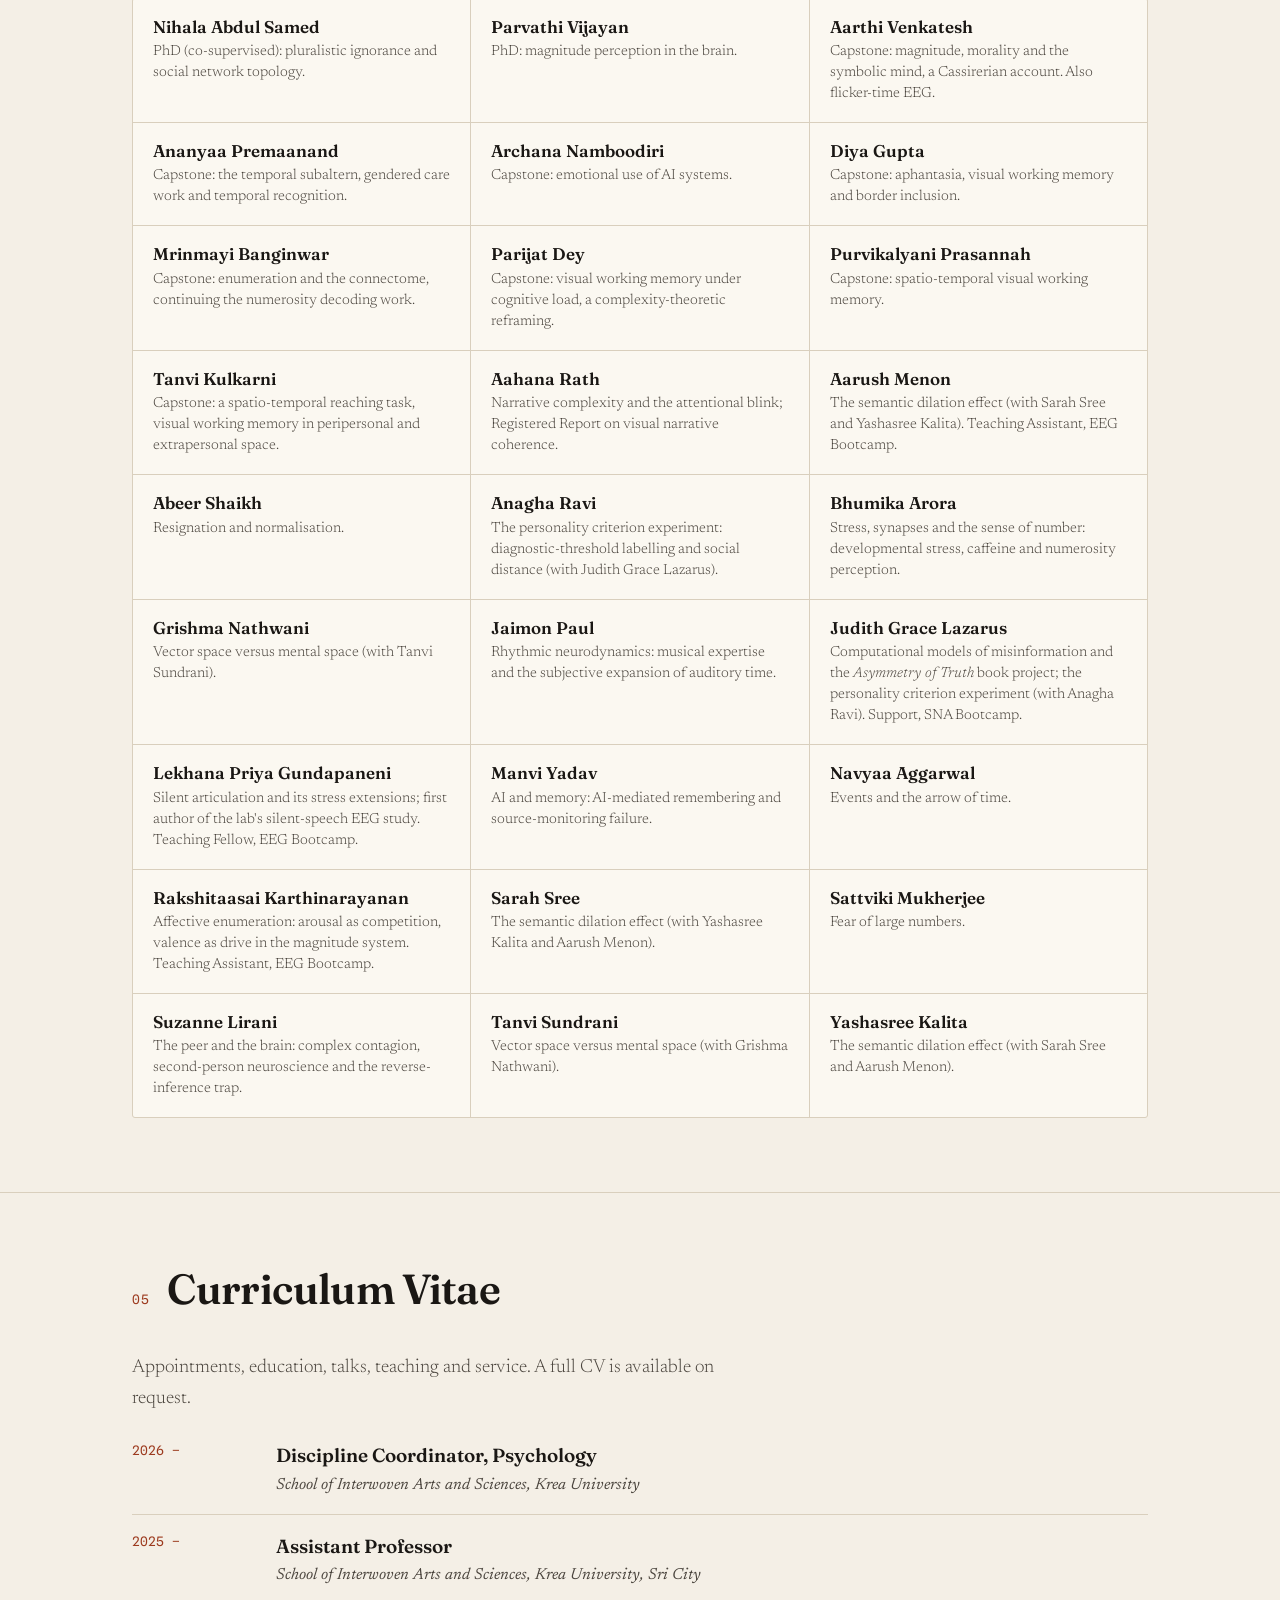
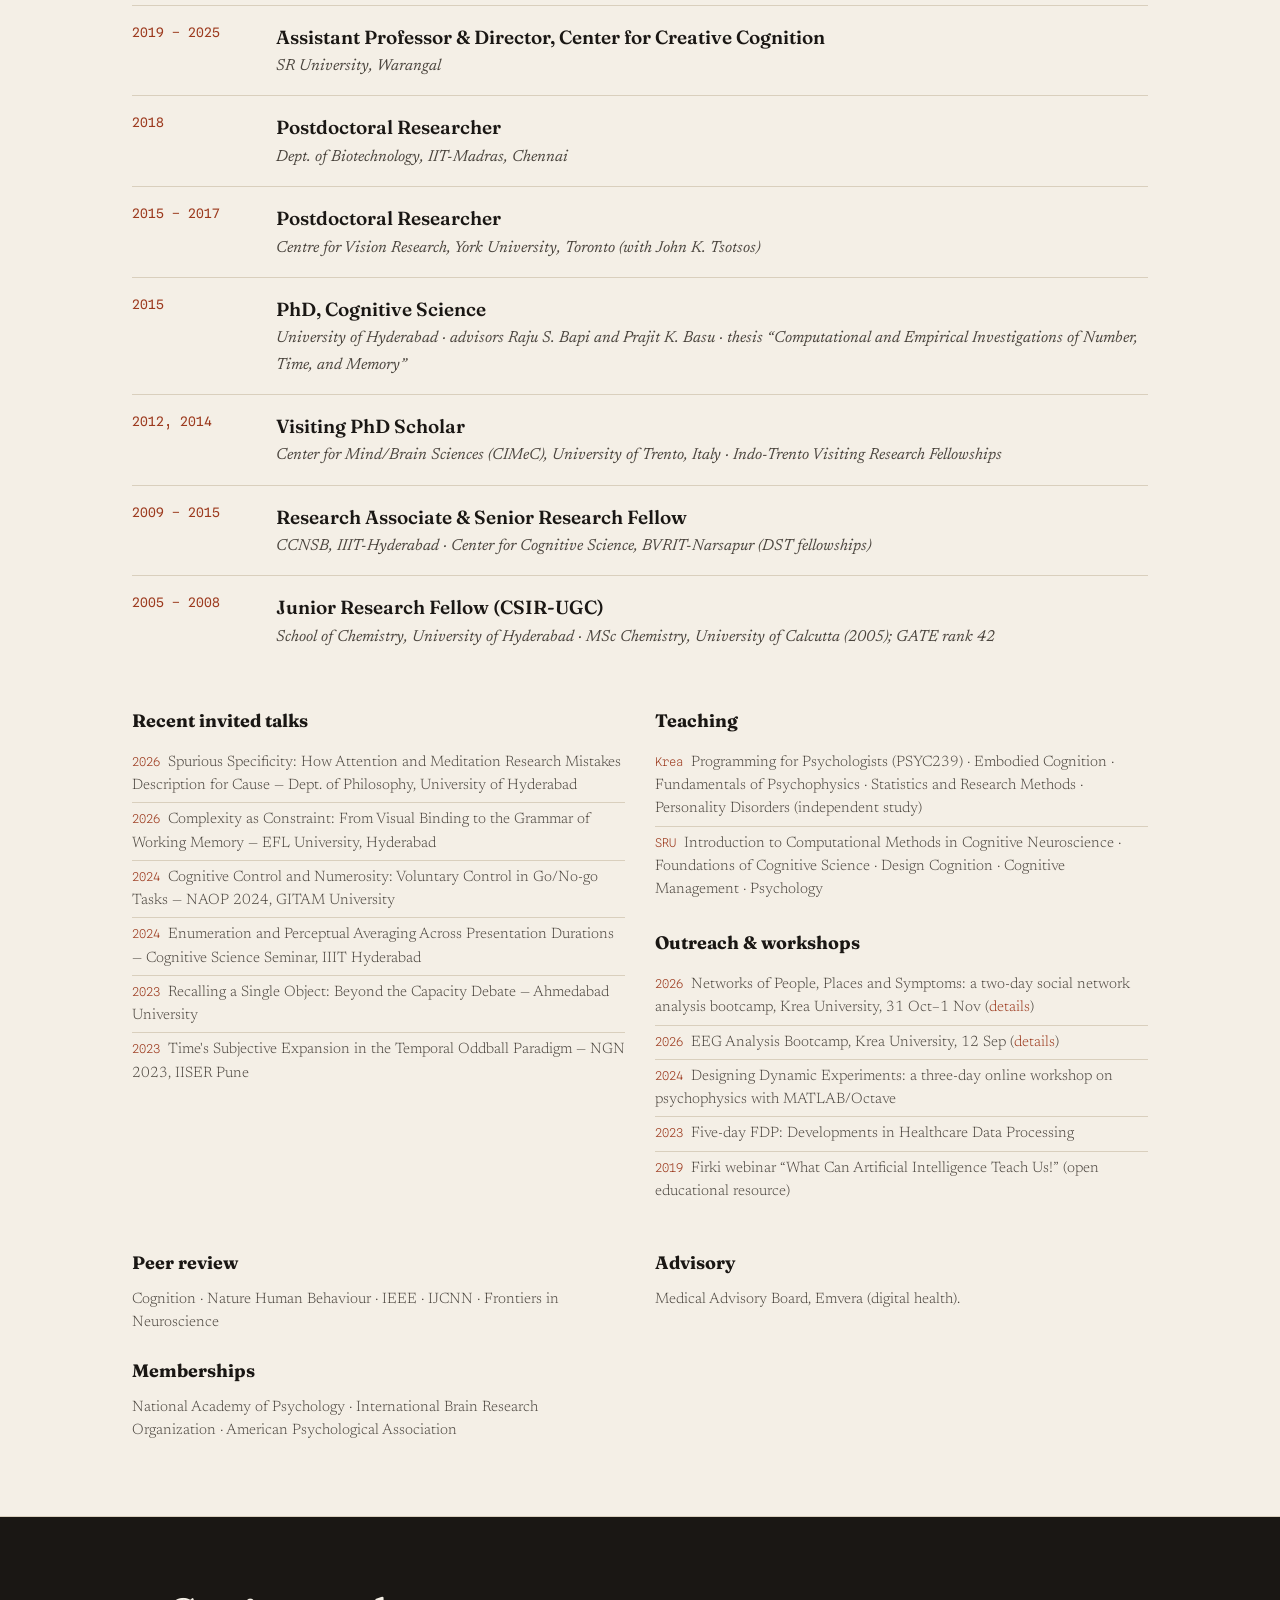
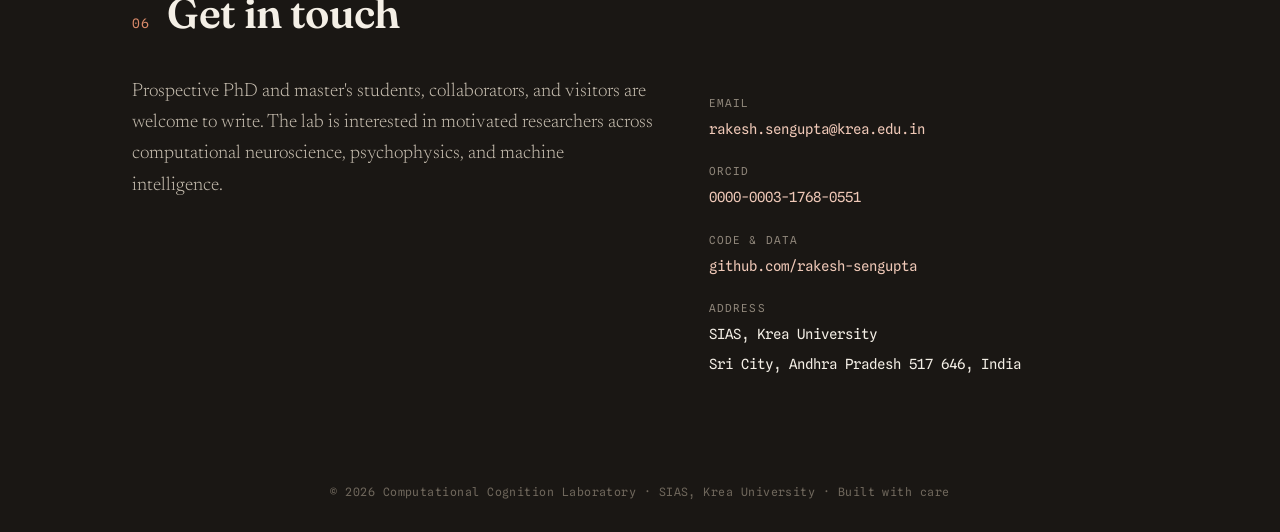
==== commit 1a93f45e: "Add files via upload" ====
--- a/index.html
+++ b/index.html
@@ -211,37 +211,38 @@
       <div class="theme">
         <span class="tnum">↔</span>
         <h4>Long-standing Collaborators</h4>
-        <p>David Melcher &amp; Manuela Piazza (Trento), John K. Tsotsos (York), Surampudi Bapi Raju (IIIT-Hyderabad), Ravichander Janapati &amp; Usha Desai (SR University), Anuj Shukla, Maganti Madhavilatha (Krea).</p>
+        <p>David Melcher &amp; Manuela Piazza (Trento), John K. Tsotsos (York), Surampudi Bapi Raju (IIIT-Hyderabad), Ravichander Janapati &amp; Usha Desai (SR University), Anuj Shukla, Maganti Madhavilatha &amp; Sayantan Mandal (Krea).</p>
       </div>
       <div class="theme">
         <span class="tnum">+</span>
         <h4>Alumni</h4>
-        <p>Bhavesh Verma (IISER Pune, now co-author on numerosity decoding), Aswini Madhira and Christelle M. Lewis (JRFs, SR University), Srishti Jain and Sumit Pareek (CCT Rajasthan), Adwititya Roy (Krea capstone).</p>
+        <p>Bhavesh Verma (IISER Pune, now co-author on numerosity decoding), Aswini Madhira and Christelle M. Lewis (JRFs, SR University), Srishti Jain and Sumit Pareek (CCT Rajasthan), Adwitiya Roy (Krea capstone).</p>
       </div>
     </div>
 
     <h3 class="sub-h reveal" style="margin-top:34px;">Current students &amp; projects</h3>
     <div class="plist reveal">
       <div class="p"><b>Nihala Abdul Samed</b><span>PhD (co-supervised): pluralistic ignorance and social network topology.</span></div>
-      <div class="p"><b>Parvathi Vijayan</b><span>PhD: Magnitude perception in the Brain.</span></div>
-      <div class="p"><b>Judith Grace Lazarus</b><span>Computational models of misinformation and the <em>Asymmetry of Truth</em> book project; the personality criterion experiment (with Anagha Ravi). Support, SNA Bootcamp.</span></div>
+      <div class="p"><b>Parvathi Vijayan</b><span>PhD: magnitude perception in the brain.</span></div>
+      <div class="p"><b>Aarthi Venkatesh</b><span>Capstone: magnitude, morality and the symbolic mind, a Cassirerian account. Also flicker-time EEG.</span></div>
+      <div class="p"><b>Ananyaa Premaanand</b><span>Capstone: the temporal subaltern, gendered care work and temporal recognition.</span></div>
+      <div class="p"><b>Archana Namboodiri</b><span>Capstone: emotional use of AI systems.</span></div>
+      <div class="p"><b>Diya Gupta</b><span>Capstone: aphantasia, visual working memory and border inclusion.</span></div>
+      <div class="p"><b>Mrinmayi Banginwar</b><span>Capstone: enumeration and the connectome, continuing the numerosity decoding work.</span></div>
+      <div class="p"><b>Parijat Dey</b><span>Capstone: visual working memory under cognitive load, a complexity-theoretic reframing.</span></div>
+      <div class="p"><b>Purvikalyani Prasannah</b><span>Capstone: spatio-temporal visual working memory.</span></div>
+      <div class="p"><b>Tanvi Kulkarni</b><span>Capstone: a spatio-temporal reaching task, visual working memory in peripersonal and extrapersonal space.</span></div>
       <div class="p"><b>Aahana Rath</b><span>Narrative complexity and the attentional blink; Registered Report on visual narrative coherence.</span></div>
-      <div class="p"><b>Aarthi Venkatesh</b><span>Flicker-time EEG; magnitude, morality and the symbolic mind.</span></div>
       <div class="p"><b>Aarush Menon</b><span>The semantic dilation effect (with Sarah Sree and Yashasree Kalita). Teaching Assistant, EEG Bootcamp.</span></div>
       <div class="p"><b>Abeer Shaikh</b><span>Resignation and normalisation.</span></div>
       <div class="p"><b>Anagha Ravi</b><span>The personality criterion experiment: diagnostic-threshold labelling and social distance (with Judith Grace Lazarus).</span></div>
-      <div class="p"><b>Ananyaa Premaanand</b><span>The temporal subaltern: gendered care work and temporal recognition.</span></div>
-      <div class="p"><b>Archana Namboodiri</b><span>Emotional use of AI systems.</span></div>
       <div class="p"><b>Bhumika Arora</b><span>Stress, synapses and the sense of number: developmental stress, caffeine and numerosity perception.</span></div>
-      <div class="p"><b>Diya Gupta</b><span>Aphantasia and border inclusion.</span></div>
       <div class="p"><b>Grishma Nathwani</b><span>Vector space versus mental space (with Tanvi Sundrani).</span></div>
       <div class="p"><b>Jaimon Paul</b><span>Rhythmic neurodynamics: musical expertise and the subjective expansion of auditory time.</span></div>
+      <div class="p"><b>Judith Grace Lazarus</b><span>Computational models of misinformation and the <em>Asymmetry of Truth</em> book project; the personality criterion experiment (with Anagha Ravi). Support, SNA Bootcamp.</span></div>
       <div class="p"><b>Lekhana Priya Gundapaneni</b><span>Silent articulation and its stress extensions; first author of the lab's silent-speech EEG study. Teaching Fellow, EEG Bootcamp.</span></div>
       <div class="p"><b>Manvi Yadav</b><span>AI and memory: AI-mediated remembering and source-monitoring failure.</span></div>
-      <div class="p"><b>Mrinmayi Banginwar</b><span>Enumeration and the connectome: continuation of the numerosity decoding work.</span></div>
       <div class="p"><b>Navyaa Aggarwal</b><span>Events and the arrow of time.</span></div>
-      <div class="p"><b>Parijat Dey</b><span>Capstone: visual working memory under cognitive load, a complexity-theoretic reframing.</span></div>
-      <div class="p"><b>Purvikalyani Prasannah</b><span>Spatio-temporal visual working memory.</span></div>
       <div class="p"><b>Rakshitaasai Karthinarayanan</b><span>Affective enumeration: arousal as competition, valence as drive in the magnitude system. Teaching Assistant, EEG Bootcamp.</span></div>
       <div class="p"><b>Sarah Sree</b><span>The semantic dilation effect (with Yashasree Kalita and Aarush Menon).</span></div>
       <div class="p"><b>Sattviki Mukherjee</b><span>Fear of large numbers.</span></div>
@@ -261,6 +262,7 @@
     </div>
     <p class="sec-intro reveal">Appointments, education, talks, teaching and service. A full CV is available on request.</p>
     <div class="timeline reveal">
+      <div class="tl-item"><span class="tl-yr">2026 –</span><div><div class="tl-role">Discipline Coordinator, Psychology</div><div class="tl-inst">School of Interwoven Arts and Sciences, Krea University</div></div></div>
       <div class="tl-item"><span class="tl-yr">2025 –</span><div><div class="tl-role">Assistant Professor</div><div class="tl-inst">School of Interwoven Arts and Sciences, Krea University, Sri City</div></div></div>
       <div class="tl-item"><span class="tl-yr">2019 – 2025</span><div><div class="tl-role">Assistant Professor &amp; Director, Center for Creative Cognition</div><div class="tl-inst">SR University, Warangal</div></div></div>
       <div class="tl-item"><span class="tl-yr">2018</span><div><div class="tl-role">Postdoctoral Researcher</div><div class="tl-inst">Dept. of Biotechnology, IIT-Madras, Chennai</div></div></div>
@@ -286,7 +288,7 @@
       <div>
         <h4>Teaching</h4>
         <ul>
-          <li><span class="yr">Krea</span>Programming for Psychologists (PSYC239) · Statistics and Research Methods · Personality Disorders (independent study)</li>
+          <li><span class="yr">Krea</span>Programming for Psychologists (PSYC239) · Embodied Cognition · Fundamentals of Psychophysics · Statistics and Research Methods · Personality Disorders (independent study)</li>
           <li><span class="yr">SRU</span>Introduction to Computational Methods in Cognitive Neuroscience · Foundations of Cognitive Science · Design Cognition · Cognitive Management · Psychology</li>
         </ul>
         <h4 style="margin-top:22px;">Outreach &amp; workshops</h4>
@@ -308,8 +310,8 @@
         <p>National Academy of Psychology · International Brain Research Organization · American Psychological Association</p>
       </div>
       <div>
-        <h4>Advisory &amp; patents</h4>
-        <p>Medical Advisory Board, Emvera (digital health). Co-inventor, “Artificial Intelligence Based Approach to analyze the neurological disorder that erupt during Covid-19 pandemic”, Indian patent application 202211013207 (2022, published).</p>
+        <h4>Advisory</h4>
+        <p>Medical Advisory Board, Emvera (digital health).</p>
       </div>
     </div>
   </div>
@@ -347,7 +349,7 @@
 <script>
   /* ---------- publication data (from CV, Sept 2026) ---------- */
   const pubs = [
-    {y:"2027", cats:["numerosity","theory"], html:'<strong>Rakesh Sengupta.</strong> Long-Range Temporal Correlations in Enumeration: A Theoretical Link from On-Center Off-Surround Recurrent Dynamics to DFA of Reaction Times. <span class="venue">ComSIA 2026, LNNS vol. 2058</span>, Springer. <a href="https://doi.org/10.1007/978-3-032-31170-2_10" target="_blank" rel="noopener">doi</a>'},
+{y:"2027", cats:["numerosity","theory"], html:'<strong>Rakesh Sengupta.</strong> Long-Range Temporal Correlations in Enumeration: A Theoretical Link from On-Center Off-Surround Recurrent Dynamics to DFA of Reaction Times. <span class="venue">ComSIA 2026, LNNS vol. 2058</span>, Springer. <a href="https://doi.org/10.1007/978-3-032-31170-2_10" target="_blank" rel="noopener">doi</a>'},
     {y:"2026", cats:["society"], html:'<strong>Rakesh Sengupta.</strong> The Algorithmic Self-fulfilling Prophecy: Stereotype Threat in AI Cognitive Diagnostics. <span class="venue">FACEIT 2026, Learning and Analytics in Intelligent Systems vol. 63</span>, Springer. <a href="https://doi.org/10.1007/978-3-032-29501-9_21" target="_blank" rel="noopener">doi</a>'},
     {y:"2026", cats:["society","theory"], html:'J. G. Lazarus, L. P. Gundapaneni &amp; <strong>Rakesh Sengupta.</strong> The Asymmetric Pull of Falsehood: A Computational Model of Temporal Narrative Drift in Echo Chambers. <span class="venue">FACEIT 2026, LAIS vol. 63</span>, Springer. <a href="https://doi.org/10.1007/978-3-032-29501-9_20" target="_blank" rel="noopener">doi</a>'},
     {y:"2026", cats:["quantum","flagship"], html:'<strong>Rakesh Sengupta.</strong> Modular Quantum Recurrent Neural Networks: Scalable Reservoir Computing with High Noise Resilience. <span class="venue">ICSCCC 2026</span>, IEEE, pp. 573–578. <a href="https://doi.org/10.1109/ICSCCC69031.2026.11600184" target="_blank" rel="noopener">doi</a>', tag:"Flagship"},
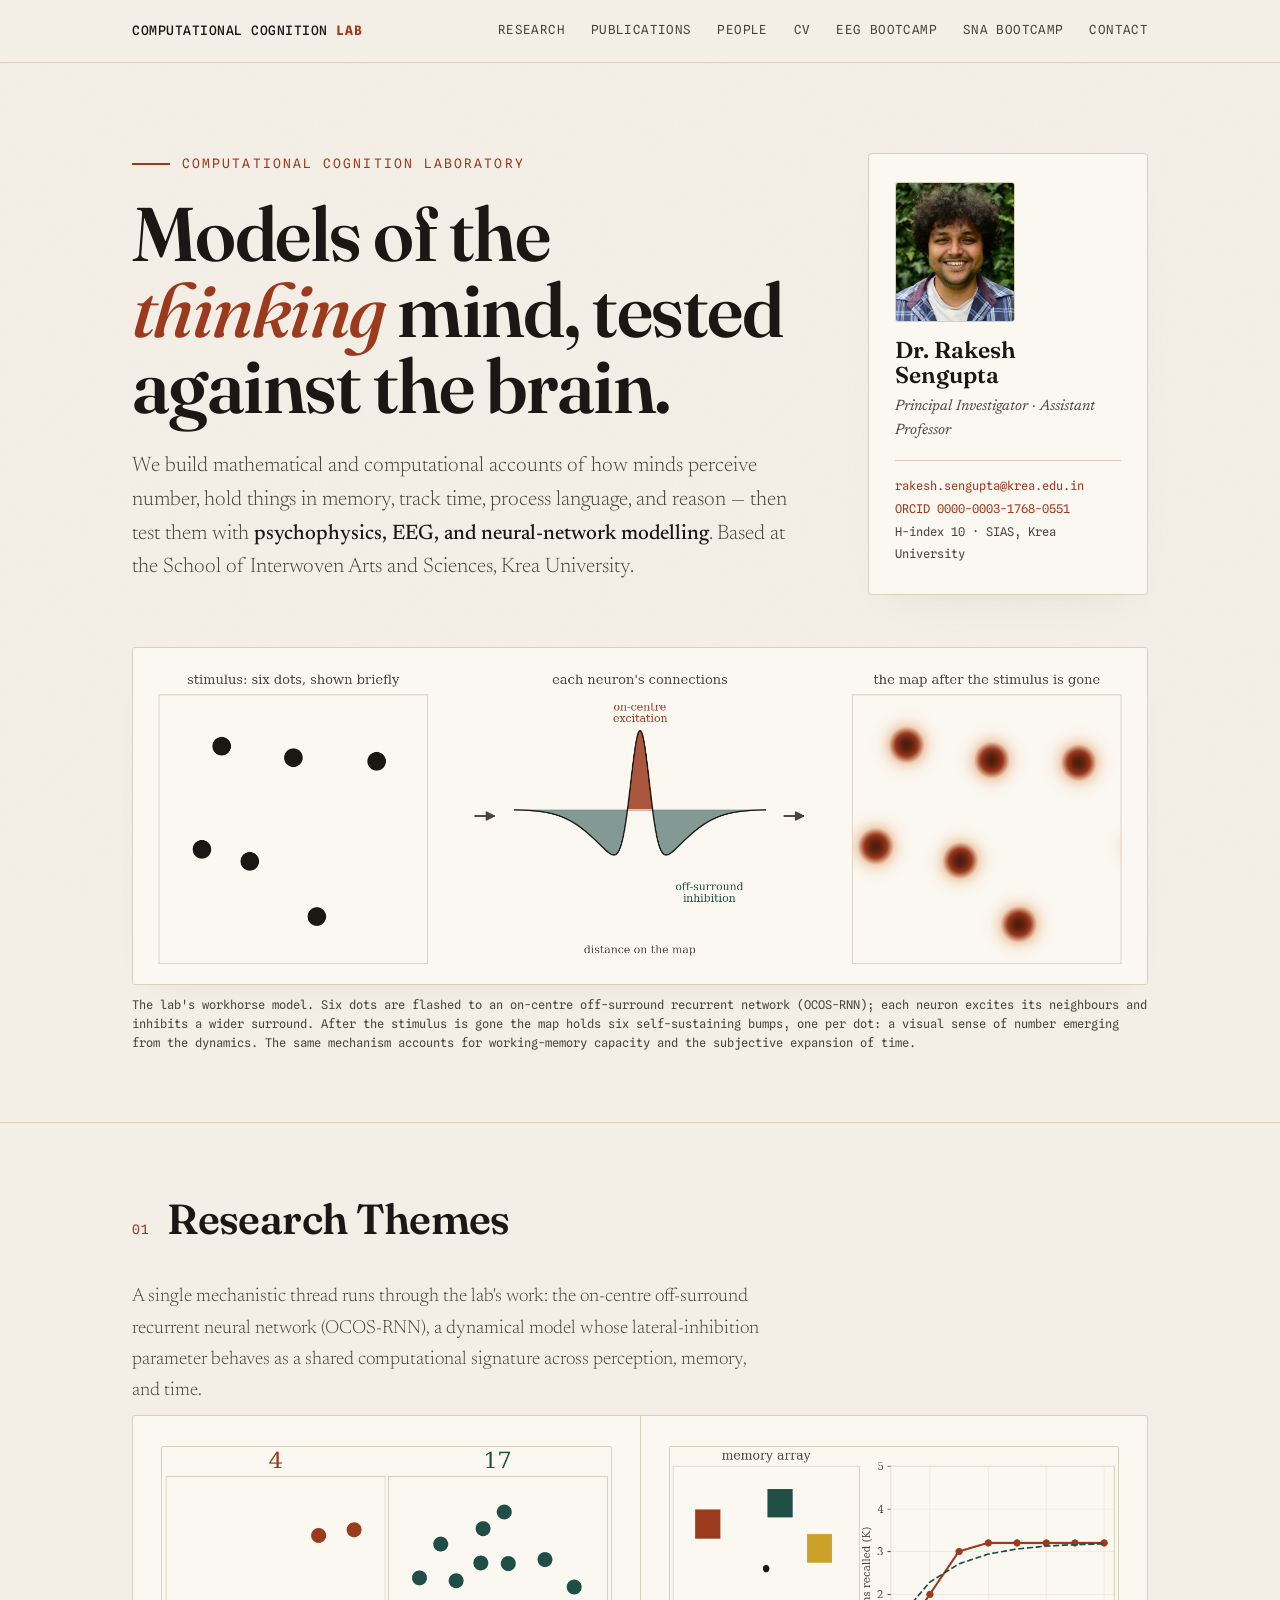
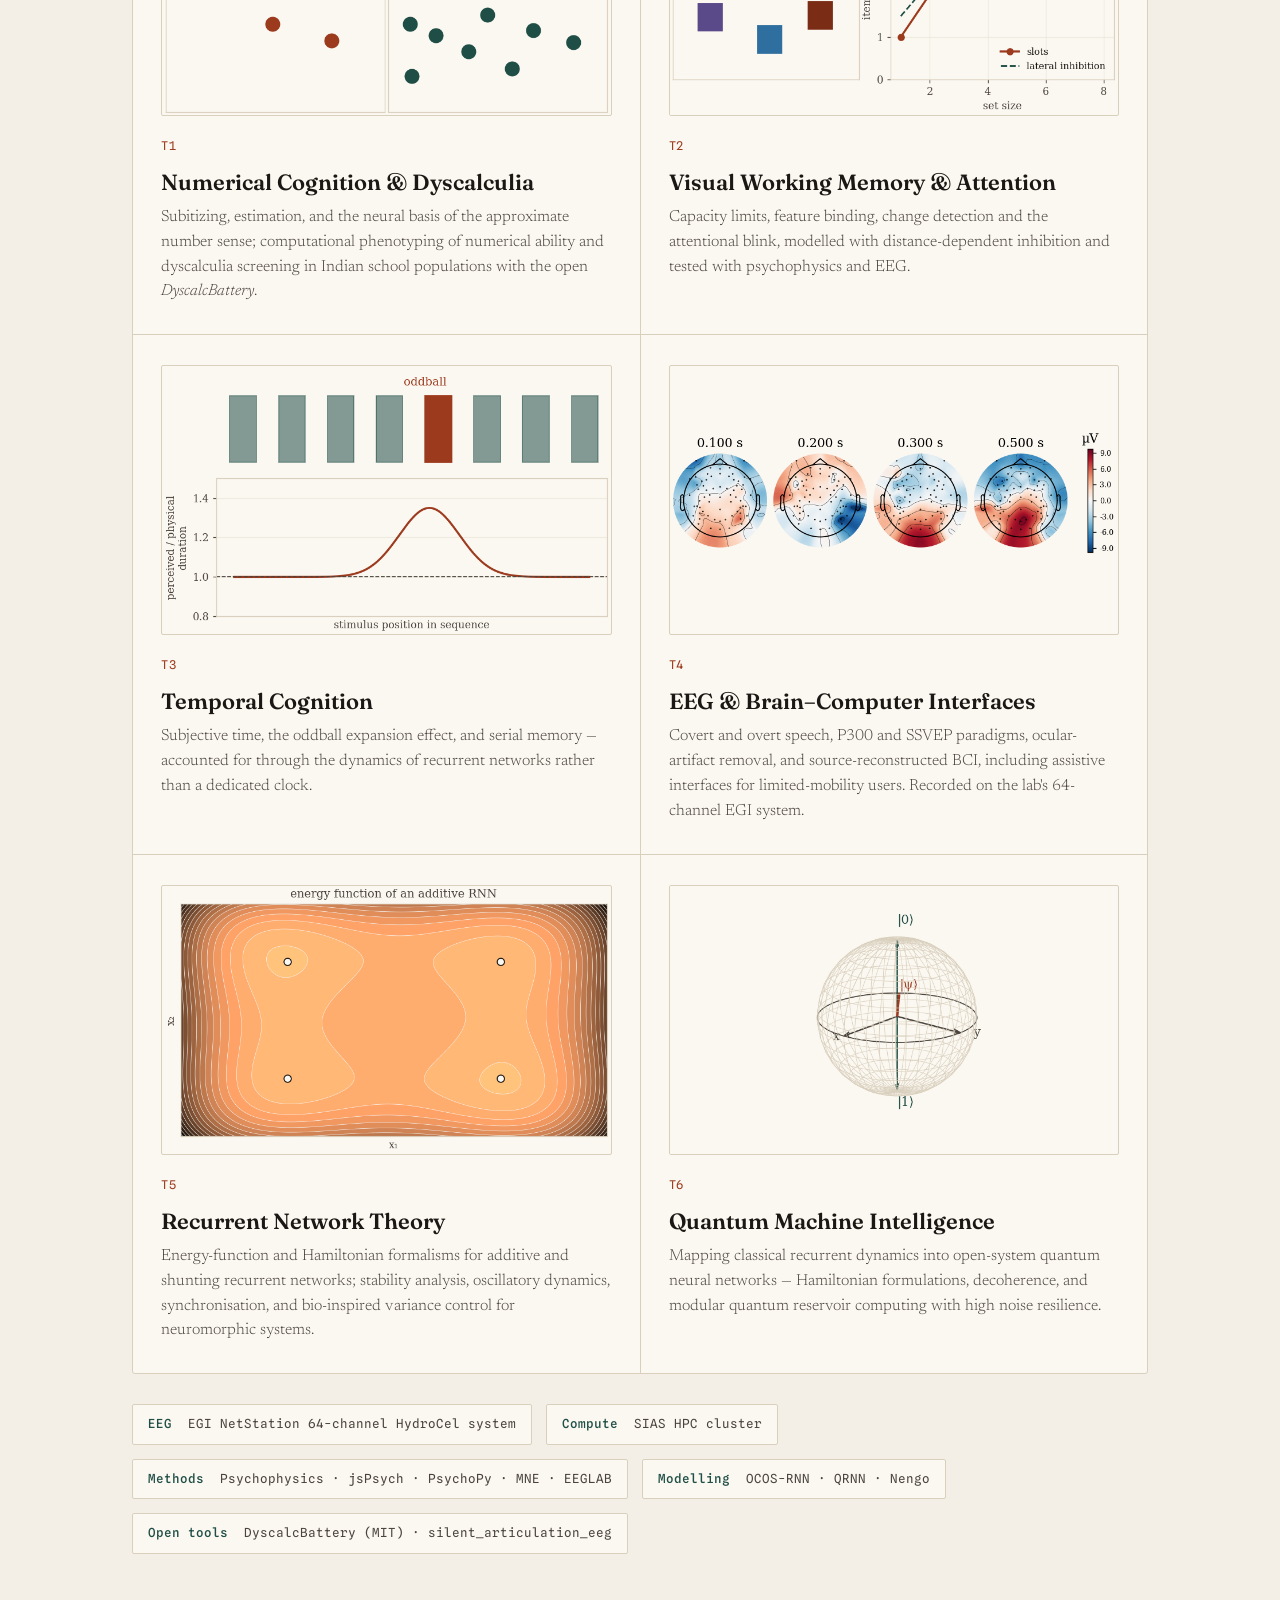
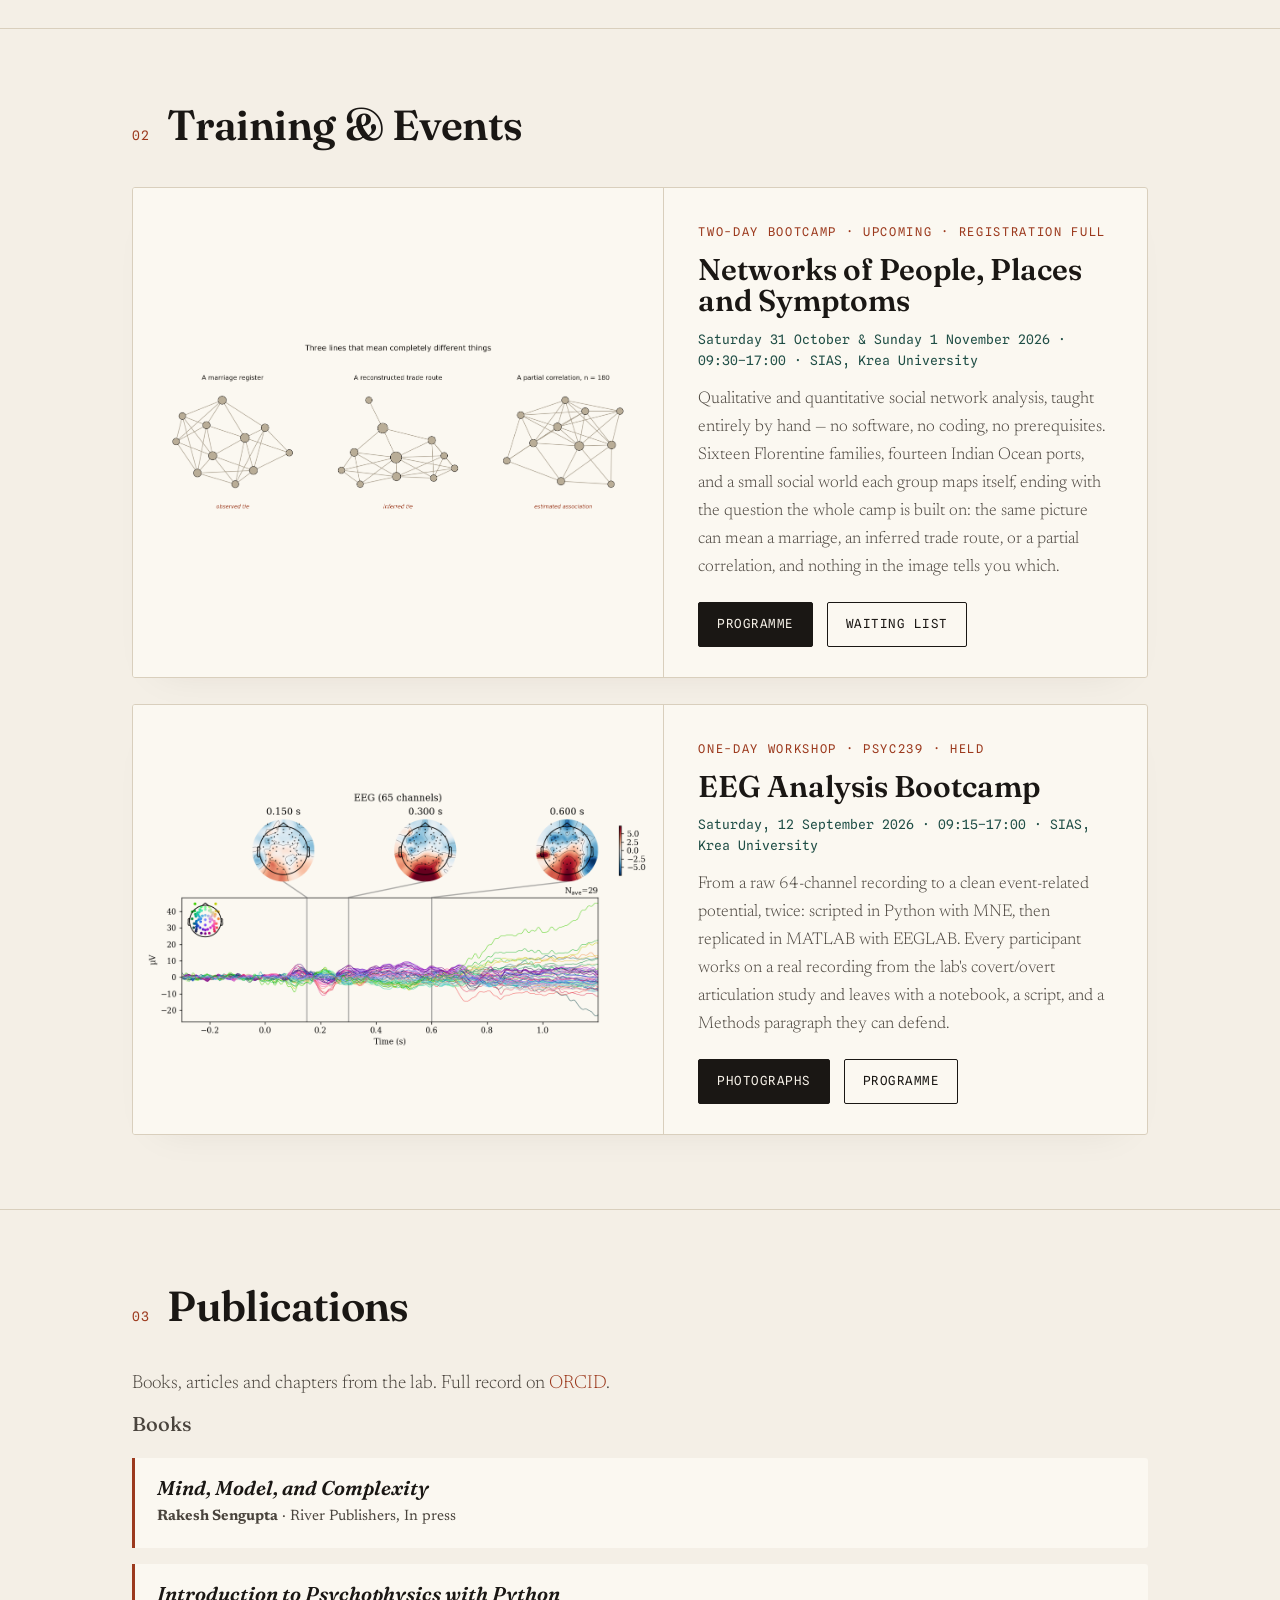
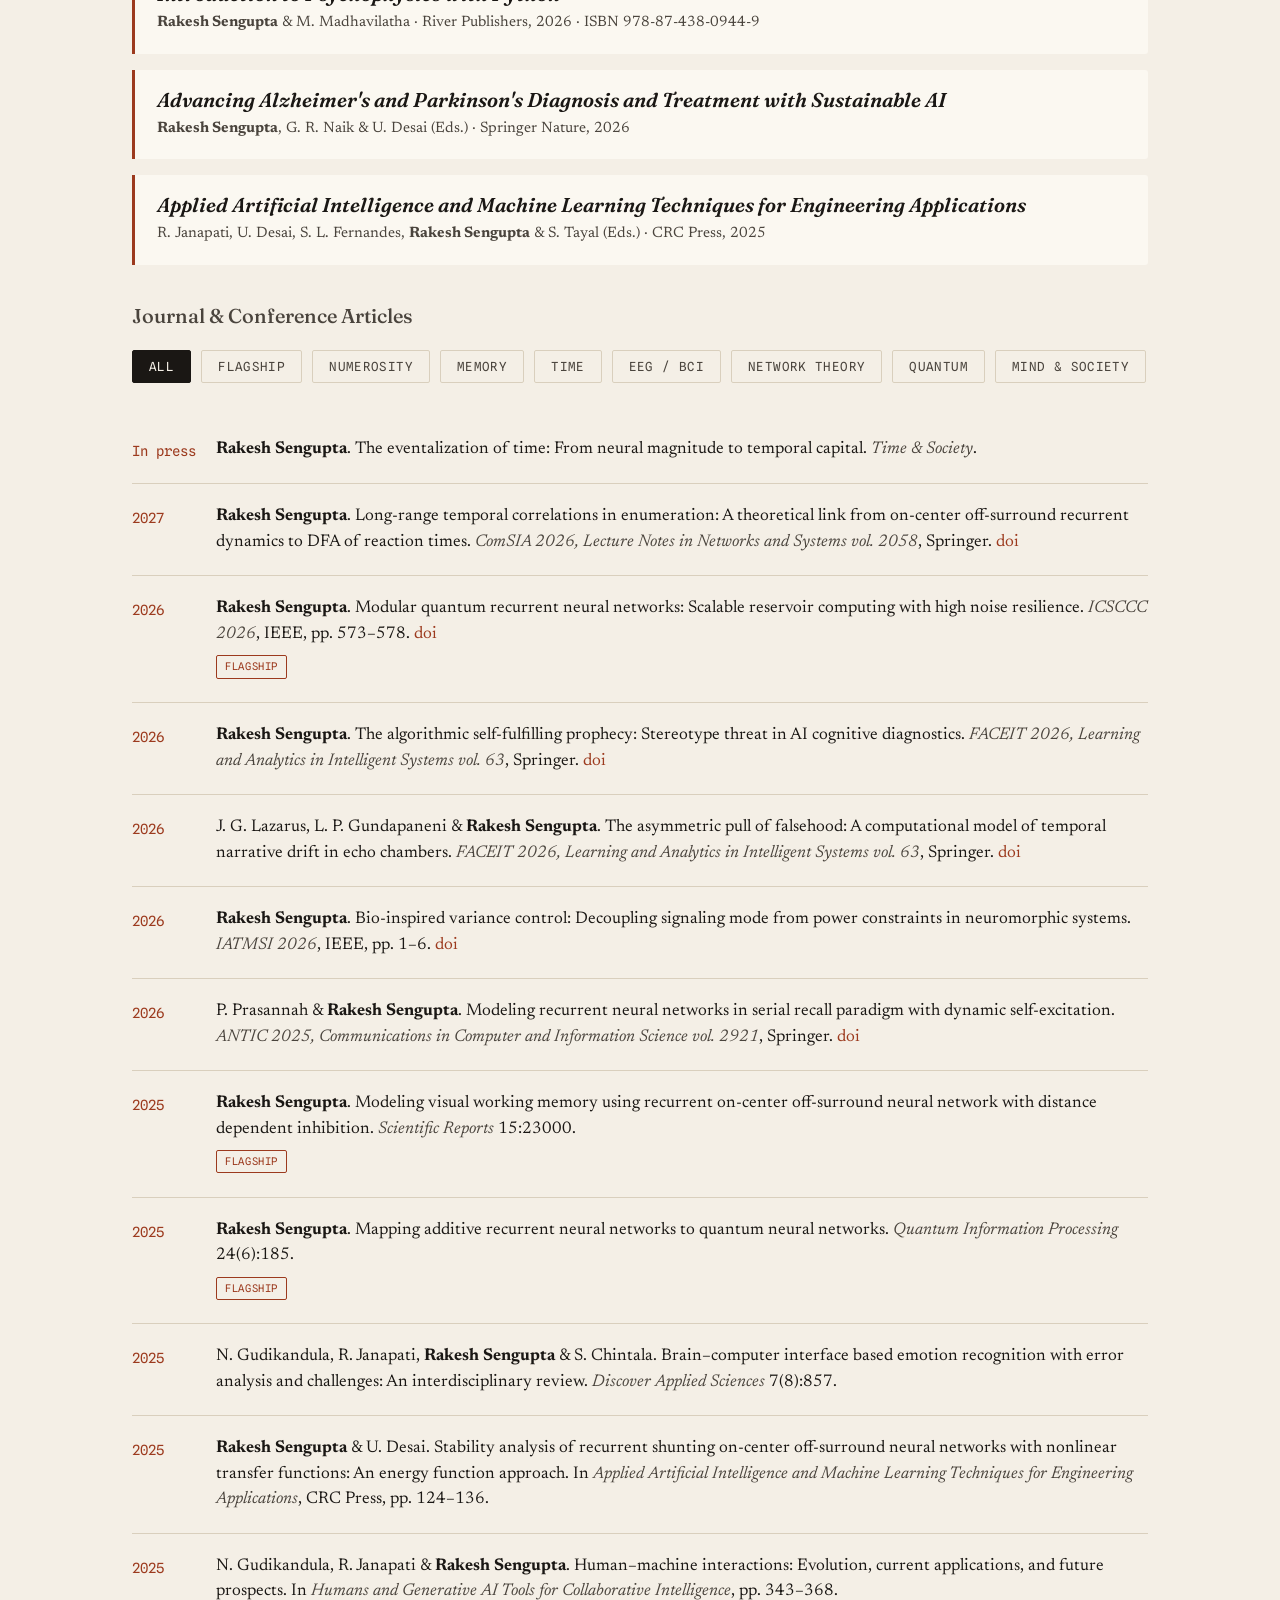
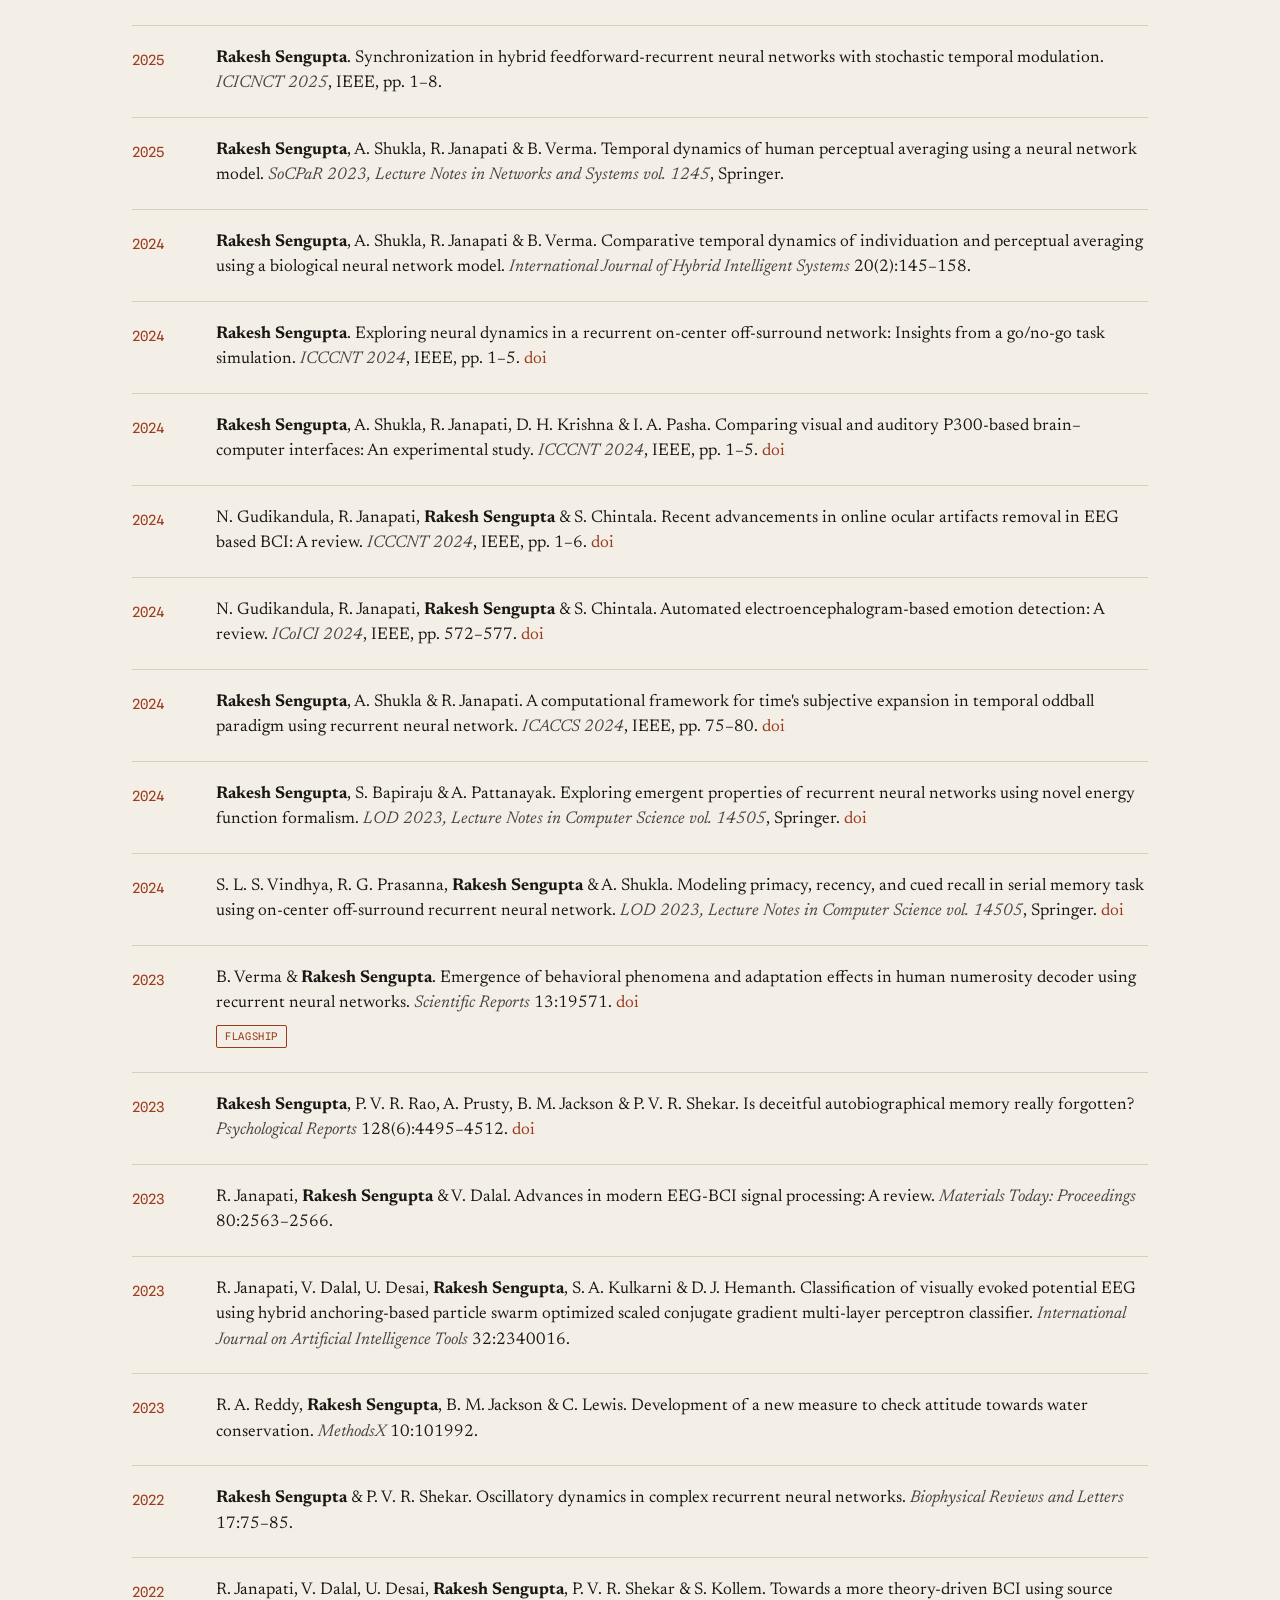
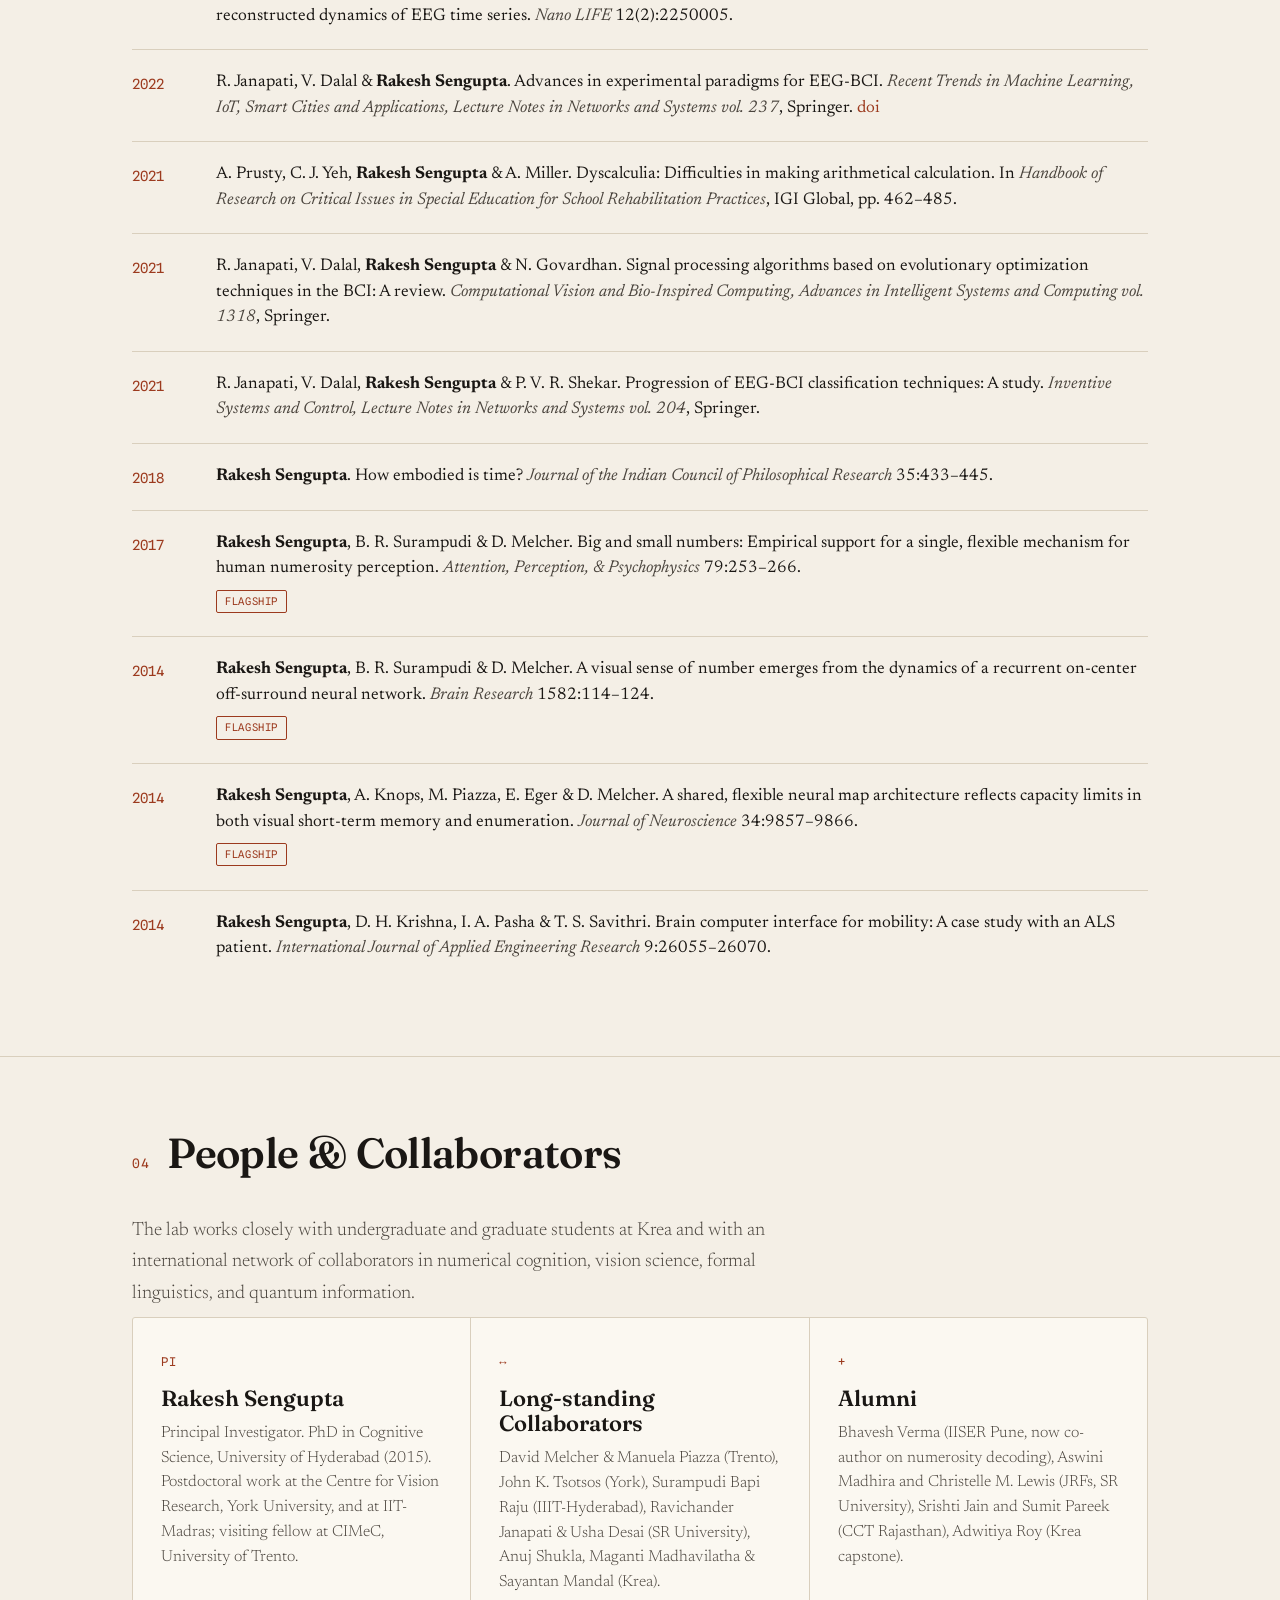
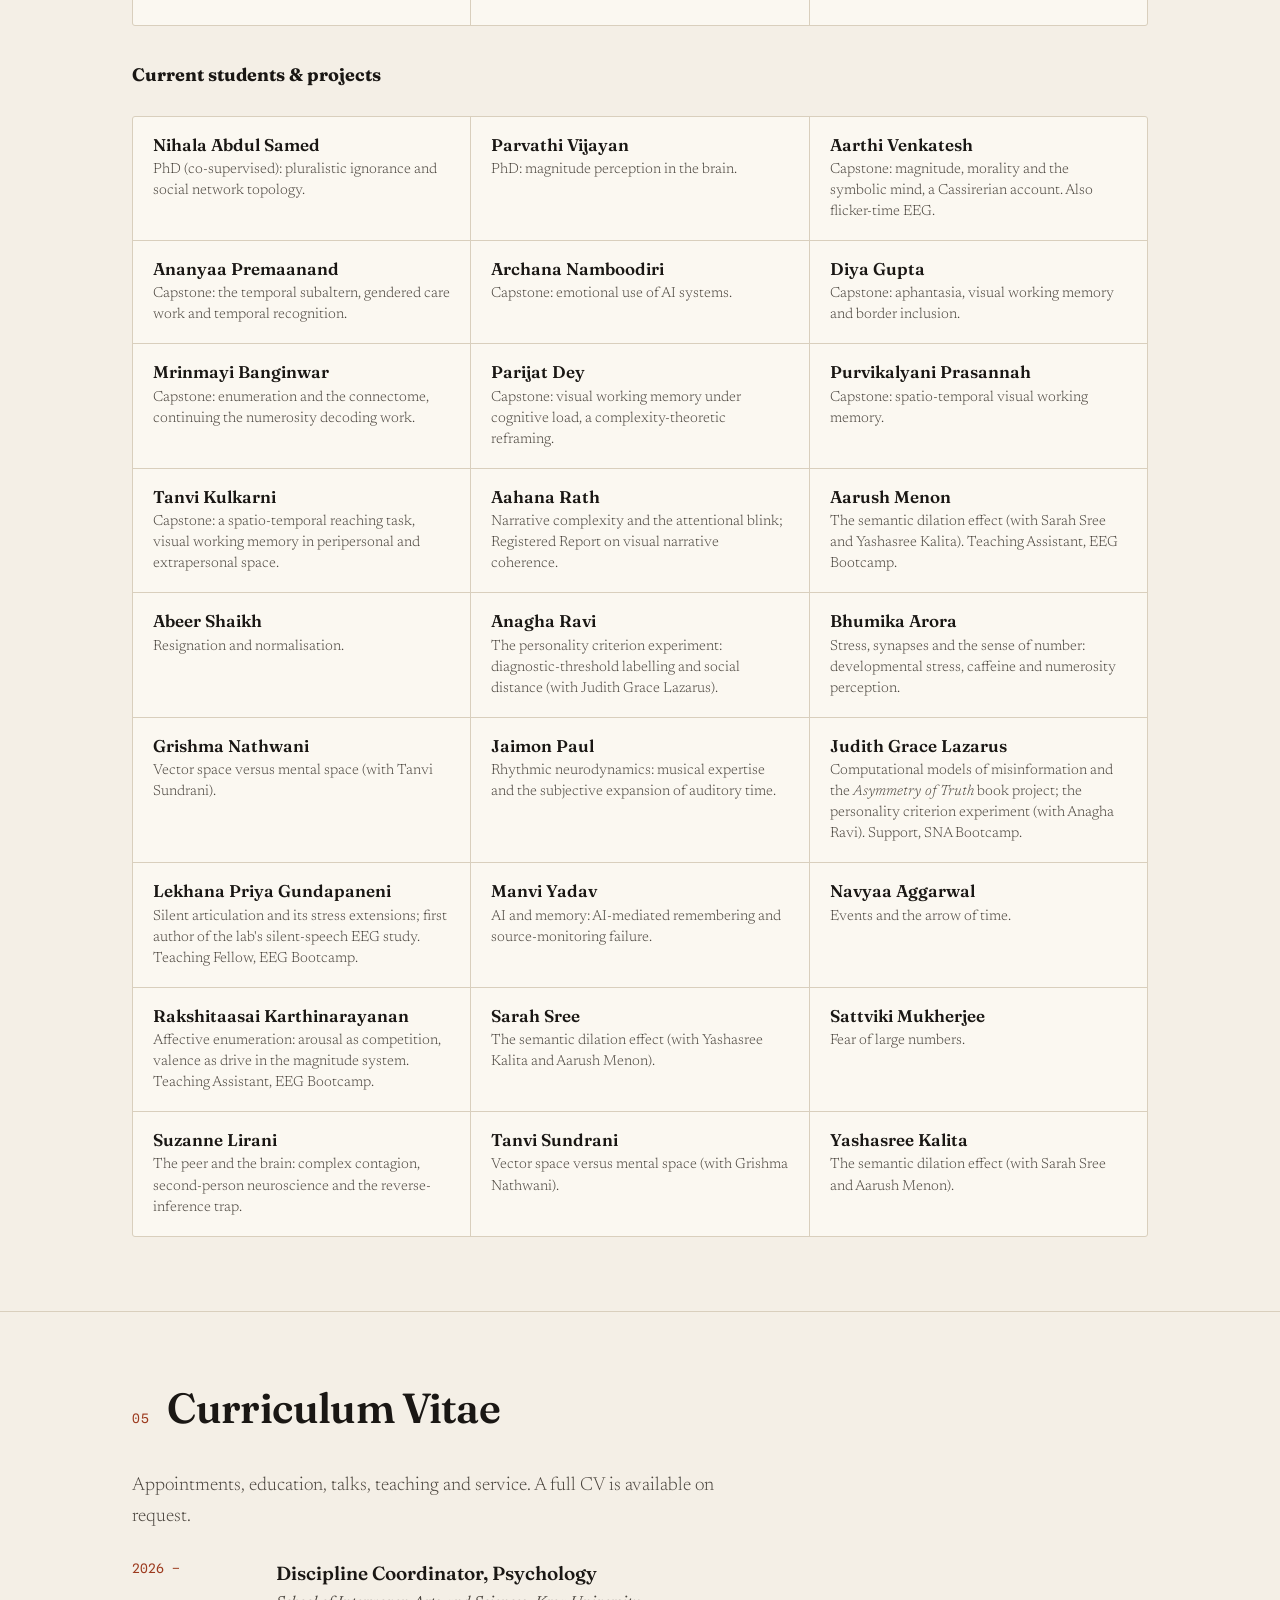
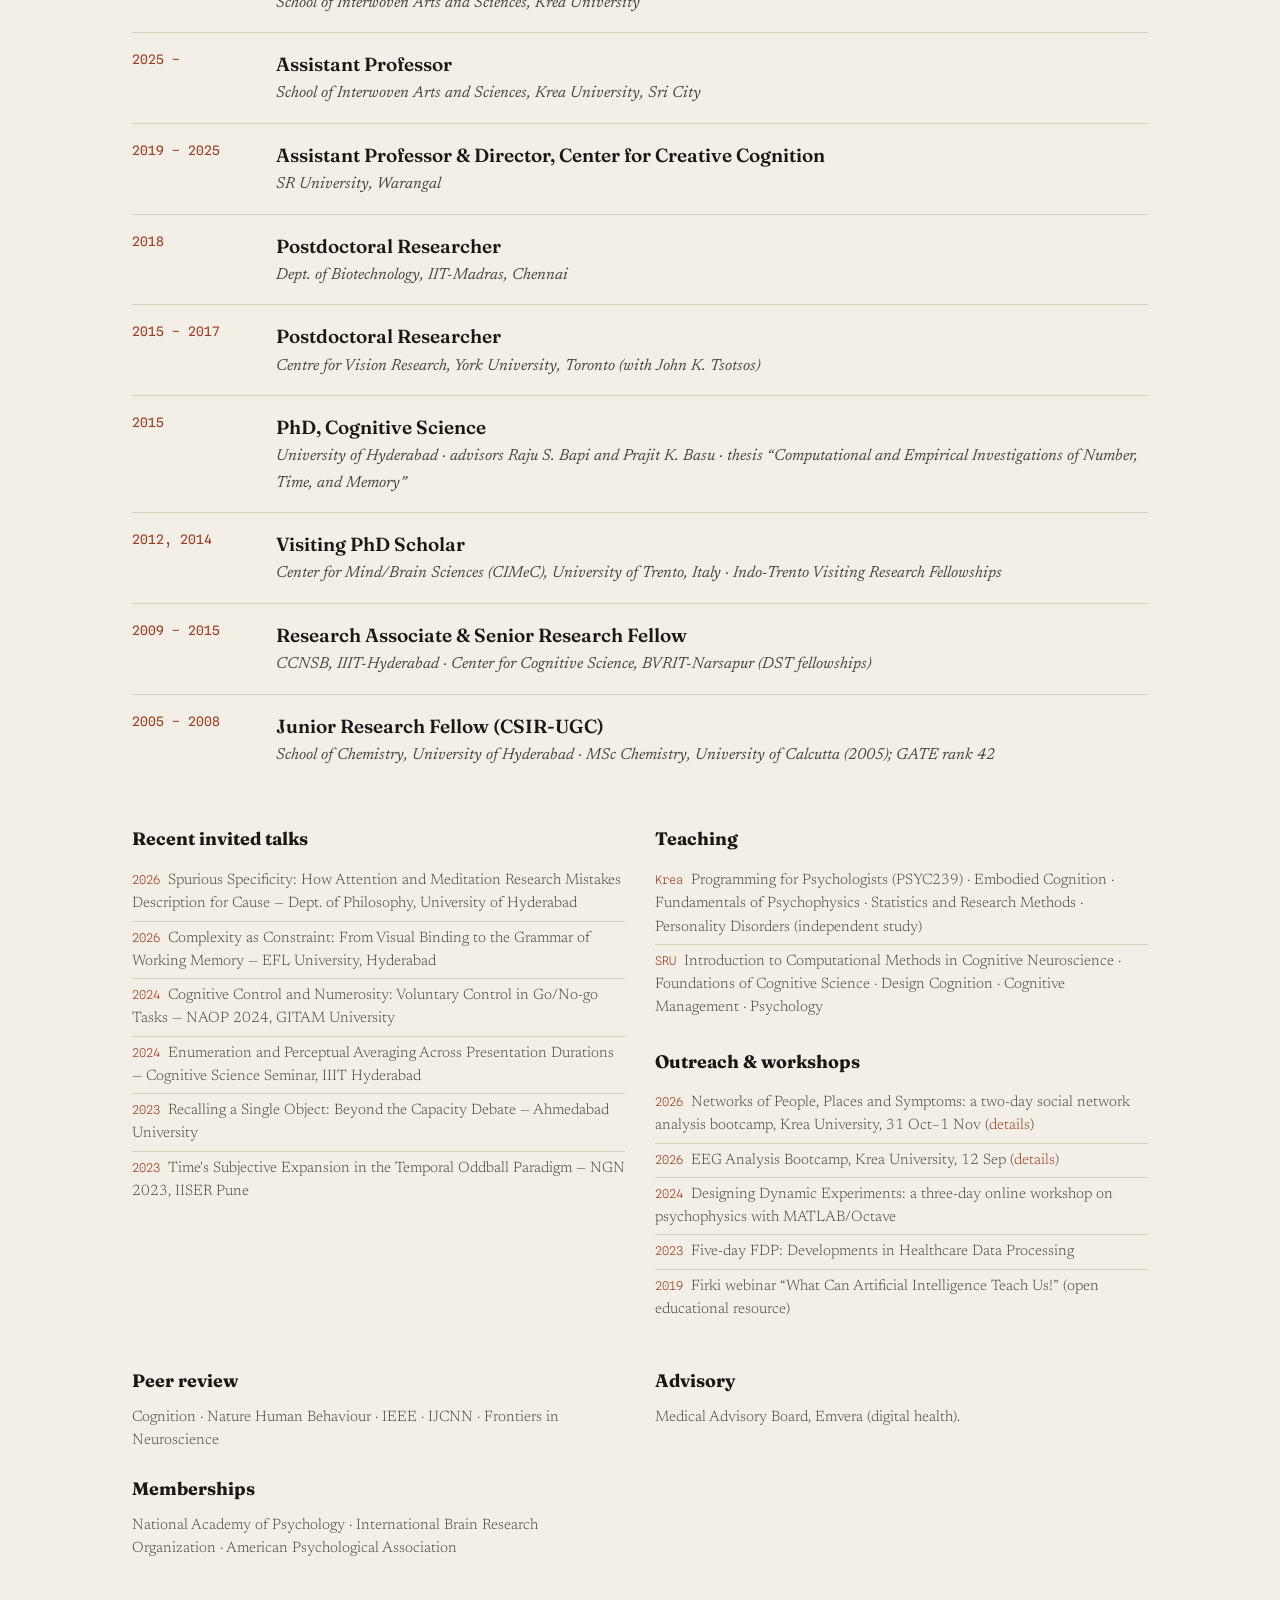
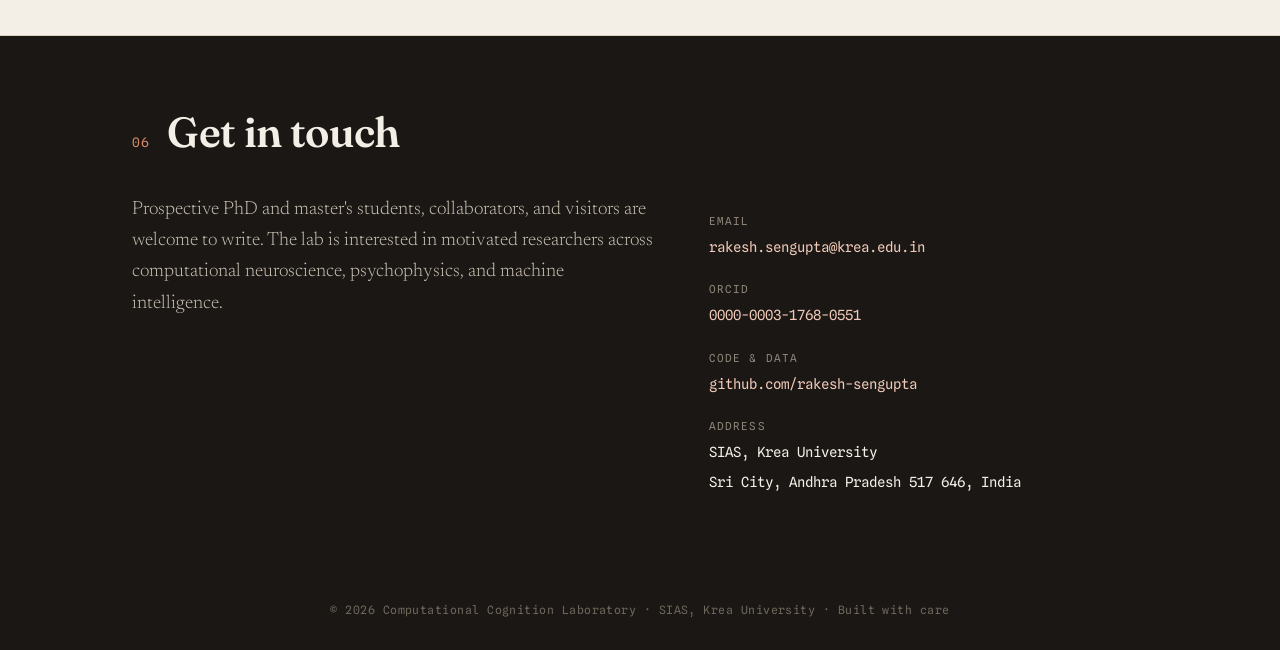
==== commit 9206327e: "Add files via upload" ====
--- a/index.html
+++ b/index.html
@@ -157,24 +157,7 @@
     <p class="sec-intro reveal">Books, articles and chapters from the lab. Full record on <a href="https://orcid.org/0000-0003-1768-0551" target="_blank" rel="noopener">ORCID</a>.</p>
 
     <h3 style="font-family:'Fraunces',serif;font-size:20px;margin:6px 0 18px;color:var(--ink-soft);font-weight:500;" class="reveal">Books</h3>
-    <div class="booklist reveal">
-      <div class="book">
-        <div class="bt">Introduction to Psychophysics with Python</div>
-        <div class="bd">Rakesh Sengupta &amp; Maganti Madhavilatha · River Publishers, 2026 · ISBN 978-87-438-0944-9</div>
-      </div>
-      <div class="book">
-        <div class="bt">Mind, Model, and Complexity</div>
-        <div class="bd">Rakesh Sengupta · River Publishers, 2026 · In press</div>
-      </div>
-      <div class="book">
-        <div class="bt">Advancing Alzheimer's and Parkinson's Diagnosis and Treatment with Sustainable AI</div>
-        <div class="bd">R. Sengupta, G. R. Naik &amp; U. Desai (Eds.) · Springer Nature, 2026</div>
-      </div>
-      <div class="book">
-        <div class="bt">Applied Artificial Intelligence and Machine Learning Techniques for Engineering Applications</div>
-        <div class="bd">R. Janapati, U. Desai, S. L. Fernandes, R. Sengupta &amp; S. Tayal (Eds.) · CRC Press, 2025</div>
-      </div>
-    </div>
+    <div class="booklist reveal" id="bookList"></div>
 
     <h3 style="font-family:'Fraunces',serif;font-size:20px;margin:34px 0 18px;color:var(--ink-soft);font-weight:500;" class="reveal">Journal &amp; Conference Articles</h3>
 
@@ -347,57 +330,85 @@
 </footer>
 
 <script>
-  /* ---------- publication data (from CV, Sept 2026) ---------- */
-  const pubs = [
-{y:"2027", cats:["numerosity","theory"], html:'<strong>Rakesh Sengupta.</strong> Long-Range Temporal Correlations in Enumeration: A Theoretical Link from On-Center Off-Surround Recurrent Dynamics to DFA of Reaction Times. <span class="venue">ComSIA 2026, LNNS vol. 2058</span>, Springer. <a href="https://doi.org/10.1007/978-3-032-31170-2_10" target="_blank" rel="noopener">doi</a>'},
-    {y:"2026", cats:["society"], html:'<strong>Rakesh Sengupta.</strong> The Algorithmic Self-fulfilling Prophecy: Stereotype Threat in AI Cognitive Diagnostics. <span class="venue">FACEIT 2026, Learning and Analytics in Intelligent Systems vol. 63</span>, Springer. <a href="https://doi.org/10.1007/978-3-032-29501-9_21" target="_blank" rel="noopener">doi</a>'},
-    {y:"2026", cats:["society","theory"], html:'J. G. Lazarus, L. P. Gundapaneni &amp; <strong>Rakesh Sengupta.</strong> The Asymmetric Pull of Falsehood: A Computational Model of Temporal Narrative Drift in Echo Chambers. <span class="venue">FACEIT 2026, LAIS vol. 63</span>, Springer. <a href="https://doi.org/10.1007/978-3-032-29501-9_20" target="_blank" rel="noopener">doi</a>'},
-    {y:"2026", cats:["quantum","flagship"], html:'<strong>Rakesh Sengupta.</strong> Modular Quantum Recurrent Neural Networks: Scalable Reservoir Computing with High Noise Resilience. <span class="venue">ICSCCC 2026</span>, IEEE, pp. 573–578. <a href="https://doi.org/10.1109/ICSCCC69031.2026.11600184" target="_blank" rel="noopener">doi</a>', tag:"Flagship"},
-    {y:"2026", cats:["vwm","theory"], html:'P. Prasannah &amp; <strong>Rakesh Sengupta.</strong> Modeling Recurrent Neural Networks in Serial Recall Paradigm with Dynamic Self-excitation. <span class="venue">ANTIC 2025, CCIS vol. 2921</span>, Springer. <a href="https://doi.org/10.1007/978-3-032-27117-4_16" target="_blank" rel="noopener">doi</a>'},
-    {y:"2026", cats:["theory"], html:'<strong>Rakesh Sengupta.</strong> Bio-Inspired Variance Control: Decoupling Signaling Mode from Power Constraints in Neuromorphic Systems. <span class="venue">IATMSI 2026</span>, IEEE, pp. 1–6. <a href="https://doi.org/10.1109/IATMSI68868.2026.11465241" target="_blank" rel="noopener">doi</a>'},
-    {y:"2025", cats:["vwm","flagship"], html:'<strong>Rakesh Sengupta.</strong> Modeling visual working memory using recurrent on-center off-surround neural network with distance dependent inhibition. <span class="venue">Scientific Reports</span> 15(1):23000.', tag:"Flagship"},
-    {y:"2025", cats:["quantum","flagship"], html:'<strong>Rakesh Sengupta.</strong> Mapping additive recurrent neural networks to quantum neural networks. <span class="venue">Quantum Information Processing</span> 24(6):185.', tag:"Flagship"},
-    {y:"2025", cats:["theory"], html:'<strong>Rakesh Sengupta.</strong> Synchronization in Hybrid Feedforward-Recurrent Neural Networks with Stochastic Temporal Modulation. <span class="venue">ICICNCT 2025</span>, IEEE, pp. 1–8.'},
-    {y:"2025", cats:["theory"], html:'<strong>Rakesh Sengupta</strong> &amp; U. Desai. Stability Analysis of Recurrent Shunting On-Center Off-Surround Neural Networks with Nonlinear Transfer Functions: An Energy Function Approach. <span class="venue">Applied AI &amp; ML Techniques for Engineering Applications</span>, CRC Press, pp. 124–136.'},
-    {y:"2025", cats:["bci"], html:'N. Gudikandula, R. Janapati, <strong>Rakesh Sengupta</strong> &amp; S. Chintala. Brain–computer interface based emotion recognition with error analysis and challenges: an interdisciplinary review. <span class="venue">Discover Applied Sciences</span> 7(8):857.'},
-    {y:"2025", cats:["bci","society"], html:'N. Gudikandula, R. Janapati &amp; <strong>Rakesh Sengupta.</strong> Human–Machine Interactions: Evolution, Current Applications, and Future Prospects. <span class="venue">Humans and Generative AI Tools for Collaborative Intelligence</span>, pp. 343–368.'},
-    {y:"2025", cats:["time","numerosity"], html:'<strong>Rakesh Sengupta</strong>, A. Shukla, R. Janapati &amp; B. Verma. Temporal Dynamics of Human Perceptual Averaging Using a Neural Network Model. <span class="venue">SoCPaR 2023, LNNS vol. 1245</span>, Springer.'},
-    {y:"2024", cats:["time","numerosity"], html:'<strong>Rakesh Sengupta</strong>, A. Shukla, R. Janapati &amp; B. Verma. Comparative temporal dynamics of individuation and perceptual averaging using a biological neural network model. <span class="venue">International Journal of Hybrid Intelligent Systems</span> 20(2):145–158.'},
-    {y:"2024", cats:["numerosity","theory"], html:'<strong>Rakesh Sengupta.</strong> Exploring Neural Dynamics in a Recurrent On-Center Off-Surround Network: Insights from a Go/No-Go Task Simulation. <span class="venue">ICCCNT 2024</span>, IEEE, pp. 1–5.'},
-    {y:"2024", cats:["bci"], html:'<strong>Rakesh Sengupta</strong>, A. Shukla, R. Janapati, D. H. Krishna &amp; I. A. Pasha. Comparing Visual and Auditory P300-based Brain-Computer Interfaces: An Experimental Study. <span class="venue">ICCCNT 2024</span>, IEEE, pp. 1–5.'},
-    {y:"2024", cats:["bci"], html:'N. Gudikandula, R. Janapati, <strong>Rakesh Sengupta</strong> &amp; S. Chintala. Recent Advancements in Online Ocular Artifacts Removal in EEG based BCI: A Review. <span class="venue">ICCCNT 2024</span>, IEEE, pp. 1–6.'},
-    {y:"2024", cats:["bci"], html:'N. Gudikandula, R. Janapati, <strong>Rakesh Sengupta</strong> &amp; S. Chintala. Automated Electroencephalogram-Based Emotion Detection: A Review. <span class="venue">ICoICI 2024</span>, IEEE, pp. 572–577.'},
-    {y:"2024", cats:["time"], html:'<strong>Rakesh Sengupta</strong>, A. Shukla &amp; R. Janapati. A computational framework for time’s subjective expansion in temporal oddball paradigm using recurrent neural network. <span class="venue">ICACCS 2024</span>, IEEE, pp. 75–80.'},
-    {y:"2024", cats:["theory"], html:'<strong>Rakesh Sengupta</strong>, S. Bapiraju &amp; A. Pattanayak. Exploring emergent properties of recurrent neural networks using novel energy function formalism. <span class="venue">LOD 2023, LNCS vol. 14505</span>, Springer.'},
-    {y:"2024", cats:["vwm","theory"], html:'S. L. S. Vindhya, R. G. Prasanna, <strong>Rakesh Sengupta</strong> &amp; A. Shukla. Modeling Primacy, Recency, and Cued recall in serial memory task using on-center off-surround recurrent neural network. <span class="venue">LOD 2023, LNCS vol. 14505</span>, Springer.'},
-    {y:"2023", cats:["numerosity","flagship"], html:'B. Verma &amp; <strong>Rakesh Sengupta.</strong> Emergence of behavioral phenomena and adaptation effects in human numerosity decoder using recurrent neural networks. <span class="venue">Scientific Reports</span> 13:19571.', tag:"Flagship"},
-    {y:"2023", cats:["vwm","society"], html:'<strong>Rakesh Sengupta</strong>, P. V. R. Rao, A. Prusty, B. M. Jackson &amp; P. V. R. Shekar. Is Deceitful Autobiographical Memory Really Forgotten? <span class="venue">Psychological Reports</span> 128(6):4495–4512.'},
-    {y:"2023", cats:["bci"], html:'R. Janapati, <strong>Rakesh Sengupta</strong> &amp; V. Dalal. Advances in modern EEG-BCI signal processing: A review. <span class="venue">Materials Today: Proceedings</span> 80:2563–2566.'},
-    {y:"2023", cats:["bci"], html:'R. Janapati, V. Dalal, U. Desai, <strong>Rakesh Sengupta</strong>, S. A. Kulkarni &amp; D. J. Hemanth. Classification of Visually Evoked Potential EEG Using Hybrid Anchoring-based PSO-SCG Multi-Layer Perceptron Classifier. <span class="venue">Int. J. on Artificial Intelligence Tools</span> 32:2340016.'},
-    {y:"2023", cats:["society"], html:'R. Archana Reddy, <strong>Rakesh Sengupta</strong>, B. M. Jackson &amp; C. Lewis. Development of a new measure to check attitude towards water conservation. <span class="venue">MethodsX</span> 10:101992.'},
-    {y:"2022", cats:["theory"], html:'<strong>Rakesh Sengupta</strong> &amp; P. V. R. Shekar. Oscillatory dynamics in complex recurrent neural networks. <span class="venue">Biophysical Reviews and Letters</span> 17:75–85.'},
-    {y:"2022", cats:["bci"], html:'R. Janapati, V. Dalal, U. Desai, <strong>Rakesh Sengupta</strong>, P. V. R. Shekar &amp; S. Kollem. Towards a more theory-driven BCI using source reconstructed dynamics of EEG time series. <span class="venue">Nano LIFE</span> 12(2):2250005.'},
-    {y:"2022", cats:["bci"], html:'R. Janapati, V. Dalal &amp; <strong>Rakesh Sengupta.</strong> Advances in Experimental Paradigms for EEG-BCI. <span class="venue">Proc. 2nd Int. Conf. on Recent Trends in Machine Learning, IoT, Smart Cities and Applications, LNNS 237</span>, Springer.'},
-    {y:"2021", cats:["bci"], html:'R. Janapati, V. Dalal, <strong>Rakesh Sengupta</strong> &amp; N. Govardhan. Signal Processing Algorithms Based on Evolutionary Optimization Techniques in the BCI: A Review. <span class="venue">Computational Vision and Bio-Inspired Computing, AISC vol. 1318</span>, Springer.'},
-    {y:"2021", cats:["bci"], html:'R. Janapati, V. Dalal, <strong>Rakesh Sengupta</strong> &amp; P. V. R. Shekar. Progression of EEG-BCI Classification Techniques: A Study. <span class="venue">Inventive Systems and Control, LNNS vol. 204</span>, Springer.'},
-    {y:"2021", cats:["numerosity"], html:'A. Prusty, C. J. Yeh, <strong>Rakesh Sengupta</strong> &amp; A. Miller. Dyscalculia: Difficulties in Making Arithmetical Calculation. <span class="venue">Handbook of Research on Critical Issues in Special Education</span>, IGI Global, pp. 462–485.'},
-    {y:"2018", cats:["time","society"], html:'<strong>Rakesh Sengupta.</strong> How embodied is time? <span class="venue">Journal of the Indian Council of Philosophical Research</span> 35:433–445.'},
-    {y:"2017", cats:["numerosity","flagship"], html:'<strong>Rakesh Sengupta</strong>, B. R. Surampudi &amp; D. Melcher. Big and small numbers: empirical support for a single, flexible mechanism for human numerosity perception. <span class="venue">Attention, Perception, &amp; Psychophysics</span> 79:253–266.', tag:"Flagship"},
-    {y:"2014", cats:["numerosity","theory","flagship"], html:'<strong>Rakesh Sengupta</strong>, B. R. Surampudi &amp; D. Melcher. A visual sense of number emerges from the dynamics of a recurrent on-center off-surround neural network. <span class="venue">Brain Research</span> 1582:114–124.', tag:"Flagship"},
-    {y:"2014", cats:["vwm","numerosity","flagship"], html:'<strong>Rakesh Sengupta</strong>, A. Knops, M. Piazza, E. Eger &amp; D. Melcher. A shared, flexible neural map architecture reflects capacity limits in both visual short-term memory and enumeration. <span class="venue">Journal of Neuroscience</span> 34:9857–9866.', tag:"Flagship"},
-    {y:"2014", cats:["bci"], html:'<strong>Rakesh Sengupta</strong>, D. H. Krishna, I. A. Pasha &amp; T. S. Savithri. Brain Computer Interface for mobility — a case study with an ALS patient. <span class="venue">Int. J. of Applied Engineering Research</span> 9:26055–26070.'}
-  ];
-
+  /* ---------- publications: loaded from data/publications.json ----------
+     That file is the single source for this page and for the CV.
+     Update it with tools/labpub (labpub add <DOI>; labpub push).            */
+  const ME = ["R. Sengupta", "Rakesh Sengupta"];
+  const esc = s => String(s ?? "").replace(/[&<>"']/g,
+      c => ({"&":"&amp;","<":"&lt;",">":"&gt;",'"':"&quot;","'":"&#39;"}[c]));
+  const cap = s => s ? s[0].toUpperCase() + s.slice(1) : s;
+
+  function names(list){
+    const a = (list || []).map(x => ME.includes(x.trim()) ? "<strong>Rakesh Sengupta</strong>" : esc(x));
+    if (a.length <= 1) return a.join("");
+    return a.slice(0, -1).join(", ") + " &amp; " + a[a.length - 1];
+  }
+  function venue(p){
+    const pp = p.pages ? ", pp. " + esc(p.pages) : "";
+    if (p.type === "journal"){
+      if (!p.venue) return "";
+      let v = '<span class="venue">' + esc(p.venue) + "</span>";
+      if (p.volume) v += " " + esc(p.volume);
+      if (p.issue)  v += "(" + esc(p.issue) + ")";
+      if (p.pages)  v += (p.volume ? ":" : " ") + esc(p.pages);
+      return v + ".";
+    }
+    if (p.type === "proceedings"){
+      let v = esc(p.venue || "");
+      if (p.series) v += ", " + esc(p.series);
+      if (p.volume) v += " vol. " + esc(p.volume);
+      return '<span class="venue">' + v + "</span>" + (p.publisher ? ", " + esc(p.publisher) : "") + pp + ".";
+    }
+    if (p.type === "chapter" && p.book){
+      return 'In <span class="venue">' + esc(p.book) + "</span>" + (p.publisher ? ", " + esc(p.publisher) : "") + pp + ".";
+    }
+    return "";
+  }
+  function pubHtml(p){
+    const t = esc(p.title) + (/[?!]$/.test(p.title || "") ? "" : ".");
+    const doi = p.doi ? ' <a href="https://doi.org/' + encodeURI(p.doi) + '" target="_blank" rel="noopener">doi</a>' : "";
+    return names(p.authors) + ". " + t + " " + venue(p) + doi;
+  }
+  function bookHtml(p){
+    const who = names(p.authors) + (p.type === "edited" ? " (Eds.)" : "");
+    const when = p.status ? cap(p.status) : p.year;
+    const extra = p.isbn ? " · ISBN " + esc(p.isbn) : "";
+    return '<div class="book"><div class="bt">' + esc(p.title) + '</div><div class="bd">' +
+           who + " · " + esc(p.publisher || "") + ", " + esc(when) + extra + "</div></div>";
+  }
+
+  let pubs = [];
   const list = document.getElementById('pubList');
+  const bookList = document.getElementById('bookList');
+
   function render(filter){
     list.innerHTML = "";
-    pubs.filter(p => filter==="all" || p.cats.includes(filter)).forEach(p=>{
-      const tagHtml = p.tag ? `<span class="tag ${p.cats.includes('flagship')?'flagship':''}">${p.tag}</span>` : "";
-      list.insertAdjacentHTML('beforeend',
-        `<div class="pub"><div class="yr">${p.y}</div><div class="body"><p>${p.html}</p>${tagHtml}</div></div>`);
+    pubs.filter(p => filter === "all" || (filter === "flagship" ? p.flagship : (p.cats || []).includes(filter)))
+        .forEach(p => {
+          const tag = p.flagship ? '<span class="tag flagship">Flagship</span>' : "";
+          const yr = p.status ? cap(p.status) : p.year;
+          list.insertAdjacentHTML('beforeend',
+            `<div class="pub"><div class="yr">${esc(yr)}</div><div class="body"><p>${pubHtml(p)}</p>${tag}</div></div>`);
+        });
+  }
+
+  fetch("data/publications.json", {cache: "no-cache"})
+    .then(r => { if (!r.ok) throw new Error(r.status); return r.json(); })
+    .then(db => {
+      const all = (db.publications || []).filter(p => p.web !== false);
+      bookList.innerHTML = all.filter(p => p.type === "book" || p.type === "edited").map(bookHtml).join("");
+      // newest first; "in press" items lead; JSON order breaks ties
+      pubs = all.filter(p => p.type !== "book" && p.type !== "edited")
+                .map((p, i) => ({p, i}))
+                .sort((a, b) => ((b.p.status ? 1e4 : 0) + (b.p.year || 0)) - ((a.p.status ? 1e4 : 0) + (a.p.year || 0)) || a.i - b.i)
+                .map(x => x.p);
+      render("all");
+    })
+    .catch(() => {
+      list.innerHTML = '<p class="sec-intro">The publication list could not be loaded here. ' +
+        'The full record is on <a href="https://orcid.org/0000-0003-1768-0551" target="_blank" rel="noopener">ORCID</a>.</p>';
     });
-  }
-  render("all");
+
   document.querySelectorAll('.pub-filters button').forEach(b=>{
     b.addEventListener('click',()=>{
       document.querySelectorAll('.pub-filters button').forEach(x=>x.classList.remove('active'));
@@ -405,6 +416,7 @@
       render(b.dataset.filter);
     });
   });
+
   const tog = document.getElementById('navToggle');
   const menu = document.getElementById('navMenu');
   tog.addEventListener('click',()=>menu.classList.toggle('open'));
